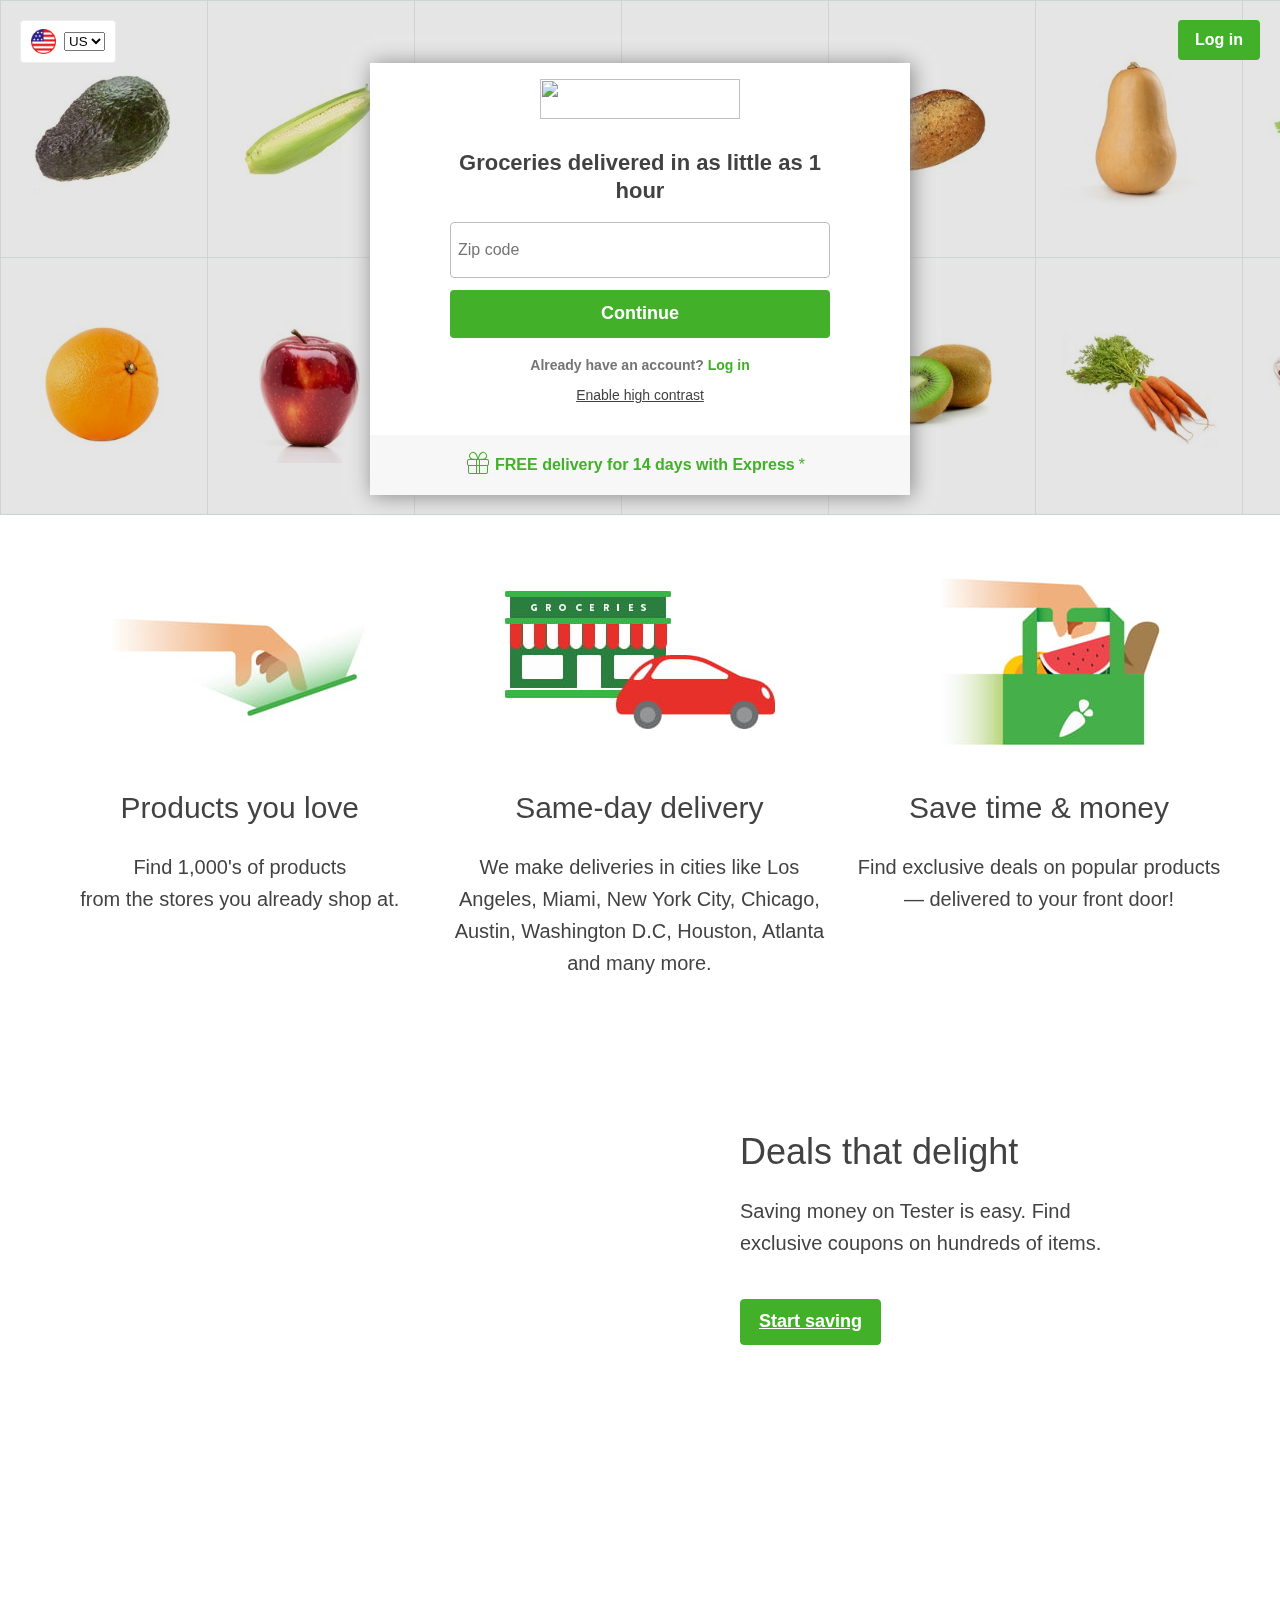
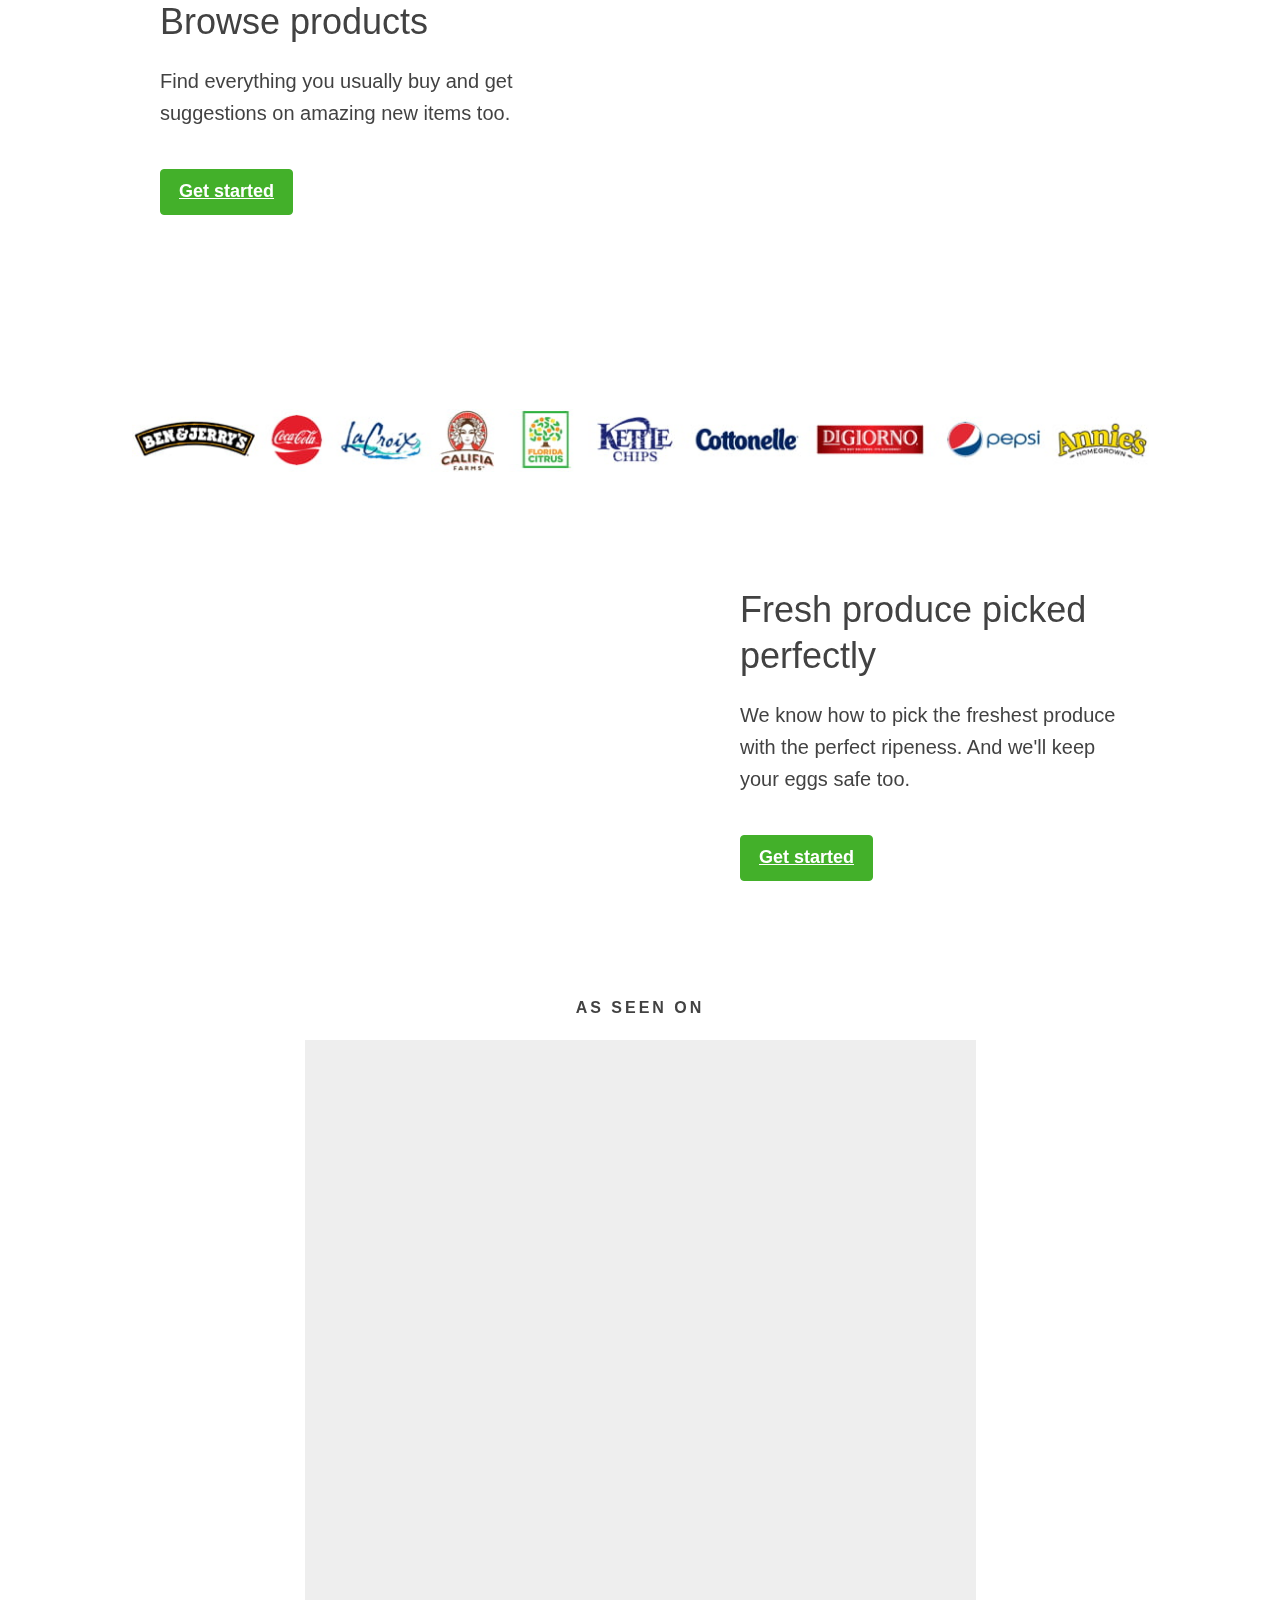
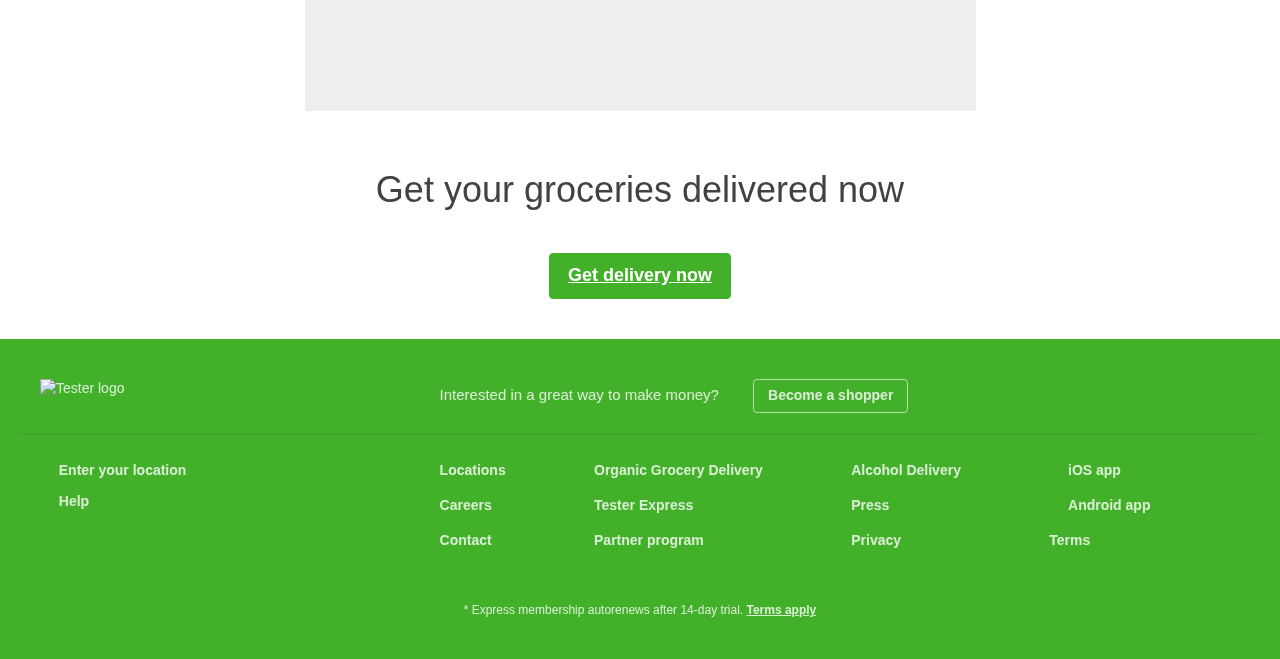
==== index.html @ 902c6186 "update with real one and change the url" ====
<!DOCTYPE html>
<!-- saved from url=(0014)about:internet -->
<html lang="en"><head><meta http-equiv="Content-Type" content="text/html; charset=UTF-8">
<title>Tester: Groceries Delivered From Local Stores</title>
<link href="./index_files/css" rel="stylesheet" type="text/css">
<link href="https://d2guulkeunn7d8.cloudfront.net/assets/beetstrap/icons/apple-touch-icon-precomposed-723374c747a81ecc0e7a555ded3a1d56d9366b1b5fb9c1603f252d4dcfe2177f.png" rel="apple-touch-icon-precomposed">
<link href="https://www.eviltester.com/manifest.json" rel="manifest">
<meta content="Groceries delivered in as fast as 1 hour. Choose from stores like Publix, ALDI, Costco, Kroger, Wegmans, Petco and more." name="description">
<meta content="#43B02A" name="theme-color">
<meta content="width=device-width, initial-scale=1.0, user-scalable=no" name="viewport">
<meta content="IE=Edge" http-equiv="X-UA-Compatible">
<link href="https://d2guulkeunn7d8.cloudfront.net/assets/white_label/icons/instacart_favicon-71a27410d0cacd58e1bc455c8872dd9362163917c297708638e6fb319e811440.ico" rel="icon" type="image/x-icon">
<link href="https://d2guulkeunn7d8.cloudfront.net/assets/beetstrap/icons/Icon-76-723374c747a81ecc0e7a555ded3a1d56d9366b1b5fb9c1603f252d4dcfe2177f.png" rel="apple-touch-icon-precomposed">
<link href="https://d2guulkeunn7d8.cloudfront.net/assets/beetstrap/icons/Icon-76-723374c747a81ecc0e7a555ded3a1d56d9366b1b5fb9c1603f252d4dcfe2177f.png" rel="apple-touch-icon-precomposed" sizes="76x76">
<link href="https://d2guulkeunn7d8.cloudfront.net/assets/beetstrap/icons/Icon-60@2x-bbe6d64d683ee30f2f66a559b4ced809067f4d00667de49fcc97cb0f14e8dfb5.png" rel="apple-touch-icon-precomposed" sizes="120x120">
<link href="https://d2guulkeunn7d8.cloudfront.net/assets/beetstrap/icons/Icon-76@2x-ebf9b131b8cffcb4fc021ad4c40b196575b5b5f13ce07183dba0f4ceab63c862.png" rel="apple-touch-icon-precomposed" sizes="152x152">
<link href="https://d2guulkeunn7d8.cloudfront.net/assets/beetstrap/icons/Icon-60@3x-df875578390a04cd82b8e691d8d05f36b2833022164f7ca71c8fef3336dd5364.png" rel="apple-touch-icon-precomposed" sizes="180x180">

<link href="https://www.eviltester.com/" rel="canonical">
<meta content="Tester: Groceries Delivered From Local Stores" property="og:title">
<meta content="Website" property="og:type">
<meta content="Tester" property="og:site_name">
<meta content="Groceries delivered in as fast as 1 hour. Choose from stores like Publix, ALDI, Costco, Kroger, Wegmans, Petco and more." property="og:description">
<meta content="https://www.eviltester.com/" property="og:url">
<meta content="407409359279969" property="fb:app_id">
<meta content="https://d2guulkeunn7d8.cloudfront.net/assets/beetstrap/social/Instacart_Share_Banner_3-0f455254d9570014ae3f3e88cca002c9d1abbbdf57eedda298bc90b54a02395c.jpg" property="og:image">
<meta content="1200" property="og:image:width">
<meta content="630" property="og:image:height">
<meta content="en_US" property="og:locale">
<meta content="summary_large_image" name="twitter:card">
<meta content="@eviltester" name="twitter:site">
<meta content="Tester: Groceries Delivered From Local Stores" name="twitter:title">
<meta content="Groceries delivered in as fast as 1 hour. Choose from stores like Publix, ALDI, Costco, Kroger, Wegmans, Petco and more." name="twitter:description">
<meta content="https://d2guulkeunn7d8.cloudfront.net/assets/beetstrap/social/Instacart_Share_Banner_3-0f455254d9570014ae3f3e88cca002c9d1abbbdf57eedda298bc90b54a02395c.jpg" name="twitter:image">
<meta content="1200" name="twitter:image:width">
<meta content="630" name="twitter:image:height">


<!-- usebutton.com  -->

<!-- analytics:priority_version -->
<!-- dev_tools  -->

  <!-- segment_amplitude  -->

  <script src="./index_files/inferredEvents.js" async=""></script><script src="./index_files/172640093204459" async=""></script><script async="" src="./index_files/fbevents.js"></script><script src="./index_files/bat.js" async=""></script><script async="" src="./index_files/core.js"></script><script async="" src="./index_files/gtm.js"></script><script src="./index_files/sdk.js" async="" crossorigin="anonymous"></script><script id="facebook-jssdk" src="./index_files/sdk(1).js"></script><script type="text/javascript" async="" src="./index_files/amplitude-5.2.2-min.gz.js"></script><script type="text/javascript" async="" src="./index_files/gtm(1).js"></script><script type="text/javascript" async="" src="./index_files/kochava.min.js"></script><script type="text/javascript" async="" src="./index_files/analytics.min.js"></script><script type="text/javascript">
  window._ic_event_super_props = {"country_id":840,"currency":"USD","guest":false,"is_new_user":false,"wl_exclusive":"","region":"","referrer_domain":"","user_channel_1":"home","user_channel_2":"home","user_channel_3":"home","platform":"web","ahoy_visitor_token":"d56a0054-f343-45d7-8167-71cfcc6bf803","ahoy_visit_token":"3601fc45-318a-4efe-a889-068d3768fcaa","whitelabel_retailer":"eviltester","whitelabel_id":1,"user_id":-1};
  !function(){var analytics=window.analytics=window.analytics||[];if(!analytics.initialize)if(analytics.invoked)window.console&&console.error&&console.error("Segment snippet included twice.");else{analytics.invoked=!0;analytics.methods=["trackSubmit","trackClick","trackLink","trackForm","pageview","identify","reset","group","track","ready","alias","debug","page","once","off","on"];analytics.factory=function(t){return function(){var e=Array.prototype.slice.call(arguments);e.unshift(t);analytics.push(e);return analytics}};for(var t=0;t<analytics.methods.length;t++){var e=analytics.methods[t];analytics[e]=analytics.factory(e)}analytics.load=function(t,e){var n=document.createElement("script");n.type="text/javascript";n.async=!0;n.src="https://cdn.segment.com/analytics.js/v1/"+t+"/analytics.min.js";var a=document.getElementsByTagName("script")[0];a.parentNode.insertBefore(n,a);analytics._loadOptions=e};analytics.SNIPPET_VERSION="4.1.0";

      analytics.load("9uIMc3rUXySY5rCFhBfRHc6zKHFNrkFv", { integrations: { 'Google Analytics': false, } });

  var pageViewProps = {"referrer_domain":"","user_channel_1":"home","user_channel_2":"home","user_channel_3":"home","platform":"web","ahoy_visitor_token":"d56a0054-f343-45d7-8167-71cfcc6bf803","ahoy_visit_token":"3601fc45-318a-4efe-a889-068d3768fcaa","country_id":840,"currency":"USD"};
  window['pageViewProps'] = pageViewProps;
  window['user_channel_props'] = {"user_channel_1":"home","user_channel_2":"home","user_channel_3":"home"};
  window['utm_params'] = {}
  pageViewProps.name = window.location.pathname;
  pageViewProps.login_state = "loggedout";

    var superProps = {"referrer_domain":"","hot.ccy_autocomplete_types":"control","platform":"web","ahoy_visitor_token":"d56a0054-f343-45d7-8167-71cfcc6bf803","ahoy_visit_token":"3601fc45-318a-4efe-a889-068d3768fcaa","is_new_user":false,"whitelabel_retailer":"eviltester"};
    analytics.identify(superProps);

  analytics.page(pageViewProps);

    var tracks = [];
    for (var i = 0; i < tracks.length; ++i) {
      analytics.track(tracks[i].event, tracks[i].props);
    }

  }}();
  </script>

<!-- braze  -->
<!-- performance  -->
    <script>
      function ICPerformanceProfiler(e,n){var t,o=!1,_=0,r=1e4,a=window.performance&&window.performance.timing,i=Date.now(),c={};function s(){clearInterval(t)}function d(e){return e<_?_:e>r?r:e}function l(t){s(),o||(o=!0,setTimeout(function(){c.platform=n,c.total_load_time=d(a.loadEventEnd-a.navigationStart),c.total_time_from_fetch=d(a.loadEventEnd-a.fetchStart),c.network_time=d(a.responseEnd-a.fetchStart),c.dom_interp_time=d(a.domComplete-a.domLoading),c.js_interp_time=d(a.loadEventEnd-a.loadEventStart),c.time_to_interactive=d(a.domInteractive-a.navigationStart),c.renderer=window.__do_not_use_me_isNodeRendered?"nodejs":"rails",c.source1=window.__do_not_use_me_isNodeRendered?"nodejs":"rails",document.body&&(c.screen_width=document.body.clientWidth,c.screen_height=document.body.clientHeight,c.screen_size=c.screen_width+"x"+c.screen_height),Object.keys&&"object"==typeof window._ic_event_super_props&&Object.keys(window._ic_event_super_props).forEach(function(e){window._ic_event_super_props[e]&&(c[e]=window._ic_event_super_props[e])}),"object"==typeof window.user_channel_props&&(window.user_channel_props.user_channel_1&&(c.user_channel_1=window.user_channel_props.user_channel_1),window.user_channel_props.user_channel_2&&(c.user_channel_2=window.user_channel_props.user_channel_2),window.user_channel_props.user_channel_3&&(c.user_channel_3=window.user_channel_props.user_channel_3),window.user_channel_props.user_channel_4&&(c.user_channel_4=window.user_channel_props.user_channel_4)),t&&(c.source_type=t),"max_reached"===t&&(c.time_to_interactive=c.time_to_interactive||r),analytics.track(e+".load_perf",c)},20))}a&&analytics&&"function"==typeof analytics.track&&(window.addEventListener("load",function(){l("window_load")}),"complete"===document.readyState&&l("readyState_complete"),t=setInterval(function(){Date.now()-i>=r&&(l("max_reached"),s())},100))}
      ICPerformanceProfiler("signup", "web");
    </script>

<!-- kochava  -->
    <script>
      var appID;
      appID = "koinstacart-web-6kbuuhfat";
      !function(a,b,c,d,e){var f=window.kochava=window.kochava||[];if(f.loaded)return void(window.console&&console.error&&console.error("Kochava snippet already included"));f.loaded=!0,f.methods=["page","identify","activity","conversion","init"],stub=function(a){return function(){var b=Array.prototype.slice.call(arguments);return b.unshift(a),f.push(b),f}};for(var g=0;g<f.methods.length;g++){var h=f.methods[g];f[h]=stub(h)}
      f.init((new Date).getTime(),a,e),function(){ if (!appID) {return}; var a=document.createElement("script");a.type="text/javascript",a.async=!0,a.src=("https:"===document.location.protocol?"https://":"http://")+"assets.kochava.com/kochava.js/"+b+"/kochava.min.js",d||(a.src=a.src+"?c="+Math.random());var c=document.getElementsByTagName("script")[0];c.parentNode.insertBefore(a,c)}(),c&&f.page()
      }(appID,"v1",false,true,false);

      var superProps = {"referrer_domain":"","hot.ccy_autocomplete_types":"control","platform":"web","ahoy_visitor_token":"d56a0054-f343-45d7-8167-71cfcc6bf803","ahoy_visit_token":"3601fc45-318a-4efe-a889-068d3768fcaa","is_new_user":false,"whitelabel_retailer":"eviltester"};
      window.kochava.identify({ahoy_visit_token: superProps.ahoy_visit_token, ahoy_visitor_token: superProps.ahoy_visitor_token, custom: superProps.ahoy_visitor_token});
    </script>

    <!-- google_tag_manager  -->
    <noscript>
      <iframe height="0" src="//www.googletagmanager.com/ns.html?id=GTM-MNXM74G" style="display:none;visibility:hidden" width="0"></iframe>
    </noscript>
    <script>
      (function() {
        function loadMainGTM() {
          (function(w,d,s,l,i){w[l]=w[l]||[];w[l].push({'gtm.start':
          new Date().getTime(),event:'gtm.js'});var f=d.getElementsByTagName(s)[0],
          j=d.createElement(s),dl=l!='dataLayer'?'&l='+l:'';j.async=true;j.src=
          '//www.googletagmanager.com/gtm.js?id='+i+dl;f.parentNode.insertBefore(j,f);
          })(window,document,'script','dataLayer','GTM-MNXM74G');
        };
        window.addEventListener("load", loadMainGTM);
      })();
    </script>

<!-- krux_control_tag  -->
<!-- autotrack  -->

<!-- /analytics -->


  <script>
    var rollbarTokens = {
      customers: "9a3c2ba0556b4149a1126f4497f9eafb",
      growth:    "6fe2c91404af425487f2e681362e7987",
      orders:    "9d22298dd5844e84846f935046c1a82f",
      partners:  "081c6eec6350447abe62a5399142d394",
      cpg:       "081c6eec6350447abe62a5399142d394",
      retailers: "47dbe87c1a6b4865ae9a0ac8d9ff2fa0",
      search:    "20c1f1f2885845559a4c99c41a17ed9f",
      default:   "9a3c2ba0556b4149a1126f4497f9eafb", // customers
    }

    // if an error message passes the test, change the level
    var boostedErrors = [
      //{check: "ab+c", level: "error"}
      {check: new RegExp("module (.+) not found"), level: "critical"}
    ]

    var transformer = function(payload) {
      var message = (payload.body && payload.body.message) || {};
      var owner = message.extra && message.extra.owner
      if (payload.body.trace) {
        message = payload.body.trace.exception.description || payload.body.trace.exception.message;
      } else {
        message = payload.body.message.body;
      }
      for (var i = 0, len = boostedErrors.length; i < len; i++) {
        var matcher = boostedErrors[i];
        if (matcher.check && matcher.check.test(message)) {
          payload.level = matcher.level;
        }
      }

      payload.access_token = rollbarTokens[owner] || payload.access_token || rollbarTokens.default
    }

    var _rollbarConfig = {
      accessToken: "6fe2c91404af425487f2e681362e7987",
      transform: transformer,
      captureUncaught: true,
      ignoredMessages: ["Script error", 'Error calling method on NPObject', "NS_ERROR_UNEXPECTED", "Can't find variable: __gCrWeb", "null is not an object (evaluating '__gCrWeb.form.wasEditedByUser.set')"],
      hostWhiteList: [ "https://d2guulkeunn7d8.cloudfront.net", "eviltester.com" ],
      rollbarJsUrl: "https://d2guulkeunn7d8.cloudfront.net/assets/rollbar-2.3.8.min-54499a6d6efedf7e335f43379d7dd974201fe840c9a79af3350699346ffadde9.js",

      payload: {
        ic_sha: "10be1a38138a6e3744b45ddb906e1fb6b5165f0e",
        environment: "production",
        client: {
          javascript: {
            source_map_enabled: true,
            code_version: "10be1a38138a6e3744b45ddb906e1fb6b5165f0e",
            guess_uncaught_frames: true
          }
        }
      }
    };


    // Rollbar Snippet
    !function(r){function e(n){if(o[n])return o[n].exports;var t=o[n]={exports:{},id:n,loaded:!1};return r[n].call(t.exports,t,t.exports,e),t.loaded=!0,t.exports}var o={};return e.m=r,e.c=o,e.p="",e(0)}([function(r,e,o){"use strict";var n=o(1),t=o(4);_rollbarConfig=_rollbarConfig||{},_rollbarConfig.rollbarJsUrl=_rollbarConfig.rollbarJsUrl||"https://cdnjs.cloudflare.com/ajax/libs/rollbar.js/2.3.8/rollbar.min.js",_rollbarConfig.async=void 0===_rollbarConfig.async||_rollbarConfig.async;var a=n.setupShim(window,_rollbarConfig),l=t(_rollbarConfig);window.rollbar=n.Rollbar,a.loadFull(window,document,!_rollbarConfig.async,_rollbarConfig,l)},function(r,e,o){"use strict";function n(r){return function(){try{return r.apply(this,arguments)}catch(r){try{console.error("[Rollbar]: Internal error",r)}catch(r){}}}}function t(r,e){this.options=r,this._rollbarOldOnError=null;var o=s++;this.shimId=function(){return o},"undefined"!=typeof window&&window._rollbarShims&&(window._rollbarShims[o]={handler:e,messages:[]})}function a(r,e){if(r){var o=e.globalAlias||"Rollbar";if("object"==typeof r[o])return r[o];r._rollbarShims={},r._rollbarWrappedError=null;var t=new p(e);return n(function(){e.captureUncaught&&(t._rollbarOldOnError=r.onerror,i.captureUncaughtExceptions(r,t,!0),i.wrapGlobals(r,t,!0)),e.captureUnhandledRejections&&i.captureUnhandledRejections(r,t,!0);var n=e.autoInstrument;return e.enabled!==!1&&(void 0===n||n===!0||"object"==typeof n&&n.network)&&r.addEventListener&&(r.addEventListener("load",t.captureLoad.bind(t)),r.addEventListener("DOMContentLoaded",t.captureDomContentLoaded.bind(t))),r[o]=t,t})()}}function l(r){return n(function(){var e=this,o=Array.prototype.slice.call(arguments,0),n={shim:e,method:r,args:o,ts:new Date};window._rollbarShims[this.shimId()].messages.push(n)})}var i=o(2),s=0,d=o(3),c=function(r,e){return new t(r,e)},p=d.bind(null,c);t.prototype.loadFull=function(r,e,o,t,a){var l=function(){var e;if(void 0===r._rollbarDidLoad){e=new Error("rollbar.js did not load");for(var o,n,t,l,i=0;o=r._rollbarShims[i++];)for(o=o.messages||[];n=o.shift();)for(t=n.args||[],i=0;i<t.length;++i)if(l=t[i],"function"==typeof l){l(e);break}}"function"==typeof a&&a(e)},i=!1,s=e.createElement("script"),d=e.getElementsByTagName("script")[0],c=d.parentNode;s.crossOrigin="",s.src=t.rollbarJsUrl,o||(s.async=!0),s.onload=s.onreadystatechange=n(function(){if(!(i||this.readyState&&"loaded"!==this.readyState&&"complete"!==this.readyState)){s.onload=s.onreadystatechange=null;try{c.removeChild(s)}catch(r){}i=!0,l()}}),c.insertBefore(s,d)},t.prototype.wrap=function(r,e,o){try{var n;if(n="function"==typeof e?e:function(){return e||{}},"function"!=typeof r)return r;if(r._isWrap)return r;if(!r._rollbar_wrapped&&(r._rollbar_wrapped=function(){o&&"function"==typeof o&&o.apply(this,arguments);try{return r.apply(this,arguments)}catch(o){var e=o;throw"string"==typeof e&&(e=new String(e)),e._rollbarContext=n()||{},e._rollbarContext._wrappedSource=r.toString(),window._rollbarWrappedError=e,e}},r._rollbar_wrapped._isWrap=!0,r.hasOwnProperty))for(var t in r)r.hasOwnProperty(t)&&(r._rollbar_wrapped[t]=r[t]);return r._rollbar_wrapped}catch(e){return r}};for(var u="log,debug,info,warn,warning,error,critical,global,configure,handleUncaughtException,handleUnhandledRejection,captureEvent,captureDomContentLoaded,captureLoad".split(","),f=0;f<u.length;++f)t.prototype[u[f]]=l(u[f]);r.exports={setupShim:a,Rollbar:p}},function(r,e){"use strict";function o(r,e,o){if(r){var t;"function"==typeof e._rollbarOldOnError?t=e._rollbarOldOnError:r.onerror&&!r.onerror.belongsToShim&&(t=r.onerror,e._rollbarOldOnError=t);var a=function(){var o=Array.prototype.slice.call(arguments,0);n(r,e,t,o)};a.belongsToShim=o,r.onerror=a}}function n(r,e,o,n){r._rollbarWrappedError&&(n[4]||(n[4]=r._rollbarWrappedError),n[5]||(n[5]=r._rollbarWrappedError._rollbarContext),r._rollbarWrappedError=null),e.handleUncaughtException.apply(e,n),o&&o.apply(r,n)}function t(r,e,o){if(r){"function"==typeof r._rollbarURH&&r._rollbarURH.belongsToShim&&r.removeEventListener("unhandledrejection",r._rollbarURH);var n=function(r){var o,n,t;try{o=r.reason}catch(r){o=void 0}try{n=r.promise}catch(r){n="[unhandledrejection] error getting `promise` from event"}try{t=r.detail,!o&&t&&(o=t.reason,n=t.promise)}catch(r){t="[unhandledrejection] error getting `detail` from event"}o||(o="[unhandledrejection] error getting `reason` from event"),e&&e.handleUnhandledRejection&&e.handleUnhandledRejection(o,n)};n.belongsToShim=o,r._rollbarURH=n,r.addEventListener("unhandledrejection",n)}}function a(r,e,o){if(r){var n,t,a="EventTarget,Window,Node,ApplicationCache,AudioTrackList,ChannelMergerNode,CryptoOperation,EventSource,FileReader,HTMLUnknownElement,IDBDatabase,IDBRequest,IDBTransaction,KeyOperation,MediaController,MessagePort,ModalWindow,Notification,SVGElementInstance,Screen,TextTrack,TextTrackCue,TextTrackList,WebSocket,WebSocketWorker,Worker,XMLHttpRequest,XMLHttpRequestEventTarget,XMLHttpRequestUpload".split(",");for(n=0;n<a.length;++n)t=a[n],r[t]&&r[t].prototype&&l(e,r[t].prototype,o)}}function l(r,e,o){if(e.hasOwnProperty&&e.hasOwnProperty("addEventListener")){for(var n=e.addEventListener;n._rollbarOldAdd&&n.belongsToShim;)n=n._rollbarOldAdd;var t=function(e,o,t){n.call(this,e,r.wrap(o),t)};t._rollbarOldAdd=n,t.belongsToShim=o,e.addEventListener=t;for(var a=e.removeEventListener;a._rollbarOldRemove&&a.belongsToShim;)a=a._rollbarOldRemove;var l=function(r,e,o){a.call(this,r,e&&e._rollbar_wrapped||e,o)};l._rollbarOldRemove=a,l.belongsToShim=o,e.removeEventListener=l}}r.exports={captureUncaughtExceptions:o,captureUnhandledRejections:t,wrapGlobals:a}},function(r,e){"use strict";function o(r,e){this.impl=r(e,this),this.options=e,n(o.prototype)}function n(r){for(var e=function(r){return function(){var e=Array.prototype.slice.call(arguments,0);if(this.impl[r])return this.impl[r].apply(this.impl,e)}},o="log,debug,info,warn,warning,error,critical,global,configure,handleUncaughtException,handleUnhandledRejection,_createItem,wrap,loadFull,shimId,captureEvent,captureDomContentLoaded,captureLoad".split(","),n=0;n<o.length;n++)r[o[n]]=e(o[n])}o.prototype._swapAndProcessMessages=function(r,e){this.impl=r(this.options);for(var o,n,t;o=e.shift();)n=o.method,t=o.args,this[n]&&"function"==typeof this[n]&&("captureDomContentLoaded"===n||"captureLoad"===n?this[n].apply(this,[t[0],o.ts]):this[n].apply(this,t));return this},r.exports=o},function(r,e){"use strict";r.exports=function(r){return function(e){if(!e&&!window._rollbarInitialized){r=r||{};for(var o,n,t=r.globalAlias||"Rollbar",a=window.rollbar,l=function(r){return new a(r)},i=0;o=window._rollbarShims[i++];)n||(n=o.handler),o.handler._swapAndProcessMessages(l,o.messages);window[t]=n,window._rollbarInitialized=!0}}}}]);
    // End Rollbar Snippet

    Rollbar.global({maxItems: 10});
  </script>

<meta name="csrf-param" content="authenticity_token">
<meta name="csrf-token" content="p0IcLC6DACPqI04KhPppCJo4aIH8O0zP58RkGPfqU7xyNPaHAbh/TT2w4FsonBaigT70Y3O14dECZcrED5Yy5g==">
<script>
//<![CDATA[
window.gon={};gon.countries=[{"id":840,"alpha_2":"US","name":"United States","flagSrc":"data:image\/png;base64,iVBORw0KGgoAAAANSUhEUgAAAEIAAABCCAYAAADjVADoAAAABGdBTUEAALGPC\/xhBQAAC\/ZJREFUeAHlXAtwVNUZ\/u\/d3WwMIYQkJCa75EE2SoyQB4JIg0agrbalPgbsjNRoGZV2Ul8FK44dG9tiRUGBCu00o1UeznR0RGes6AhSScrwSgixNpIH2YRNAsEQNA+yr3v6\/3dzbu7dR5JNNi84M3DO+c9\/\/\/P\/355z7n\/+c24EGIN0s2Wb2cHs+RJjmcDgehAgQ2AQg11PZQJM\/di13QAMEwiSIIAdmNAOAmtiolAeKYq7o8+cOTHaagqj0UFxMRM\/3Pnq7QDSSgZsCVqYMVA\/\/3JvH6gZQBCcAmM1IIlvJyXEbBHKy50DPxB8a0iBmJ++eaaLSUUSsFX4y5uHqs6gQGgEMbcI4iEcMUVJjY3VmqYRVEICRF76qxYJXM\/gkH4QB7ghWH2CA8IjHRVnTBCqwgVYE2e1Hg22T2\/+EQFRkLU9sqO3uxjn+xM4\/[base64]\/gieLjoFh96aAlsQbPe0Nacnj4zGLlDXiNyLZtukCTpU\/XbIDkl+uDv\/3zn\/Nk3xkdOiQyDM3Xt8GVlK7z8hwPQ3eWQ9Qgz6mF98VLIzEqA2fhPkhh8ebIFPv+sFnaWeAbRSNaIAYy16cDww8Smuv8NwKM0DWmBy057dYHkdu\/Dp8gJUlJLc2dBR0ePQCBQMidHw6Y\/HlRAIJrD7oI9b5ZDyZ6foTsAoNMJQOB89P5X1CwnU6O1rzSCDIdp+wOFh3pLSwv6pJjd4CxtTUu7M7Gh4dhgkgedGjQSAAgEpgGBBLtcbuE\/hxqUPhx2Nxwu7a\/zhvrab8B29hKvQsWxs3CxvUeph6QgCGLs7l0FUevWliHi9j6ZMW63tK812YI2DJwGBILWBHk6+AGBiw0P18MLz34Kdy17A\/bvOw0xcVN4kyY\/23gJ7r9rFzz56F5wONyatlBWpj72WH7crp01iAt\/[base64]\/vStPvTxJqBLrnNJ8KG3HpoRIe8imava395h9g0JsGJVNuTeZIb0jFjZeao4ZoM9\/yiHhvp2Re7K+3NgwaJkuHVpOhjRXzh0oB7+W3UO3thxBPBVpvCpC2M5IqhfNJoZDfplcfX1n3M9NCPCzdzr\/YFAzLWnL0AYutAEAiXaNzidbrCeuSjX+X9HDzfCjTmJMghEm3fzTDhxtCkgCPy5scxpo2Z3uf+q7lMBgnwGRKpQ3agu06\/[base64]\/An7s2aWC\/gviGwsPljWY+9dFHolXyZdtFOnzBhd\/vuYOAO5VtJffiK9P\/osiFFSyzwG+fD4glZ5MDNORfjHcy5udn4prQFwdgGe0Wi1kXP33JjxCIFWrlyHu8+745cN\/Pc+CWxamQNfdauCbCAJcvuzRxhJx5JrhjeSas\/tVCoPI1EWEQGxch+xYSBhApURDmjuWzYfm9WXDXijmQNedaMOLWndK51k45\/[base64]\/fqCUh\/3AhOS9XQgi2D4pERc\/M61dMI7b5XDD348W95JUmDWO5lmToNy9BwrjttgOY4gg0Enu97efHE4Kt55q0IePTTaJlJiAosTctJebkAcUr0Vo6ngcLjkqDO1RU+\/[base64]\/UfR01cG0KimdZWdhEdKqGWS7ZXVFw1QGhsRQzwOhKc5kA4Tp7qdyU58QrNNbYiBnp0ppSbG70H9heMk98\/HnAX8E4JA9GI9xg54WrNCQM5VIe+hAN9iQEDt1csSHiH09xoDcO3BoBIlzmv0sRtl4HA3eebVykO6D14bJeBSFy4YCvOkdG7vTFBUSabyXZST14jqNCcnPoSBnGfobI4ffqpxMqT2VS+0lJrTu4pqaNDtk0AYaOpybqebPRMDSoZdNvR3ZYDCcRo\/+KLKiJfSYls4iDItpLNfUkBwlRffxb35Tt5w8Unn\/I9wuKNkzRX24S2vk02c1MUIIhg0Otfwrkie5fSxYs5XSUl2lNf\/[base64]\/mIkvZEhzdOwpxsIZsCqR4QCOH8+W5RJy5BhkkfoyAbyBayKWgg6AG61S4I+p8impN2sSTdyYbBbugHHBEcucTG+n14O6BwMoLhAQEKyQZuT6AceYeW6Ko\/3XJHbjN\/QpeQcDxh\/2fXjbefQX4CvSLd58\/P57phHtSHK4OOCC6YvoQRDPpFdMud06hjclTG0wOlvkkHNQikI+k61K93yJ4hjwhuPLNYjHTLHW8OFHEa5WJMTGXMltdE4223zVXTR6tMGyjaO3C3mfeDIGzHzxHWBvocgfN550EDwQXQLXf8Put1rJs4jXLcwldOe+45R8S99+Thd0ueqzFqhpGU8UZcz\/t7K77dsMGo7CL75TWLovDrJKv1g37S0EvDBoK6aMvKinR19RSjF\/sERoI1RguieIFur9HFLbqzNOwzVTyjtJeVVXf+veSS48iRG\/qvBXqMRANc+LXOVnKb47\/6athHliMCguPdlp5ucbpc6\/Fr\/0J\/QWDspEecEV9tmDu3Myw3W2\/My4vWmc3RuMhGiJGRkSSHziLpGI5OoOjwhc4dnFVVU6ULbZkIcgTvS8npw3ncStMuMr6+vk6hD7MQEiB43\/J3U053EUa6ViFNebvw9hDlNows7aFAkjqeMFLZIQWCK8OKi8XmN3fejr\/zSqQtwQip3+uLnH\/wXD6W\/BxXoHdNqwsP0pXhwZ8JjmNUgPBWge4x9rpc+UjPRB8V\/5AGASPE4DTCP6QhyBdV5OsJ8sk8HkrTeaznKLI6XK8vi62rs3nLDHX9\/+\/ymCWFFJ1mAAAAAElFTkSuQmCC"},{"id":124,"alpha_2":"CA","name":"Canada","flagSrc":"data:image\/png;base64,iVBORw0KGgoAAAANSUhEUgAAAEIAAABCCAYAAADjVADoAAAABGdBTUEAALGPC\/xhBQAAC0lJREFUeAHtXGlwFMcVfj2zo+WQEAitFCQhIaSABeYwxAEMwiFFKqkiju8\/DqYKHOJKATEG\/4jLPyxTJkBSHCmbJOaywaQgwVw2jk2gsAzYgDnMYSDBEkggiZIQEjqQ9prpvDerWc3eM7uz4AS6SjVvXr+j37d9T7cY3IF0s7g4z+n1TkJXJaDAUGD8+wAsAzhP44ylUREY523AWBsAbwLOvgUB\/[base64]\/Zs2nKjYYSDtAr2CY2Iw8Dvkmy2ZZmVVZWhOSbZCQERMPw4ane9o4yzpWXsLA2vW8mCDdSxo+\/kPbr2X3tkyaVgCSl6PMN0x6P23X48MW2NWtvuY8eHcYVxaHXxQC8jAl\/sqX2Kss6f75dn2eGjhuIukGDnlAU\/jY6y9U7FPr1O5P+2muuXk89OQZEMQAcvVxctCx7O3bsPNWyeLFdaW4eFWSjVhDY3Jyqql1BfEOvpoHgxcX2Oo9nOecwR+9ByMg4nbFqpWB\/9NGRen6yaNfnn59tmv+yojQ1jdb7YAxW50jSQlZR4dLzY9GmgLheWPhDRVH+giCM0QwzUajv8+qrlamzZz+i8e7ks33t2i9blywp4rKSrflFME4JgvCbAVeufKXxYj0NA3G9YPA0zuVdOG75q7uYnX08e\/++IdjppcdylMx87GRb6qf+5JJcX\/+w5kdQ+w7xiQHVlz\/WeNGeKB871RcWzlC4\/KEehB6lpeXfO3Z07N0GgUpPZaCyUJm0aKisVGYqu8aL9oxZI2ryB\/+cgbwbRwUfaIy5+ixccDxt3jyaKX7nUttbbx1uXb7iYRzG7VQ4DFDhID6ed\/XynmiFjQpEXUHBGOwPjumHxszN75+zl5aOiGb0bue5Dh061zj9eX8ZMUgcYmFcTnX1qUhliwgEHzw4vc7rrcNJUsBkJre6KpKt7xS\/tmBQQHlw8tWRY7PlsMuXWwIyul4i9hF1snwwGIRwBhLlyVevgXLzZqJmYupTLBRTJMGwQNQOGoSzRbgj84HWlSugfc2aSOWzlE8xUWzhjIY0jca8vFyXIFQjgmI4BSubhvfSJWj46c+A9egB2YcPgdC\/fziXcfGCm4ZmBJuInMJ5vuPatTqNR8+QGuEWbDsigaBXtIJu\/cMfAdcOoHR0QNvqP1thMqYNis3DxJ3BggFANBQWluIS2j8pCRa28t194iR07tvnN3l782aQ6wJ+JH+e1QTFSLHq7QYA4ZHl9ThUhjQXvYJpWpbBfeJEiFrrsmUBPO5yQduKlQE8enGfjDjihcgaZVCMFKte3g9EXX7RWMwv1mdaQosiNP\/2Jbg5axZQn0DJVV4Orq9ClwEd27eD91vf1gKB1\/jMs9C6dKklxQg1wop9Mfty\/OsGDt5VlteGLu\/Sgw9C59694PqsHHo9\/TR4LlwILRdyqL9oKXsdIMUOzgMHVJnezz0XVjZRpi9W7yq0ozYRtUbwsWMlzvmERI1H0icgKFGgt7dtA\/f585FEwXn4Cz8IJCQNSXC7M6InLA\/GTLGTiApEXWPTfNz6CjtcRrFjOCulCwjDCjpBaegDujeLSYxZjR3N+mqEwqdb6sLjwaUOrv+6kjR8mEaaftoeGNqtgx2v1Yl3xa4CgQsSS2F3HTsGLa+X+cssZGeDmJHhfzdKiNlZgDtfPnGcFjbNmQtyba1RdUNyWuxCfUHxBBxXUwxpGRRyffEltG\/aBO3vdE+dpWElBrW7xaThvr6FOC2LFkHnJ59A58f\/7BawgKLYCQPBA55n4rGnNNzwDW9LloATRwSlsdFvxrl\/v0rjFhoW3LdBZBuiq+J+yeiENMzXpHA7Dto3vKsKd36426fk9YLn3Dm4\/d5GdXiuL50c9+KNMLAJwB5SAAcTk0nIcoCMwbf99R2\/pi0\/H6jwnq75AvbK0PzyAsAtPez9h\/jljBLUyXbu2QOti3\/vV3Gf+wYacQh2f3MeuNPp50tDh8a9ViEMBK5Akd+aSaLHpMBNKu\/[base64]\/OtE6QAvMvuoIyYr7K16\/D7fUboGPr1piyyRZoX7ce9zKuQ+qLL4I0onvuYcYvAUFdsqlaQXOIG794HOSGBjO+kibLcerd8dFH4D5zGhzbdwAN7SYTFxAF0xN4cuTY\/gFIxdZvX5gMwC9u\/8FYcOzeHQ8IVBNk6iNwhWQ+iTh5cuzaCfiZzbyyxRp4BAEyt2zpXpeYt+8RGGfdc2OTBlhaGvTf+B6kTrd28Wq0GDR093nlFei3Erf4UuJfLhEGAhOg0qjjsHK4FZe++E3oiztLDOk7legTQL\/Vb0PavLkJuyQMBFxnfJ2wJTTQe+ZM6L9+HeCZKCvMRbUhZmWB4x9\/h57TpkWVM5pJGAgSSB8YVYglZ58yBRw7toMtLy+WaNz5UkkJOHAFKo0aFbeNYEXCQMiurjiCx\/XcwZnxvttwFejYvQtSxvgP1cRrKkSv59SpKtDigAEhefEyKHbCQN2hwsXdv+M1FE5PyMwEx9Ytlg6vNFRnrFuLn3J7hXMZN0+LXQWCCWxz3JaiKFq5reatqgJucBEWpUghWVrsKhA5mRmrcNFvemIVYlXHcB48CEpnp44TnRRi\/NIcd6Sc5eXRjZjNxZjV2FGPptjATp701OYXHMEZVuBOi1nDOnnn3n+pb6LDAbaCfBDx4IatoABsAweCmI9\/ubn4Oe+kuiFLgv2WLwf75FLwVleDXH1VfXqvXQM8iat+E6Xvos59+6HnY4\/pvCRG4jzkCMVOVlQgiGBgm48nbI4jGKbWHaQbLtH4nv5GGbDevcNl+3i6LX\/u9QDDoVcaPlz9C6cUvCsVTsYoD4Pkvph9GmrTIDLnauVJzKswaiiWnIi\/[base64]\/UGEqHFATlgHz9e\/RNzchIxFaAbXEaKQY0lwqlbUkaZ6Kk2vxincp5dOKb6QLsXD6VrENFRf6+svOsHAzPoSkD\/9zdNxk9dEWuVpn9Hnnix7ObzMw46Dx36keYPf2XFJgozs69c2aTxIj1j1ghN8f7FlS4k6CYMXluaiD2v\/+Aj3Zi5Pnq0k64TaYDd6Sf5pjLob+9QGamsRm\/vUJkN1wgtwPuX2zQkup5RrjuexuuO7v\/76456PO5fgNWjgfRdvBK9Ea9EL7vrV6KD8IB7\/pJ8MCD3\/L9NCAZEe\/9f+Eca\/wX7l5lni0YA6gAAAABJRU5ErkJggg=="}];gon.codeType={"referrer_domain":"","user_channel_1":"home","user_channel_2":"home","user_channel_3":"home","platform":"web","ahoy_visitor_token":"d56a0054-f343-45d7-8167-71cfcc6bf803","ahoy_visit_token":"3601fc45-318a-4efe-a889-068d3768fcaa","country_id":840,"currency":"USD"};gon.currentCountry={"id":840,"name":"United States of America","active":true,"currency":"USD","created_at":"2017-08-23T20:15:30.640Z","updated_at":"2017-08-23T20:15:53.214Z","alpha_2":"US","alpha_3":"USA"};gon.activeGeoCountry=null;gon.landingContainer={"container_path":"next_gen\/authenticate?","container_payload":"{\"container\":{\"title\":\"Tester: Groceries Delivered From Local Stores\",\"path\":\"next_gen\/authenticate?action=landing_page\\u0026controller=store\",\"initial_step\":\"postal_code_check\",\"modules\":[{\"id\":\"authenticate_postal_code_check_web_web_country_chooser_fa7508224b7438ee\",\"data\":{\"countries\":[{\"id\":\"840\",\"alpha_2\":\"US\",\"name\":\"United States\",\"flag_src\":\"data:image\/png;base64,iVBORw0KGgoAAAANSUhEUgAAAEIAAABCCAYAAADjVADoAAAABGdBTUEAALGPC\/xhBQAAC\/ZJREFUeAHlXAtwVNUZ\/u\/d3WwMIYQkJCa75EE2SoyQB4JIg0agrbalPgbsjNRoGZV2Ul8FK44dG9tiRUGBCu00o1UeznR0RGes6AhSScrwSgixNpIH2YRNAsEQNA+yr3v6\/3dzbu7dR5JNNi84M3DO+c9\/\/\/P\/355z7n\/+c24EGIN0s2Wb2cHs+RJjmcDgehAgQ2AQg11PZQJM\/di13QAMEwiSIIAdmNAOAmtiolAeKYq7o8+cOTHaagqj0UFxMRM\/3Pnq7QDSSgZsCVqYMVA\/\/3JvH6gZQBCcAmM1IIlvJyXEbBHKy50DPxB8a0iBmJ++eaaLSUUSsFX4y5uHqs6gQGgEMbcI4iEcMUVJjY3VmqYRVEICRF76qxYJXM\/gkH4QB7ghWH2CA8IjHRVnTBCqwgVYE2e1Hg22T2\/+EQFRkLU9sqO3uxjn+xM4\/[base64]\/gieLjoFh96aAlsQbPe0Nacnj4zGLlDXiNyLZtukCTpU\/XbIDkl+uDv\/3zn\/Nk3xkdOiQyDM3Xt8GVlK7z8hwPQ3eWQ9Qgz6mF98VLIzEqA2fhPkhh8ebIFPv+sFnaWeAbRSNaIAYy16cDww8Smuv8NwKM0DWmBy057dYHkdu\/Dp8gJUlJLc2dBR0ePQCBQMidHw6Y\/HlRAIJrD7oI9b5ZDyZ6foTsAoNMJQOB89P5X1CwnU6O1rzSCDIdp+wOFh3pLSwv6pJjd4CxtTUu7M7Gh4dhgkgedGjQSAAgEpgGBBLtcbuE\/hxqUPhx2Nxwu7a\/zhvrab8B29hKvQsWxs3CxvUeph6QgCGLs7l0FUevWliHi9j6ZMW63tK812YI2DJwGBILWBHk6+AGBiw0P18MLz34Kdy17A\/bvOw0xcVN4kyY\/23gJ7r9rFzz56F5wONyatlBWpj72WH7crp01iAt\/[base64]\/vStPvTxJqBLrnNJ8KG3HpoRIe8imava395h9g0JsGJVNuTeZIb0jFjZeao4ZoM9\/yiHhvp2Re7K+3NgwaJkuHVpOhjRXzh0oB7+W3UO3thxBPBVpvCpC2M5IqhfNJoZDfplcfX1n3M9NCPCzdzr\/YFAzLWnL0AYutAEAiXaNzidbrCeuSjX+X9HDzfCjTmJMghEm3fzTDhxtCkgCPy5scxpo2Z3uf+q7lMBgnwGRKpQ3agu06\/[base64]\/An7s2aWC\/gviGwsPljWY+9dFHolXyZdtFOnzBhd\/vuYOAO5VtJffiK9P\/osiFFSyzwG+fD4glZ5MDNORfjHcy5udn4prQFwdgGe0Wi1kXP33JjxCIFWrlyHu8+745cN\/Pc+CWxamQNfdauCbCAJcvuzRxhJx5JrhjeSas\/tVCoPI1EWEQGxch+xYSBhApURDmjuWzYfm9WXDXijmQNedaMOLWndK51k45\/[base64]\/fqCUh\/3AhOS9XQgi2D4pERc\/M61dMI7b5XDD348W95JUmDWO5lmToNy9BwrjttgOY4gg0Enu97efHE4Kt55q0IePTTaJlJiAosTctJebkAcUr0Vo6ngcLjkqDO1RU+\/[base64]\/UfR01cG0KimdZWdhEdKqGWS7ZXVFw1QGhsRQzwOhKc5kA4Tp7qdyU58QrNNbYiBnp0ppSbG70H9heMk98\/HnAX8E4JA9GI9xg54WrNCQM5VIe+hAN9iQEDt1csSHiH09xoDcO3BoBIlzmv0sRtl4HA3eebVykO6D14bJeBSFy4YCvOkdG7vTFBUSabyXZST14jqNCcnPoSBnGfobI4ffqpxMqT2VS+0lJrTu4pqaNDtk0AYaOpybqebPRMDSoZdNvR3ZYDCcRo\/+KLKiJfSYls4iDItpLNfUkBwlRffxb35Tt5w8Unn\/I9wuKNkzRX24S2vk02c1MUIIhg0Otfwrkie5fSxYs5XSUl2lNf\/[base64]\/mIkvZEhzdOwpxsIZsCqR4QCOH8+W5RJy5BhkkfoyAbyBayKWgg6AG61S4I+p8impN2sSTdyYbBbugHHBEcucTG+n14O6BwMoLhAQEKyQZuT6AceYeW6Ko\/3XJHbjN\/QpeQcDxh\/2fXjbefQX4CvSLd58\/P57phHtSHK4OOCC6YvoQRDPpFdMud06hjclTG0wOlvkkHNQikI+k61K93yJ4hjwhuPLNYjHTLHW8OFHEa5WJMTGXMltdE4223zVXTR6tMGyjaO3C3mfeDIGzHzxHWBvocgfN550EDwQXQLXf8Put1rJs4jXLcwldOe+45R8S99+Thd0ueqzFqhpGU8UZcz\/t7K77dsMGo7CL75TWLovDrJKv1g37S0EvDBoK6aMvKinR19RSjF\/sERoI1RguieIFur9HFLbqzNOwzVTyjtJeVVXf+veSS48iRG\/qvBXqMRANc+LXOVnKb47\/6athHliMCguPdlp5ucbpc6\/Fr\/0J\/QWDspEecEV9tmDu3Myw3W2\/My4vWmc3RuMhGiJGRkSSHziLpGI5OoOjwhc4dnFVVU6ULbZkIcgTvS8npw3ncStMuMr6+vk6hD7MQEiB43\/J3U053EUa6ViFNebvw9hDlNows7aFAkjqeMFLZIQWCK8OKi8XmN3fejr\/zSqQtwQip3+uLnH\/wXD6W\/BxXoHdNqwsP0pXhwZ8JjmNUgPBWge4x9rpc+UjPRB8V\/5AGASPE4DTCP6QhyBdV5OsJ8sk8HkrTeaznKLI6XK8vi62rs3nLDHX9\/+\/ymCWFFJ1mAAAAAElFTkSuQmCC\"},{\"id\":\"124\",\"alpha_2\":\"CA\",\"name\":\"Canada\",\"flag_src\":\"data:image\/png;base64,iVBORw0KGgoAAAANSUhEUgAAAEIAAABCCAYAAADjVADoAAAABGdBTUEAALGPC\/xhBQAAC0lJREFUeAHtXGlwFMcVfj2zo+WQEAitFCQhIaSABeYwxAEMwiFFKqkiju8\/DqYKHOJKATEG\/4jLPyxTJkBSHCmbJOaywaQgwVw2jk2gsAzYgDnMYSDBEkggiZIQEjqQ9prpvDerWc3eM7uz4AS6SjVvXr+j37d9T7cY3IF0s7g4z+n1TkJXJaDAUGD8+wAsAzhP44ylUREY523AWBsAbwLOvgUB\/[base64]\/Zs2nKjYYSDtAr2CY2Iw8Dvkmy2ZZmVVZWhOSbZCQERMPw4ane9o4yzpWXsLA2vW8mCDdSxo+\/kPbr2X3tkyaVgCSl6PMN0x6P23X48MW2NWtvuY8eHcYVxaHXxQC8jAl\/sqX2Kss6f75dn2eGjhuIukGDnlAU\/jY6y9U7FPr1O5P+2muuXk89OQZEMQAcvVxctCx7O3bsPNWyeLFdaW4eFWSjVhDY3Jyqql1BfEOvpoHgxcX2Oo9nOecwR+9ByMg4nbFqpWB\/9NGRen6yaNfnn59tmv+yojQ1jdb7YAxW50jSQlZR4dLzY9GmgLheWPhDRVH+giCM0QwzUajv8+qrlamzZz+i8e7ks33t2i9blywp4rKSrflFME4JgvCbAVeufKXxYj0NA3G9YPA0zuVdOG75q7uYnX08e\/++IdjppcdylMx87GRb6qf+5JJcX\/+w5kdQ+w7xiQHVlz\/WeNGeKB871RcWzlC4\/KEehB6lpeXfO3Z07N0GgUpPZaCyUJm0aKisVGYqu8aL9oxZI2ryB\/+cgbwbRwUfaIy5+ixccDxt3jyaKX7nUttbbx1uXb7iYRzG7VQ4DFDhID6ed\/XynmiFjQpEXUHBGOwPjumHxszN75+zl5aOiGb0bue5Dh061zj9eX8ZMUgcYmFcTnX1qUhliwgEHzw4vc7rrcNJUsBkJre6KpKt7xS\/tmBQQHlw8tWRY7PlsMuXWwIyul4i9hF1snwwGIRwBhLlyVevgXLzZqJmYupTLBRTJMGwQNQOGoSzRbgj84HWlSugfc2aSOWzlE8xUWzhjIY0jca8vFyXIFQjgmI4BSubhvfSJWj46c+A9egB2YcPgdC\/fziXcfGCm4ZmBJuInMJ5vuPatTqNR8+QGuEWbDsigaBXtIJu\/cMfAdcOoHR0QNvqP1thMqYNis3DxJ3BggFANBQWluIS2j8pCRa28t194iR07tvnN3l782aQ6wJ+JH+e1QTFSLHq7QYA4ZHl9ThUhjQXvYJpWpbBfeJEiFrrsmUBPO5yQduKlQE8enGfjDjihcgaZVCMFKte3g9EXX7RWMwv1mdaQosiNP\/2Jbg5axZQn0DJVV4Orq9ClwEd27eD91vf1gKB1\/jMs9C6dKklxQg1wop9Mfty\/OsGDt5VlteGLu\/Sgw9C59694PqsHHo9\/TR4LlwILRdyqL9oKXsdIMUOzgMHVJnezz0XVjZRpi9W7yq0ozYRtUbwsWMlzvmERI1H0icgKFGgt7dtA\/f585FEwXn4Cz8IJCQNSXC7M6InLA\/GTLGTiApEXWPTfNz6CjtcRrFjOCulCwjDCjpBaegDujeLSYxZjR3N+mqEwqdb6sLjwaUOrv+6kjR8mEaaftoeGNqtgx2v1Yl3xa4CgQsSS2F3HTsGLa+X+cssZGeDmJHhfzdKiNlZgDtfPnGcFjbNmQtyba1RdUNyWuxCfUHxBBxXUwxpGRRyffEltG\/aBO3vdE+dpWElBrW7xaThvr6FOC2LFkHnJ59A58f\/7BawgKLYCQPBA55n4rGnNNzwDW9LloATRwSlsdFvxrl\/v0rjFhoW3LdBZBuiq+J+yeiENMzXpHA7Dto3vKsKd36426fk9YLn3Dm4\/d5GdXiuL50c9+KNMLAJwB5SAAcTk0nIcoCMwbf99R2\/pi0\/H6jwnq75AvbK0PzyAsAtPez9h\/jljBLUyXbu2QOti3\/vV3Gf+wYacQh2f3MeuNPp50tDh8a9ViEMBK5Akd+aSaLHpMBNKu\/[base64]\/OtE6QAvMvuoIyYr7K16\/D7fUboGPr1piyyRZoX7ce9zKuQ+qLL4I0onvuYcYvAUFdsqlaQXOIG794HOSGBjO+kibLcerd8dFH4D5zGhzbdwAN7SYTFxAF0xN4cuTY\/gFIxdZvX5gMwC9u\/8FYcOzeHQ8IVBNk6iNwhWQ+iTh5cuzaCfiZzbyyxRp4BAEyt2zpXpeYt+8RGGfdc2OTBlhaGvTf+B6kTrd28Wq0GDR093nlFei3Erf4UuJfLhEGAhOg0qjjsHK4FZe++E3oiztLDOk7legTQL\/Vb0PavLkJuyQMBFxnfJ2wJTTQe+ZM6L9+HeCZKCvMRbUhZmWB4x9\/h57TpkWVM5pJGAgSSB8YVYglZ58yBRw7toMtLy+WaNz5UkkJOHAFKo0aFbeNYEXCQMiurjiCx\/XcwZnxvttwFejYvQtSxvgP1cRrKkSv59SpKtDigAEhefEyKHbCQN2hwsXdv+M1FE5PyMwEx9Ytlg6vNFRnrFuLn3J7hXMZN0+LXQWCCWxz3JaiKFq5reatqgJucBEWpUghWVrsKhA5mRmrcNFvemIVYlXHcB48CEpnp44TnRRi\/NIcd6Sc5eXRjZjNxZjV2FGPptjATp701OYXHMEZVuBOi1nDOnnn3n+pb6LDAbaCfBDx4IatoABsAweCmI9\/ubn4Oe+kuiFLgv2WLwf75FLwVleDXH1VfXqvXQM8iat+E6Xvos59+6HnY4\/pvCRG4jzkCMVOVlQgiGBgm48nbI4jGKbWHaQbLtH4nv5GGbDevcNl+3i6LX\/u9QDDoVcaPlz9C6cUvCsVTsYoD4Pkvph9GmrTIDLnauVJzKswaiiWnIi\/[base64]\/UGEqHFATlgHz9e\/RNzchIxFaAbXEaKQY0lwqlbUkaZ6Kk2vxincp5dOKb6QLsXD6VrENFRf6+svOsHAzPoSkD\/9zdNxk9dEWuVpn9Hnnix7ObzMw46Dx36keYPf2XFJgozs69c2aTxIj1j1ghN8f7FlS4k6CYMXluaiD2v\/+Aj3Zi5Pnq0k64TaYDd6Sf5pjLob+9QGamsRm\/vUJkN1wgtwPuX2zQkup5RrjuexuuO7v\/76456PO5fgNWjgfRdvBK9Ea9EL7vrV6KD8IB7\/pJ8MCD3\/L9NCAZEe\/9f+Eca\/wX7l5lni0YA6gAAAABJRU5ErkJggg==\"}],\"button_primitive\":{\"margin_top_multiplier\":0,\"margin_bottom_multiplier\":0.0,\"label_text\":\"Log in\",\"action\":{\"type\":\"step_transition_to_step\",\"data\":{\"tracking_event_names\":{\"click\":\"button_press\"},\"tracking_params\":{\"source\":\"button_log_in\"},\"step_name\":\"log_in\"}},\"alignment\":\"right\",\"size\":\"standard\",\"icon\":null,\"snacks_style\":\"primary\",\"color_override\":null,\"text_color_override\":null,\"icon_color_override\":null,\"icon_accessibility_description\":null}},\"absolute_position\":null,\"tracking_params\":{},\"tracking_event_names\":{},\"types\":[\"authenticate\/web_country_chooser_desktop\"],\"layouts\":[\"header\"],\"steps\":[\"postal_code_check\",\"sign_up\",\"flow_complete\",\"log_in\",\"forgot_password\",\"forgot_password_complete\"],\"step_transitions\":{},\"async_data_path\":null,\"async_data_dependencies\":[],\"public_rollbar_token\":\"6fe2c91404af425487f2e681362e7987\"},{\"id\":\"authenticate_shared_carrot_loading_131a0ff4ab8c3fd1\",\"data\":{\"margin_top_multiplier\":0.0,\"margin_bottom_multiplier\":0.0,\"width_pt\":40,\"height_pt\":40,\"alignment\":\"center\",\"action\":null,\"image\":{\"url\":\"https:\/\/d2guulkeunn7d8.cloudfront.net\/assets\/growth\/offline_shopping_history\/carrot-loading-f2e19675fb464a96951b2fe4b1de1ae5945179deb0652e501aff555f7fc93f93.gif\",\"alt\":\"\"}},\"absolute_position\":null,\"tracking_params\":{},\"tracking_event_names\":{},\"types\":[\"primitives\/graphic\"],\"layouts\":[\"main\"],\"steps\":[\"flow_complete\"],\"step_transitions\":{\"next\":\"__merged_graphs__\",\"prev\":\"sign_up\"},\"async_data_path\":null,\"async_data_dependencies\":[],\"public_rollbar_token\":\"6fe2c91404af425487f2e681362e7987\"},{\"id\":\"authenticate_postal_code_check_web_retailer_wordmark_131a0ff4ab8c3fd1\",\"data\":{\"margin_top_multiplier\":2,\"margin_bottom_multiplier\":3,\"width_pt\":200,\"height_pt\":40,\"alignment\":\"center\",\"action\":null,\"image\":{\"url\":\"https:\/\/d2guulkeunn7d8.cloudfront.net\/assets\/beetstrap\/brand\/logo@3x-c01b12eeb889d8665611740b281d76fa1cf88d06bcbd8a50dbcae6baecdbe9da.png\",\"alt\":\"\"}},\"absolute_position\":null,\"tracking_params\":{},\"tracking_event_names\":{},\"types\":[\"primitives\/graphic\"],\"layouts\":[\"main\"],\"steps\":[\"postal_code_check\",\"sign_up\",\"log_in\",\"forgot_password\",\"forgot_password_complete\"],\"step_transitions\":{},\"async_data_path\":null,\"async_data_dependencies\":[],\"public_rollbar_token\":\"6fe2c91404af425487f2e681362e7987\"},{\"id\":\"authenticate_flow_complete_heading_e6e1dc9ee6fdfb98\",\"data\":{\"margin_top_multiplier\":1.5,\"margin_bottom_multiplier\":0.0,\"role\":\"heading\",\"align_text\":\"center\",\"icon\":null,\"text\":{\"strings\":[{\"value\":\"Loading\u2026\",\"color\":\"#424242\",\"attributes\":[\"bold\"]}],\"action\":null,\"alt\":null}},\"absolute_position\":null,\"tracking_params\":{},\"tracking_event_names\":{},\"types\":[\"primitives\/text\"],\"layouts\":[\"main\"],\"steps\":[\"flow_complete\"],\"step_transitions\":{\"next\":\"__merged_graphs__\",\"prev\":\"sign_up\"},\"async_data_path\":null,\"async_data_dependencies\":[],\"public_rollbar_token\":\"6fe2c91404af425487f2e681362e7987\"},{\"id\":\"authenticate_postal_code_check_web_heading_e6e1dc9ee6fdfb98\",\"data\":{\"margin_top_multiplier\":1.5,\"margin_bottom_multiplier\":1,\"role\":\"heading\",\"align_text\":\"center\",\"icon\":null,\"text\":{\"strings\":[{\"value\":\"Groceries delivered in as little as 1 hour\",\"color\":\"#424242\",\"attributes\":[\"bold\"]}],\"action\":null,\"alt\":null}},\"absolute_position\":null,\"tracking_params\":{},\"tracking_event_names\":{},\"types\":[\"primitives\/text\"],\"layouts\":[\"main\"],\"steps\":[\"postal_code_check\"],\"step_transitions\":{\"next\":\"sign_up\"},\"async_data_path\":null,\"async_data_dependencies\":[],\"public_rollbar_token\":\"6fe2c91404af425487f2e681362e7987\"},{\"id\":\"authenticate_postal_code_check_web_button_back_ecf6843fc488a1f3\",\"data\":{\"margin_top_multiplier\":1,\"margin_bottom_multiplier\":0.0,\"label_text\":null,\"action\":{\"type\":\"step_transition_to_prev\",\"data\":{\"tracking_event_names\":{\"click\":\"button_press\"},\"tracking_params\":{\"source_type\":\"navigate_to_previous_step\"}}},\"alignment\":\"left\",\"size\":\"small\",\"icon\":\"arrowLeft\",\"snacks_style\":\"flat\",\"color_override\":null,\"text_color_override\":null,\"icon_color_override\":null,\"icon_accessibility_description\":\"Back\"},\"absolute_position\":null,\"tracking_params\":{},\"tracking_event_names\":{},\"types\":[\"primitives\/button\"],\"layouts\":[\"main_top\"],\"steps\":[\"sign_up\",\"log_in\",\"forgot_password\",\"forgot_password_complete\"],\"step_transitions\":{},\"async_data_path\":null,\"async_data_dependencies\":[],\"public_rollbar_token\":\"6fe2c91404af425487f2e681362e7987\"},{\"id\":\"authenticate_flow_complete_complete_action_8a5823bbcdd75f20\",\"data\":{\"action\":{\"type\":\"dynamic_data_send_request\",\"data\":{\"tracking_event_names\":{},\"tracking_params\":{},\"dynamic_params_map\":{},\"dynamic_requirements\":[],\"method\":\"POST\",\"params\":{},\"path\":\"\/v3\/user_onboarding\/recreate\",\"reject_action\":null,\"resolve_action\":{\"type\":\"navigate_to_onboarding\",\"data\":{\"tracking_event_names\":{},\"tracking_params\":{}}},\"form_tracking_params\":{}}}},\"absolute_position\":null,\"tracking_params\":{},\"tracking_event_names\":{},\"types\":[\"step_wizard\/complete_action\"],\"layouts\":[\"main\"],\"steps\":[\"flow_complete\"],\"step_transitions\":{\"next\":\"__merged_graphs__\",\"prev\":\"sign_up\"},\"async_data_path\":null,\"async_data_dependencies\":[],\"public_rollbar_token\":\"6fe2c91404af425487f2e681362e7987\"},{\"id\":\"authenticate_log_in_heading_e6e1dc9ee6fdfb98\",\"data\":{\"margin_top_multiplier\":1.5,\"margin_bottom_multiplier\":0.0,\"role\":\"heading\",\"align_text\":\"center\",\"icon\":null,\"text\":{\"strings\":[{\"value\":\"Welcome back\",\"color\":\"#424242\",\"attributes\":[\"bold\"]}],\"action\":null,\"alt\":null}},\"absolute_position\":null,\"tracking_params\":{},\"tracking_event_names\":{},\"types\":[\"primitives\/text\"],\"layouts\":[\"main\"],\"steps\":[\"log_in\"],\"step_transitions\":{\"next\":\"flow_complete\",\"prev\":\"__merged_graphs__\"},\"async_data_path\":null,\"async_data_dependencies\":[],\"public_rollbar_token\":\"6fe2c91404af425487f2e681362e7987\"},{\"id\":\"authenticate_forgot_password_heading_e6e1dc9ee6fdfb98\",\"data\":{\"margin_top_multiplier\":1.5,\"margin_bottom_multiplier\":0.0,\"role\":\"heading\",\"align_text\":\"center\",\"icon\":null,\"text\":{\"strings\":[{\"value\":\"Forgot your password?\",\"color\":\"#424242\",\"attributes\":[\"bold\"]}],\"action\":null,\"alt\":null}},\"absolute_position\":null,\"tracking_params\":{},\"tracking_event_names\":{},\"types\":[\"primitives\/text\"],\"layouts\":[\"main\"],\"steps\":[\"forgot_password\"],\"step_transitions\":{\"next\":\"forgot_password_complete\",\"prev\":\"__merged_graphs__\"},\"async_data_path\":null,\"async_data_dependencies\":[],\"public_rollbar_token\":\"6fe2c91404af425487f2e681362e7987\"},{\"id\":\"authenticate_forgot_password_complete_heading_e6e1dc9ee6fdfb98\",\"data\":{\"margin_top_multiplier\":1.5,\"margin_bottom_multiplier\":0.0,\"role\":\"heading\",\"align_text\":\"center\",\"icon\":null,\"text\":{\"strings\":[{\"value\":\"Success!\",\"color\":\"#424242\",\"attributes\":[\"bold\"]}],\"action\":null,\"alt\":null}},\"absolute_position\":null,\"tracking_params\":{},\"tracking_event_names\":{},\"types\":[\"primitives\/text\"],\"layouts\":[\"main\"],\"steps\":[\"forgot_password_complete\"],\"step_transitions\":{\"next\":null,\"prev\":\"forgot_password\"},\"async_data_path\":null,\"async_data_dependencies\":[],\"public_rollbar_token\":\"6fe2c91404af425487f2e681362e7987\"},{\"id\":\"authenticate_postal_code_check_web_subheading_e6e1dc9ee6fdfb98\",\"data\":{\"margin_top_multiplier\":1,\"margin_bottom_multiplier\":2.0,\"role\":\"subheading\",\"align_text\":\"center\",\"icon\":null,\"text\":{\"strings\":[{\"value\":\"\",\"color\":\"#757575\",\"attributes\":[]}],\"action\":null,\"alt\":null}},\"absolute_position\":null,\"tracking_params\":{},\"tracking_event_names\":{},\"types\":[\"primitives\/text\"],\"layouts\":[\"main\"],\"steps\":[\"postal_code_check\"],\"step_transitions\":{\"next\":\"sign_up\"},\"async_data_path\":null,\"async_data_dependencies\":[],\"public_rollbar_token\":\"6fe2c91404af425487f2e681362e7987\"},{\"id\":\"authenticate_sign_up_heading_e6e1dc9ee6fdfb98\",\"data\":{\"dynamically_requires\":[{\"key\":\"all.all.formatted_availability_heading\",\"as_key\":\"text\"}],\"margin_top_multiplier\":1.5,\"margin_bottom_multiplier\":0.0,\"role\":\"heading\",\"align_text\":\"center\",\"icon\":null,\"text\":{\"strings\":[],\"action\":null,\"alt\":null}},\"absolute_position\":null,\"tracking_params\":{},\"tracking_event_names\":{},\"types\":[\"primitives\/text\"],\"layouts\":[\"main\"],\"steps\":[\"sign_up\"],\"step_transitions\":{\"next\":\"flow_complete\",\"prev\":\"postal_code_check\"},\"async_data_path\":null,\"async_data_dependencies\":[],\"public_rollbar_token\":\"6fe2c91404af425487f2e681362e7987\"},{\"id\":\"authenticate_log_in_subheading_e6e1dc9ee6fdfb98\",\"data\":{\"margin_top_multiplier\":1,\"margin_bottom_multiplier\":0.0,\"role\":\"subheading\",\"align_text\":\"center\",\"icon\":null,\"text\":{\"strings\":[{\"value\":\"Log in with your email and password\",\"color\":\"#757575\",\"attributes\":[\"semibold\"]}],\"action\":null,\"alt\":null}},\"absolute_position\":null,\"tracking_params\":{},\"tracking_event_names\":{},\"types\":[\"primitives\/text\"],\"layouts\":[\"main\"],\"steps\":[\"log_in\"],\"step_transitions\":{\"next\":\"flow_complete\",\"prev\":\"__merged_graphs__\"},\"async_data_path\":null,\"async_data_dependencies\":[],\"public_rollbar_token\":\"6fe2c91404af425487f2e681362e7987\"},{\"id\":\"authenticate_forgot_password_subheading_e6e1dc9ee6fdfb98\",\"data\":{\"margin_top_multiplier\":1,\"margin_bottom_multiplier\":0.0,\"role\":\"subheading\",\"align_text\":\"center\",\"icon\":null,\"text\":{\"strings\":[{\"value\":\"We'll send you a link to reset your password\",\"color\":\"#757575\",\"attributes\":[\"semibold\"]}],\"action\":null,\"alt\":null}},\"absolute_position\":null,\"tracking_params\":{},\"tracking_event_names\":{},\"types\":[\"primitives\/text\"],\"layouts\":[\"main\"],\"steps\":[\"forgot_password\"],\"step_transitions\":{\"next\":\"forgot_password_complete\",\"prev\":\"__merged_graphs__\"},\"async_data_path\":null,\"async_data_dependencies\":[],\"public_rollbar_token\":\"6fe2c91404af425487f2e681362e7987\"},{\"id\":\"authenticate_forgot_password_complete_subheading_e6e1dc9ee6fdfb98\",\"data\":{\"margin_top_multiplier\":1,\"margin_bottom_multiplier\":0.0,\"role\":\"subheading\",\"align_text\":\"center\",\"icon\":null,\"text\":{\"strings\":[{\"value\":\"You'll receive an email with a reset link shortly.\",\"color\":\"#757575\",\"attributes\":[\"semibold\"]}],\"action\":null,\"alt\":null}},\"absolute_position\":null,\"tracking_params\":{},\"tracking_event_names\":{},\"types\":[\"primitives\/text\"],\"layouts\":[\"main\"],\"steps\":[\"forgot_password_complete\"],\"step_transitions\":{\"next\":null,\"prev\":\"forgot_password\"},\"async_data_path\":null,\"async_data_dependencies\":[],\"public_rollbar_token\":\"6fe2c91404af425487f2e681362e7987\"},{\"id\":\"authenticate_sign_up_subheading_e6e1dc9ee6fdfb98\",\"data\":{\"dynamically_requires\":[{\"key\":\"all.all.formatted_availability_subheading\",\"as_key\":\"text\"}],\"margin_top_multiplier\":1,\"margin_bottom_multiplier\":0.0,\"role\":\"subheading\",\"align_text\":\"center\",\"icon\":null,\"text\":{\"strings\":[],\"action\":null,\"alt\":null}},\"absolute_position\":null,\"tracking_params\":{},\"tracking_event_names\":{},\"types\":[\"primitives\/text\"],\"layouts\":[\"main\"],\"steps\":[\"sign_up\"],\"step_transitions\":{\"next\":\"flow_complete\",\"prev\":\"postal_code_check\"},\"async_data_path\":null,\"async_data_dependencies\":[],\"public_rollbar_token\":\"6fe2c91404af425487f2e681362e7987\"},{\"id\":\"authenticate_log_in_input_email_54435040acdf6cd3\",\"data\":{\"dynamically_requires\":[{\"key\":\"nextgen-authenticate.all.log_in_email_error_text\",\"as_key\":\"server_error_text\"}],\"margin_top_multiplier\":2,\"margin_bottom_multiplier\":0.0,\"data_key\":\"nextgen-authenticate.all.log_in_email\",\"data_type\":\"email\",\"default_error_text\":\"Enter a valid email address\",\"regex\":\"[A-Z0-9a-z._%+-]+@[A-Za-z0-9.-]+\\\\.[A-Za-z]{2,}\",\"hint\":\"Email address\",\"value\":\"\",\"max_length\":null,\"server_error_text\":\"\",\"continue_action\":{\"type\":\"focus_on_input_with_data_key\",\"data\":{\"tracking_event_names\":{},\"tracking_params\":{},\"data_key\":\"nextgen-authenticate.all.log_in_password\"}},\"focus_action\":{\"type\":\"input_focus\",\"data\":{\"tracking_event_names\":{\"click\":\"input_focus\"},\"tracking_params\":{}}},\"autocomplete_type\":null},\"absolute_position\":null,\"tracking_params\":{\"source1\":\"log_in\",\"step_value\":\"log_in\",\"source_type\":\"email_input\"},\"tracking_event_names\":{},\"types\":[\"primitives\/input\"],\"layouts\":[\"main\"],\"steps\":[\"log_in\"],\"step_transitions\":{\"next\":\"flow_complete\",\"prev\":\"__merged_graphs__\"},\"async_data_path\":null,\"async_data_dependencies\":[],\"public_rollbar_token\":\"6fe2c91404af425487f2e681362e7987\"},{\"id\":\"authenticate_forgot_password_input_email_54435040acdf6cd3\",\"data\":{\"dynamically_requires\":[{\"key\":\"nextgen-authenticate.all.forgot_email_error_text\",\"as_key\":\"server_error_text\"}],\"margin_top_multiplier\":2,\"margin_bottom_multiplier\":0.0,\"data_key\":\"nextgen-authenticate.all.forgot_email\",\"data_type\":\"email\",\"default_error_text\":\"Sorry, we didn't recognize that email address.\",\"regex\":\"[A-Z0-9a-z._%+-]+@[A-Za-z0-9.-]+\\\\.[A-Za-z]{2,}\",\"hint\":\"Email address\",\"value\":\"\",\"max_length\":null,\"server_error_text\":\"\",\"continue_action\":{\"type\":\"web_only_forgot_password\",\"data\":{\"tracking_event_names\":{\"submit\":\"form_submit\",\"success\":\"form_success\",\"error_client\":\"form_error_client\",\"error_server\":\"form_error_server\"},\"tracking_params\":{},\"dynamic_errors_map\":{\"email\":\"nextgen-authenticate.all.forgot_email_error_text\"},\"dynamic_params_map\":{\"email\":\"nextgen-authenticate.all.forgot_email\",\"zip_code\":\"nextgen-authenticate.all.postal_code\"},\"dynamic_requirements\":[\"nextgen-authenticate.all.forgot_email\"],\"params\":{\"remember_me\":1,\"source\":\"web\"},\"reject_action\":null,\"resolve_action\":{\"type\":\"step_transition_to_next\",\"data\":{\"tracking_event_names\":{},\"tracking_params\":{},\"branch_key\":\"next\",\"dynamic_requirements\":[]}},\"form_tracking_params\":{\"source_type\":\"forgot_password_form_submit\",\"source\":\"email_input\"}}},\"focus_action\":{\"type\":\"input_focus\",\"data\":{\"tracking_event_names\":{\"click\":\"input_focus\"},\"tracking_params\":{}}},\"autocomplete_type\":null},\"absolute_position\":null,\"tracking_params\":{\"source1\":\"forgot_password\",\"step_value\":\"forgot_password\",\"source_type\":\"email_input\"},\"tracking_event_names\":{},\"types\":[\"primitives\/input\"],\"layouts\":[\"main\"],\"steps\":[\"forgot_password\"],\"step_transitions\":{\"next\":\"forgot_password_complete\",\"prev\":\"__merged_graphs__\"},\"async_data_path\":null,\"async_data_dependencies\":[],\"public_rollbar_token\":\"6fe2c91404af425487f2e681362e7987\"},{\"id\":\"authenticate_postal_code_check_input_postal_code_6a048757a798305c\",\"data\":{\"countries\":[{\"name\":\"United States of America\",\"alpha_2\":\"US\",\"attributes\":[\"current\"],\"base_url\":\"www.eviltester.com\",\"postal_code_patterns\":[[\"\\\\d\",\"\\\\d\",\"\\\\d\",\"\\\\d\",\"\\\\d\"]],\"zip_code_pattern\":\"\\\\d{5}\",\"postal_code_max_length\":5,\"postal_code_min_length\":5},{\"name\":\"Canada\",\"alpha_2\":\"CA\",\"attributes\":[],\"base_url\":\"www.eviltester.ca\",\"postal_code_patterns\":[[\"[ABCEGHJ-NPRSTVXY]\",\"\\\\d\",\"[ABCEGHJ-NPRSTV-Z]\",\"[ ]\",\"\\\\d\",\"[ABCEGHJ-NPRSTV-Z]\",\"\\\\d\"],[\"[ABCEGHJ-NPRSTVXY]\",\"\\\\d\",\"[ABCEGHJ-NPRSTV-Z]\",\"\\\\d\",\"[ABCEGHJ-NPRSTV-Z]\",\"\\\\d\"]],\"zip_code_pattern\":\"[ABCEGHJ-NPRSTVXY][0-9][ABCEGHJ-NPRSTV-Z]\\\\s?[0-9][ABCEGHJ-NPRSTV-Z][0-9]\",\"postal_code_max_length\":7,\"postal_code_min_length\":6}],\"input_primitive\":{\"dynamically_requires\":[{\"key\":\"all.all.postal_code_error_text\",\"as_key\":\"server_error_text\"}],\"margin_top_multiplier\":0,\"margin_bottom_multiplier\":0.0,\"data_key\":\"nextgen-authenticate.all.postal_code\",\"data_type\":\"text\",\"default_error_text\":\"Please enter a valid US zip code\",\"regex\":\"^[0-9]{5}$\",\"hint\":\"Zip code\",\"value\":\"\",\"max_length\":5,\"server_error_text\":\"\",\"continue_action\":{\"type\":\"dynamic_data_send_request\",\"data\":{\"tracking_event_names\":{\"submit\":\"form_submit\",\"success\":\"form_success\",\"error_client\":\"form_error_client\",\"error_server\":\"form_error_server\"},\"tracking_params\":{},\"dynamic_params_map\":{\"postal_code\":\"nextgen-authenticate.all.postal_code\"},\"dynamic_requirements\":[\"nextgen-authenticate.all.postal_code\"],\"method\":\"GET\",\"params\":{},\"path\":\"\/v3\/dynamic_data\/authenticate\/postal_code_check\",\"reject_action\":null,\"resolve_action\":null,\"form_tracking_params\":{\"source_type\":\"postal_code_check_form_submit\",\"source\":\"postal_code_input\"}}},\"focus_action\":{\"type\":\"input_focus\",\"data\":{\"tracking_event_names\":{\"click\":\"input_focus\"},\"tracking_params\":{}}},\"autocomplete_type\":null}},\"absolute_position\":null,\"tracking_params\":{\"source1\":\"postal_code_check\",\"step_value\":\"postal_code_check\",\"source_type\":\"postal_code_input\"},\"tracking_event_names\":{},\"types\":[\"authenticate\/input_postal_code\"],\"layouts\":[\"main\"],\"steps\":[\"postal_code_check\"],\"step_transitions\":{\"next\":\"sign_up\"},\"async_data_path\":null,\"async_data_dependencies\":[],\"public_rollbar_token\":\"6fe2c91404af425487f2e681362e7987\"},{\"id\":\"authenticate_sign_up_input_email_only_54435040acdf6cd3\",\"data\":{\"dynamically_requires\":[{\"key\":\"nextgen-authenticate.all.sign_up_email_error_text\",\"as_key\":\"server_error_text\"}],\"margin_top_multiplier\":1.5,\"margin_bottom_multiplier\":0.0,\"data_key\":\"nextgen-authenticate.all.sign_up_email\",\"data_type\":\"email\",\"default_error_text\":\"Enter a valid email address\",\"regex\":\"[A-Z0-9a-z._%+-]+@[A-Za-z0-9.-]+\\\\.[A-Za-z]{2,}\",\"hint\":\"Email\",\"value\":\"\",\"max_length\":null,\"server_error_text\":\"\",\"continue_action\":{\"type\":\"web_only_sign_up\",\"data\":{\"tracking_event_names\":{\"submit\":\"form_submit\",\"success\":\"form_success\",\"error_client\":\"form_error_client\",\"error_server\":\"form_error_server\"},\"tracking_params\":{},\"analytics_actions\":[{\"type\":\"analytics\/track_kochava_activity\",\"data\":{\"event_name\":\"signup.signup_complete\",\"tracking_params\":{\"source_type\":\"email\",\"ahoy_visit_token\":\"3601fc45-318a-4efe-a889-068d3768fcaa\",\"ahoy_visitor_token\":\"d56a0054-f343-45d7-8167-71cfcc6bf803\",\"custom\":\"d56a0054-f343-45d7-8167-71cfcc6bf803\"}}},{\"type\":\"analytics\/facebook_log_event\",\"data\":{\"event_name\":\"fb_mobile_complete_registration\",\"tracking_params\":{\"fb_registration_method\":\"email\",\"ahoy_visit_token\":\"3601fc45-318a-4efe-a889-068d3768fcaa\",\"ahoy_visitor_token\":\"d56a0054-f343-45d7-8167-71cfcc6bf803\"}}}],\"dynamic_errors_map\":{\"email\":\"nextgen-authenticate.all.sign_up_email_error_text\"},\"dynamic_params_map\":{\"email\":\"nextgen-authenticate.all.sign_up_email\",\"zip_code\":\"nextgen-authenticate.all.postal_code\"},\"dynamic_requirements\":[\"nextgen-authenticate.all.sign_up_email\"],\"params\":{\"read_terms\":true,\"remember_me\":true,\"source\":\"web\"},\"reject_action\":null,\"resolve_action\":{\"type\":\"step_transition_to_next\",\"data\":{\"tracking_event_names\":{},\"tracking_params\":{},\"branch_key\":\"next\",\"dynamic_requirements\":[]}},\"form_tracking_params\":{\"source_type\":\"signup_form_submit\",\"source\":\"email_input\"}}},\"focus_action\":{\"type\":\"input_focus\",\"data\":{\"tracking_event_names\":{\"click\":\"input_focus\"},\"tracking_params\":{}}},\"autocomplete_type\":null},\"absolute_position\":null,\"tracking_params\":{\"source1\":\"sign_up\",\"step_value\":\"sign_up\",\"source_type\":\"email_input\"},\"tracking_event_names\":{},\"types\":[\"primitives\/input\"],\"layouts\":[\"main\"],\"steps\":[\"sign_up\"],\"step_transitions\":{\"next\":\"flow_complete\",\"prev\":\"postal_code_check\"},\"async_data_path\":null,\"async_data_dependencies\":[],\"public_rollbar_token\":\"6fe2c91404af425487f2e681362e7987\"},{\"id\":\"authenticate_log_in_input_password_54435040acdf6cd3\",\"data\":{\"dynamically_requires\":[{\"key\":\"nextgen-authenticate.all.log_in_password_error_text\",\"as_key\":\"server_error_text\"}],\"margin_top_multiplier\":1.5,\"margin_bottom_multiplier\":0.0,\"data_key\":\"nextgen-authenticate.all.log_in_password\",\"data_type\":\"password\",\"default_error_text\":\"Your password must be six characters or longer.\",\"regex\":\"^.{6,}$\",\"hint\":\"Password (min 6 characters)\",\"value\":\"\",\"max_length\":null,\"server_error_text\":\"\",\"continue_action\":{\"type\":\"web_only_log_in\",\"data\":{\"tracking_event_names\":{\"submit\":\"form_submit\",\"success\":\"form_success\",\"error_client\":\"form_error_client\",\"error_server\":\"form_error_server\"},\"tracking_params\":{},\"dynamic_errors_map\":{\"email\":\"nextgen-authenticate.all.log_in_email_error_text\",\"password\":\"nextgen-authenticate.all.log_in_password_error_text\"},\"dynamic_params_map\":{\"email\":\"nextgen-authenticate.all.log_in_email\",\"password\":\"nextgen-authenticate.all.log_in_password\"},\"dynamic_requirements\":[\"nextgen-authenticate.all.log_in_email\",\"nextgen-authenticate.all.log_in_password\"],\"params\":{},\"reject_action\":null,\"resolve_action\":{\"type\":\"step_transition_to_next\",\"data\":{\"tracking_event_names\":{},\"tracking_params\":{},\"branch_key\":\"next\",\"dynamic_requirements\":[]}},\"form_tracking_params\":{\"source_type\":\"login_form_submit\",\"source\":\"password_input\"}}},\"focus_action\":{\"type\":\"input_focus\",\"data\":{\"tracking_event_names\":{\"click\":\"input_focus\"},\"tracking_params\":{}}},\"autocomplete_type\":null},\"absolute_position\":null,\"tracking_params\":{\"source1\":\"log_in\",\"step_value\":\"log_in\",\"source_type\":\"password_input\"},\"tracking_event_names\":{},\"types\":[\"primitives\/input\"],\"layouts\":[\"main\"],\"steps\":[\"log_in\"],\"step_transitions\":{\"next\":\"flow_complete\",\"prev\":\"__merged_graphs__\"},\"async_data_path\":null,\"async_data_dependencies\":[],\"public_rollbar_token\":\"6fe2c91404af425487f2e681362e7987\"},{\"id\":\"authenticate_forgot_password_button_form_61d36e7b983aa98e\",\"data\":{\"margin_top_multiplier\":1.5,\"margin_bottom_multiplier\":0.0,\"label_text\":\"Reset password\",\"action\":{\"type\":\"web_only_forgot_password\",\"data\":{\"tracking_event_names\":{\"click\":\"button_press\",\"submit\":\"form_submit\",\"success\":\"form_success\",\"error_client\":\"form_error_client\",\"error_server\":\"form_error_server\"},\"tracking_params\":{\"source_type\":\"forgot_password_button\"},\"dynamic_errors_map\":{\"email\":\"nextgen-authenticate.all.forgot_email_error_text\"},\"dynamic_params_map\":{\"email\":\"nextgen-authenticate.all.forgot_email\",\"zip_code\":\"nextgen-authenticate.all.postal_code\"},\"dynamic_requirements\":[\"nextgen-authenticate.all.forgot_email\"],\"params\":{\"remember_me\":1,\"source\":\"web\"},\"reject_action\":null,\"resolve_action\":{\"type\":\"step_transition_to_next\",\"data\":{\"tracking_event_names\":{},\"tracking_params\":{},\"branch_key\":\"next\",\"dynamic_requirements\":[]}},\"form_tracking_params\":{\"source_type\":\"forgot_password_form_submit\",\"source\":\"forgot_password_button\"}}},\"alignment\":\"center\",\"size\":\"large\",\"icon\":null,\"snacks_style\":\"primary\",\"color_override\":null,\"text_color_override\":null,\"icon_color_override\":null,\"icon_accessibility_description\":null},\"absolute_position\":null,\"tracking_params\":{\"source1\":\"forgot_password\",\"step_value\":\"forgot_password\"},\"tracking_event_names\":{},\"types\":[\"primitives\/button_form\",\"primitives\/button\"],\"layouts\":[\"main\"],\"steps\":[\"forgot_password\"],\"step_transitions\":{\"next\":\"forgot_password_complete\",\"prev\":\"__merged_graphs__\"},\"async_data_path\":null,\"async_data_dependencies\":[],\"public_rollbar_token\":\"6fe2c91404af425487f2e681362e7987\"},{\"id\":\"authenticate_postal_code_check_web_button_form_61d36e7b983aa98e\",\"data\":{\"margin_top_multiplier\":1.5,\"margin_bottom_multiplier\":0.0,\"label_text\":\"Continue\",\"action\":{\"type\":\"dynamic_data_send_request\",\"data\":{\"tracking_event_names\":{\"click\":\"button_press\",\"submit\":\"form_submit\",\"success\":\"form_success\",\"error_client\":\"form_error_client\",\"error_server\":\"form_error_server\"},\"tracking_params\":{\"source_type\":\"postal_code_button\"},\"dynamic_params_map\":{\"postal_code\":\"nextgen-authenticate.all.postal_code\"},\"dynamic_requirements\":[\"nextgen-authenticate.all.postal_code\"],\"method\":\"GET\",\"params\":{},\"path\":\"\/v3\/dynamic_data\/authenticate\/postal_code_check\",\"reject_action\":null,\"resolve_action\":null,\"form_tracking_params\":{\"source_type\":\"postal_code_check_form_submit\",\"source\":\"postal_code_button\"}}},\"alignment\":\"center\",\"size\":\"large\",\"icon\":null,\"snacks_style\":\"primary\",\"color_override\":null,\"text_color_override\":null,\"icon_color_override\":null,\"icon_accessibility_description\":null},\"absolute_position\":null,\"tracking_params\":{\"source1\":\"postal_code_check\",\"step_value\":\"postal_code_check\"},\"tracking_event_names\":{},\"types\":[\"primitives\/button_form\",\"primitives\/button\"],\"layouts\":[\"main\"],\"steps\":[\"postal_code_check\"],\"step_transitions\":{\"next\":\"sign_up\"},\"async_data_path\":null,\"async_data_dependencies\":[],\"public_rollbar_token\":\"6fe2c91404af425487f2e681362e7987\"},{\"id\":\"authenticate_sign_up_legal_disclaimer_e6e1dc9ee6fdfb98\",\"data\":{\"margin_top_multiplier\":1,\"margin_bottom_multiplier\":0.0,\"role\":\"subtext\",\"align_text\":\"center\",\"icon\":null,\"text\":{\"strings\":[{\"value\":\"By signing up, you agree to our\\n\",\"color\":\"#757575\",\"attributes\":[]},{\"value\":\"Terms of Service\",\"attributes\":[\"semibold\"],\"action\":{\"type\":\"navigate_to_url\",\"data\":{\"url\":\"https:\/\/www.eviltester.com\/terms\",\"target\":null,\"tracking_event_names\":{\"click\":\"button_press\"},\"tracking_params\":{\"source_type\":\"navigate_to_terms_of_service\"}}}},{\"value\":\" \\u0026 \",\"attributes\":[]},{\"value\":\"Privacy Policy\",\"attributes\":[\"semibold\"],\"action\":{\"type\":\"navigate_to_url\",\"data\":{\"url\":\"https:\/\/www.eviltester.com\/privacy\",\"target\":null,\"tracking_event_names\":{\"click\":\"button_press\"},\"tracking_params\":{\"source_type\":\"navigate_to_privacy_policy\"}}}}],\"action\":null,\"alt\":null}},\"absolute_position\":null,\"tracking_params\":{\"source1\":\"sign_up\",\"step_value\":\"sign_up\"},\"tracking_event_names\":{},\"types\":[\"primitives\/text\"],\"layouts\":[\"main\"],\"steps\":[\"sign_up\"],\"step_transitions\":{\"next\":\"flow_complete\",\"prev\":\"postal_code_check\"},\"async_data_path\":null,\"async_data_dependencies\":[],\"public_rollbar_token\":\"6fe2c91404af425487f2e681362e7987\"},{\"id\":\"authenticate_log_in_button_form_61d36e7b983aa98e\",\"data\":{\"margin_top_multiplier\":1.5,\"margin_bottom_multiplier\":1,\"label_text\":\"Log in\",\"action\":{\"type\":\"web_only_log_in\",\"data\":{\"tracking_event_names\":{\"click\":\"button_press\",\"submit\":\"form_submit\",\"success\":\"form_success\",\"error_client\":\"form_error_client\",\"error_server\":\"form_error_server\"},\"tracking_params\":{\"source_type\":\"login_button\"},\"dynamic_errors_map\":{\"email\":\"nextgen-authenticate.all.log_in_email_error_text\",\"password\":\"nextgen-authenticate.all.log_in_password_error_text\"},\"dynamic_params_map\":{\"email\":\"nextgen-authenticate.all.log_in_email\",\"password\":\"nextgen-authenticate.all.log_in_password\"},\"dynamic_requirements\":[\"nextgen-authenticate.all.log_in_email\",\"nextgen-authenticate.all.log_in_password\"],\"params\":{},\"reject_action\":null,\"resolve_action\":{\"type\":\"step_transition_to_next\",\"data\":{\"tracking_event_names\":{},\"tracking_params\":{},\"branch_key\":\"next\",\"dynamic_requirements\":[]}},\"form_tracking_params\":{\"source_type\":\"login_form_submit\",\"source\":\"login_button\"}}},\"alignment\":\"center\",\"size\":\"large\",\"icon\":null,\"snacks_style\":\"primary\",\"color_override\":null,\"text_color_override\":null,\"icon_color_override\":null,\"icon_accessibility_description\":null},\"absolute_position\":null,\"tracking_params\":{\"source1\":\"log_in\",\"step_value\":\"log_in\"},\"tracking_event_names\":{},\"types\":[\"primitives\/button_form\",\"primitives\/button\"],\"layouts\":[\"main\"],\"steps\":[\"log_in\"],\"step_transitions\":{\"next\":\"flow_complete\",\"prev\":\"__merged_graphs__\"},\"async_data_path\":null,\"async_data_dependencies\":[],\"public_rollbar_token\":\"6fe2c91404af425487f2e681362e7987\"},{\"id\":\"authenticate_postal_code_check_web_navigate_log_in_e6e1dc9ee6fdfb98\",\"data\":{\"margin_top_multiplier\":2,\"margin_bottom_multiplier\":0.0,\"role\":\"paragraph\",\"align_text\":\"center\",\"icon\":null,\"text\":{\"strings\":[{\"value\":\"Already have an account? \",\"color\":\"#757575\",\"attributes\":[\"semibold\"]},{\"value\":\"Log in\",\"attributes\":[\"semibold\"],\"action\":{\"type\":\"step_transition_to_step\",\"data\":{\"tracking_event_names\":{\"click\":\"button_press\"},\"tracking_params\":{},\"step_name\":\"log_in\"}}}],\"action\":null,\"alt\":null}},\"absolute_position\":null,\"tracking_params\":{\"source\":\"navigate_log_in\",\"source1\":\"postal_code_check\",\"step_value\":\"postal_code_check\",\"source_type\":\"navigate_to_login\"},\"tracking_event_names\":{},\"types\":[\"primitives\/text\"],\"layouts\":[\"main\"],\"steps\":[\"postal_code_check\"],\"step_transitions\":{\"next\":\"sign_up\"},\"async_data_path\":null,\"async_data_dependencies\":[],\"public_rollbar_token\":\"6fe2c91404af425487f2e681362e7987\"},{\"id\":\"authenticate_sign_up_button_form_email_only_61d36e7b983aa98e\",\"data\":{\"dynamically_requires\":[{\"key\":\"nextgen-authenticate.all.postal_code\",\"as_key\":\"nextgen-authenticate.all.postal_code\"}],\"margin_top_multiplier\":1,\"margin_bottom_multiplier\":1,\"label_text\":\"Sign up with email\",\"action\":{\"type\":\"web_only_sign_up\",\"data\":{\"tracking_event_names\":{\"click\":\"button_press\",\"submit\":\"form_submit\",\"success\":\"form_success\",\"error_client\":\"form_error_client\",\"error_server\":\"form_error_server\"},\"tracking_params\":{\"source_type\":\"sign_up_button\"},\"analytics_actions\":[{\"type\":\"analytics\/track_kochava_activity\",\"data\":{\"event_name\":\"signup.signup_complete\",\"tracking_params\":{\"source_type\":\"email\",\"ahoy_visit_token\":\"3601fc45-318a-4efe-a889-068d3768fcaa\",\"ahoy_visitor_token\":\"d56a0054-f343-45d7-8167-71cfcc6bf803\",\"custom\":\"d56a0054-f343-45d7-8167-71cfcc6bf803\"}}},{\"type\":\"analytics\/facebook_log_event\",\"data\":{\"event_name\":\"fb_mobile_complete_registration\",\"tracking_params\":{\"source_type\":\"sign_up_button\",\"fb_registration_method\":\"email\",\"ahoy_visit_token\":\"3601fc45-318a-4efe-a889-068d3768fcaa\",\"ahoy_visitor_token\":\"d56a0054-f343-45d7-8167-71cfcc6bf803\"}}}],\"dynamic_errors_map\":{\"email\":\"nextgen-authenticate.all.sign_up_email_error_text\"},\"dynamic_params_map\":{\"email\":\"nextgen-authenticate.all.sign_up_email\",\"zip_code\":\"nextgen-authenticate.all.postal_code\"},\"dynamic_requirements\":[\"nextgen-authenticate.all.sign_up_email\"],\"params\":{\"read_terms\":true,\"remember_me\":true,\"source\":\"web\"},\"reject_action\":null,\"resolve_action\":{\"type\":\"step_transition_to_next\",\"data\":{\"tracking_event_names\":{},\"tracking_params\":{},\"branch_key\":\"next\",\"dynamic_requirements\":[]}},\"form_tracking_params\":{\"source_type\":\"signup_form_submit\",\"source\":\"sign_up_button\"}}},\"alignment\":\"center\",\"size\":\"large\",\"icon\":null,\"snacks_style\":\"primary\",\"color_override\":null,\"text_color_override\":null,\"icon_color_override\":null,\"icon_accessibility_description\":null},\"absolute_position\":null,\"tracking_params\":{\"source1\":\"sign_up\",\"step_value\":\"sign_up\"},\"tracking_event_names\":{},\"types\":[\"primitives\/button_form\",\"primitives\/button\"],\"layouts\":[\"main\"],\"steps\":[\"sign_up\"],\"step_transitions\":{\"next\":\"flow_complete\",\"prev\":\"postal_code_check\"},\"async_data_path\":null,\"async_data_dependencies\":[],\"public_rollbar_token\":\"6fe2c91404af425487f2e681362e7987\"},{\"id\":\"authenticate_log_in_or_separator_161cd40c9275e085\",\"data\":{\"text\":{\"strings\":[{\"value\":\"or\",\"color\":\"#757575\",\"attributes\":[]}],\"action\":null,\"alt\":null}},\"absolute_position\":null,\"tracking_params\":{},\"tracking_event_names\":{},\"types\":[\"authenticate\/worded_separator\"],\"layouts\":[\"main\"],\"steps\":[\"log_in\"],\"step_transitions\":{\"next\":\"flow_complete\",\"prev\":\"__merged_graphs__\"},\"async_data_path\":null,\"async_data_dependencies\":[],\"public_rollbar_token\":\"6fe2c91404af425487f2e681362e7987\"},{\"id\":\"authenticate_postal_code_check_web_toggle_contrast_e6e1dc9ee6fdfb98\",\"data\":{\"margin_top_multiplier\":1.0,\"margin_bottom_multiplier\":1.0,\"role\":\"paragraph\",\"align_text\":\"center\",\"icon\":null,\"text\":{\"strings\":[{\"value\":\"Enable high contrast\",\"color\":\"rgb(66, 66, 66)\",\"attributes\":[\"underline\"]}],\"action\":{\"type\":\"toggle_high_contrast\",\"data\":{\"tracking_event_names\":{\"click\":\"button_press\"},\"tracking_params\":{\"source_type\":\"toggle_high_contrast\"}}},\"alt\":null}},\"absolute_position\":null,\"tracking_params\":{\"source1\":\"postal_code_check\",\"step_value\":\"postal_code_check\"},\"tracking_event_names\":{},\"types\":[\"primitives\/text\"],\"layouts\":[\"main\"],\"steps\":[\"postal_code_check\"],\"step_transitions\":{\"next\":\"sign_up\"},\"async_data_path\":null,\"async_data_dependencies\":[],\"public_rollbar_token\":\"6fe2c91404af425487f2e681362e7987\"},{\"id\":\"authenticate_sign_up_or_separator_161cd40c9275e085\",\"data\":{\"text\":{\"strings\":[{\"value\":\"or\",\"color\":\"#757575\",\"attributes\":[]}],\"action\":null,\"alt\":null}},\"absolute_position\":null,\"tracking_params\":{},\"tracking_event_names\":{},\"types\":[\"authenticate\/worded_separator\"],\"layouts\":[\"main\"],\"steps\":[\"sign_up\"],\"step_transitions\":{\"next\":\"flow_complete\",\"prev\":\"postal_code_check\"},\"async_data_path\":null,\"async_data_dependencies\":[],\"public_rollbar_token\":\"6fe2c91404af425487f2e681362e7987\"},{\"id\":\"authenticate_log_in_button_facebook_211505336b156348\",\"data\":{\"margin_top_multiplier\":1,\"margin_bottom_multiplier\":0.0,\"label_text\":\"Continue with Facebook\",\"action\":{\"type\":\"prompt_single_sign_on\",\"data\":{\"tracking_event_names\":{\"click\":\"button_press\",\"submit\":\"form_submit\",\"success\":\"form_success\",\"error_client\":\"form_error_client\",\"error_server\":\"form_error_server\"},\"tracking_params\":{\"source1\":\"log_in\",\"step_value\":\"log_in\",\"source_type\":\"facebook_sso\"},\"analytics_actions\":[],\"dynamic_params_map\":{},\"dynamic_requirements\":[],\"params\":{\"read_terms\":true,\"source\":\"web\"},\"reject_action\":null,\"resolve_action\":{\"type\":\"step_transition_to_next\",\"data\":{\"tracking_event_names\":{},\"tracking_params\":{},\"branch_key\":\"next\",\"dynamic_requirements\":[]}},\"sso_type\":\"facebook\",\"form_tracking_params\":{\"source1\":\"log_in\",\"step_value\":\"log_in\",\"source_type\":\"facebook_sso\"}}},\"alignment\":\"center\",\"size\":\"large\",\"icon\":\"facebook\",\"snacks_style\":\"primary\",\"color_override\":\"#4267B2\",\"text_color_override\":null,\"icon_color_override\":\"#FFFFFF\",\"icon_accessibility_description\":null,\"sso_type\":\"facebook\"},\"absolute_position\":null,\"tracking_params\":{\"source1\":\"log_in\",\"step_value\":\"log_in\",\"source_type\":\"facebook_sso\"},\"tracking_event_names\":{\"click\":\"button_press\",\"submit\":\"form_submit\",\"success\":\"form_success\",\"error_client\":\"form_error_client\",\"error_server\":\"form_error_server\"},\"types\":[\"authenticate\/sso_button\",\"primitives\/button\"],\"layouts\":[\"main\"],\"steps\":[\"log_in\"],\"step_transitions\":{\"next\":\"flow_complete\",\"prev\":\"__merged_graphs__\"},\"async_data_path\":null,\"async_data_dependencies\":[],\"public_rollbar_token\":\"6fe2c91404af425487f2e681362e7987\"},{\"id\":\"authenticate_postal_code_check_web_promotion_banner_a27d0c03dcd3ac85\",\"data\":{\"text\":\"FREE delivery for 14 days with Express\",\"terms_url\":\"\/help\/section\/200761924#115005643063\"},\"absolute_position\":null,\"tracking_params\":{},\"tracking_event_names\":{},\"types\":[\"promotion_banner\"],\"layouts\":[\"main_bottom\"],\"steps\":[\"postal_code_check\"],\"step_transitions\":{\"next\":\"sign_up\"},\"async_data_path\":null,\"async_data_dependencies\":[],\"public_rollbar_token\":\"6fe2c91404af425487f2e681362e7987\"},{\"id\":\"authenticate_sign_up_button_facebook_211505336b156348\",\"data\":{\"dynamically_requires\":[{\"key\":\"nextgen-authenticate.all.postal_code\",\"as_key\":\"nextgen-authenticate.all.postal_code\"}],\"margin_top_multiplier\":1,\"margin_bottom_multiplier\":0.0,\"label_text\":\"Continue with Facebook\",\"action\":{\"type\":\"prompt_single_sign_on\",\"data\":{\"tracking_event_names\":{\"click\":\"button_press\",\"submit\":\"form_submit\",\"success\":\"form_success\",\"error_client\":\"form_error_client\",\"error_server\":\"form_error_server\"},\"tracking_params\":{\"source1\":\"sign_up\",\"step_value\":\"sign_up\",\"source_type\":\"facebook_sso\"},\"analytics_actions\":[{\"type\":\"analytics\/track_kochava_activity\",\"data\":{\"event_name\":\"signup.signup_complete\",\"tracking_params\":{\"source1\":\"sign_up\",\"step_value\":\"sign_up\",\"source_type\":\"facebook\",\"ahoy_visit_token\":\"3601fc45-318a-4efe-a889-068d3768fcaa\",\"ahoy_visitor_token\":\"d56a0054-f343-45d7-8167-71cfcc6bf803\",\"custom\":\"d56a0054-f343-45d7-8167-71cfcc6bf803\"}}},{\"type\":\"analytics\/facebook_log_event\",\"data\":{\"event_name\":\"fb_mobile_complete_registration\",\"tracking_params\":{\"source1\":\"sign_up\",\"step_value\":\"sign_up\",\"source_type\":\"facebook_sso\",\"fb_registration_method\":\"facebook\",\"ahoy_visit_token\":\"3601fc45-318a-4efe-a889-068d3768fcaa\",\"ahoy_visitor_token\":\"d56a0054-f343-45d7-8167-71cfcc6bf803\"}}}],\"dynamic_params_map\":{\"zip_code\":\"nextgen-authenticate.all.postal_code\"},\"dynamic_requirements\":[],\"params\":{\"read_terms\":true,\"source\":\"web\"},\"reject_action\":null,\"resolve_action\":{\"type\":\"step_transition_to_next\",\"data\":{\"tracking_event_names\":{},\"tracking_params\":{},\"branch_key\":\"next\",\"dynamic_requirements\":[]}},\"sso_type\":\"facebook\",\"form_tracking_params\":{\"source1\":\"sign_up\",\"step_value\":\"sign_up\",\"source_type\":\"facebook_sso\"}}},\"alignment\":\"center\",\"size\":\"large\",\"icon\":\"facebook\",\"snacks_style\":\"primary\",\"color_override\":\"#4267B2\",\"text_color_override\":null,\"icon_color_override\":\"#FFFFFF\",\"icon_accessibility_description\":null,\"sso_type\":\"facebook\"},\"absolute_position\":null,\"tracking_params\":{\"source1\":\"sign_up\",\"step_value\":\"sign_up\",\"source_type\":\"facebook_sso\"},\"tracking_event_names\":{\"click\":\"button_press\",\"submit\":\"form_submit\",\"success\":\"form_success\",\"error_client\":\"form_error_client\",\"error_server\":\"form_error_server\"},\"types\":[\"authenticate\/sso_button\",\"primitives\/button\"],\"layouts\":[\"main\"],\"steps\":[\"sign_up\"],\"step_transitions\":{\"next\":\"flow_complete\",\"prev\":\"postal_code_check\"},\"async_data_path\":null,\"async_data_dependencies\":[],\"public_rollbar_token\":\"6fe2c91404af425487f2e681362e7987\"},{\"id\":\"authenticate_log_in_button_google_211505336b156348\",\"data\":{\"margin_top_multiplier\":1,\"margin_bottom_multiplier\":0.0,\"label_text\":\"Continue with Google\",\"action\":{\"type\":\"prompt_single_sign_on\",\"data\":{\"tracking_event_names\":{\"click\":\"button_press\",\"submit\":\"form_submit\",\"success\":\"form_success\",\"error_client\":\"form_error_client\",\"error_server\":\"form_error_server\"},\"tracking_params\":{\"source1\":\"log_in\",\"step_value\":\"log_in\",\"source_type\":\"google_sso\"},\"analytics_actions\":[],\"dynamic_params_map\":{},\"dynamic_requirements\":[],\"params\":{\"read_terms\":true,\"source\":\"web\"},\"reject_action\":null,\"resolve_action\":{\"type\":\"step_transition_to_next\",\"data\":{\"tracking_event_names\":{},\"tracking_params\":{},\"branch_key\":\"next\",\"dynamic_requirements\":[]}},\"sso_type\":\"google\",\"form_tracking_params\":{\"source1\":\"log_in\",\"step_value\":\"log_in\",\"source_type\":\"google_sso\"}}},\"alignment\":\"center\",\"size\":\"large\",\"icon\":\"google\",\"snacks_style\":\"primary\",\"color_override\":\"#4285F4\",\"text_color_override\":null,\"icon_color_override\":\"#FFFFFF\",\"icon_accessibility_description\":null,\"sso_type\":\"google\"},\"absolute_position\":null,\"tracking_params\":{\"source1\":\"log_in\",\"step_value\":\"log_in\",\"source_type\":\"google_sso\"},\"tracking_event_names\":{\"click\":\"button_press\",\"submit\":\"form_submit\",\"success\":\"form_success\",\"error_client\":\"form_error_client\",\"error_server\":\"form_error_server\"},\"types\":[\"authenticate\/sso_button\",\"primitives\/button\"],\"layouts\":[\"main\"],\"steps\":[\"log_in\"],\"step_transitions\":{\"next\":\"flow_complete\",\"prev\":\"__merged_graphs__\"},\"async_data_path\":null,\"async_data_dependencies\":[],\"public_rollbar_token\":\"6fe2c91404af425487f2e681362e7987\"},{\"id\":\"authenticate_sign_up_button_google_211505336b156348\",\"data\":{\"dynamically_requires\":[{\"key\":\"nextgen-authenticate.all.postal_code\",\"as_key\":\"nextgen-authenticate.all.postal_code\"}],\"margin_top_multiplier\":1,\"margin_bottom_multiplier\":0.0,\"label_text\":\"Continue with Google\",\"action\":{\"type\":\"prompt_single_sign_on\",\"data\":{\"tracking_event_names\":{\"click\":\"button_press\",\"submit\":\"form_submit\",\"success\":\"form_success\",\"error_client\":\"form_error_client\",\"error_server\":\"form_error_server\"},\"tracking_params\":{\"source1\":\"sign_up\",\"step_value\":\"sign_up\",\"source_type\":\"google_sso\"},\"analytics_actions\":[{\"type\":\"analytics\/track_kochava_activity\",\"data\":{\"event_name\":\"signup.signup_complete\",\"tracking_params\":{\"source1\":\"sign_up\",\"step_value\":\"sign_up\",\"source_type\":\"google\",\"ahoy_visit_token\":\"3601fc45-318a-4efe-a889-068d3768fcaa\",\"ahoy_visitor_token\":\"d56a0054-f343-45d7-8167-71cfcc6bf803\",\"custom\":\"d56a0054-f343-45d7-8167-71cfcc6bf803\"}}},{\"type\":\"analytics\/facebook_log_event\",\"data\":{\"event_name\":\"fb_mobile_complete_registration\",\"tracking_params\":{\"source1\":\"sign_up\",\"step_value\":\"sign_up\",\"source_type\":\"google_sso\",\"fb_registration_method\":\"google\",\"ahoy_visit_token\":\"3601fc45-318a-4efe-a889-068d3768fcaa\",\"ahoy_visitor_token\":\"d56a0054-f343-45d7-8167-71cfcc6bf803\"}}}],\"dynamic_params_map\":{\"zip_code\":\"nextgen-authenticate.all.postal_code\"},\"dynamic_requirements\":[],\"params\":{\"read_terms\":true,\"source\":\"web\"},\"reject_action\":null,\"resolve_action\":{\"type\":\"step_transition_to_next\",\"data\":{\"tracking_event_names\":{},\"tracking_params\":{},\"branch_key\":\"next\",\"dynamic_requirements\":[]}},\"sso_type\":\"google\",\"form_tracking_params\":{\"source1\":\"sign_up\",\"step_value\":\"sign_up\",\"source_type\":\"google_sso\"}}},\"alignment\":\"center\",\"size\":\"large\",\"icon\":\"google\",\"snacks_style\":\"primary\",\"color_override\":\"#4285F4\",\"text_color_override\":null,\"icon_color_override\":\"#FFFFFF\",\"icon_accessibility_description\":null,\"sso_type\":\"google\"},\"absolute_position\":null,\"tracking_params\":{\"source1\":\"sign_up\",\"step_value\":\"sign_up\",\"source_type\":\"google_sso\"},\"tracking_event_names\":{\"click\":\"button_press\",\"submit\":\"form_submit\",\"success\":\"form_success\",\"error_client\":\"form_error_client\",\"error_server\":\"form_error_server\"},\"types\":[\"authenticate\/sso_button\",\"primitives\/button\"],\"layouts\":[\"main\"],\"steps\":[\"sign_up\"],\"step_transitions\":{\"next\":\"flow_complete\",\"prev\":\"postal_code_check\"},\"async_data_path\":null,\"async_data_dependencies\":[],\"public_rollbar_token\":\"6fe2c91404af425487f2e681362e7987\"},{\"id\":\"authenticate_log_in_navigate_postal_code_check_e6e1dc9ee6fdfb98\",\"data\":{\"margin_top_multiplier\":1.5,\"margin_bottom_multiplier\":0.0,\"role\":\"paragraph\",\"align_text\":\"center\",\"icon\":null,\"text\":{\"strings\":[{\"value\":\"Don't have an account? \",\"color\":\"#757575\",\"attributes\":[\"semibold\"]},{\"value\":\"Sign up\",\"attributes\":[\"semibold\"],\"action\":{\"type\":\"step_transition_to_step\",\"data\":{\"tracking_event_names\":{\"click\":\"button_press\"},\"tracking_params\":{},\"step_name\":\"postal_code_check\"}}}],\"action\":null,\"alt\":null}},\"absolute_position\":null,\"tracking_params\":{\"source1\":\"forgot_password\",\"step_value\":\"forgot_password\",\"source_type\":\"navigate_to_postal_code_check\"},\"tracking_event_names\":{},\"types\":[\"primitives\/text\"],\"layouts\":[\"main\"],\"steps\":[\"log_in\"],\"step_transitions\":{\"next\":\"flow_complete\",\"prev\":\"__merged_graphs__\"},\"async_data_path\":null,\"async_data_dependencies\":[],\"public_rollbar_token\":\"6fe2c91404af425487f2e681362e7987\"},{\"id\":\"authenticate_sign_up_navigate_log_in_e6e1dc9ee6fdfb98\",\"data\":{\"margin_top_multiplier\":2.0,\"margin_bottom_multiplier\":2.0,\"role\":\"paragraph\",\"align_text\":\"center\",\"icon\":null,\"text\":{\"strings\":[{\"value\":\"Already have an account? \",\"color\":\"#757575\",\"attributes\":[\"semibold\"]},{\"value\":\"Log in\",\"attributes\":[\"semibold\"],\"action\":{\"type\":\"step_transition_to_step\",\"data\":{\"tracking_event_names\":{\"click\":\"button_press\"},\"tracking_params\":{},\"step_name\":\"log_in\"}}}],\"action\":null,\"alt\":null}},\"absolute_position\":null,\"tracking_params\":{\"source1\":\"sign_up\",\"step_value\":\"sign_up\",\"source_type\":\"navigate_to_login\"},\"tracking_event_names\":{},\"types\":[\"primitives\/text\"],\"layouts\":[\"main\"],\"steps\":[\"sign_up\"],\"step_transitions\":{\"next\":\"flow_complete\",\"prev\":\"postal_code_check\"},\"async_data_path\":null,\"async_data_dependencies\":[],\"public_rollbar_token\":\"6fe2c91404af425487f2e681362e7987\"},{\"id\":\"authenticate_log_in_navigate_forgot_password_e6e1dc9ee6fdfb98\",\"data\":{\"margin_top_multiplier\":1,\"margin_bottom_multiplier\":2.0,\"role\":\"paragraph\",\"align_text\":\"center\",\"icon\":null,\"text\":{\"strings\":[{\"value\":\"Forgot your password? \",\"color\":\"#757575\",\"attributes\":[\"semibold\"]},{\"value\":\"Reset it\",\"attributes\":[\"semibold\"],\"action\":{\"type\":\"step_transition_to_step\",\"data\":{\"tracking_event_names\":{\"click\":\"button_press\"},\"tracking_params\":{},\"step_name\":\"forgot_password\"}}}],\"action\":null,\"alt\":null}},\"absolute_position\":null,\"tracking_params\":{\"source1\":\"log_in\",\"step_value\":\"log_in\",\"source_type\":\"navigate_to_forgot_password\"},\"tracking_event_names\":{},\"types\":[\"primitives\/text\"],\"layouts\":[\"main\"],\"steps\":[\"log_in\"],\"step_transitions\":{\"next\":\"flow_complete\",\"prev\":\"__merged_graphs__\"},\"async_data_path\":null,\"async_data_dependencies\":[],\"public_rollbar_token\":\"6fe2c91404af425487f2e681362e7987\"}],\"attributes\":[],\"async_data_path\":null,\"tracking_params\":{\"product_flow\":\"signup\",\"flow_array\":[\"postal_code_check\",\"sign_up\",\"flow_complete\",\"log_in\",\"flow_complete\",\"forgot_password\",\"forgot_password_complete\"],\"flow_array_id\":\"postal_code_check;sign_up;flow_complete;log_in;flow_complete;forgot_password;forgot_password_complete\",\"unique_flow_id\":\"79df42f6-fc75-409d-aa3d-2dea311e3d1f-1567485578\",\"flow_event\":true,\"zipcode_guess\":null,\"user_id\":null,\"page_view_id\":\"c755ad83-9a95-4522-8f3b-09c2ff1442ff\",\"ahoy_visit_token\":\"3601fc45-318a-4efe-a889-068d3768fcaa\",\"ahoy_visitor_token\":\"d56a0054-f343-45d7-8167-71cfcc6bf803\",\"platform\":\"web\",\"whitelabel_id\":1,\"country_id\":840,\"user_channel_1\":\"home\",\"user_channel_2\":\"home\"},\"tracking_event_names\":{\"view\":\"flow_start\",\"flow_step_view\":\"flow_step_view\"},\"public_rollbar_token\":\"6fe2c91404af425487f2e681362e7987\",\"data_dependencies\":[],\"image\":null,\"images\":[]},\"meta\":{\"triggered_action\":null,\"analytics_actions\":[{\"type\":\"analytics\/identify\",\"data\":{\"tracking_params\":{}}},{\"type\":\"analytics\/track_event\",\"data\":{\"product_flow\":\"signup\",\"event_name\":\"landing\",\"tracking_params\":{}}},{\"type\":\"analytics\/track_kochava_activity\",\"data\":{\"event_name\":\"signup.landing\",\"tracking_params\":{\"ahoy_visit_token\":\"3601fc45-318a-4efe-a889-068d3768fcaa\",\"ahoy_visitor_token\":\"d56a0054-f343-45d7-8167-71cfcc6bf803\",\"custom\":\"d56a0054-f343-45d7-8167-71cfcc6bf803\"}}}]}}","current_theme":{"action":"#43b02a","newAction":"#43b02a","action_hover":"#339615","primaryBackground":"#ffffff","primaryForeground":"#43b02a","primary_background":"#ffffff","primary_foreground":"#43b02a","secondaryBackground":"#43b02a","secondaryForeground":"#ffffff","secondary_background":"#ffffff","secondary_foreground":"#757575","secondary_foreground_focus":"#43b02a"},"get_bundle_action":{"type":"get_bundle","data":{"url":"\/v3\/logged_out_bundle\/"}},"wl_tracking_id":null,"tracking_params":"{\"analytics_debug\":false,\"api_version\":\"3\",\"country_id\":840,\"currency\":\"USD\",\"guest\":false,\"inventory_area_id\":0,\"inventory_area_id_list\":[0],\"is_new_user\":false,\"platform\":\"web\",\"region\":\"Not available yet\",\"region_id\":9,\"service_type\":null,\"user_id\":-1,\"warehouse_id\":null,\"warehouse_id_list\":[],\"whitelabel_id\":1,\"whitelabel_retailer\":\"eviltester\",\"wl_exclusive\":\"eviltester\",\"zip_active\":null,\"zip_code\":null,\"zone_id\":12,\"ahoy_visit_token\":\"3601fc45-318a-4efe-a889-068d3768fcaa\",\"ahoy_visitor_token\":\"d56a0054-f343-45d7-8167-71cfcc6bf803\"}","template":"home_v2"};gon.currentConfiguration={"alcohol_disclaimer_url":"https:\/\/www.eviltester.com\/help\/section\/alcohol-free-delivery","allow_all_warehouses":true,"allow_transitional_users":false,"apple_touch_icon_precomposed":"beetstrap\/icons\/apple-touch-icon-precomposed.png","billing_descriptor":"INSTACAR","branded_landing_page?":false,"branded_checkout_header?":false,"branded_name":"Tester","certified_by_acm?":false,"default_address_instructions":null,"default_zip_code":"94105","disable_edit_account?":false,"external_password_reset_url":null,"deprecated_redirect_url":null,"description":"Groceries delivered in as fast as 1 hour. Choose from stores like Publix, ALDI, Costco, Kroger, Wegmans, Petco and more.","domain_name":"https:\/\/www.eviltester.com","dropdown_return_link":null,"enable_abandoned_cart_email?":false,"enable_activation_lifecycle_emails?":false,"enable_after_checkout_referral?":true,"enable_coupons?":true,"enable_demo_store?":true,"enable_express?":true,"enable_express_gift_cards?":false,"enable_late_registration?":true,"enable_gift_cards?":true,"enable_lists_and_recipes?":false,"enable_nav_header_ad?":true,"enable_post_activation_lifecycle_emails?":false,"enable_price_transparency?":true,"enable_produce_guarantee?":true,"enable_push_notifications?":true,"enable_referrals?":true,"enable_refund_reporting?":false,"enable_refund_reporting_at":null,"enable_retail_marketing_opt_in?":false,"enable_seo_landing_pages?":true,"enable_shop_with_friends?":true,"enable_store_chooser?":false,"enable_zopim_chat?":true,"enable_product_reactions?":true,"enable_loyalty_card_entry?":true,"express_enabled_features":["upsell"],"delivery_fee_sticker_price_cents":null,"facebook":"eviltester","facebook_api_key_env":"FACEBOOK_API_KEY","facebook_api_secret_env":"FACEBOOK_API_SECRET","facebook_api_scopes":"public_profile,email,user_location","first_delivery_free?":true,"first_delivery_free_threshold_cents":"1000","first_order_pbi_only?":false,"help_center":"CustomerZendesk","help_center_phone_number":"1 (888) 246-7822","hosts_us":["www.eviltester.com","beta.eviltester.com","admin.eviltester.com","philly.eviltester.com","dc.eviltester.com","www.instancart.com","api.eviltester.com","romaine-staging.fernet.io","endive-staging.fernet.io","arugula-staging.fernet.io","beta-api.eviltester.com","shopper.eviltester.com","beta-shopper.eviltester.com","app:3000","localhost:3000","connect.eviltester.com","connect-v2.eviltester.com","qa-api-web-eviltester-customers-stg.eviltester.team","edge.eviltester.com"],"hosts_ca":["www.eviltester.ca","admin.eviltester.ca","qa-ca-api-web-eviltester-customers-stg.eviltester.team"],"instagram":"eviltester","kroger_modality_tab":null,"landing_page":"new","landing_page_pbi_logo_position":"center","legal":{"entity_name":null,"privacy_policy_template":"instacart_privacy_policy","privacy_policy_title":"Privacy Policy","retailer_privacy_policy_url":null,"short_name":"Tester","terms_of_service_template":"instacart_terms","terms_of_service_title":"Terms of Service","trademark_holder":"","updated_at":"2019-03-20T00:00:00.000-07:00"},"loyalty_checkout_totals?":true,"replacement_term_for_store":"store","mailer_from":"Tester \u003corders@eviltester.com\u003e","mailer_from_no_reply":"Tester \u003cno-reply@eviltester.com\u003e","mailer_reply_to":"Tester Support \u003chelp@eviltester.com\u003e","mailer_reply_to_no_reply":"no-reply@eviltester.com","mandatory_service_fee_amount_cents":null,"restricted_delivery_hours":null,"meta_apple_itunes_app":"app-id=545599256, app-argument=eviltester:\/\/store","meta_google_play_app":"app-id=com.eviltester.client","google_play_app_id":null,"oauth2":null,"og_image":"beetstrap\/social\/Instacart_Share_Banner_3.jpg","order_requires_loyalty_card?":false,"pbi_free_delivery?":false,"pbi_free_delivery_minimum":null,"post_activation_lifecycle_emails_begins_at":null,"price_transparency_flag":null,"price_transparency_text":null,"price_transparency_description":null,"rectangular_header_logo?":false,"rejected_item_data_sources":[],"return_link":{"href":null,"text":null,"navbar":"primary"},"show_download_app_interstitial":true,"show_express_multiple_stores_perk?":true,"show_header_hero_image":true,"show_help_links?":true,"show_price_transparency_banner?":false,"shutdown_date":null,"sign_in_methods":["password","facebook","google"],"sign_up_title":"Groceries delivered in as little as 1 hour","single_sign_on_auth_popup":false,"slug":"eviltester","stylesheet_prefix":"eviltester","terms":{"key":"eviltester","update_text_html":"Our \u003ca href='\/terms' target='_blank'\u003eTerms of Service\u003c\/a\u003e and \u003ca href='\/privacy' target='_blank'\u003ePrivacy Policy\u003c\/a\u003e have been updated. By continuing to use Tester, you agree to the updated \u003ca href='\/terms' target='_blank'\u003eTerms\u003c\/a\u003e and \u003ca href='\/privacy' target='_blank'\u003ePrivacy Policy\u003c\/a\u003e."},"title":"Tester: Groceries Delivered From Local Stores","translations":{"en":{"signup_widget":{"subheading":"Enter your zip code to see your local stores","find_store_button_text":"Continue","disclaimer":"By signing up, you agree to Tester's \u003ca href='\/terms' target='_blank'\u003eTerms of Service\u003c\/a\u003e and \u003ca href='\/privacy' target='_blank'\u003ePrivacy Policy\u003c\/a\u003e","sign_up_disclaimer":"By signing up, you agree to Tester's \u003ca href='\/terms' target='_blank'\u003eTerms of Service\u003c\/a\u003e and \u003ca href='\/privacy' target='_blank'\u003ePrivacy Policy\u003c\/a\u003e."},"checkout":{"checkout_disclaimer":""}}},"twitter":"eviltester","unavailable_zip_code_return_button":null,"whitelisted_warehouse_ids":[1,2,3,4,5,6,7,8,9,10,11,12,13,14,23,24,25,26,27,28,29,30,31,32,33,34,35,36,37,38,39,40,41,42,43,44,45,46,47,48,49,50,51,53,54,55,56,57,58,59,60,61,62,63,64,65,66,67,68,69,70,71,72,73,74,75,76,77,78,79,80,81,82,83,84,85,86,87,88,89,90,91,92,93,94,95,96,97,98,99,100,101,102,103,104,105,106,107,108,109,110,111,112,113,114,115,116,117,118,119,120,121,122,123,124,125,126,127,128,129,130,131,132,133,134,135,136,137,138,139,140,141,142,143,144,145,146,147,148,149,150,151,152,153,154,155,156,157,158,159,160,161,162,163,164,165,166,167,168,169,170,171,172,173,174,175,176,177,178,179,180,181,182,183,184,185,186,187,188,189,190,191,192,193,194,195,196,197,198,199,200,201,202,203,204,205,206,207,208,209,210,211,212,213,214,215,216,217,218,219,220,221,222,223,224,225,226,227,228,229,230,231,232,233,234,235,236,1000,1234],"whitelisted_postal_codes":null,"whitelisted_service_types":["delivery","pickup"],"wl_tracking_id":null,"tag_manager_id":"GTM-MNXM74G","zendesk_category_id":"200252224","styles":{"colors":{"action":"#43b02a","actionHover":"#339615","primaryForeground":"#43b02a","primaryBackground":"#ffffff","secondaryForegroundFocus":"#43b02a","secondaryForeground":"#757575","secondaryBackground":"#ffffff","headerBgcolor":"#ffffff","headerColor":"#43b02a","headerBgcolorMobile":"#43b02a","headerColorMobile":"#ffffff","tabBarBgcolor":"#ffffff","tabBarColor":"#43b02a","tabBarBgcolorMobile":"#ffffff","tabBarColorMobile":"#339615","tabBarText":"#43b02a","bannerBgcolor":"#eeeeee","bannerColor":"#757575","bannerActionColor":"#43b02a","cartActionColor":"#43b02a","cartBgcolor":"#43b02a","cartColor":"#ffffff"},"highContrastColors":{"action":"#0e4c03","actionHover":"#000000","primaryForeground":"#000000","primaryBackground":"#ffffff","secondaryForegroundFocus":"#666666","secondaryForeground":"#000000","secondaryBackground":"#ffffff","headerBgcolor":"#ffffff","headerColor":"#000000","headerBgcolorMobile":"#0e4c03","headerColorMobile":"#ffffff","tabBarBgcolor":"#ffffff","tabBarColor":"#666666","tabBarBgcolorMobile":"#ffffff","tabBarColorMobile":"#000000","tabBarText":"#0e4c03","bannerBgcolor":"#eeeeee","bannerColor":"#757575","bannerActionColor":"#0e4c03","cartActionColor":"#0e4c03","cartBgcolor":"#000000","cartColor":"#ffffff"}},"images":{"landingPageBackgroundImage":{"url":null},"logo":{"url":null,"whiteLabelLandingPage":{"url":null},"tiny":{"url":null},"header":{"url":null}}},"id":1,"warehouse_ids":[1,2,3,4,5,6,7,8,9,10,11,12,13,14,23,24,25,26,27,28,29,30,31,32,33,34,35,36,37,38,39,40,41,42,43,44,45,46,47,48,49,50,51,53,54,55,56,57,58,59,60,61,62,63,64,65,66,67,68,69,70,71,72,73,74,75,76,77,78,79,80,81,82,83,84,85,86,87,88,89,90,91,92,93,94,95,96,97,98,99,100,101,102,103,104,105,106,107,108,109,110,111,112,113,114,115,116,117,118,119,120,121,122,123,124,125,126,127,128,129,130,131,132,133,134,135,136,137,138,139,140,141,142,143,144,145,146,147,148,149,150,151,152,153,154,155,156,157,158,159,160,161,162,163,164,165,166,167,168,169,170,171,172,173,174,175,176,177,178,179,180,181,182,183,184,185,186,187,188,189,190,191,192,193,194,195,196,197,198,199,200,201,202,203,204,205,206,207,208,209,210,211,212,213,214,215,216,217,218,219,220,221,222,223,224,225,226,227,228,229,230,231,232,233,234,235,236,237,238,239,240,241,242,243,244,245,246,247,248,249,250,251,252,253,254,255,256,257,258,259,260,261,262,263,264,265,266,267,268,269,270,271,272,273,274,275,276,277,278,279,280,281,282,283,284,285,286,287,288,289,290,291,292,293,294,295,296,297,298,299,300,301,302,303,304,305,306,307,308,309,310,311,312,313,314,315,316,317,318,350,351,352,353,354,355,356,357,358,359,360,361,362,363,364,365,366,367,368,369,370,371,372,373,374,375,376,377,378,379,380,413,414,415,416,417,418,419,420,421,422,423,424,425,426,427,428,429,430,431,432,433,434,435,436,437,438,439,440,441,442,443,444,445,446,447,448,449,450,451,452,453,454,455,456,457,458,459,460,461,462,463,464,465,466,467,468,469,470,471,472,473,474,475,476,477,478,479,480,481,482,483,484,485,486,487,488,489,490,491,492,493,494,495,496,497,498,499,500,501,502,503,504,505,506,507,508,509,510,511,512,513,514,515,516,517,518,519,520,521,522,523,524,525,526,527,528,529,530,531,532,533,534,535,536,537,538,539,540,541,542,543,544,545,546,547,548,549,550,551,552,553,554,555,556,557,558,559,560,561,562,563,564,565,566,567,600,601,602,603,604,605,606,607,608,609,610,611,612,613,614,615,616,617,618,619,620,621,622,623,624,625,626,627,628,629,630,631,632,633,634,635,636,637,638,639,640,641,642,643,644,645,646,1000,1234]};gon.serializedContainer={"title":"Neverland","path":"next_gen\/landing_pages\/neverland?action=landing_page\u0026controller=store","initial_step":null,"modules":[{"id":"pre_store_home_sign_up_6ddd0d7b6b09e9ce","data":{"container_path":"next_gen\/pre_store\/sign_up?","navigation_actions":[{"type":"switch_container","data":{"path":"next_gen\/pre_store\/log_in?action=landing_page\u0026controller=store","label":"Already have an account?","anchor_text":"Log in"},"hash":"login"},{"type":"switch_container","data":{"path":"next_gen\/pre_store\/forgot_password?action=landing_page\u0026controller=store","label":"Forgot your password?","anchor_text":"Reset it"},"hash":"forgot_password"}],"navigation_paths":{"login":"next_gen\/pre_store\/sign_up?login=1","forgot_password":"next_gen\/pre_store\/sign_up?forgot_password=1"},"sign_up_placement_type":"neverland"},"absolute_position":null,"tracking_params":{},"tracking_event_names":{},"types":["sign_up"],"layouts":["main"],"steps":[],"step_transitions":{},"async_data_path":null,"async_data_dependencies":[],"public_rollbar_token":"6fe2c91404af425487f2e681362e7987"}],"attributes":[],"async_data_path":null,"tracking_params":{},"tracking_event_names":{},"public_rollbar_token":"524c50f252614e4db9840019be4bf551","data_dependencies":[],"image":null,"images":[]};
//]]>
</script>
<!-- https://developers.google.com/structured-data/customize/overview -->
<script type="application/ld+json">
{"@context":"http://schema.org","@type":"Organization","name":"Tester","url":"https://www.eviltester.com","logo":"https://d2guulkeunn7d8.cloudfront.net/assets/beetstrap/brand/eviltester-logo-color@2x-94bba070b6b96a4f35e7a6146e41e1422dd1aa44c001b49dcba24053ea84d5cc.png","sameAs":["https://www.facebook.com/Tester","https://twitter.com/eviltester","https://plus.google.com/+Tester","https://instagram.com/eviltester","https://www.pinterest.com/Tester/","https://www.linkedin.com/company/eviltester/"]}
</script>
<script>
  CSRF_TOKEN = 'uyp813s9qBrDcB2MR2pqG64MPNBT50d5rgn9nTSGBJ9uXJZ8VAbXdBTjs93rDBWxtQqgMtxp6mdLqFNBzPplxQ==';
</script>
<link rel="stylesheet" media="screen" href="./index_files/neverland-e51d7207186ad73fa063fdaf5e30bd11ce183b3e6fe43ef1964f46c4627565e6.css">

<script charset="utf-8" src="./index_files/WebCountryChooserDesktop-a99296b4ada7b1b13d8e.webpack_chunk.js"></script><style type="text/css">.fb_hidden{position:absolute;top:-10000px;z-index:10001}.fb_reposition{overflow:hidden;position:relative}.fb_invisible{display:none}.fb_reset{background:none;border:0;border-spacing:0;color:#000;cursor:auto;direction:ltr;font-family:"lucida grande", tahoma, verdana, arial, sans-serif;font-size:11px;font-style:normal;font-variant:normal;font-weight:normal;letter-spacing:normal;line-height:1;margin:0;overflow:visible;padding:0;text-align:left;text-decoration:none;text-indent:0;text-shadow:none;text-transform:none;visibility:visible;white-space:normal;word-spacing:normal}.fb_reset>div{overflow:hidden}@keyframes fb_transform{from{opacity:0;transform:scale(.95)}to{opacity:1;transform:scale(1)}}.fb_animate{animation:fb_transform .3s forwards}
.fb_dialog{background:rgba(82, 82, 82, .7);position:absolute;top:-10000px;z-index:10001}.fb_dialog_advanced{border-radius:8px;padding:10px}.fb_dialog_content{background:#fff;color:#373737}.fb_dialog_close_icon{background:url(https://static.xx.fbcdn.net/rsrc.php/v3/yq/r/IE9JII6Z1Ys.png) no-repeat scroll 0 0 transparent;cursor:pointer;display:block;height:15px;position:absolute;right:18px;top:17px;width:15px}.fb_dialog_mobile .fb_dialog_close_icon{left:5px;right:auto;top:5px}.fb_dialog_padding{background-color:transparent;position:absolute;width:1px;z-index:-1}.fb_dialog_close_icon:hover{background:url(https://static.xx.fbcdn.net/rsrc.php/v3/yq/r/IE9JII6Z1Ys.png) no-repeat scroll 0 -15px transparent}.fb_dialog_close_icon:active{background:url(https://static.xx.fbcdn.net/rsrc.php/v3/yq/r/IE9JII6Z1Ys.png) no-repeat scroll 0 -30px transparent}.fb_dialog_iframe{line-height:0}.fb_dialog_content .dialog_title{background:#6d84b4;border:1px solid #365899;color:#fff;font-size:14px;font-weight:bold;margin:0}.fb_dialog_content .dialog_title>span{background:url(https://static.xx.fbcdn.net/rsrc.php/v3/yd/r/Cou7n-nqK52.gif) no-repeat 5px 50%;float:left;padding:5px 0 7px 26px}body.fb_hidden{height:100%;left:0;margin:0;overflow:visible;position:absolute;top:-10000px;transform:none;width:100%}.fb_dialog.fb_dialog_mobile.loading{background:url(https://static.xx.fbcdn.net/rsrc.php/v3/ya/r/3rhSv5V8j3o.gif) white no-repeat 50% 50%;min-height:100%;min-width:100%;overflow:hidden;position:absolute;top:0;z-index:10001}.fb_dialog.fb_dialog_mobile.loading.centered{background:none;height:auto;min-height:initial;min-width:initial;width:auto}.fb_dialog.fb_dialog_mobile.loading.centered #fb_dialog_loader_spinner{width:100%}.fb_dialog.fb_dialog_mobile.loading.centered .fb_dialog_content{background:none}.loading.centered #fb_dialog_loader_close{clear:both;color:#fff;display:block;font-size:18px;padding-top:20px}#fb-root #fb_dialog_ipad_overlay{background:rgba(0, 0, 0, .4);bottom:0;left:0;min-height:100%;position:absolute;right:0;top:0;width:100%;z-index:10000}#fb-root #fb_dialog_ipad_overlay.hidden{display:none}.fb_dialog.fb_dialog_mobile.loading iframe{visibility:hidden}.fb_dialog_mobile .fb_dialog_iframe{position:sticky;top:0}.fb_dialog_content .dialog_header{background:linear-gradient(from(#738aba), to(#2c4987));border-bottom:1px solid;border-color:#043b87;box-shadow:white 0 1px 1px -1px inset;color:#fff;font:bold 14px Helvetica, sans-serif;text-overflow:ellipsis;text-shadow:rgba(0, 30, 84, .296875) 0 -1px 0;vertical-align:middle;white-space:nowrap}.fb_dialog_content .dialog_header table{height:43px;width:100%}.fb_dialog_content .dialog_header td.header_left{font-size:12px;padding-left:5px;vertical-align:middle;width:60px}.fb_dialog_content .dialog_header td.header_right{font-size:12px;padding-right:5px;vertical-align:middle;width:60px}.fb_dialog_content .touchable_button{background:linear-gradient(from(#4267B2), to(#2a4887));background-clip:padding-box;border:1px solid #29487d;border-radius:3px;display:inline-block;line-height:18px;margin-top:3px;max-width:85px;padding:4px 12px;position:relative}.fb_dialog_content .dialog_header .touchable_button input{background:none;border:none;color:#fff;font:bold 12px Helvetica, sans-serif;margin:2px -12px;padding:2px 6px 3px 6px;text-shadow:rgba(0, 30, 84, .296875) 0 -1px 0}.fb_dialog_content .dialog_header .header_center{color:#fff;font-size:16px;font-weight:bold;line-height:18px;text-align:center;vertical-align:middle}.fb_dialog_content .dialog_content{background:url(https://static.xx.fbcdn.net/rsrc.php/v3/y9/r/jKEcVPZFk-2.gif) no-repeat 50% 50%;border:1px solid #4a4a4a;border-bottom:0;border-top:0;height:150px}.fb_dialog_content .dialog_footer{background:#f5f6f7;border:1px solid #4a4a4a;border-top-color:#ccc;height:40px}#fb_dialog_loader_close{float:left}.fb_dialog.fb_dialog_mobile .fb_dialog_close_button{text-shadow:rgba(0, 30, 84, .296875) 0 -1px 0}.fb_dialog.fb_dialog_mobile .fb_dialog_close_icon{visibility:hidden}#fb_dialog_loader_spinner{animation:rotateSpinner 1.2s linear infinite;background-color:transparent;background-image:url(https://static.xx.fbcdn.net/rsrc.php/v3/yD/r/t-wz8gw1xG1.png);background-position:50% 50%;background-repeat:no-repeat;height:24px;width:24px}@keyframes rotateSpinner{0%{transform:rotate(0deg)}100%{transform:rotate(360deg)}}
.fb_iframe_widget{display:inline-block;position:relative}.fb_iframe_widget span{display:inline-block;position:relative;text-align:justify}.fb_iframe_widget iframe{position:absolute}.fb_iframe_widget_fluid_desktop,.fb_iframe_widget_fluid_desktop span,.fb_iframe_widget_fluid_desktop iframe{max-width:100%}.fb_iframe_widget_fluid_desktop iframe{min-width:220px;position:relative}.fb_iframe_widget_lift{z-index:1}.fb_iframe_widget_fluid{display:inline}.fb_iframe_widget_fluid span{width:100%}</style></head>
<body class="" id=""><div><a href="https://www.eviltester.com/#main-content" aria-label="Skip to Main Content" data-bypass="true" id="skip-to-main-content-link" data-radium="true" style="position: fixed; top: -200px; left: calc(50vw - 100px); width: 300px; height: 30px; background-color: rgb(255, 255, 255); border: 1px solid rgb(67, 176, 42); font-size: 16px; font-weight: 600; line-height: 30px; text-align: center; transition: top 100ms ease-in-out 0s; z-index: 99999;">Skip To Main Content</a></div>
<div id="location-announcement-header"></div>
<div id="nvrl-item-grid">
<div aria-hidden="" class="items-list-wrap bg-white">
<ul class="items-list"><li class="has-details item"><img alt="" data-src="https://d2lnr5mha7bycj.cloudfront.net/product-image/file/primary_b30ca0a8-3666-4ff3-8bd2-934cfae8d9eb.jpg" src="./index_files/primary_b30ca0a8-3666-4ff3-8bd2-934cfae8d9eb.jpg"></li><li class="has-details item"><img alt="" data-src="https://d2lnr5mha7bycj.cloudfront.net/product-image/file/primary_bb195e2f-8890-43ec-9ff5-bc53ea8cf030.jpg" src="./index_files/primary_bb195e2f-8890-43ec-9ff5-bc53ea8cf030.jpg"></li><li class="has-details item"><img alt="" data-src="https://d2lnr5mha7bycj.cloudfront.net/product-image/file/primary_0b624047-9a5b-4a7c-8416-c069069882f2.jpg" src="./index_files/primary_0b624047-9a5b-4a7c-8416-c069069882f2.jpg"></li><li class="has-details item"><img alt="" data-src="https://d2lnr5mha7bycj.cloudfront.net/product-image/file/primary_bbad97f9-555d-45db-8645-dd4c04a69641.jpg" src="./index_files/primary_bbad97f9-555d-45db-8645-dd4c04a69641.jpg"></li><li class="has-details item"><img alt="" data-src="https://d2lnr5mha7bycj.cloudfront.net/product-image/file/primary_ea3b32e2-1420-466e-975f-15e42a5c4379.jpg" src="./index_files/primary_ea3b32e2-1420-466e-975f-15e42a5c4379.jpg"></li><li class="has-details item"><img alt="" data-src="https://d2lnr5mha7bycj.cloudfront.net/product-image/file/primary_98d7dabd-2713-4945-b6e1-70cdedccbe86.jpg" src="./index_files/primary_98d7dabd-2713-4945-b6e1-70cdedccbe86.jpg"></li><li class="has-details item"><img alt="" data-src="https://d2lnr5mha7bycj.cloudfront.net/product-image/file/primary_127abfce-3a7b-4167-bb37-f51a3f6b7ae5.jpg" src="./index_files/primary_127abfce-3a7b-4167-bb37-f51a3f6b7ae5.jpg"></li><li class="has-details item"><img alt="" data-src="https://d2lnr5mha7bycj.cloudfront.net/product-image/file/primary_42d157a0-a855-4ec6-a066-4031a6585329.jpg" src="./index_files/primary_42d157a0-a855-4ec6-a066-4031a6585329.jpg"></li><li class="has-details item"><img alt="" data-src="https://d2lnr5mha7bycj.cloudfront.net/product-image/file/primary_df283728-1437-495c-b26e-29dcf56ae14f.jpg" src="./index_files/primary_df283728-1437-495c-b26e-29dcf56ae14f.jpg"></li><li class="has-details item"><img alt="" data-src="https://d2lnr5mha7bycj.cloudfront.net/product-image/file/primary_e261c00e-be58-4a9c-b13f-1ca2096a4fc3.jpg" src="./index_files/primary_e261c00e-be58-4a9c-b13f-1ca2096a4fc3.jpg"></li><li class="has-details item"><img alt="" data-src="https://d2lnr5mha7bycj.cloudfront.net/product-image/file/primary_39b65a30-c8e4-4b6a-8342-4f6bddd99db4.jpg" src="./index_files/primary_39b65a30-c8e4-4b6a-8342-4f6bddd99db4.jpg"></li><li class="has-details item"><img alt="" data-src="https://d2lnr5mha7bycj.cloudfront.net/product-image/file/primary_2303f0a6-8537-47fa-8572-f6d7ce302dc0.jpg" src="./index_files/primary_2303f0a6-8537-47fa-8572-f6d7ce302dc0.jpg"></li><li class="has-details item"><img alt="" data-src="https://d2lnr5mha7bycj.cloudfront.net/product-image/file/primary_909580ed-4546-46df-8f47-7912736a05b4.jpg" src="./index_files/primary_909580ed-4546-46df-8f47-7912736a05b4.jpg"></li><li class="has-details item"><img alt="" data-src="https://d2lnr5mha7bycj.cloudfront.net/product-image/file/primary_69f016bd-845b-4ca1-bd77-ac0f24bc94c3.jpg" src="./index_files/primary_69f016bd-845b-4ca1-bd77-ac0f24bc94c3.jpg"></li><li class="has-details item"><img alt="" data-src="https://d2lnr5mha7bycj.cloudfront.net/product-image/file/primary_b149f8f0-0d2e-4d83-9c2e-4230db09130b.jpg" src="./index_files/primary_b149f8f0-0d2e-4d83-9c2e-4230db09130b.jpg"></li><li class="has-details item"><img alt="" data-src="https://d2lnr5mha7bycj.cloudfront.net/product-image/file/primary_d09366f5-e5ad-4ec3-ab41-67b3a676fcb8.jpg" src="./index_files/primary_d09366f5-e5ad-4ec3-ab41-67b3a676fcb8.jpg"></li><li class="has-details item"><img alt="" data-src="https://d2lnr5mha7bycj.cloudfront.net/product-image/file/primary_25aea7f1-5937-420b-920f-3138a7e14e62.jpeg" src="./index_files/primary_25aea7f1-5937-420b-920f-3138a7e14e62.jpeg"></li><li class="has-details item"><img alt="" data-src="https://d2lnr5mha7bycj.cloudfront.net/product-image/file/primary_4961ea76-159f-4692-a311-90f24f5c0fca.jpg" src="./index_files/primary_4961ea76-159f-4692-a311-90f24f5c0fca.jpg"></li><li class="has-details item"><img alt="" data-src="https://d2lnr5mha7bycj.cloudfront.net/product-image/file/primary_8947a1f7-c225-46c1-874e-295892d15c29.jpg" src="./index_files/primary_8947a1f7-c225-46c1-874e-295892d15c29.jpg"></li><li class="has-details item"><img alt="" data-src="https://d2lnr5mha7bycj.cloudfront.net/product-image/file/primary_31b136fc-86e2-4ade-a640-e0af2d6c32e6.jpg" src="./index_files/primary_31b136fc-86e2-4ade-a640-e0af2d6c32e6.jpg"></li><li class="has-details item"><img alt="" data-src="https://d2lnr5mha7bycj.cloudfront.net/product-image/file/primary_6499a9cf-6a0c-45f3-ad99-bb5a67f511d5.jpg" src="./index_files/primary_6499a9cf-6a0c-45f3-ad99-bb5a67f511d5.jpg"></li><li class="has-details item"><img alt="" data-src="https://d2lnr5mha7bycj.cloudfront.net/product-image/file/primary_23bdece9-eb03-4d97-b2b3-f9c71ce3a99d.jpg" src="./index_files/primary_23bdece9-eb03-4d97-b2b3-f9c71ce3a99d.jpg"></li><li class="has-details item"><img alt="" data-src="https://d2lnr5mha7bycj.cloudfront.net/product-image/file/primary_9d2b5e48-058e-499d-acad-6c675776c35b.jpg" src="./index_files/primary_9d2b5e48-058e-499d-acad-6c675776c35b.jpg"></li><li class="has-details item"><img alt="" data-src="https://d2lnr5mha7bycj.cloudfront.net/product-image/file/primary_053f5cb0-87e4-40f7-bc77-55844a38b5ea.jpg" src="./index_files/primary_053f5cb0-87e4-40f7-bc77-55844a38b5ea.jpg"></li><li class="has-details item"><img alt="" data-src="https://d2lnr5mha7bycj.cloudfront.net/product-image/file/primary_21180727-1723-45e0-8464-a389e6e55860.jpg" src="./index_files/primary_21180727-1723-45e0-8464-a389e6e55860.jpg"></li><li class="has-details item"><img alt="" data-src="https://d2lnr5mha7bycj.cloudfront.net/product-image/file/primary_c33c0ed4-9f8a-4513-bf5e-73cf4c49017a.jpg" src="./index_files/primary_c33c0ed4-9f8a-4513-bf5e-73cf4c49017a.jpg"></li><li class="has-details item"><img alt="" data-src="https://d2lnr5mha7bycj.cloudfront.net/product-image/file/primary_5fbea9b1-a3d0-4453-bf3d-078f7a3c916b.jpg" src="./index_files/primary_5fbea9b1-a3d0-4453-bf3d-078f7a3c916b.jpg"></li><li class="has-details item"><img alt="" data-src="https://d2lnr5mha7bycj.cloudfront.net/product-image/file/primary_220142db-1592-4b58-8125-689a605c3fbe.jpg" src="./index_files/primary_220142db-1592-4b58-8125-689a605c3fbe.jpg"></li><li class="has-details item"><img alt="" data-src="https://d2lnr5mha7bycj.cloudfront.net/product-image/file/primary_55e5259d-438f-4358-89cb-683a8f4874de.jpg" src="./index_files/primary_55e5259d-438f-4358-89cb-683a8f4874de.jpg"></li><li class="has-details item"><img alt="" data-src="https://d2lnr5mha7bycj.cloudfront.net/product-image/file/primary_7d903941-13d4-4c15-bc08-3bd0c6239493.jpg" src="./index_files/primary_7d903941-13d4-4c15-bc08-3bd0c6239493.jpg"></li><li class="has-details item"><img alt="" data-src="https://d2lnr5mha7bycj.cloudfront.net/product-image/file/primary_8d288df3-d0c6-47bc-a0e0-6809ace6ec46.jpg" src="./index_files/primary_8d288df3-d0c6-47bc-a0e0-6809ace6ec46.jpg"></li></ul>
</div>
</div>
<main class="nvrl-main" id="main-content" tab-index="-1">
<div id="nvrl-hero">
<div class="table">
<div id="root"><div data-radium="true"><div data-radium="true" style="padding: 0px 20px; display: flex; flex-direction: column; margin: auto;"><header data-radium="true"><div class="rmq-b3c13d66" data-radium="true" style="max-width: 1440px; margin: auto;"><div data-radium="true" style="background-color: rgb(255, 255, 255); border-radius: 4px; box-sizing: border-box; padding: 8px 10px; border: 1px solid rgb(238, 238, 238); overflow: hidden; float: left;"><form method="POST" action="https://www.eviltester.com/countries/switch" data-radium="true" style="display: flex; align-items: center;"><img src="[data-uri]" alt="" data-radium="true" style="width: 25px; height: 25px; display: block; margin-right: 8px;"><select name="country_alpha_2" aria-label="Choose your country. This action refreshes the page." data-radium="true"><option value="US" aria-label="United States">US</option><option value="CA" aria-label="Canada">CA</option></select><input type="hidden" name="authenticity_token" value="p0IcLC6DACPqI04KhPppCJo4aIH8O0zP58RkGPfqU7xyNPaHAbh/TT2w4FsonBaigT70Y3O14dECZcrED5Yy5g=="></form></div><div data-radium="true" style="float: right;"><div data-radium="true" style="display: flex; justify-content: flex-end; width: 100%;"><button type="button" data-radium="true" style="touch-action: manipulation; cursor: pointer; border: 1px solid transparent; border-radius: 4px; font-weight: 600; white-space: nowrap; user-select: none; -webkit-font-smoothing: antialiased; background-image: none; display: block; align-items: center; padding-left: 16px; padding-right: 16px; font-size: 16px; height: 40px; background-color: rgb(67, 176, 42); color: rgb(255, 255, 255); width: auto; position: relative; font-family: inherit; margin: 0px;">Log in</button></div></div></div></header><main id="main-content" class="rmq-9005b76a" data-radium="true" style="display: flex; flex-direction: column; background: white; width: 540px; margin: 0px auto 20px; box-shadow: rgb(136, 136, 136) 2px 1px 20px; min-height: 350px;"><div data-radium="true"></div><div class="rmq-766c96d2" data-radium="true" style="margin: 0px auto; overflow: hidden; width: 380px;"><form style="width: 100%; margin: auto;"><span data-radium="true" style="display: block; margin: 16px 0px 24px; text-align: center;"><img src="./index_files/logo@3x-c01b12eeb889d8665611740b281d76fa1cf88d06bcbd8a50dbcae6baecdbe9da.png" alt="" data-radium="true" style="width: 200px; height: 40px;"></span><h1 data-radium="true" style="font-size: 22px; font-weight: 700; color: rgb(66, 66, 66); line-height: 1.3em; margin: 12px 0px 8px; text-align: center;"><span><span style="color: rgb(66, 66, 66); font-weight: bold;">Groceries delivered in as little as 1 hour</span></span></h1><h2 class="rmq-c1f3f30f" data-radium="true" style="font-size: 18px; font-weight: 600; color: rgb(117, 117, 117); line-height: 1.3em; margin: 8px 0px 16px; text-align: center;"><span><span style="color: rgb(117, 117, 117);"></span></span></h2><div data-radium="true" style="cursor: auto; display: inline-block; position: relative; width: 100%; margin: 0px;"><div data-radium="true" style="border-radius: 4px; position: relative;"><label for="nextgen-authenticate.all.postal_code" data-radium="true" style="color: rgb(117, 117, 117); cursor: text; font-size: 16px; margin: 0px; pointer-events: auto; position: absolute; transform: scale(1) translate(8px, 17px); transform-origin: left top; transition: all 450ms cubic-bezier(0.23, 1, 0.32, 1) 0ms; user-select: none; z-index: 1;">Zip code</label><input id="nextgen-authenticate.all.postal_code" name="nextgen-authenticate.all.postal_code" type="text" aria-required="true" aria-invalid="false" aria-describedby="" autocomplete="on" placeholder="" maxlength="5" data-radium="true" value="" style="background-color: rgb(255, 255, 255); border: 1px solid rgb(189, 189, 189); border-radius: 4px; box-sizing: border-box; color: rgb(66, 66, 66); font-size: 16px; height: 56px; margin: 0px; padding: 25px 8px 8px; position: relative; width: 100%; opacity: 1; -webkit-tap-highlight-color: rgba(0, 0, 0, 0); font-family: inherit; -webkit-appearance: button;"></div><div aria-live="assertive" aria-atomic="true" id="error_nextgen-authenticate.all.postal_code" data-radium="true" style="color: rgb(179, 0, 41); font-size: 12px; margin-top: 2px; margin-left: 1px; opacity: 0; display: none; pointer-events: none; text-align: left; transition: opacity 250ms cubic-bezier(0.23, 1, 0.32, 1) 0ms;"></div></div><div data-radium="true"><button type="submit" data-radium="true" style="touch-action: manipulation; cursor: pointer; border: 1px solid transparent; border-radius: 4px; font-weight: 600; white-space: normal; user-select: none; -webkit-font-smoothing: antialiased; background-image: none; display: block; align-items: center; padding-left: 24px; padding-right: 24px; font-size: 18px; height: auto; background-color: rgb(67, 176, 42); color: rgb(255, 255, 255); width: 100%; position: relative; font-family: inherit; min-height: 48px; margin: 12px 0px 0px;">Continue</button></div><p data-radium="true" style="font-size: 14px; font-weight: 400; margin: 16px 0px 0px; text-align: center;"><span><span style="color: rgb(117, 117, 117); font-weight: 600;">Already have an account? </span><a href="https://www.eviltester.com/#" data-radium="true" style="cursor: pointer; text-decoration: none; color: rgb(67, 176, 42);"><span style="font-weight: 600;">Log in</span></a></span></p><p data-radium="true" style="font-size: 14px; font-weight: 400; margin: 8px 0px; text-align: center;"><a href="https://www.eviltester.com/#" data-radium="true" style="cursor: pointer; text-decoration: none; color: rgb(67, 176, 42);"><span data-radium="true"><span style="color: rgb(66, 66, 66); text-decoration: underline;">Enable high contrast</span></span></a></p></form></div><div data-radium="true"><div data-radium="true" style="margin-top: 20px; text-align: center; padding: 10px 0px; line-height: 40px; font-size: 16px; background-color: rgb(247, 247, 247); color: rgb(67, 176, 42);"><svg width="24px" height="24px" viewBox="0 0 24 24" aria-hidden="true" fill="currentColor" style="position: relative; top: 5px; right: 5px; font-size: 25px; color: inherit;"><path d="M13 9.026c-.31-.004-.63-.012-.958-.024-.358.012-.706.02-1.042.024V14h2V9.026zM19.406 8H21a2 2 0 0 1 2 2v3a2 2 0 0 1-1 1.732V21a2 2 0 0 1-2 2H4a2 2 0 0 1-2-2v-6.268A2 2 0 0 1 1 13v-3a2 2 0 0 1 2-2h1.708a2.432 2.432 0 0 1-.158-.117 3.873 3.873 0 0 1 4.875-6.02c.997.808 2.366 2.414 2.63 5.904.265-3.49 1.637-5.096 2.635-5.904a3.873 3.873 0 0 1 4.874 6.02c-.05.04-.102.079-.158.117zm-4.493 1c-.293.013-.597.022-.913.026V14h7a1 1 0 0 0 1-1v-3a1 1 0 0 0-1-1h-6.087zM9.215 9H3a1 1 0 0 0-1 1v3a1 1 0 0 0 1 1h7V9.024c-.27-.005-.532-.013-.785-.024zM13 15h-2v7h2v-7zm1 0v7h6a1 1 0 0 0 1-1v-6h-7zm-4 0H3v6a1 1 0 0 0 1 1h6v-7zM8.795 2.64A2.873 2.873 0 0 0 5.18 7.106c.76.616 2.794.958 5.893.919-.159-2.733-1-4.35-2.278-5.385zm10.14 4.466a2.873 2.873 0 0 0-3.616-4.466c-1.28 1.037-2.123 2.655-2.282 5.386 3.1.039 5.137-.304 5.898-.92z"></path></svg><span data-radium="true" style="font-weight: 600;">FREE delivery for 14 days with Express</span><a href="https://www.eviltester.com/help/section/200761924#115005643063" aria-label="Terms of Promos and Credits" data-radium="true" style="text-decoration: none; padding: 4px; color: rgb(67, 176, 42);">*</a></div></div></main></div><style>@media (max-width: 767px){ .rmq-766c96d2{width: auto !important;}}
@media (max-width: 767px){ .rmq-9005b76a{width: auto !important;
box-shadow: none !important;}}
@media (max-width: 767px){ .rmq-c1f3f30f{font-size: 16px !important;}}
@media (max-width: 767px){ .rmq-b3c13d66{padding-top: 20px !important;}}</style></div></div>
</div>
</div>
<div id="nvrl-sections">
<div class="section-wrap">
<div class="contain-max how-it-works bg-white"><div class="inbl onethree text-center"><div class="image">
<img alt="" data-src="https://d2guulkeunn7d8.cloudfront.net/assets/homepage/img-touch-app-e52e78417435efa1d346b5969b6071b50b5dfa2d52efcbeff771b718023584d9.jpg" src="./index_files/img-touch-app-e52e78417435efa1d346b5969b6071b50b5dfa2d52efcbeff771b718023584d9.jpg">
</div>
<h3>Products you love</h3>
<p>
Find 1,000's of products
<span class="br-desktop"></span>
from the stores you already shop at.
</p></div><div class="inbl onethree text-center"><div class="image">
<img alt="" data-src="https://d2guulkeunn7d8.cloudfront.net/assets/homepage/img-shop-car-ff4b655800f3697555171e3743aa33eb4aa6ebd38b0ec04094972a9a30d1cf11.jpg" src="./index_files/img-shop-car-ff4b655800f3697555171e3743aa33eb4aa6ebd38b0ec04094972a9a30d1cf11.jpg">
</div>
<h3>Same-day delivery</h3><p>
We make deliveries in cities like
<a class="no-underline color-black" href="https://www.eviltester.com/grocery-delivery/los-angeles-ca">Los Angeles,</a>
<a class="no-underline color-black" href="https://www.eviltester.com/grocery-delivery/miami-fl">Miami,</a>
<a class="no-underline color-black" href="https://www.eviltester.com/grocery-delivery/new-york-ny">New York City,</a>
<a class="no-underline color-black" href="https://www.eviltester.com/grocery-delivery/chicago-il">Chicago,</a>
<a class="no-underline color-black" href="https://www.eviltester.com/grocery-delivery/austin-tx">Austin,</a>
<a class="no-underline color-black" href="https://www.eviltester.com/grocery-delivery/washington-dc">Washington D.C,</a>
<a class="no-underline color-black" href="https://www.eviltester.com/grocery-delivery/houston-tx">Houston,</a>
<a class="no-underline color-black" href="https://www.eviltester.com/grocery-delivery/atlanta-ga">Atlanta</a>
and
<a class="no-underline color-black" href="https://www.eviltester.com/grocery-delivery">many more.</a>
</p></div><div class="inbl onethree text-center"><div class="image">
<img alt="" data-src="https://d2guulkeunn7d8.cloudfront.net/assets/homepage/img-bag-0e8d6703d4ed9bd42299df8b95a2cc13bc676199a2bbfc8475aa97ec0667f588.jpg" src="./index_files/img-bag-0e8d6703d4ed9bd42299df8b95a2cc13bc676199a2bbfc8475aa97ec0667f588.jpg">
</div>
<h3>Save time &amp; money</h3>
<p>
Find exclusive deals on popular products
<span class="br-desktop"></span>
— delivered to your front door!
</p></div></div>
</div>
<div class="contain-max bg-white spacer"></div>
<div class="section-wrap">
<div class="section-hero contain-max coupon-savings bg-white" data-src="https://d2guulkeunn7d8.cloudfront.net/assets/homepage/img-coupon-savings-932907d7b2ad08f8bc994f362d26c96b1e8579842be15b46d1c6cf20db00474f.jpg" id="async_bg_3d5c7f90baf922fbb5eba7e551e39d3f" title="Deals that delight" style="background-image: url(&quot;https://d2guulkeunn7d8.cloudfront.net/assets/homepage/img-coupon-savings-932907d7b2ad08f8bc994f362d26c96b1e8579842be15b46d1c6cf20db00474f.jpg&quot;);"><div class="inbl onetwo"></div><div class="inbl onetwo"><div class="content-inset">
<img alt="" data-src="https://d2guulkeunn7d8.cloudfront.net/assets/homepage/img-coupon-savings-932907d7b2ad08f8bc994f362d26c96b1e8579842be15b46d1c6cf20db00474f.jpg" src="./index_files/img-coupon-savings-932907d7b2ad08f8bc994f362d26c96b1e8579842be15b46d1c6cf20db00474f.jpg">
<h3>Deals that delight</h3>
<p class="sub pad-top">
Saving money on Tester is easy.
Find exclusive coupons on hundreds of items.
</p>
<p class="cta-wrap pad-top-2x">
<a aria-label="Start saving - Sign up at the top of the page" class="ic-btn ic-btn-success ic-btn-lg get-started-btn" href="https://www.eviltester.com/#nvrl-hero">
Start saving
</a>
</p>
</div></div></div>
</div>
<div class="contain-max bg-white spacer"></div>
<div class="section-wrap">
<div class="section-hero contain-max favorite-products bg-white" data-src="https://d2guulkeunn7d8.cloudfront.net/assets/homepage/img-customer-mom-e52f8e681eb442ab4bb4a19eef7206382442bfc4daae2f429fceb0bf02bdb6b1.jpg" id="async_bg_979db2a97203a2062c893ba77698fa61" title="Browse products"><div class="inbl onetwo"><div class="content-inset">
<img alt="Browse products" title="Browse products" data-src="https://d2guulkeunn7d8.cloudfront.net/assets/homepage/img-mom-baby-a403511d8a67c6106e2dd02b3b8f9c154a7e5fbad18cc668131a9acf6cef7807.jpg" src="./index_files/img-mom-baby-a403511d8a67c6106e2dd02b3b8f9c154a7e5fbad18cc668131a9acf6cef7807.jpg">
<h3>Browse products</h3>
<p class="sub pad-top">
Find everything you usually buy and get suggestions on amazing new items too.
</p>
<p class="cta-wrap pad-top-2x">
<a aria-label="Get started - Sign up at the top of the page" class="ic-btn ic-btn-success ic-btn-lg get-started-btn" href="https://www.eviltester.com/#nvrl-hero">
Get started
</a>
</p>
</div></div><div class="inbl onetwo"></div></div>
</div>
<div class="contain-max bg-white spacer"></div>
<div class="section-wrap">
<div class="contain-max bg-white">
<div class="brands-wrap text-center">
<img alt="Ben &amp; Jerrys, CocaCola, LaCroix, Califia Farms, Florida Citrus, Kettle Chips, Cottenelle, DiGiorno, Pepsi, Annie&#39;s" title="Brands" data-src="https://d2guulkeunn7d8.cloudfront.net/assets/homepage/img-brands-167502894bc731eaefd346b3efad5ae164b32a0501516f59d11eeea8b6098746.jpg" src="./index_files/img-brands-167502894bc731eaefd346b3efad5ae164b32a0501516f59d11eeea8b6098746.jpg">
</div>
</div>
</div>
<div class="contain-max bg-white spacer"></div>
<div class="section-wrap">
<div class="section-hero contain-max personal-shopper bg-white" data-src="https://d2guulkeunn7d8.cloudfront.net/assets/homepage/img-shopper-deliver-6d69be9553f076cdbb6ede325d94eaf08339a25228c7510deee6f27ca0013aab.jpg" id="async_bg_6ea588aceecc69b52eb4cfa3464d8fac" title="Fresh produce picked perfectly"><div class="inbl onetwo"></div><div class="inbl onetwo"><div class="content-inset">
<img alt="Fresh produce picked perfectly" data-src="https://d2guulkeunn7d8.cloudfront.net/assets/homepage/img-shopper-porch-0498fea9e92095733dab48e81635affb8c7013d0e16fcf36105006246187f9d2.jpg" src="./index_files/img-shopper-porch-0498fea9e92095733dab48e81635affb8c7013d0e16fcf36105006246187f9d2.jpg">
<h3>Fresh produce picked perfectly</h3>
<p class="sub pad-top">
We know how to pick the freshest produce with the perfect ripeness.
And we'll keep your eggs safe too.
</p>
<p class="cta-wrap pad-top-2x">
<a aria-label="Get started - Sign up at the top of the page" class="ic-btn ic-btn-success ic-btn-lg get-started-btn" href="https://www.eviltester.com/#nvrl-hero">
Get started
</a>
</p>
</div></div></div>
</div>
<div class="contain-max bg-white spacer"></div>
<div class="section-wrap">
<div class="as-seen-on-wrap contain-max bg-white">
<div class="text-center">
AS SEEN ON
</div>
<div class="text-center pad-top">
<img alt="As seen on the Wall Street Journal, NBC, Los Angeles Times, Good Morning America, USA Today, CNN, The Today Show, Forbes, TechCrunch, ABC, and The New York Times" data-src="https://d2guulkeunn7d8.cloudfront.net/assets/homepage/img-press-logos-8b78f407db23ecdb5be04cf471fad7639636bc10ec1a4ed4941b2ed4be905720.png" src="[data-uri]">
</div>
</div>
</div>
<div class="contain-max bg-white spacer"></div>
<div class="section-wrap">
<div class="contain-max bg-white">
<h3 class="text-center">
Get your groceries delivered now
</h3>
<p class="pad-vertical-2x text-center">
<a aria-label="Get delivery now - Sign up at the top of the page" class="ic-btn ic-btn-success ic-btn-lg get-started-btn" href="https://www.eviltester.com/#nvrl-hero">
Get delivery now
</a>
</p>
</div>
</div>
</div>
</main>
<footer id="nvrl-footer">
<div class="contain-max">
<div class="pad horizontal-rule"><div class="inbl onethree"><img width="149px" height="30px" alt="Tester logo" data-src="https://d2guulkeunn7d8.cloudfront.net/assets/beetstrap/brand/eviltester-logo-white@3x-02fa8904479ae7f547c730d787a0ca35ddcb2a26763d3b2ca79b4ee2dc49babc.png" src="./index_files/eviltester-logo-white@3x-02fa8904479ae7f547c730d787a0ca35ddcb2a26763d3b2ca79b4ee2dc49babc.png"></div><div class="cta-shopper-wrap inbl twothree">Interested in a great way to make money?
<a class="shopper-btn ic-btn ic-btn-hollow no-underline" href="https://shoppers.eviltester.com/?utm_source=instacart_referral&amp;utm_medium=referral&amp;utm_campaign=become_a_shopper">
Become a shopper
</a></div></div>
<div class="pad"><div class="inbl onethree"><ul>
<li>
<a href="https://www.eviltester.com/grocery-delivery">
<i aria-hidden="" class="ic-icon ic-icon-location-marker-filled"></i>
Enter your location
</a>
</li>
<li>
<a href="https://www.eviltester.com/help">
<i aria-hidden="" class="ic-icon ic-icon-help-filled"></i>
Help
</a>
</li>
</ul></div><div class="inbl twothree"><ul class="flex-row footer-links-list">
<li class="onethree-height">
<a href="https://www.eviltester.com/grocery-delivery">
Locations
</a>
</li>
<li class="onethree-height">
<a href="https://www.eviltester.com/careers">
Careers
</a>
</li>
<li class="onethree-height">
<a href="https://www.eviltester.com/contact">
Contact
</a>
</li>
<li class="onethree-height">
<a href="https://www.eviltester.com/shop/organic-food">
Organic Grocery Delivery
</a>
</li>
<li class="onethree-height">
<a href="https://www.eviltester.com/try-express">
Tester Express
</a>
</li>
<li class="onethree-height">
<a href="https://www.eviltester.com/poweredby">
Partner program
</a>
</li>
<li class="onethree-height">
<a href="https://www.eviltester.com/alcohol">
Alcohol Delivery
</a>
</li>
<li class="onethree-height">
<a href="https://www.eviltester.com/press">
Press
</a>
</li>
<li class="onethree-height">
<a href="https://www.eviltester.com/privacy">
Privacy
</a>
</li>
<li class="onethree-height">
<a href="http://itunes.apple.com/us/app/eviltester/id545599256" target="_blank">
<i aria-hidden="" class="ic-icon ic-icon-phone-iphone-filled"></i>
iOS app
</a>
</li>
<li class="onethree-height">
<a href="http://play.google.com/store/apps/details?id=com.eviltester.client" target="_blank">
<i aria-hidden="" class="ic-icon ic-icon-phone-android-filled"></i>
Android app
</a>
</li>
<li class="onethree-height">
<a href="https://www.eviltester.com/terms">
Terms
</a>
</li>
</ul></div></div>
<div class="pad text-center">
<span class="text-small">
* Express membership autorenews after 14-day trial.
<span class="br-mobile"></span>
<a href="https://www.eviltester.com/help/section/200761924#115005643063" name="terms" target="blank">
Terms apply
</a>
</span>
</div>
</div>
</footer>


<script>
  window.addEventListener('load', function() {
    [].slice.call(document.images).forEach(function(node) {
      var src = node.getAttribute("data-src");
      if (!src) { return }

      if (src.indexOf("svg") !== -1) {
        $.get(src, function(data) {
          node.src = "data:image/svg+xml;utf8," + data
        }, 'text')
      } else {
        var downloadingImage = new Image();
        downloadingImage.onload = function() {
          node.src = this.src;
        };
        downloadingImage.src = src;
      }
    })

    var imageIds = ["async_bg_3d5c7f90baf922fbb5eba7e551e39d3f","async_bg_979db2a97203a2062c893ba77698fa61","async_bg_6ea588aceecc69b52eb4cfa3464d8fac"];
    imageIds.forEach(function(id) {
      var node = document.getElementById(id);
      var src = node && node.getAttribute("data-src");
      if (src) {
        var downloadingImage = new Image();
        downloadingImage.onload = function() {
          if (node.style.backgroundImage) { // assume this is a gradient
            node.style.backgroundImage = node.style.backgroundImage + ", url(" + this.src + ")";
          } else {
            node.style.backgroundImage = "url(" + this.src + ")";
          }
        };
        downloadingImage.src = src;
      }
    })
  });
</script>

<script src="./index_files/jquery.min.js"></script>
<script src="./index_files/global_commons.webpack_bundle-468fc9f186b7158a9d4b.js"></script>
<script src="./index_files/commons-b8144228eb96692f5eff.webpack_chunk.js"></script>
<script src="./index_files/react-e695894876ef196f671c.webpack_chunk.js"></script>
<!--[if lte IE 9]>
<script src="https://d2guulkeunn7d8.cloudfront.net/assets/ajax/jquery.placeholder-2.1.2.min-7ad64694eb982676fdd5a7eed8403bfc58e106242c63ed26bf65d5c54d33800e.js"></script>
<![endif]-->
<script src="./index_files/redux-65fdfeae789ea7fbd9ae.webpack_chunk.js"></script>
<script src="./index_files/landing_container.webpack_bundle-855e26fd922147ddb170.js"></script>

<div id="alcohol-disclaimer">
<center>
<small class="dark">
* Additional terms apply on free delivery.
<a href="https://www.eviltester.com/help/section/alcohol-free-delivery" target="blank">
Learn More
</a>
</small>
</center>
</div>

<div id="fb-root" class=" fb_reset"><div style="position: absolute; top: -10000px; width: 0px; height: 0px;"><div></div><div><iframe name="fb_xdm_frame_https" id="fb_xdm_frame_https" aria-hidden="true" title="Facebook Cross Domain Communication Frame" tabindex="-1" frameborder="0" allowtransparency="true" allowfullscreen="true" scrolling="no" allow="encrypted-media" src="./index_files/xd_arbiter.html" style="border: none;"></iframe></div></div></div>
<script>
  window.fbAsyncInit = function() {
    FB.init({
      appId       : "407409359279969",
      version     : "v3.3",
      status      : true,
      cookie      : true,
      xfbml       : true
    });
  };
  
  // Load the SDK Asynchronously
  (function(d, s, id){
     var js, fjs = d.getElementsByTagName(s)[0];
     if (d.getElementById(id)) {return;}
     js = d.createElement(s); js.id = id;
     js.src = "//connect.facebook.net/en_US/sdk.js";
     fjs.parentNode.insertBefore(js, fjs);
   }(document, 'script', 'facebook-jssdk'));
</script>



<script type="text/javascript" id="">!function(b){if(!window.pintrk){window.pintrk=function(){window.pintrk.queue.push(Array.prototype.slice.call(arguments))};var a=window.pintrk;a.queue=[];a.version="3.0";a=document.createElement("script");a.async=!0;a.src=b;b=document.getElementsByTagName("script")[0];b.parentNode.insertBefore(a,b)}}("https://s.pinimg.com/ct/core.js");pintrk("load","2618068784715",{em:""});pintrk("page");</script>
<noscript>
<img height="1" width="1" style="display:none;" alt="" src="https://ct.pinterest.com/v3/?tid=2618068784715&amp;pd[em]=&#39;&#39;&amp;noscript=1">
</noscript>
<script type="text/javascript" id="">(function(b,c,e,f,d){b[d]=b[d]||[];var g=function(){var a={ti:"5663743"};a.q=b[d];b[d]=new UET(a);b[d].push("pageLoad")};var a=c.createElement(e);a.src=f;a.async=1;a.onload=a.onreadystatechange=function(){var b=this.readyState;b&&"loaded"!==b&&"complete"!==b||(g(),a.onload=a.onreadystatechange=null)};c=c.getElementsByTagName(e)[0];c.parentNode.insertBefore(a,c)})(window,document,"script","//bat.bing.com/bat.js","uetq");</script>     <script type="text/javascript" id="">var MathTag={version:"1.0",previous_url:document.referrer,industry:"retail",mt_adid:"195294",mt_exem:"",event_type:"catchall",mt_id:"1226834",page_name:"storefront",client_status:"all",billing_postal_code:"undefined"};</script>
     <script type="text/javascript" id="" src="./index_files/js"></script>
<script type="text/javascript" id="">!function(b,e,f,g,a,c,d){b.fbq||(a=b.fbq=function(){a.callMethod?a.callMethod.apply(a,arguments):a.queue.push(arguments)},b._fbq||(b._fbq=a),a.push=a,a.loaded=!0,a.version="2.0",a.queue=[],c=e.createElement(f),c.async=!0,c.src=g,d=e.getElementsByTagName(f)[0],d.parentNode.insertBefore(c,d))}(window,document,"script","https://connect.facebook.net/en_US/fbevents.js");fbq("init","172640093204459");</script>
<noscript><img height="1" width="1" style="display:none" src="https://www.facebook.com/tr?id=172640093204459&amp;ev=PageView&amp;noscript=1"></noscript>
     <script type="text/javascript" id="">var MathTag={version:"1.0",previous_url:document.referrer,industry:"retail",mt_adid:"195294",mt_exem:"",event_type:"catchall",mt_id:"1226834",page_name:"storefront",client_status:"all",billing_postal_code:"undefined"};</script>
     <script type="text/javascript" id="" src="./index_files/js"></script>
<script type="text/javascript" id="">fbq("track","Lead");</script>
<div style="width:0px; height:0px; display:none; visibility:hidden;" id="batBeacon0.14216105627623143"><img style="width:0px; height:0px; display:none; visibility:hidden;" id="batBeacon0.35439142911870647" width="0" height="0" alt="" src="./index_files/0"></div><script async="" src="./index_files/js(1)" id="mm_pp_background"></script><script async="" src="./index_files/js(2)" id="mm_pp_background"></script></body></html>
---- index_files/neverland-e51d7207186ad73fa063fdaf5e30bd11ce183b3e6fe43ef1964f46c4627565e6.css ----
.ic-btn{display:inline-block;margin-bottom:0;font-weight:600;text-align:center;vertical-align:middle;touch-action:manipulation;cursor:pointer;background-image:none;border:1px solid transparent;white-space:nowrap;-webkit-font-smoothing:antialiased;padding:6px 14px;font-size:14px;line-height:1.42857;border-radius:4px;-webkit-user-select:none;-moz-user-select:none;-ms-user-select:none;user-select:none}.ic-btn:focus,.ic-btn.focus,.ic-btn:active:focus,.ic-btn:active.focus,.ic-btn.active:focus,.ic-btn.active.focus{outline:none;box-shadow:0 0 0 1px #fff, 0 0 0 3px #36DAE3}.ic-btn:hover,.ic-btn:focus,.ic-btn.focus{color:#333;text-decoration:none}.ic-btn:active,.ic-btn.active{outline:0;background-image:none;-webkit-box-shadow:inset 0 3px 5px rgba(0,0,0,0.125);box-shadow:inset 0 3px 5px rgba(0,0,0,0.125)}.ic-btn.disabled,.ic-btn[disabled],fieldset[disabled] .ic-btn{cursor:not-allowed;pointer-events:none;opacity:0.65;filter:alpha(opacity=65);-webkit-box-shadow:none;box-shadow:none}.ic-btn-default{color:#333;background-color:#FBFAF9;border-color:#E7E6E5}.ic-btn-default:hover,.ic-btn-default:focus,.ic-btn-default.focus,.ic-btn-default:active,.ic-btn-default.active,.open>.ic-btn-default.dropdown-toggle{color:#333;background-color:#e7e1da;border-color:#cac7c5}.ic-btn-default:active,.ic-btn-default.active,.open>.ic-btn-default.dropdown-toggle{background-image:none}.ic-btn-default.disabled,.ic-btn-default.disabled:hover,.ic-btn-default.disabled:focus,.ic-btn-default.disabled.focus,.ic-btn-default.disabled:active,.ic-btn-default.disabled.active,.ic-btn-default[disabled],.ic-btn-default[disabled]:hover,.ic-btn-default[disabled]:focus,.ic-btn-default[disabled].focus,.ic-btn-default[disabled]:active,.ic-btn-default[disabled].active,fieldset[disabled] .ic-btn-default,fieldset[disabled] .ic-btn-default:hover,fieldset[disabled] .ic-btn-default:focus,fieldset[disabled] .ic-btn-default.focus,fieldset[disabled] .ic-btn-default:active,fieldset[disabled] .ic-btn-default.active{background-color:#FBFAF9;border-color:#E7E6E5}.ic-btn-default .badge{color:#FBFAF9;background-color:#333}.ic-btn-default:hover{background-color:#F0EFEC;border:1px solid #DDDCD9}.ic-btn-white{color:#333;background-color:#fff;border-color:#E7E6E5}.ic-btn-white:hover,.ic-btn-white:focus,.ic-btn-white.focus,.ic-btn-white:active,.ic-btn-white.active,.open>.ic-btn-white.dropdown-toggle{color:#333;background-color:#e6e6e6;border-color:#cac7c5}.ic-btn-white:active,.ic-btn-white.active,.open>.ic-btn-white.dropdown-toggle{background-image:none}.ic-btn-white.disabled,.ic-btn-white.disabled:hover,.ic-btn-white.disabled:focus,.ic-btn-white.disabled.focus,.ic-btn-white.disabled:active,.ic-btn-white.disabled.active,.ic-btn-white[disabled],.ic-btn-white[disabled]:hover,.ic-btn-white[disabled]:focus,.ic-btn-white[disabled].focus,.ic-btn-white[disabled]:active,.ic-btn-white[disabled].active,fieldset[disabled] .ic-btn-white,fieldset[disabled] .ic-btn-white:hover,fieldset[disabled] .ic-btn-white:focus,fieldset[disabled] .ic-btn-white.focus,fieldset[disabled] .ic-btn-white:active,fieldset[disabled] .ic-btn-white.active{background-color:#fff;border-color:#E7E6E5}.ic-btn-white .badge{color:#fff;background-color:#333}.ic-btn-white:hover{background-color:#F0EFEC;border:1px solid #DDDCD9}.ic-btn-white-selected{color:#01939A;background-color:#F3F8F7;border-color:#36dae3;z-index:2}.ic-btn-white-selected:hover,.ic-btn-white-selected:focus,.ic-btn-white-selected.focus,.ic-btn-white-selected:active,.ic-btn-white-selected.active,.open>.ic-btn-white-selected.dropdown-toggle{color:#01939A;background-color:#d3e5e2;border-color:#1bb8c1}.ic-btn-white-selected:active,.ic-btn-white-selected.active,.open>.ic-btn-white-selected.dropdown-toggle{background-image:none}.ic-btn-white-selected.disabled,.ic-btn-white-selected.disabled:hover,.ic-btn-white-selected.disabled:focus,.ic-btn-white-selected.disabled.focus,.ic-btn-white-selected.disabled:active,.ic-btn-white-selected.disabled.active,.ic-btn-white-selected[disabled],.ic-btn-white-selected[disabled]:hover,.ic-btn-white-selected[disabled]:focus,.ic-btn-white-selected[disabled].focus,.ic-btn-white-selected[disabled]:active,.ic-btn-white-selected[disabled].active,fieldset[disabled] .ic-btn-white-selected,fieldset[disabled] .ic-btn-white-selected:hover,fieldset[disabled] .ic-btn-white-selected:focus,fieldset[disabled] .ic-btn-white-selected.focus,fieldset[disabled] .ic-btn-white-selected:active,fieldset[disabled] .ic-btn-white-selected.active{background-color:#F3F8F7;border-color:#36dae3}.ic-btn-white-selected .badge{color:#F3F8F7;background-color:#01939A}.ic-btn-primary{color:#fff;background-color:#FF5600;border-color:#FF5600}.ic-btn-primary:hover,.ic-btn-primary:focus,.ic-btn-primary.focus,.ic-btn-primary:active,.ic-btn-primary.active,.open>.ic-btn-primary.dropdown-toggle{color:#fff;background-color:#cc4500;border-color:#c24100}.ic-btn-primary:active,.ic-btn-primary.active,.open>.ic-btn-primary.dropdown-toggle{background-image:none}.ic-btn-primary.disabled,.ic-btn-primary.disabled:hover,.ic-btn-primary.disabled:focus,.ic-btn-primary.disabled.focus,.ic-btn-primary.disabled:active,.ic-btn-primary.disabled.active,.ic-btn-primary[disabled],.ic-btn-primary[disabled]:hover,.ic-btn-primary[disabled]:focus,.ic-btn-primary[disabled].focus,.ic-btn-primary[disabled]:active,.ic-btn-primary[disabled].active,fieldset[disabled] .ic-btn-primary,fieldset[disabled] .ic-btn-primary:hover,fieldset[disabled] .ic-btn-primary:focus,fieldset[disabled] .ic-btn-primary.focus,fieldset[disabled] .ic-btn-primary:active,fieldset[disabled] .ic-btn-primary.active{background-color:#FF5600;border-color:#FF5600}.ic-btn-primary .badge{color:#FF5600;background-color:#fff}.ic-btn-success{color:#fff;background-color:#43B02A;border-color:#43B02A}.ic-btn-success:hover,.ic-btn-success:focus,.ic-btn-success.focus,.ic-btn-success:active,.ic-btn-success.active,.open>.ic-btn-success.dropdown-toggle{color:#fff;background-color:#338720;border-color:#307f1e}.ic-btn-success:active,.ic-btn-success.active,.open>.ic-btn-success.dropdown-toggle{background-image:none}.ic-btn-success.disabled,.ic-btn-success.disabled:hover,.ic-btn-success.disabled:focus,.ic-btn-success.disabled.focus,.ic-btn-success.disabled:active,.ic-btn-success.disabled.active,.ic-btn-success[disabled],.ic-btn-success[disabled]:hover,.ic-btn-success[disabled]:focus,.ic-btn-success[disabled].focus,.ic-btn-success[disabled]:active,.ic-btn-success[disabled].active,fieldset[disabled] .ic-btn-success,fieldset[disabled] .ic-btn-success:hover,fieldset[disabled] .ic-btn-success:focus,fieldset[disabled] .ic-btn-success.focus,fieldset[disabled] .ic-btn-success:active,fieldset[disabled] .ic-btn-success.active{background-color:#43B02A;border-color:#43B02A}.ic-btn-success .badge{color:#43B02A;background-color:#fff}.ic-btn-success-secondary{color:#43B02A;background-color:#fff;border-color:#43B02A}.ic-btn-success-secondary:hover,.ic-btn-success-secondary:focus,.ic-btn-success-secondary.focus,.ic-btn-success-secondary:active,.ic-btn-success-secondary.active,.open>.ic-btn-success-secondary.dropdown-toggle{color:#43B02A;background-color:#e6e6e6;border-color:#307f1e}.ic-btn-success-secondary:active,.ic-btn-success-secondary.active,.open>.ic-btn-success-secondary.dropdown-toggle{background-image:none}.ic-btn-success-secondary.disabled,.ic-btn-success-secondary.disabled:hover,.ic-btn-success-secondary.disabled:focus,.ic-btn-success-secondary.disabled.focus,.ic-btn-success-secondary.disabled:active,.ic-btn-success-secondary.disabled.active,.ic-btn-success-secondary[disabled],.ic-btn-success-secondary[disabled]:hover,.ic-btn-success-secondary[disabled]:focus,.ic-btn-success-secondary[disabled].focus,.ic-btn-success-secondary[disabled]:active,.ic-btn-success-secondary[disabled].active,fieldset[disabled] .ic-btn-success-secondary,fieldset[disabled] .ic-btn-success-secondary:hover,fieldset[disabled] .ic-btn-success-secondary:focus,fieldset[disabled] .ic-btn-success-secondary.focus,fieldset[disabled] .ic-btn-success-secondary:active,fieldset[disabled] .ic-btn-success-secondary.active{background-color:#fff;border-color:#43B02A}.ic-btn-success-secondary .badge{color:#fff;background-color:#43B02A}.ic-btn-success-secondary:hover{background-color:#F6FFF4}.ic-btn-success-secondary:focus,.ic-btn-success-secondary.focus,.ic-btn-success-secondary:active,.ic-btn-success-secondary.active{background-color:#EDFFE9}.ic-btn-secondary{color:#01939A;background-color:#fff;border-color:#E5EDEC}.ic-btn-secondary:hover,.ic-btn-secondary:focus,.ic-btn-secondary.focus,.ic-btn-secondary:active,.ic-btn-secondary.active,.open>.ic-btn-secondary.dropdown-toggle{color:#01939A;background-color:#e6e6e6;border-color:#c1d4d2}.ic-btn-secondary:active,.ic-btn-secondary.active,.open>.ic-btn-secondary.dropdown-toggle{background-image:none}.ic-btn-secondary.disabled,.ic-btn-secondary.disabled:hover,.ic-btn-secondary.disabled:focus,.ic-btn-secondary.disabled.focus,.ic-btn-secondary.disabled:active,.ic-btn-secondary.disabled.active,.ic-btn-secondary[disabled],.ic-btn-secondary[disabled]:hover,.ic-btn-secondary[disabled]:focus,.ic-btn-secondary[disabled].focus,.ic-btn-secondary[disabled]:active,.ic-btn-secondary[disabled].active,fieldset[disabled] .ic-btn-secondary,fieldset[disabled] .ic-btn-secondary:hover,fieldset[disabled] .ic-btn-secondary:focus,fieldset[disabled] .ic-btn-secondary.focus,fieldset[disabled] .ic-btn-secondary:active,fieldset[disabled] .ic-btn-secondary.active{background-color:#fff;border-color:#E5EDEC}.ic-btn-secondary .badge{color:#fff;background-color:#01939A}.ic-btn-secondary:hover,.ic-btn-secondary:focus{background-color:#F2F9FA}.ic-btn-secondary:active{background-color:#E5EDEC}.ic-btn-danger{color:#E8104A;background-color:#fff;border-color:#E8104A}.ic-btn-danger:hover,.ic-btn-danger:focus,.ic-btn-danger.focus,.ic-btn-danger:active,.ic-btn-danger.active,.open>.ic-btn-danger.dropdown-toggle{color:#E8104A;background-color:#e6e6e6;border-color:#af0c38}.ic-btn-danger:active,.ic-btn-danger.active,.open>.ic-btn-danger.dropdown-toggle{background-image:none}.ic-btn-danger.disabled,.ic-btn-danger.disabled:hover,.ic-btn-danger.disabled:focus,.ic-btn-danger.disabled.focus,.ic-btn-danger.disabled:active,.ic-btn-danger.disabled.active,.ic-btn-danger[disabled],.ic-btn-danger[disabled]:hover,.ic-btn-danger[disabled]:focus,.ic-btn-danger[disabled].focus,.ic-btn-danger[disabled]:active,.ic-btn-danger[disabled].active,fieldset[disabled] .ic-btn-danger,fieldset[disabled] .ic-btn-danger:hover,fieldset[disabled] .ic-btn-danger:focus,fieldset[disabled] .ic-btn-danger.focus,fieldset[disabled] .ic-btn-danger:active,fieldset[disabled] .ic-btn-danger.active{background-color:#fff;border-color:#E8104A}.ic-btn-danger .badge{color:#fff;background-color:#E8104A}.ic-btn-danger:hover{background-color:rgba(253,232,237,0.3)}.ic-btn-ng{color:#FF5600;background-color:#fff;border-color:#FFD5BF}.ic-btn-ng:hover,.ic-btn-ng:focus,.ic-btn-ng.focus,.ic-btn-ng:active,.ic-btn-ng.active,.open>.ic-btn-ng.dropdown-toggle{color:#FF5600;background-color:#e6e6e6;border-color:#ffad82}.ic-btn-ng:active,.ic-btn-ng.active,.open>.ic-btn-ng.dropdown-toggle{background-image:none}.ic-btn-ng.disabled,.ic-btn-ng.disabled:hover,.ic-btn-ng.disabled:focus,.ic-btn-ng.disabled.focus,.ic-btn-ng.disabled:active,.ic-btn-ng.disabled.active,.ic-btn-ng[disabled],.ic-btn-ng[disabled]:hover,.ic-btn-ng[disabled]:focus,.ic-btn-ng[disabled].focus,.ic-btn-ng[disabled]:active,.ic-btn-ng[disabled].active,fieldset[disabled] .ic-btn-ng,fieldset[disabled] .ic-btn-ng:hover,fieldset[disabled] .ic-btn-ng:focus,fieldset[disabled] .ic-btn-ng.focus,fieldset[disabled] .ic-btn-ng:active,fieldset[disabled] .ic-btn-ng.active{background-color:#fff;border-color:#FFD5BF}.ic-btn-ng .badge{color:#fff;background-color:#FF5600}.ic-btn-ng:hover{background-color:#FFF6F2}.ic-btn-ng:focus,.ic-btn-ng.focus,.ic-btn-ng:active,.ic-btn-ng.active{background-color:#FFD5BF}.ic-btn-hollow{color:#fff;background-color:transparent;border-color:#fff}.ic-btn-hollow:hover,.ic-btn-hollow:focus,.ic-btn-hollow.focus,.ic-btn-hollow:active,.ic-btn-hollow.active,.open>.ic-btn-hollow.dropdown-toggle{color:#fff;background-color:transparent;border-color:#e0e0e0}.ic-btn-hollow:active,.ic-btn-hollow.active,.open>.ic-btn-hollow.dropdown-toggle{background-image:none}.ic-btn-hollow.disabled,.ic-btn-hollow.disabled:hover,.ic-btn-hollow.disabled:focus,.ic-btn-hollow.disabled.focus,.ic-btn-hollow.disabled:active,.ic-btn-hollow.disabled.active,.ic-btn-hollow[disabled],.ic-btn-hollow[disabled]:hover,.ic-btn-hollow[disabled]:focus,.ic-btn-hollow[disabled].focus,.ic-btn-hollow[disabled]:active,.ic-btn-hollow[disabled].active,fieldset[disabled] .ic-btn-hollow,fieldset[disabled] .ic-btn-hollow:hover,fieldset[disabled] .ic-btn-hollow:focus,fieldset[disabled] .ic-btn-hollow.focus,fieldset[disabled] .ic-btn-hollow:active,fieldset[disabled] .ic-btn-hollow.active{background-color:transparent;border-color:#fff}.ic-btn-hollow .badge{color:transparent;background-color:#fff}.ic-btn-link{color:#01939A;font-weight:normal;border-radius:0}.ic-btn-link.is-muted{color:#b0b0b0}.ic-btn-link,.ic-btn-link:active,.ic-btn-link.active,.ic-btn-link[disabled],fieldset[disabled] .ic-btn-link{background-color:transparent;-webkit-box-shadow:none;box-shadow:none}.ic-btn-link,.ic-btn-link:hover,.ic-btn-link:focus,.ic-btn-link:active{border-color:transparent}.ic-btn-link:hover,.ic-btn-link:focus{color:#014a4e;text-decoration:underline;background-color:transparent}.ic-btn-link[disabled]:hover,.ic-btn-link[disabled]:focus,fieldset[disabled] .ic-btn-link:hover,fieldset[disabled] .ic-btn-link:focus{color:#b0b0b0;text-decoration:none}.ic-btn-lg{padding:10px 18px;font-size:18px;line-height:1.33333;border-radius:4px}.ic-btn-sm{padding:5px 10px;font-size:12px;line-height:1.5;border-radius:4px}.ic-btn-xs{padding:1px 8px;font-size:12px;line-height:1.5;border-radius:4px;text-transform:uppercase}.ic-btn-block{display:block;width:100%}.ic-btn-block+.ic-btn-block{margin-top:5px}input[type="submit"].ic-btn-block,input[type="reset"].ic-btn-block,input[type="button"].ic-btn-block{width:100%}.ic-btn>.ic-icon{position:relative;top:0.148em}.ic-btn-facebook{background-color:#4267B2;color:#fff}.ic-btn-facebook:hover,.ic-btn-facebook:active,.ic-btn-facebook:focus{background-color:#34518d;color:#fff}.ic-btn-twitter{background-color:#55ACEE;color:#fff}.ic-btn-twitter:hover,.ic-btn-twitter:active,.ic-btn-twitter:focus{background-color:#2795e9;color:#fff}h1,h2,h3,h4,h5,h6,.h1,.h2,.h3,.h4,.h5,.h6{font-family:inherit;font-weight:normal;line-height:1.42857;color:inherit}h1 small,h1 .small,h2 small,h2 .small,h3 small,h3 .small,h4 small,h4 .small,h5 small,h5 .small,h6 small,h6 .small,.h1 small,.h1 .small,.h2 small,.h2 .small,.h3 small,.h3 .small,.h4 small,.h4 .small,.h5 small,.h5 .small,.h6 small,.h6 .small{font-weight:normal;line-height:1;color:#b0b0b0}h1,.h1,h2,.h2,h3,.h3{margin-top:20px;margin-bottom:10px}h1 small,h1 .small,.h1 small,.h1 .small,h2 small,h2 .small,.h2 small,.h2 .small,h3 small,h3 .small,.h3 small,.h3 .small{font-size:65%}h4,.h4,h5,.h5,h6,.h6{margin-top:10px;margin-bottom:10px}h4 small,h4 .small,.h4 small,.h4 .small,h5 small,h5 .small,.h5 small,.h5 .small,h6 small,h6 .small,.h6 small,.h6 .small{font-size:75%}h1,.h1{font-size:36px;font-weight:bold;line-height:49px}h2,.h2{font-size:28px;line-height:40px}h3,.h3{font-size:20px;line-height:28px}h4,.h4{font-size:18px;line-height:24px}h5,.h5{font-size:16px;color:#939291}h6,.h6{font-size:12px;color:#939291;line-height:20px}p{margin:0 0 10px}.lead{margin-bottom:20px;font-size:16px;font-weight:300;line-height:1.4}@media (min-width: 768px){.lead{font-size:21px}}small,.small{color:#393939;font-size:11px;font-weight:600;line-height:15px;text-transform:uppercase}legal,.legal{color:#939291;font-weight:normal;font-size:12px;line-height:17px}mark,.mark{background-color:#fcf8e3;padding:.2em}.text-left{text-align:left}.text-right{text-align:right}.text-center{text-align:center}.text-justify{text-align:justify}.text-nowrap{white-space:nowrap}.text-lowercase{text-transform:lowercase}.text-uppercase,.initialism{text-transform:uppercase}.text-capitalize{text-transform:capitalize}.text-muted{color:#b0b0b0}.text-primary{color:#FF5600}a.text-primary:hover{color:#cc4500}.text-success{color:#3c763d}a.text-success:hover{color:#2b542c}.text-info{color:#31708f}a.text-info:hover{color:#245269}.text-warning{color:#8a6d3b}a.text-warning:hover{color:#66512c}.text-danger{color:#a94442}a.text-danger:hover{color:#843534}.bg-primary{color:#fff}.bg-primary{background-color:#FF5600}a.bg-primary:hover{background-color:#cc4500}.bg-success{background-color:#dff0d8}a.bg-success:hover{background-color:#c1e2b3}.bg-info{background-color:#d9edf7}a.bg-info:hover{background-color:#afd9ee}.bg-warning{background-color:#fcf8e3}a.bg-warning:hover{background-color:#f7ecb5}.bg-danger{background-color:#f2dede}a.bg-danger:hover{background-color:#e4b9b9}.page-header{padding-bottom:9px;margin:40px 0 20px;border-bottom:1px solid #E3E2DF}ul,ol{margin-top:0;margin-bottom:10px}ul ul,ul ol,ol ul,ol ol{margin-bottom:0}.list-unstyled{padding-left:0;list-style:none}.list-inline{padding-left:0;list-style:none;margin-left:-5px}.list-inline>li{display:inline-block;padding-left:5px;padding-right:5px}dl{margin-top:0;margin-bottom:20px}dt,dd{line-height:1.42857}dt{font-weight:bold}dd{margin-left:0}.dl-horizontal dd:before,.dl-horizontal dd:after{content:" ";display:table}.dl-horizontal dd:after{clear:both}@media (min-width: 768px){.dl-horizontal dt{float:left;width:160px;clear:left;text-align:right;overflow:hidden;text-overflow:ellipsis;white-space:nowrap}.dl-horizontal dd{margin-left:180px}}abbr[title],abbr[data-original-title]{cursor:help;border-bottom:1px dotted #b0b0b0}.initialism{font-size:90%}blockquote{padding:10px 20px;margin:0 0 20px;font-size:17.5px;border-left:5px solid #E3E2DF}blockquote p:last-child,blockquote ul:last-child,blockquote ol:last-child{margin-bottom:0}blockquote footer,blockquote small,blockquote .small{display:block;font-size:80%;line-height:1.42857;color:#b0b0b0}blockquote footer:before,blockquote small:before,blockquote .small:before{content:'\2014 \00A0'}.blockquote-reverse,blockquote.pull-right{padding-right:15px;padding-left:0;border-right:5px solid #E3E2DF;border-left:0;text-align:right}.blockquote-reverse footer:before,.blockquote-reverse small:before,.blockquote-reverse .small:before,blockquote.pull-right footer:before,blockquote.pull-right small:before,blockquote.pull-right .small:before{content:''}.blockquote-reverse footer:after,.blockquote-reverse small:after,.blockquote-reverse .small:after,blockquote.pull-right footer:after,blockquote.pull-right small:after,blockquote.pull-right .small:after{content:'\00A0 \2014'}address{margin-bottom:20px;font-style:normal;line-height:1.42857}@font-face{font-family:'ic-icons';src:url(https://d2guulkeunn7d8.cloudfront.net/assets/beetstrap/ic-icons-f56a090b45385f8c758679523bf1390f6f462acfd7217f039a5d9cf5a1f5ea35.eot);src:url(https://d2guulkeunn7d8.cloudfront.net/assets/beetstrap/ic-icons-f56a090b45385f8c758679523bf1390f6f462acfd7217f039a5d9cf5a1f5ea35.eot?#iefix) format("embedded-opentype"),url(https://d2guulkeunn7d8.cloudfront.net/assets/beetstrap/ic-icons-9b5ff75da4d09a367f18d142c24798c8bad305e8236d1718cda20a07fd252507.woff) format("woff"),url(https://d2guulkeunn7d8.cloudfront.net/assets/beetstrap/ic-icons-0d3a92239e003b419ea35440b8fe0b3d4bb48d49f3ff46cd2dfc7e25849a07db.ttf) format("truetype"),url(https://d2guulkeunn7d8.cloudfront.net/assets/beetstrap/ic-icons-0d67e7aa92fbbfbbe8060a7c729e972d086f858a57eb973e6a570247c0ca7c2d.svg#ic-icons) format("svg");font-weight:normal;font-style:normal}[data-icon]:before{font-family:"ic-icons" !important;content:attr(data-icon);font-style:normal !important;font-weight:normal !important;font-variant:normal !important;text-transform:none !important;speak:none;line-height:1;-webkit-font-smoothing:antialiased;-moz-osx-font-smoothing:grayscale}[class^="ic-icon-"]:before,[class*=" ic-icon-"]:before{font-family:"ic-icons" !important;font-style:normal !important;font-weight:normal !important;font-variant:normal !important;text-transform:none !important;speak:none;line-height:1;-webkit-font-smoothing:antialiased;-moz-osx-font-smoothing:grayscale}.ic-icon-x:before{content:"\e000"}.ic-icon-info:before{content:"\e001"}.ic-icon-lists-and-recipes:before{content:"\e002"}.ic-icon-location-marker:before{content:"\e003"}.ic-icon-logout:before{content:"\e004"}.ic-icon-money:before{content:"\e005"}.ic-icon-more:before{content:"\e006"}.ic-icon-order-history:before{content:"\e007"}.ic-icon-search:before{content:"\e008"}.ic-icon-store:before{content:"\e009"}.ic-icon-ticket:before{content:"\e00a"}.ic-icon-help:before{content:"\e00b"}.ic-icon-arrow-up-small:before{content:"\e00e"}.ic-icon-arrow-right-small-bold:before{content:"\e00f"}.ic-icon-arrow-right-small:before{content:"\e010"}.ic-icon-arrow-left-small-bold:before{content:"\e011"}.ic-icon-arrow-left-small:before{content:"\e012"}.ic-icon-arrow-down-small-bold:before{content:"\e013"}.ic-icon-arrow-down-small:before{content:"\e014"}.ic-icon-tip:before{content:"\e016"}.ic-icon-clock:before{content:"\e017"}.ic-icon-lock:before{content:"\e018"}.ic-icon-bell:before{content:"\e01a"}.ic-icon-alcohol:before{content:"\e01b"}.ic-icon-pricing-filled:before{content:"\e01e"}.ic-icon-pricing-same:before{content:"\e01f"}.ic-icon-loyalty-card:before{content:"\e021"}.ic-icon-picture:before{content:"\e024"}.ic-icon-star:before{content:"\e025"}.ic-icon-star-filled:before{content:"\e026"}.ic-icon-arrow-right:before{content:"\e027"}.ic-icon-receipt:before{content:"\e028"}.ic-icon-happy:before{content:"\e029"}.ic-icon-plus-bold:before{content:"\e02b"}.ic-icon-email-filled:before{content:"\e02f"}.ic-icon-facebook-filled:before{content:"\e030"}.ic-icon-share-android-filled:before{content:"\e032"}.ic-icon-share-android:before{content:"\e033"}.ic-icon-twitter-filled:before{content:"\e034"}.ic-icon-tobacco:before{content:"\e035"}.ic-icon-ticket-filled:before{content:"\e036"}.ic-icon-bag:before{content:"\e037"}.ic-icon-bag-filled:before{content:"\e038"}.ic-icon-share-android-2:before{content:"\e039"}.ic-icon-share-android-2-filled:before{content:"\e03a"}.ic-icon-check:before{content:"\e03b"}.ic-icon-check-bold:before{content:"\e03c"}.ic-icon-phone-filled:before{content:"\e03d"}.ic-icon-no-filled:before{content:"\e03f"}.ic-icon-no:before{content:"\e040"}.ic-icon-message:before{content:"\e041"}.ic-icon-bell-filled:before{content:"\e047"}.ic-icon-alcohol-filled:before{content:"\e049"}.ic-icon-arrow-enter:before{content:"\e04a"}.ic-icon-arrow-left:before{content:"\e04b"}.ic-icon-clock-filled:before{content:"\e04c"}.ic-icon-info-filled:before{content:"\e052"}.ic-icon-help-filled:before{content:"\e053"}.ic-icon-guaranteed-fresh-filled:before{content:"\e054"}.ic-icon-guaranteed-fresh:before{content:"\e055"}.ic-icon-loyalty-card-filled:before{content:"\e056"}.ic-icon-minus:before{content:"\e057"}.ic-icon-minus-bold:before{content:"\e058"}.ic-icon-more-filled:before{content:"\e059"}.ic-icon-organic:before{content:"\e05a"}.ic-icon-organic-filled:before{content:"\e05b"}.ic-icon-tip-filled:before{content:"\e05d"}.ic-icon-note:before{content:"\e060"}.ic-icon-faq:before{content:"\e031"}.ic-icon-note-filled:before{content:"\e061"}.ic-icon-office:before{content:"\e062"}.ic-icon-office-filled:before{content:"\e063"}.ic-icon-order-problem:before{content:"\e064"}.ic-icon-phone-android:before{content:"\e065"}.ic-icon-phone-android-filled:before{content:"\e066"}.ic-icon-replace:before{content:"\e067"}.ic-icon-specials-filled:before{content:"\e068"}.ic-icon-specials:before{content:"\e069"}.ic-icon-phone-iphone-filled:before{content:"\e06a"}.ic-icon-phone-iphone:before{content:"\e06b"}.ic-icon-replace-bold:before{content:"\e06c"}.ic-icon-x-circle:before{content:"\e06d"}.ic-icon-x-circle-filled:before{content:"\e06e"}.ic-icon-order-review:before{content:"\e071"}.ic-icon-popular:before{content:"\e072"}.ic-icon-scissors:before{content:"\e074"}.ic-icon-store-filled:before{content:"\e075"}.ic-icon-filter-android:before{content:"\e076"}.ic-icon-filter:before{content:"\e077"}.ic-icon-filter-filled:before{content:"\e078"}.ic-icon-in-season:before{content:"\e070"}.ic-icon-in-season-filled:before{content:"\e079"}.ic-icon-x-bold:before{content:"\e07a"}.ic-icon-lightbulb-android:before{content:"\e07d"}.ic-icon-lightbulb-filled:before{content:"\e07e"}.ic-icon-lists-and-recipes-filled:before{content:"\e07f"}.ic-icon-like:before{content:"\e080"}.ic-icon-like-filled:before{content:"\e081"}.ic-icon-view:before{content:"\e082"}.ic-icon-view-filled:before{content:"\e083"}.ic-icon-lightbulb:before{content:"\e07c"}.ic-icon-pricing-same-filled:before{content:"\e020"}.ic-icon-message-filled:before{content:"\e042"}.ic-icon-refund:before{content:"\e085"}.ic-icon-plus:before{content:"\e02a"}.ic-icon-arrow-up-small-bold:before{content:"\e00d"}.ic-icon-account-filled:before{content:"\e044"}.ic-icon-phone:before{content:"\e03e"}.ic-icon-request:before{content:"\e086"}.ic-icon-adjustment:before{content:"\e087"}.ic-icon-check-progress-complete:before{content:"\e088"}.ic-icon-check-progress-dashed:before{content:"\e089"}.ic-icon-google:before{content:"\e04f"}.ic-icon-google-filled:before{content:"\e050"}.ic-icon-grid:before{content:"\e08a"}.ic-icon-grid-filled:before{content:"\e08b"}.ic-icon-home-filled:before{content:"\e05f"}.ic-icon-icon-exit:before{content:"\e08d"}.ic-icon-icon-person:before{content:"\e08e"}.ic-icon-icon-person-add:before{content:"\e08f"}.ic-icon-icon-person-add-filled:before{content:"\e090"}.ic-icon-icon-person-filled:before{content:"\e091"}.ic-icon-home:before{content:"\e022"}.ic-icon-hamburger:before{content:"\e02e"}.ic-icon-account:before{content:"\e043"}.ic-icon-add-to-order-android:before{content:"\e092"}.ic-icon-add-to-order-filled:before{content:"\e093"}.ic-icon-thumbs-up:before{content:"\e095"}.ic-icon-thumbs-down:before{content:"\e096"}.ic-icon-add-to-order:before{content:"\e094"}.ic-icon-instagram:before{content:"\e073"}.ic-icon-bogo:before{content:"\e02c"}.ic-icon-bogo-filled:before{content:"\e097"}.ic-icon-weight:before{content:"\e09a"}.ic-icon-browse:before{content:"\e09b"}.ic-icon-sort:before{content:"\e09d"}.ic-icon-location-marker-filled:before{content:"\e051"}.ic-icon-reaction-add:before{content:"\e0a0"}.ic-icon-browse-filled:before{content:"\e00c"}.ic-icon-calendar:before{content:"\e015"}.ic-icon-car:before{content:"\e019"}.ic-icon-car-filled:before{content:"\e01c"}.ic-icon-cart:before{content:"\e023"}.ic-icon-cart-filled:before{content:"\e02d"}.ic-icon-compass-filled:before{content:"\e046"}.ic-icon-credit-card:before{content:"\e048"}.ic-icon-credit-card-filled:before{content:"\e04d"}.ic-icon-deals:before{content:"\e04e"}.ic-icon-deals-filled:before{content:"\e05e"}.ic-icon-deals-icon:before{content:"\e07b"}.ic-icon-email:before{content:"\e084"}.ic-icon-flag:before{content:"\e08c"}.ic-icon-flag-filled:before{content:"\e098"}.ic-icon-gear:before{content:"\e099"}.ic-icon-gear-filled:before{content:"\e09c"}.ic-icon-gift:before{content:"\e09e"}.ic-icon-giftcard:before{content:"\e09f"}.ic-icon-giftcard-filled:before{content:"\e0a1"}.ic-icon-trash:before{content:"\e0a4"}.ic-icon-trash-filled:before{content:"\e0a5"}.ic-icon-quick-add:before{content:"\e0a6"}.ic-icon-pricing:before{content:"\e01d"}.ic-icon-categories:before{content:"\e0a9"}.ic-icon-pinterest-filled:before{content:"\e05c"}.ic-icon-items:before{content:"\e0a2"}.ic-icon-items-filled:before{content:"\e06f"}.ic-icon-items-youve-ordered:before{content:"\e0a3"}.ic-icon-lists-add:before{content:"\e045"}.ic-icon-reccuring:before{content:"\e0a7"}.ic-icon-save:before{content:"\e0a8"}.ic-icon-save-filled:before{content:"\e0aa"}@-webkit-keyframes fadeIn{0%{opacity:0}60%{opacity:1}}@-moz-keyframes fadeIn{0%{opacity:0}60%{opacity:1}}@keyframes fadeIn{0%{opacity:0}60%{opacity:1}}@-webkit-keyframes fadeInUp{0%{opacity:0;-webkit-transform:translate3d(0, 100%, 0)}100%{opacity:1;-webkit-transform:translate3d(none)}}@-moz-keyframes fadeInUp{0%{opacity:0;-moz-transform:translate3d(0, 100%, 0)}100%{opacity:1;-moz-transform:translate3d(none)}}@keyframes fadeInUp{0%{opacity:0;-webkit-transform:translate3d(0, 100%, 0);-moz-transform:translate3d(0, 100%, 0);-ms-transform:translate3d(0, 100%, 0);-o-transform:translate3d(0, 100%, 0);transform:translate3d(0, 100%, 0)}100%{opacity:1;-webkit-transform:translate3d(none);-moz-transform:translate3d(none);-ms-transform:translate3d(none);-o-transform:translate3d(none);transform:translate3d(none)}}@-webkit-keyframes fadeOutDown{0%{opacity:1;-webkit-transform:translate3d(none)}100%{opacity:0;-webkit-transform:translate3d(0, 200%, 0)}}@-moz-keyframes fadeOutDown{0%{opacity:1;-moz-transform:translate3d(none)}100%{opacity:0;-moz-transform:translate3d(0, 200%, 0)}}@keyframes fadeOutDown{0%{opacity:1;-webkit-transform:translate3d(none);-moz-transform:translate3d(none);-ms-transform:translate3d(none);-o-transform:translate3d(none);transform:translate3d(none)}100%{opacity:0;-webkit-transform:translate3d(0, 200%, 0);-moz-transform:translate3d(0, 200%, 0);-ms-transform:translate3d(0, 200%, 0);-o-transform:translate3d(0, 200%, 0);transform:translate3d(0, 200%, 0)}}@-webkit-keyframes shakeHorizontal{0%{-webkit-transform:translate(0px, 0px) rotate(0deg)}20%{-webkit-transform:translate(-6px, 0px) rotate(0deg)}40%{-webkit-transform:translate(4px, 0px) rotate(0deg)}60%{-webkit-transform:translate(-2px, 0px) rotate(0deg)}80%{-webkit-transform:translate(1px, 0px) rotate(0deg)}100%{-webkit-transform:translate(0px, 0px) rotate(0deg)}}@-moz-keyframes shakeHorizontal{0%{-moz-transform:translate(0px, 0px) rotate(0deg)}20%{-moz-transform:translate(-6px, 0px) rotate(0deg)}40%{-moz-transform:translate(4px, 0px) rotate(0deg)}60%{-moz-transform:translate(-2px, 0px) rotate(0deg)}80%{-moz-transform:translate(1px, 0px) rotate(0deg)}100%{-moz-transform:translate(0px, 0px) rotate(0deg)}}@keyframes shakeHorizontal{0%{-webkit-transform:translate(0px, 0px) rotate(0deg);-moz-transform:translate(0px, 0px) rotate(0deg);-ms-transform:translate(0px, 0px) rotate(0deg);-o-transform:translate(0px, 0px) rotate(0deg);transform:translate(0px, 0px) rotate(0deg)}20%{-webkit-transform:translate(-6px, 0px) rotate(0deg);-moz-transform:translate(-6px, 0px) rotate(0deg);-ms-transform:translate(-6px, 0px) rotate(0deg);-o-transform:translate(-6px, 0px) rotate(0deg);transform:translate(-6px, 0px) rotate(0deg)}40%{-webkit-transform:translate(4px, 0px) rotate(0deg);-moz-transform:translate(4px, 0px) rotate(0deg);-ms-transform:translate(4px, 0px) rotate(0deg);-o-transform:translate(4px, 0px) rotate(0deg);transform:translate(4px, 0px) rotate(0deg)}60%{-webkit-transform:translate(-2px, 0px) rotate(0deg);-moz-transform:translate(-2px, 0px) rotate(0deg);-ms-transform:translate(-2px, 0px) rotate(0deg);-o-transform:translate(-2px, 0px) rotate(0deg);transform:translate(-2px, 0px) rotate(0deg)}80%{-webkit-transform:translate(1px, 0px) rotate(0deg);-moz-transform:translate(1px, 0px) rotate(0deg);-ms-transform:translate(1px, 0px) rotate(0deg);-o-transform:translate(1px, 0px) rotate(0deg);transform:translate(1px, 0px) rotate(0deg)}100%{-webkit-transform:translate(0px, 0px) rotate(0deg);-moz-transform:translate(0px, 0px) rotate(0deg);-ms-transform:translate(0px, 0px) rotate(0deg);-o-transform:translate(0px, 0px) rotate(0deg);transform:translate(0px, 0px) rotate(0deg)}}@-webkit-keyframes appDownloadSlideUpBounce{0%{-webkit-transform:translateY(180%)}60%{-webkit-transform:translateY(-8%)}70%{-webkit-transform:translateY(4%)}80%{-webkit-transform:translateY(-4%)}95%{-webkit-transform:translateY(2%)}100%{-webkit-transform:translateY(0%)}}@-moz-keyframes appDownloadSlideUpBounce{0%{-moz-transform:translateY(180%)}60%{-moz-transform:translateY(-8%)}70%{-moz-transform:translateY(4%)}80%{-moz-transform:translateY(-4%)}95%{-moz-transform:translateY(2%)}100%{-moz-transform:translateY(0%)}}@keyframes appDownloadSlideUpBounce{0%{-webkit-transform:translateY(180%);-moz-transform:translateY(180%);-ms-transform:translateY(180%);-o-transform:translateY(180%);transform:translateY(180%)}60%{-webkit-transform:translateY(-8%);-moz-transform:translateY(-8%);-ms-transform:translateY(-8%);-o-transform:translateY(-8%);transform:translateY(-8%)}70%{-webkit-transform:translateY(4%);-moz-transform:translateY(4%);-ms-transform:translateY(4%);-o-transform:translateY(4%);transform:translateY(4%)}80%{-webkit-transform:translateY(-4%);-moz-transform:translateY(-4%);-ms-transform:translateY(-4%);-o-transform:translateY(-4%);transform:translateY(-4%)}95%{-webkit-transform:translateY(2%);-moz-transform:translateY(2%);-ms-transform:translateY(2%);-o-transform:translateY(2%);transform:translateY(2%)}100%{-webkit-transform:translateY(0%);-moz-transform:translateY(0%);-ms-transform:translateY(0%);-o-transform:translateY(0%);transform:translateY(0%)}}@-webkit-keyframes appDownloadSlideUp{0%{-webkit-transform:translateY(150%)}67%{-webkit-transform:translateY(150%)}100%{-webkit-transform:translateY(0%)}}@-moz-keyframes appDownloadSlideUp{0%{-moz-transform:translateY(150%)}67%{-moz-transform:translateY(150%)}100%{-moz-transform:translateY(0%)}}@keyframes appDownloadSlideUp{0%{-webkit-transform:translateY(150%);-moz-transform:translateY(150%);-ms-transform:translateY(150%);-o-transform:translateY(150%);transform:translateY(150%)}67%{-webkit-transform:translateY(150%);-moz-transform:translateY(150%);-ms-transform:translateY(150%);-o-transform:translateY(150%);transform:translateY(150%)}100%{-webkit-transform:translateY(0%);-moz-transform:translateY(0%);-ms-transform:translateY(0%);-o-transform:translateY(0%);transform:translateY(0%)}}@-webkit-keyframes fadeIn{0%{opacity:0}60%{opacity:1}}@-moz-keyframes fadeIn{0%{opacity:0}60%{opacity:1}}@keyframes fadeIn{0%{opacity:0}60%{opacity:1}}@-webkit-keyframes fadeInUp{0%{opacity:0;-webkit-transform:translate3d(0, 100%, 0)}100%{opacity:1;-webkit-transform:translate3d(none)}}@-moz-keyframes fadeInUp{0%{opacity:0;-moz-transform:translate3d(0, 100%, 0)}100%{opacity:1;-moz-transform:translate3d(none)}}@keyframes fadeInUp{0%{opacity:0;-webkit-transform:translate3d(0, 100%, 0);-moz-transform:translate3d(0, 100%, 0);-ms-transform:translate3d(0, 100%, 0);-o-transform:translate3d(0, 100%, 0);transform:translate3d(0, 100%, 0)}100%{opacity:1;-webkit-transform:translate3d(none);-moz-transform:translate3d(none);-ms-transform:translate3d(none);-o-transform:translate3d(none);transform:translate3d(none)}}@-webkit-keyframes fadeOutDown{0%{opacity:1;-webkit-transform:translate3d(none)}100%{opacity:0;-webkit-transform:translate3d(0, 200%, 0)}}@-moz-keyframes fadeOutDown{0%{opacity:1;-moz-transform:translate3d(none)}100%{opacity:0;-moz-transform:translate3d(0, 200%, 0)}}@keyframes fadeOutDown{0%{opacity:1;-webkit-transform:translate3d(none);-moz-transform:translate3d(none);-ms-transform:translate3d(none);-o-transform:translate3d(none);transform:translate3d(none)}100%{opacity:0;-webkit-transform:translate3d(0, 200%, 0);-moz-transform:translate3d(0, 200%, 0);-ms-transform:translate3d(0, 200%, 0);-o-transform:translate3d(0, 200%, 0);transform:translate3d(0, 200%, 0)}}@-webkit-keyframes shakeHorizontal{0%{-webkit-transform:translate(0px, 0px) rotate(0deg)}20%{-webkit-transform:translate(-6px, 0px) rotate(0deg)}40%{-webkit-transform:translate(4px, 0px) rotate(0deg)}60%{-webkit-transform:translate(-2px, 0px) rotate(0deg)}80%{-webkit-transform:translate(1px, 0px) rotate(0deg)}100%{-webkit-transform:translate(0px, 0px) rotate(0deg)}}@-moz-keyframes shakeHorizontal{0%{-moz-transform:translate(0px, 0px) rotate(0deg)}20%{-moz-transform:translate(-6px, 0px) rotate(0deg)}40%{-moz-transform:translate(4px, 0px) rotate(0deg)}60%{-moz-transform:translate(-2px, 0px) rotate(0deg)}80%{-moz-transform:translate(1px, 0px) rotate(0deg)}100%{-moz-transform:translate(0px, 0px) rotate(0deg)}}@keyframes shakeHorizontal{0%{-webkit-transform:translate(0px, 0px) rotate(0deg);-moz-transform:translate(0px, 0px) rotate(0deg);-ms-transform:translate(0px, 0px) rotate(0deg);-o-transform:translate(0px, 0px) rotate(0deg);transform:translate(0px, 0px) rotate(0deg)}20%{-webkit-transform:translate(-6px, 0px) rotate(0deg);-moz-transform:translate(-6px, 0px) rotate(0deg);-ms-transform:translate(-6px, 0px) rotate(0deg);-o-transform:translate(-6px, 0px) rotate(0deg);transform:translate(-6px, 0px) rotate(0deg)}40%{-webkit-transform:translate(4px, 0px) rotate(0deg);-moz-transform:translate(4px, 0px) rotate(0deg);-ms-transform:translate(4px, 0px) rotate(0deg);-o-transform:translate(4px, 0px) rotate(0deg);transform:translate(4px, 0px) rotate(0deg)}60%{-webkit-transform:translate(-2px, 0px) rotate(0deg);-moz-transform:translate(-2px, 0px) rotate(0deg);-ms-transform:translate(-2px, 0px) rotate(0deg);-o-transform:translate(-2px, 0px) rotate(0deg);transform:translate(-2px, 0px) rotate(0deg)}80%{-webkit-transform:translate(1px, 0px) rotate(0deg);-moz-transform:translate(1px, 0px) rotate(0deg);-ms-transform:translate(1px, 0px) rotate(0deg);-o-transform:translate(1px, 0px) rotate(0deg);transform:translate(1px, 0px) rotate(0deg)}100%{-webkit-transform:translate(0px, 0px) rotate(0deg);-moz-transform:translate(0px, 0px) rotate(0deg);-ms-transform:translate(0px, 0px) rotate(0deg);-o-transform:translate(0px, 0px) rotate(0deg);transform:translate(0px, 0px) rotate(0deg)}}@-webkit-keyframes appDownloadSlideUpBounce{0%{-webkit-transform:translateY(180%)}60%{-webkit-transform:translateY(-8%)}70%{-webkit-transform:translateY(4%)}80%{-webkit-transform:translateY(-4%)}95%{-webkit-transform:translateY(2%)}100%{-webkit-transform:translateY(0%)}}@-moz-keyframes appDownloadSlideUpBounce{0%{-moz-transform:translateY(180%)}60%{-moz-transform:translateY(-8%)}70%{-moz-transform:translateY(4%)}80%{-moz-transform:translateY(-4%)}95%{-moz-transform:translateY(2%)}100%{-moz-transform:translateY(0%)}}@keyframes appDownloadSlideUpBounce{0%{-webkit-transform:translateY(180%);-moz-transform:translateY(180%);-ms-transform:translateY(180%);-o-transform:translateY(180%);transform:translateY(180%)}60%{-webkit-transform:translateY(-8%);-moz-transform:translateY(-8%);-ms-transform:translateY(-8%);-o-transform:translateY(-8%);transform:translateY(-8%)}70%{-webkit-transform:translateY(4%);-moz-transform:translateY(4%);-ms-transform:translateY(4%);-o-transform:translateY(4%);transform:translateY(4%)}80%{-webkit-transform:translateY(-4%);-moz-transform:translateY(-4%);-ms-transform:translateY(-4%);-o-transform:translateY(-4%);transform:translateY(-4%)}95%{-webkit-transform:translateY(2%);-moz-transform:translateY(2%);-ms-transform:translateY(2%);-o-transform:translateY(2%);transform:translateY(2%)}100%{-webkit-transform:translateY(0%);-moz-transform:translateY(0%);-ms-transform:translateY(0%);-o-transform:translateY(0%);transform:translateY(0%)}}@-webkit-keyframes appDownloadSlideUp{0%{-webkit-transform:translateY(150%)}67%{-webkit-transform:translateY(150%)}100%{-webkit-transform:translateY(0%)}}@-moz-keyframes appDownloadSlideUp{0%{-moz-transform:translateY(150%)}67%{-moz-transform:translateY(150%)}100%{-moz-transform:translateY(0%)}}@keyframes appDownloadSlideUp{0%{-webkit-transform:translateY(150%);-moz-transform:translateY(150%);-ms-transform:translateY(150%);-o-transform:translateY(150%);transform:translateY(150%)}67%{-webkit-transform:translateY(150%);-moz-transform:translateY(150%);-ms-transform:translateY(150%);-o-transform:translateY(150%);transform:translateY(150%)}100%{-webkit-transform:translateY(0%);-moz-transform:translateY(0%);-ms-transform:translateY(0%);-o-transform:translateY(0%);transform:translateY(0%)}}@-webkit-keyframes fadeIn{0%{opacity:0}60%{opacity:1}}@-moz-keyframes fadeIn{0%{opacity:0}60%{opacity:1}}@keyframes fadeIn{0%{opacity:0}60%{opacity:1}}@-webkit-keyframes fadeInUp{0%{opacity:0;-webkit-transform:translate3d(0, 100%, 0)}100%{opacity:1;-webkit-transform:translate3d(none)}}@-moz-keyframes fadeInUp{0%{opacity:0;-moz-transform:translate3d(0, 100%, 0)}100%{opacity:1;-moz-transform:translate3d(none)}}@keyframes fadeInUp{0%{opacity:0;-webkit-transform:translate3d(0, 100%, 0);-moz-transform:translate3d(0, 100%, 0);-ms-transform:translate3d(0, 100%, 0);-o-transform:translate3d(0, 100%, 0);transform:translate3d(0, 100%, 0)}100%{opacity:1;-webkit-transform:translate3d(none);-moz-transform:translate3d(none);-ms-transform:translate3d(none);-o-transform:translate3d(none);transform:translate3d(none)}}@-webkit-keyframes fadeOutDown{0%{opacity:1;-webkit-transform:translate3d(none)}100%{opacity:0;-webkit-transform:translate3d(0, 200%, 0)}}@-moz-keyframes fadeOutDown{0%{opacity:1;-moz-transform:translate3d(none)}100%{opacity:0;-moz-transform:translate3d(0, 200%, 0)}}@keyframes fadeOutDown{0%{opacity:1;-webkit-transform:translate3d(none);-moz-transform:translate3d(none);-ms-transform:translate3d(none);-o-transform:translate3d(none);transform:translate3d(none)}100%{opacity:0;-webkit-transform:translate3d(0, 200%, 0);-moz-transform:translate3d(0, 200%, 0);-ms-transform:translate3d(0, 200%, 0);-o-transform:translate3d(0, 200%, 0);transform:translate3d(0, 200%, 0)}}@-webkit-keyframes shakeHorizontal{0%{-webkit-transform:translate(0px, 0px) rotate(0deg)}20%{-webkit-transform:translate(-6px, 0px) rotate(0deg)}40%{-webkit-transform:translate(4px, 0px) rotate(0deg)}60%{-webkit-transform:translate(-2px, 0px) rotate(0deg)}80%{-webkit-transform:translate(1px, 0px) rotate(0deg)}100%{-webkit-transform:translate(0px, 0px) rotate(0deg)}}@-moz-keyframes shakeHorizontal{0%{-moz-transform:translate(0px, 0px) rotate(0deg)}20%{-moz-transform:translate(-6px, 0px) rotate(0deg)}40%{-moz-transform:translate(4px, 0px) rotate(0deg)}60%{-moz-transform:translate(-2px, 0px) rotate(0deg)}80%{-moz-transform:translate(1px, 0px) rotate(0deg)}100%{-moz-transform:translate(0px, 0px) rotate(0deg)}}@keyframes shakeHorizontal{0%{-webkit-transform:translate(0px, 0px) rotate(0deg);-moz-transform:translate(0px, 0px) rotate(0deg);-ms-transform:translate(0px, 0px) rotate(0deg);-o-transform:translate(0px, 0px) rotate(0deg);transform:translate(0px, 0px) rotate(0deg)}20%{-webkit-transform:translate(-6px, 0px) rotate(0deg);-moz-transform:translate(-6px, 0px) rotate(0deg);-ms-transform:translate(-6px, 0px) rotate(0deg);-o-transform:translate(-6px, 0px) rotate(0deg);transform:translate(-6px, 0px) rotate(0deg)}40%{-webkit-transform:translate(4px, 0px) rotate(0deg);-moz-transform:translate(4px, 0px) rotate(0deg);-ms-transform:translate(4px, 0px) rotate(0deg);-o-transform:translate(4px, 0px) rotate(0deg);transform:translate(4px, 0px) rotate(0deg)}60%{-webkit-transform:translate(-2px, 0px) rotate(0deg);-moz-transform:translate(-2px, 0px) rotate(0deg);-ms-transform:translate(-2px, 0px) rotate(0deg);-o-transform:translate(-2px, 0px) rotate(0deg);transform:translate(-2px, 0px) rotate(0deg)}80%{-webkit-transform:translate(1px, 0px) rotate(0deg);-moz-transform:translate(1px, 0px) rotate(0deg);-ms-transform:translate(1px, 0px) rotate(0deg);-o-transform:translate(1px, 0px) rotate(0deg);transform:translate(1px, 0px) rotate(0deg)}100%{-webkit-transform:translate(0px, 0px) rotate(0deg);-moz-transform:translate(0px, 0px) rotate(0deg);-ms-transform:translate(0px, 0px) rotate(0deg);-o-transform:translate(0px, 0px) rotate(0deg);transform:translate(0px, 0px) rotate(0deg)}}@-webkit-keyframes appDownloadSlideUpBounce{0%{-webkit-transform:translateY(180%)}60%{-webkit-transform:translateY(-8%)}70%{-webkit-transform:translateY(4%)}80%{-webkit-transform:translateY(-4%)}95%{-webkit-transform:translateY(2%)}100%{-webkit-transform:translateY(0%)}}@-moz-keyframes appDownloadSlideUpBounce{0%{-moz-transform:translateY(180%)}60%{-moz-transform:translateY(-8%)}70%{-moz-transform:translateY(4%)}80%{-moz-transform:translateY(-4%)}95%{-moz-transform:translateY(2%)}100%{-moz-transform:translateY(0%)}}@keyframes appDownloadSlideUpBounce{0%{-webkit-transform:translateY(180%);-moz-transform:translateY(180%);-ms-transform:translateY(180%);-o-transform:translateY(180%);transform:translateY(180%)}60%{-webkit-transform:translateY(-8%);-moz-transform:translateY(-8%);-ms-transform:translateY(-8%);-o-transform:translateY(-8%);transform:translateY(-8%)}70%{-webkit-transform:translateY(4%);-moz-transform:translateY(4%);-ms-transform:translateY(4%);-o-transform:translateY(4%);transform:translateY(4%)}80%{-webkit-transform:translateY(-4%);-moz-transform:translateY(-4%);-ms-transform:translateY(-4%);-o-transform:translateY(-4%);transform:translateY(-4%)}95%{-webkit-transform:translateY(2%);-moz-transform:translateY(2%);-ms-transform:translateY(2%);-o-transform:translateY(2%);transform:translateY(2%)}100%{-webkit-transform:translateY(0%);-moz-transform:translateY(0%);-ms-transform:translateY(0%);-o-transform:translateY(0%);transform:translateY(0%)}}@-webkit-keyframes appDownloadSlideUp{0%{-webkit-transform:translateY(150%)}67%{-webkit-transform:translateY(150%)}100%{-webkit-transform:translateY(0%)}}@-moz-keyframes appDownloadSlideUp{0%{-moz-transform:translateY(150%)}67%{-moz-transform:translateY(150%)}100%{-moz-transform:translateY(0%)}}@keyframes appDownloadSlideUp{0%{-webkit-transform:translateY(150%);-moz-transform:translateY(150%);-ms-transform:translateY(150%);-o-transform:translateY(150%);transform:translateY(150%)}67%{-webkit-transform:translateY(150%);-moz-transform:translateY(150%);-ms-transform:translateY(150%);-o-transform:translateY(150%);transform:translateY(150%)}100%{-webkit-transform:translateY(0%);-moz-transform:translateY(0%);-ms-transform:translateY(0%);-o-transform:translateY(0%);transform:translateY(0%)}}.rcp-coupon-wrap{overflow:hidden}.rcp-coupon{font-size:16px;margin:15px 0;padding:5px;position:relative;text-align:center;-webkit-animation:expandHeight 1s, bounceInDown 1s;-moz-animation:expandHeight 1s, bounceInDown 1s;animation:expandHeight 1s, bounceInDown 1s}@media (max-width: 767px){.rcp-coupon{margin-top:0}}.rcp-coupon .inset{border:2px dashed #68BF54;min-height:60px;padding:15px 5px;position:relative}.rcp-coupon .coupon-primary{min-height:36px;font-size:26px;color:#43B02A}.rcp-coupon .coupon-primary a{text-decoration:none;color:#247d10}.rcp-coupon .expires{font-size:13px;font-weight:600;margin-top:5px;color:inherit}.rcp-coupon .ic-icon-scissors{position:absolute;font-size:13px;color:#68BF54}.rcp-coupon .ic-icon-scissors.left{top:0;left:2px}.rcp-coupon .ic-icon-scissors.right{bottom:0;right:2px}.rcp-coupon .redeemed{position:absolute;overflow:hidden;line-height:100px;font-size:20px;bottom:0;top:0;left:0;right:0;background-color:transparent;z-index:-1;-webkit-transition:all, 500ms, ease-in-out;-moz-transition:all, 500ms, ease-in-out;transition:all, 500ms, ease-in-out}.rcp-coupon .redeemed div{display:none}.rcp-coupon .redeemed i{font-size:32px;vertical-align:middle}.rcp-coupon.contrast{background-color:#68BF54;color:#FFF}.rcp-coupon.contrast .inset{border-color:#FFF}.rcp-coupon.contrast .coupon-primary{color:#FFF}.rcp-coupon.contrast .ic-icon-scissors{color:inherit}.rcp-coupon.success .redeemed{background-color:#68BF54;margin-top:0;z-index:2}.rcp-coupon.success .redeemed div{display:block;-webkit-animation:expandHeight 1s, bounceInDown 1s;-moz-animation:expandHeight 1s, bounceInDown 1s;animation:expandHeight 1s, bounceInDown 1s}@-webkit-keyframes expandHeight{0%{max-height:0}100%{max-height:500px}}@-moz-keyframes expandHeight{0%{max-height:0}100%{max-height:500px}}@keyframes expandHeight{0%{max-height:0}100%{max-height:500px}}@-webkit-keyframes bounceInDown{from,60%,75%,90%,to{animation-timing-function:cubic-bezier(0.215, 0.61, 0.355, 1)}0%{opacity:0;transform:translate3d(0, -3000px, 0)}60%{opacity:1;transform:translate3d(0, 25px, 0)}75%{transform:translate3d(0, -10px, 0)}90%{transform:translate3d(0, 5px, 0)}to{transform:none}}@-moz-keyframes bounceInDown{from,60%,75%,90%,to{animation-timing-function:cubic-bezier(0.215, 0.61, 0.355, 1)}0%{opacity:0;transform:translate3d(0, -3000px, 0)}60%{opacity:1;transform:translate3d(0, 25px, 0)}75%{transform:translate3d(0, -10px, 0)}90%{transform:translate3d(0, 5px, 0)}to{transform:none}}@keyframes bounceInDown{from,60%,75%,90%,to{animation-timing-function:cubic-bezier(0.215, 0.61, 0.355, 1)}0%{opacity:0;transform:translate3d(0, -3000px, 0)}60%{opacity:1;transform:translate3d(0, 25px, 0)}75%{transform:translate3d(0, -10px, 0)}90%{transform:translate3d(0, 5px, 0)}to{transform:none}}.signup-shared-cart{text-align:center}.signup-shared-cart .header{padding:0 15px}@media (max-width: 767px){.signup-shared-cart .header{padding:0}}.signup-shared-cart .secondary-header{font-size:20px;line-height:1.2;text-align:center;color:#626262;font-weight:400;margin:15px 0}.signup-shared-cart .cart-collaborator{background-repeat:no-repeat;height:55px;width:55px;border-radius:50%;overflow:hidden;display:inline-block;margin:5px}.signup-shared-cart .cart-collaborator p{margin:0;font-size:36px;line-height:1.5em;text-align:center;color:#ffffff;text-transform:uppercase}.signup-shared-cart .shared-cart-names{padding:15px 0}.signup-shared-cart .shared-cart-names p{font-size:16px;font-weight:600;line-height:1.25;text-align:center;color:#424242;margin:0}.signup-shared-cart .ic-btn{margin-bottom:15px;max-width:300px}.signup-shared-cart .ic-btn-white{background-color:white !important;color:#43B02A;border:1px solid #43B02A}.signup-shared-cart .ic-btn-white:hover{background-color:#f0efec}.signup-shared-cart .ic-btn-white:focus,.signup-shared-cart .ic-btn-white:active{outline:none;box-shadow:none}.signup-shared-cart .login-link{color:#43B02A}.signup-shared-cart .login-link:hover{cursor:pointer}.facebook-email-signup-header{text-align:center;margin-bottom:10px}.facebook-email-signup-header .image{background:no-repeat center/cover url(https://d2guulkeunn7d8.cloudfront.net/assets/growth/landing/email-collection-icon-0e3abdbdd1d0b1d104470e88107fb699d2d34d9bf74d61f81ff606f889c138dc.png);height:180px;width:180px;margin:0 auto;margin-bottom:10px}.facebook-email-signup-header .text{font-size:28px;font-weight:600}@media (max-width: 767px){.facebook-email-signup-header .text{font-size:20px;margin-bottom:0px}}.facebook-email-signup-form .text{font-size:20px;color:#757575;width:330px;margin:auto;text-align:center}@media (max-width: 767px){.facebook-email-signup-form .text{font-size:14px;width:280px}}.rcp-signup-widget{background-color:#FFF;max-width:340px;z-index:999;position:relative}.rcp-signup-widget.retailer-logo-showing{padding-top:80px}.rcp-signup-widget .inner{padding:20px}.rcp-signup-widget .retailer-logo-container{display:block;position:absolute;top:-75px;background:white;border-radius:50%;padding:10px;left:calc(50% - 87px)}.rcp-signup-widget .retailer-logo-container img{height:150px;width:150px;border-radius:50%;border:2px;border-color:#e8e8e8;border-style:solid}.rcp-signup-widget .heading{font-size:24px;font-weight:700;text-align:center;color:#424242}.rcp-signup-widget .heading.reduced{font-size:19px}.rcp-signup-widget .sub-heading{font-size:16px;margin-bottom:10px;text-align:center;color:#424242}.rcp-signup-widget .retailer-teasers{margin:0;list-style:none;padding:0 20px;box-sizing:border-box;height:100px}.rcp-signup-widget .retailer-teasers .retailer-teaser{width:20%;height:100%;display:inline-block;position:relative;margin:0 2.5%;float:left;box-sizing:border-box}.rcp-signup-widget .retailer-teasers .retailer-teaser img{max-width:100%;max-height:100%;position:absolute;left:0;top:0;right:0;bottom:0;margin:auto;background:#fff;border-radius:50%;box-shadow:0px 0px 0px 1px rgba(0,0,0,0.16)}.rcp-signup-widget .retailer-teasers .retailer-teaser p{font-size:18px;text-align:center;font-weight:500;color:#939291;margin-top:25px}.rcp-signup-widget .rcp-zipcode-check input{background-color:#EEEEEE;border:1px solid #E0E0E0}.rcp-signup-widget .rcp-signup-form.social-experiment:not(.signup-expanded) .signup-form-container{max-height:0}.rcp-signup-widget .rcp-signup-form.social-experiment.signup-expanded .signup-form-container{max-height:500px;margin-top:35px}.rcp-signup-widget .rcp-signup-form .signup-form-container{overflow:hidden;-webkit-transition:max-height 0.5s ease;-moz-transition:max-height 0.5s ease;transition:max-height 0.5s ease}.rcp-signup-widget .rcp-signup-form .email-link{text-align:center}.rcp-signup-widget .rcp-signup-form .email-link:hover{cursor:pointer}.rcp-signup-widget .rcp-signup-form .message{margin-bottom:10px;font-size:14px;text-align:center}.rcp-signup-widget .rcp-signup-form .first_name,.rcp-signup-widget .rcp-signup-form .last_name{display:inline-block;width:48%;vertical-align:top}.rcp-signup-widget .rcp-signup-form .first_name{margin-right:4%}.rcp-signup-widget .signup-vs-login{text-align:center;margin-top:10px;font-size:12px;color:inherit}.rcp-signup-widget .signup-vs-login ul{margin:0;padding:0;list-style:none}.rcp-signup-widget .signup-vs-login ul li{margin-bottom:5px}.rcp-signup-widget .signup-vs-login ul li:last-child{margin-bottom:0}.rcp-signup-widget .or-separator{margin:5px 0;line-height:20px;height:20px;text-align:center;position:relative}.rcp-signup-widget .or-separator .or{display:inline-block;font-size:12px;font-weight:800;height:20px;line-height:20px;padding:0 15px;z-index:2}.rcp-signup-widget .or-separator .or:after{content:"or"}.rcp-signup-widget .or-separator .line{position:absolute;top:55%;height:0;border-top:1px solid #E0E0E0;width:45%}.rcp-signup-widget .or-separator .line.two{right:0}.rcp-signup-widget .skip-option{display:block;margin:0;text-align:center}.rcp-signup-widget .rcp-terms-of-service{margin-top:10px;font-size:12px;text-align:center}.rcp-signup-widget .rcp-back-button{position:absolute;left:5px;top:10px;color:#43B02A;font-size:22px;cursor:pointer;background:none;border:none;height:auto;width:auto}.rcp-signup-widget .ic-btn-facebook,.rcp-signup-widget .ic-btn-gplus{margin-top:10px;display:block;color:#FFF;text-decoration:none;position:relative}.rcp-signup-widget .ic-btn-facebook i,.rcp-signup-widget .ic-btn-gplus i{position:absolute;top:5px;left:14px;font-size:20px}.rcp-signup-widget .ic-btn-facebook{background-color:#4267B2}.rcp-signup-widget .ic-btn-gplus{background-color:#4285F4}.rcp-signup-widget form.has-error input{-webkit-animation:shakeHorizontal 0.5s 1;-moz-animation:shakeHorizontal 0.5s 1;animation:shakeHorizontal 0.5s 1}.rcp-signup-widget form.has-error input[type="text"]:focus{border-color:#FF5600}.rcp-signup-widget .error-clickable-action{cursor:pointer;color:#551a8b}.rcp-signup-widget.animate form{overflow:hidden;max-height:0;-webkit-transition:all 0.8s;-moz-transition:all 0.8s;transition:all 0.8s}.rcp-signup-widget.animate form.ease{max-height:125px}.rcp-signup-widget.animate form.ease.rcp-login-form{max-height:325px}.rcp-signup-widget.animate form.ease.rcp-zipcode-check{max-height:125px}.rcp-signup-widget.animate form.ease.rcp-signup-form{max-height:400px}.rcp-signup-widget.animate form.ease.rcp-forgot-password-form{max-height:200px}.rcp-signup-widget button{display:block;margin:auto;width:100%;position:relative}.rcp-signup-widget button .spinkit-spinner{position:absolute;right:15px;top:7px}.rcp-signup-widget button.state-success{opacity:1 !important;-webkit-animation:Pulse .7s ease-out;-moz-animation:Pulse .7s ease-out;animation:Pulse .7s ease-out;-webkit-animation-fill-mode:both;-moz-animation-fill-mode:both;animation-fill-mode:both}.rcp-signup-widget button.rcp-form-submit-button{min-height:34px}.rcp-signup-widget fieldset{margin:0 0 10px 0;padding:0;border:0;max-height:100px;-webkit-transition:all 0.8s;-moz-transition:all 0.8s;transition:all 0.8s}.rcp-signup-widget fieldset input{display:block;box-sizing:border-box;padding:10px;width:100%;font-size:12px;height:auto}.rcp-signup-widget fieldset.hide{margin-bottom:0;max-height:0}.rcp-signup-widget fieldset.hide input{visibility:hidden}.rcp-signup-widget fieldset.error input{border:1px solid #E8104A}.rcp-signup-widget fieldset.error div{margin-top:3px;text-align:left;color:#E8104A;font-size:12px}.rcp-signup-widget.rounded{-moz-border-radius-topleft:3px !important;-moz-border-radius-topright:3px !important;-moz-border-radius-bottomright:3px !important;-moz-border-radius-bottomleft:3px !important;-webkit-border-top-left-radius:3px !important;-webkit-border-top-right-radius:3px !important;-webkit-border-bottom-right-radius:3px !important;-webkit-border-bottom-left-radius:3px !important;border-top-left-radius:3px !important;border-top-right-radius:3px !important;border-bottom-right-radius:3px !important;border-bottom-left-radius:3px !important}.rcp-signup-widget.rounded input,.rcp-signup-widget.rounded button{-moz-border-radius-topleft:3px !important;-moz-border-radius-topright:3px !important;-moz-border-radius-bottomright:3px !important;-moz-border-radius-bottomleft:3px !important;-webkit-border-top-left-radius:3px !important;-webkit-border-top-right-radius:3px !important;-webkit-border-bottom-right-radius:3px !important;-webkit-border-bottom-left-radius:3px !important;border-top-left-radius:3px !important;border-top-right-radius:3px !important;border-bottom-right-radius:3px !important;border-bottom-left-radius:3px !important}.rcp-signup-widget.rounded input{border:1px solid #E0E0E0}.rcp-signup-widget .rcp-logged-in{text-align:center}.rcp-signup-widget a.ic-btn{display:block;color:#FFF;text-decoration:none}.signup-border{margin-top:10px;border:1px solid #ddd;border-radius:5px}.signup-border .rcp-signup-widget{max-width:inherit}.alert{border:solid 1px;padding:10px;margin:10px 0;border-radius:4px;color:#b94a48;background-color:#f2dede;border-color:#eed3d7}.alert.alert-info{background-color:#D9EDF7;border-color:#BCE8F1;color:#3A87AD}.alert.alert-success{background-color:#dff0d8;border-color:#d6e9c6;color:#468847}.alert.alert-danger{background-color:#f2dede;border-color:#eed3d7;color:#b94a48}.alert.alert-warning{background-color:#fcf8e3;border-color:#F6DEB3;color:#f89406}.alert .alert-header{margin-top:0;margin-bottom:5px}.alert>p{margin-top:5px;margin-bottom:10px}.alert>p:last-child{margin-bottom:0}.icModalDialog .rcp-signup-widget .heading{font-size:24px;margin:5px auto 15px}.icModalDialog .rcp-signup-widget .sub-heading{font-size:16px}@media (max-width: 767px){.rcp-signup-widget .signup-header-unavailable .heading{font-size:16px}}.rcp-signup-widget .signup-header-unavailable .sub-heading{padding:15px 49px 10px}@media (max-width: 767px){.rcp-signup-widget .signup-header-unavailable .sub-heading{padding:15px 15px 10px;font-size:14px}}.rcp-signup-widget .postal-code-request-complete{text-align:center}.rcp-signup-widget .postal-code-request-complete .image{background:no-repeat center/cover url(https://d2guulkeunn7d8.cloudfront.net/assets/growth/landing/map_with_pin-4dcc2caff2240406d00939c47611377e92429f6a0f211f9ded1c34587859c322.png);height:180px;width:180px;margin:0 auto}.rcp-signup-widget .postal-code-request-complete h2{font-size:28px}.rcp-signup-widget .postal-code-request-complete p{font-size:16px}.spinkit-spinner>div{width:10px;height:10px;background-color:white;border-radius:100%;display:inline-block;-webkit-animation:bouncedelay 1.4s infinite ease-in-out;animation:bouncedelay 1.4s infinite ease-in-out;-webkit-animation-fill-mode:both;animation-fill-mode:both}.rcp-loading-guest .spinkit-spinner{width:30px;margin:auto}.rcp-loading-guest .spinkit-spinner>div{background-color:#F7A700}.spinkit-spinner .bounce1{-webkit-animation-delay:-0.32s;animation-delay:-0.32s}.spinkit-spinner .bounce2{-webkit-animation-delay:-0.16s;animation-delay:-0.16s}@-webkit-keyframes bouncedelay{0%,80%,100%{-webkit-transform:scale(0)}40%{-webkit-transform:scale(1)}}@-moz-keyframes bouncedelay{0%,80%,100%{-moz-transform:scale(0)}40%{-moz-transform:scale(1)}}@keyframes bouncedelay{0%,80%,100%{transform:scale(0);-webkit-transform:scale(0)}40%{transform:scale(1);-webkit-transform:scale(1)}}@-webkit-keyframes Pulse{0%,80%,100%{-webkit-transform:scale(1)}40%{-webkit-transform:scale(1.07)}}@-moz-keyframes Pulse{0%,80%,100%{-moz-transform:scale(1)}40%{-moz-transform:scale(1.07)}}@keyframes Pulse{0%,80%,100%{transform:scale(1)}40%{transform:scale(1.07)}}.high-contrast-mode #nvrl-footer{background-color:#fff;color:#474747}.high-contrast-mode #nvrl-footer .horizontal-rule{border-bottom-color:#474747}.high-contrast-mode .rcp-signup-widget .free-message{color:#474747}@-webkit-keyframes fadeIn{0%{opacity:0}60%{opacity:1}}@-moz-keyframes fadeIn{0%{opacity:0}60%{opacity:1}}@keyframes fadeIn{0%{opacity:0}60%{opacity:1}}@-webkit-keyframes fadeInUp{0%{opacity:0;-webkit-transform:translate3d(0, 100%, 0)}100%{opacity:1;-webkit-transform:translate3d(none)}}@-moz-keyframes fadeInUp{0%{opacity:0;-moz-transform:translate3d(0, 100%, 0)}100%{opacity:1;-moz-transform:translate3d(none)}}@keyframes fadeInUp{0%{opacity:0;-webkit-transform:translate3d(0, 100%, 0);-moz-transform:translate3d(0, 100%, 0);-ms-transform:translate3d(0, 100%, 0);-o-transform:translate3d(0, 100%, 0);transform:translate3d(0, 100%, 0)}100%{opacity:1;-webkit-transform:translate3d(none);-moz-transform:translate3d(none);-ms-transform:translate3d(none);-o-transform:translate3d(none);transform:translate3d(none)}}@-webkit-keyframes fadeOutDown{0%{opacity:1;-webkit-transform:translate3d(none)}100%{opacity:0;-webkit-transform:translate3d(0, 200%, 0)}}@-moz-keyframes fadeOutDown{0%{opacity:1;-moz-transform:translate3d(none)}100%{opacity:0;-moz-transform:translate3d(0, 200%, 0)}}@keyframes fadeOutDown{0%{opacity:1;-webkit-transform:translate3d(none);-moz-transform:translate3d(none);-ms-transform:translate3d(none);-o-transform:translate3d(none);transform:translate3d(none)}100%{opacity:0;-webkit-transform:translate3d(0, 200%, 0);-moz-transform:translate3d(0, 200%, 0);-ms-transform:translate3d(0, 200%, 0);-o-transform:translate3d(0, 200%, 0);transform:translate3d(0, 200%, 0)}}@-webkit-keyframes shakeHorizontal{0%{-webkit-transform:translate(0px, 0px) rotate(0deg)}20%{-webkit-transform:translate(-6px, 0px) rotate(0deg)}40%{-webkit-transform:translate(4px, 0px) rotate(0deg)}60%{-webkit-transform:translate(-2px, 0px) rotate(0deg)}80%{-webkit-transform:translate(1px, 0px) rotate(0deg)}100%{-webkit-transform:translate(0px, 0px) rotate(0deg)}}@-moz-keyframes shakeHorizontal{0%{-moz-transform:translate(0px, 0px) rotate(0deg)}20%{-moz-transform:translate(-6px, 0px) rotate(0deg)}40%{-moz-transform:translate(4px, 0px) rotate(0deg)}60%{-moz-transform:translate(-2px, 0px) rotate(0deg)}80%{-moz-transform:translate(1px, 0px) rotate(0deg)}100%{-moz-transform:translate(0px, 0px) rotate(0deg)}}@keyframes shakeHorizontal{0%{-webkit-transform:translate(0px, 0px) rotate(0deg);-moz-transform:translate(0px, 0px) rotate(0deg);-ms-transform:translate(0px, 0px) rotate(0deg);-o-transform:translate(0px, 0px) rotate(0deg);transform:translate(0px, 0px) rotate(0deg)}20%{-webkit-transform:translate(-6px, 0px) rotate(0deg);-moz-transform:translate(-6px, 0px) rotate(0deg);-ms-transform:translate(-6px, 0px) rotate(0deg);-o-transform:translate(-6px, 0px) rotate(0deg);transform:translate(-6px, 0px) rotate(0deg)}40%{-webkit-transform:translate(4px, 0px) rotate(0deg);-moz-transform:translate(4px, 0px) rotate(0deg);-ms-transform:translate(4px, 0px) rotate(0deg);-o-transform:translate(4px, 0px) rotate(0deg);transform:translate(4px, 0px) rotate(0deg)}60%{-webkit-transform:translate(-2px, 0px) rotate(0deg);-moz-transform:translate(-2px, 0px) rotate(0deg);-ms-transform:translate(-2px, 0px) rotate(0deg);-o-transform:translate(-2px, 0px) rotate(0deg);transform:translate(-2px, 0px) rotate(0deg)}80%{-webkit-transform:translate(1px, 0px) rotate(0deg);-moz-transform:translate(1px, 0px) rotate(0deg);-ms-transform:translate(1px, 0px) rotate(0deg);-o-transform:translate(1px, 0px) rotate(0deg);transform:translate(1px, 0px) rotate(0deg)}100%{-webkit-transform:translate(0px, 0px) rotate(0deg);-moz-transform:translate(0px, 0px) rotate(0deg);-ms-transform:translate(0px, 0px) rotate(0deg);-o-transform:translate(0px, 0px) rotate(0deg);transform:translate(0px, 0px) rotate(0deg)}}@-webkit-keyframes appDownloadSlideUpBounce{0%{-webkit-transform:translateY(180%)}60%{-webkit-transform:translateY(-8%)}70%{-webkit-transform:translateY(4%)}80%{-webkit-transform:translateY(-4%)}95%{-webkit-transform:translateY(2%)}100%{-webkit-transform:translateY(0%)}}@-moz-keyframes appDownloadSlideUpBounce{0%{-moz-transform:translateY(180%)}60%{-moz-transform:translateY(-8%)}70%{-moz-transform:translateY(4%)}80%{-moz-transform:translateY(-4%)}95%{-moz-transform:translateY(2%)}100%{-moz-transform:translateY(0%)}}@keyframes appDownloadSlideUpBounce{0%{-webkit-transform:translateY(180%);-moz-transform:translateY(180%);-ms-transform:translateY(180%);-o-transform:translateY(180%);transform:translateY(180%)}60%{-webkit-transform:translateY(-8%);-moz-transform:translateY(-8%);-ms-transform:translateY(-8%);-o-transform:translateY(-8%);transform:translateY(-8%)}70%{-webkit-transform:translateY(4%);-moz-transform:translateY(4%);-ms-transform:translateY(4%);-o-transform:translateY(4%);transform:translateY(4%)}80%{-webkit-transform:translateY(-4%);-moz-transform:translateY(-4%);-ms-transform:translateY(-4%);-o-transform:translateY(-4%);transform:translateY(-4%)}95%{-webkit-transform:translateY(2%);-moz-transform:translateY(2%);-ms-transform:translateY(2%);-o-transform:translateY(2%);transform:translateY(2%)}100%{-webkit-transform:translateY(0%);-moz-transform:translateY(0%);-ms-transform:translateY(0%);-o-transform:translateY(0%);transform:translateY(0%)}}@-webkit-keyframes appDownloadSlideUp{0%{-webkit-transform:translateY(150%)}67%{-webkit-transform:translateY(150%)}100%{-webkit-transform:translateY(0%)}}@-moz-keyframes appDownloadSlideUp{0%{-moz-transform:translateY(150%)}67%{-moz-transform:translateY(150%)}100%{-moz-transform:translateY(0%)}}@keyframes appDownloadSlideUp{0%{-webkit-transform:translateY(150%);-moz-transform:translateY(150%);-ms-transform:translateY(150%);-o-transform:translateY(150%);transform:translateY(150%)}67%{-webkit-transform:translateY(150%);-moz-transform:translateY(150%);-ms-transform:translateY(150%);-o-transform:translateY(150%);transform:translateY(150%)}100%{-webkit-transform:translateY(0%);-moz-transform:translateY(0%);-ms-transform:translateY(0%);-o-transform:translateY(0%);transform:translateY(0%)}}.rcp-coupon-wrap{overflow:hidden}.rcp-coupon{font-size:16px;margin:15px 0;padding:5px;position:relative;text-align:center;-webkit-animation:expandHeight 1s, bounceInDown 1s;-moz-animation:expandHeight 1s, bounceInDown 1s;animation:expandHeight 1s, bounceInDown 1s}@media (max-width: 767px){.rcp-coupon{margin-top:0}}.rcp-coupon .inset{border:2px dashed #68BF54;min-height:60px;padding:15px 5px;position:relative}.rcp-coupon .coupon-primary{min-height:36px;font-size:26px;color:#43B02A}.rcp-coupon .coupon-primary a{text-decoration:none;color:#247d10}.rcp-coupon .expires{font-size:13px;font-weight:600;margin-top:5px;color:inherit}.rcp-coupon .ic-icon-scissors{position:absolute;font-size:13px;color:#68BF54}.rcp-coupon .ic-icon-scissors.left{top:0;left:2px}.rcp-coupon .ic-icon-scissors.right{bottom:0;right:2px}.rcp-coupon .redeemed{position:absolute;overflow:hidden;line-height:100px;font-size:20px;bottom:0;top:0;left:0;right:0;background-color:transparent;z-index:-1;-webkit-transition:all, 500ms, ease-in-out;-moz-transition:all, 500ms, ease-in-out;transition:all, 500ms, ease-in-out}.rcp-coupon .redeemed div{display:none}.rcp-coupon .redeemed i{font-size:32px;vertical-align:middle}.rcp-coupon.contrast{background-color:#68BF54;color:#FFF}.rcp-coupon.contrast .inset{border-color:#FFF}.rcp-coupon.contrast .coupon-primary{color:#FFF}.rcp-coupon.contrast .ic-icon-scissors{color:inherit}.rcp-coupon.success .redeemed{background-color:#68BF54;margin-top:0;z-index:2}.rcp-coupon.success .redeemed div{display:block;-webkit-animation:expandHeight 1s, bounceInDown 1s;-moz-animation:expandHeight 1s, bounceInDown 1s;animation:expandHeight 1s, bounceInDown 1s}@-webkit-keyframes expandHeight{0%{max-height:0}100%{max-height:500px}}@-moz-keyframes expandHeight{0%{max-height:0}100%{max-height:500px}}@keyframes expandHeight{0%{max-height:0}100%{max-height:500px}}@-webkit-keyframes bounceInDown{from,60%,75%,90%,to{animation-timing-function:cubic-bezier(0.215, 0.61, 0.355, 1)}0%{opacity:0;transform:translate3d(0, -3000px, 0)}60%{opacity:1;transform:translate3d(0, 25px, 0)}75%{transform:translate3d(0, -10px, 0)}90%{transform:translate3d(0, 5px, 0)}to{transform:none}}@-moz-keyframes bounceInDown{from,60%,75%,90%,to{animation-timing-function:cubic-bezier(0.215, 0.61, 0.355, 1)}0%{opacity:0;transform:translate3d(0, -3000px, 0)}60%{opacity:1;transform:translate3d(0, 25px, 0)}75%{transform:translate3d(0, -10px, 0)}90%{transform:translate3d(0, 5px, 0)}to{transform:none}}@keyframes bounceInDown{from,60%,75%,90%,to{animation-timing-function:cubic-bezier(0.215, 0.61, 0.355, 1)}0%{opacity:0;transform:translate3d(0, -3000px, 0)}60%{opacity:1;transform:translate3d(0, 25px, 0)}75%{transform:translate3d(0, -10px, 0)}90%{transform:translate3d(0, 5px, 0)}to{transform:none}}.u-overflowHidden{overflow:hidden !important}.u-listInline li{display:inline}.u-textTruncate{text-overflow:ellipsis;overflow:hidden;white-space:nowrap}.u-textCenter{text-align:center}.u-verticalCenter{display:table;height:100%;width:100%}.u-vcCell{display:table-cell;vertical-align:middle}.u-prepend-1{margin-top:10px}.u-prepend-2{margin-top:20px}.u-prepend-3{margin-top:30px}.u-prepend-4{margin-top:40px}.u-prepend-5{margin-top:50px}.u-prepend-6{margin-top:60px}.u-prepend-7{margin-top:70px}.u-prepend-8{margin-top:80px}.u-prepend-9{margin-top:90px}.u-prepend-10{margin-top:100px}.u-append-1{margin-bottom:10px}.u-append-2{margin-bottom:20px}.u-append-3{margin-bottom:30px}.u-append-4{margin-bottom:40px}.u-append-5{margin-bottom:50px}.u-append-6{margin-bottom:60px}.u-append-7{margin-bottom:70px}.u-append-8{margin-bottom:80px}.u-append-9{margin-bottom:90px}.u-append-10{margin-bottom:100px}.u-cursorPointer,.cursor-pointer{cursor:pointer}.centered{text-align:center}.absolute-center{position:absolute;top:0;bottom:0;left:0;right:0;margin:auto;display:block}.table-no-border{border:0}.table-no-border td,.table-no-border th{border:0}.ic-text-truncate{text-overflow:ellipsis;white-space:nowrap;overflow:hidden;max-width:100%}.ic-horizontal-rule-text,p.ic-horizontal-rule-text,.ic-fresh p.ic-horizontal-rule-text{color:#43B02A;overflow:hidden;text-align:center;padding:0 0px;margin:20px 0;font-size:20px;font-weight:300}.ic-horizontal-rule-text:before,.ic-horizontal-rule-text:after,p.ic-horizontal-rule-text:before,p.ic-horizontal-rule-text:after,.ic-fresh p.ic-horizontal-rule-text:before,.ic-fresh p.ic-horizontal-rule-text:after{background-color:#43B02A;content:"";display:inline-block;height:1px;position:relative;vertical-align:middle;width:50%}.ic-horizontal-rule-text:before,p.ic-horizontal-rule-text:before,.ic-fresh p.ic-horizontal-rule-text:before{right:1.2em;margin-left:-50%}.ic-horizontal-rule-text:after,p.ic-horizontal-rule-text:after,.ic-fresh p.ic-horizontal-rule-text:after{left:1.2em;margin-right:-50%}.background-white{background-color:#ffffff}.color-white{color:#ffffff}.background-black{background-color:#393939}.color-black{color:#393939}.background-black-lighter{background-color:#5f5f5f}.color-black-lighter{color:#5f5f5f}.background-gray-dark{background-color:#6c6c6c}.color-gray-dark{color:#6c6c6c}.background-gray{background-color:#939291}.color-gray{color:#939291}.background-gray-light{background-color:#b0b0b0}.color-gray-light{color:#b0b0b0}.background-gray-lighter{background-color:#E3E2DF}.color-gray-lighter{color:#E3E2DF}.background-max-light-gray{background-color:#e6e6e6}.color-max-light-gray{color:#e6e6e6}.background-green-light{background-color:#CBF1C4}.color-green-light{color:#CBF1C4}.background-green{background-color:#43B02A}.color-green{color:#43B02A}.background-green-dark{background-color:#487943}.color-green-dark{color:#487943}.background-pink{background-color:#E8104A}.color-pink{color:#E8104A}.background-grey-border{background-color:#F0EFEC}.color-grey-border{color:#F0EFEC}.ic-weight-100{font-weight:100}.ic-weight-500{font-weight:500}.ic-weight-600{font-weight:600}.ic-weight-700{font-weight:700}html{height:100%}body{height:100%;width:100%;background-color:white;font-family:'Open Sans', 'Helvetica Neue', Arial, Helvetica, sans-serif;-webkit-font-smoothing:antialiased;color:#424242;font-size:14px;margin:0;line-height:1.4;position:relative}p{font-size:20px;font-weight:300;line-height:1.6em;padding:0;margin:0}ul{padding:0;margin:0}h1,h2,h3,h4,h5,h6{padding:0;margin:0}h2{font-size:36px;line-height:46px}@media (max-width: 767px){h2{font-size:22px;line-height:34px}}h3{font-size:24px}@media (min-width: 1600px){h3{font-size:28px}}strong{font-weight:600}.text-small{font-size:12px}.no-underline{text-decoration:none}.color-black{color:#424242}.onefive{width:20%}.onefour{width:25%}.onethree{width:33.3%}.onetwo{width:50%}.twothree{width:66.6%}.inbl{display:inline-block;vertical-align:top}@media (max-width: 991px){.inbl{display:block;width:100%}}.br-mobile{height:0}@media (max-width: 767px){.br-mobile{display:block}}.br-desktop{height:0}@media (min-width: 992px){.br-desktop{display:block}}.bg-white{background-color:#FFF}.pad{padding:20px}.pad-bottom{padding-bottom:20px}.pad-top{padding-top:20px}.pad-left{padding-left:20px}.pad-right{padding-right:20px}.pad-vertical{padding-top:20px;padding-bottom:20px}.pad-horizontal{padding-left:20px;padding-right:20px}.pad-2x{padding:40px}.pad-bottom-2x{padding-bottom:40px}.pad-top-2x{padding-top:40px}.pad-left-2x{padding-left:40px}.pad-right-2x{padding-right:40px}.pad-vertical-2x{padding-top:40px;padding-bottom:40px}.pad-horizontal-2x{padding-left:40px;padding-right:40px}@-webkit-keyframes fadeIn{0%{opacity:0}60%{opacity:1}}@-moz-keyframes fadeIn{0%{opacity:0}60%{opacity:1}}@keyframes fadeIn{0%{opacity:0}60%{opacity:1}}@-webkit-keyframes fadeInUp{0%{opacity:0;-webkit-transform:translate3d(0, 100%, 0)}100%{opacity:1;-webkit-transform:translate3d(none)}}@-moz-keyframes fadeInUp{0%{opacity:0;-moz-transform:translate3d(0, 100%, 0)}100%{opacity:1;-moz-transform:translate3d(none)}}@keyframes fadeInUp{0%{opacity:0;-webkit-transform:translate3d(0, 100%, 0);-moz-transform:translate3d(0, 100%, 0);-ms-transform:translate3d(0, 100%, 0);-o-transform:translate3d(0, 100%, 0);transform:translate3d(0, 100%, 0)}100%{opacity:1;-webkit-transform:translate3d(none);-moz-transform:translate3d(none);-ms-transform:translate3d(none);-o-transform:translate3d(none);transform:translate3d(none)}}@-webkit-keyframes fadeOutDown{0%{opacity:1;-webkit-transform:translate3d(none)}100%{opacity:0;-webkit-transform:translate3d(0, 200%, 0)}}@-moz-keyframes fadeOutDown{0%{opacity:1;-moz-transform:translate3d(none)}100%{opacity:0;-moz-transform:translate3d(0, 200%, 0)}}@keyframes fadeOutDown{0%{opacity:1;-webkit-transform:translate3d(none);-moz-transform:translate3d(none);-ms-transform:translate3d(none);-o-transform:translate3d(none);transform:translate3d(none)}100%{opacity:0;-webkit-transform:translate3d(0, 200%, 0);-moz-transform:translate3d(0, 200%, 0);-ms-transform:translate3d(0, 200%, 0);-o-transform:translate3d(0, 200%, 0);transform:translate3d(0, 200%, 0)}}@-webkit-keyframes shakeHorizontal{0%{-webkit-transform:translate(0px, 0px) rotate(0deg)}20%{-webkit-transform:translate(-6px, 0px) rotate(0deg)}40%{-webkit-transform:translate(4px, 0px) rotate(0deg)}60%{-webkit-transform:translate(-2px, 0px) rotate(0deg)}80%{-webkit-transform:translate(1px, 0px) rotate(0deg)}100%{-webkit-transform:translate(0px, 0px) rotate(0deg)}}@-moz-keyframes shakeHorizontal{0%{-moz-transform:translate(0px, 0px) rotate(0deg)}20%{-moz-transform:translate(-6px, 0px) rotate(0deg)}40%{-moz-transform:translate(4px, 0px) rotate(0deg)}60%{-moz-transform:translate(-2px, 0px) rotate(0deg)}80%{-moz-transform:translate(1px, 0px) rotate(0deg)}100%{-moz-transform:translate(0px, 0px) rotate(0deg)}}@keyframes shakeHorizontal{0%{-webkit-transform:translate(0px, 0px) rotate(0deg);-moz-transform:translate(0px, 0px) rotate(0deg);-ms-transform:translate(0px, 0px) rotate(0deg);-o-transform:translate(0px, 0px) rotate(0deg);transform:translate(0px, 0px) rotate(0deg)}20%{-webkit-transform:translate(-6px, 0px) rotate(0deg);-moz-transform:translate(-6px, 0px) rotate(0deg);-ms-transform:translate(-6px, 0px) rotate(0deg);-o-transform:translate(-6px, 0px) rotate(0deg);transform:translate(-6px, 0px) rotate(0deg)}40%{-webkit-transform:translate(4px, 0px) rotate(0deg);-moz-transform:translate(4px, 0px) rotate(0deg);-ms-transform:translate(4px, 0px) rotate(0deg);-o-transform:translate(4px, 0px) rotate(0deg);transform:translate(4px, 0px) rotate(0deg)}60%{-webkit-transform:translate(-2px, 0px) rotate(0deg);-moz-transform:translate(-2px, 0px) rotate(0deg);-ms-transform:translate(-2px, 0px) rotate(0deg);-o-transform:translate(-2px, 0px) rotate(0deg);transform:translate(-2px, 0px) rotate(0deg)}80%{-webkit-transform:translate(1px, 0px) rotate(0deg);-moz-transform:translate(1px, 0px) rotate(0deg);-ms-transform:translate(1px, 0px) rotate(0deg);-o-transform:translate(1px, 0px) rotate(0deg);transform:translate(1px, 0px) rotate(0deg)}100%{-webkit-transform:translate(0px, 0px) rotate(0deg);-moz-transform:translate(0px, 0px) rotate(0deg);-ms-transform:translate(0px, 0px) rotate(0deg);-o-transform:translate(0px, 0px) rotate(0deg);transform:translate(0px, 0px) rotate(0deg)}}@-webkit-keyframes appDownloadSlideUpBounce{0%{-webkit-transform:translateY(180%)}60%{-webkit-transform:translateY(-8%)}70%{-webkit-transform:translateY(4%)}80%{-webkit-transform:translateY(-4%)}95%{-webkit-transform:translateY(2%)}100%{-webkit-transform:translateY(0%)}}@-moz-keyframes appDownloadSlideUpBounce{0%{-moz-transform:translateY(180%)}60%{-moz-transform:translateY(-8%)}70%{-moz-transform:translateY(4%)}80%{-moz-transform:translateY(-4%)}95%{-moz-transform:translateY(2%)}100%{-moz-transform:translateY(0%)}}@keyframes appDownloadSlideUpBounce{0%{-webkit-transform:translateY(180%);-moz-transform:translateY(180%);-ms-transform:translateY(180%);-o-transform:translateY(180%);transform:translateY(180%)}60%{-webkit-transform:translateY(-8%);-moz-transform:translateY(-8%);-ms-transform:translateY(-8%);-o-transform:translateY(-8%);transform:translateY(-8%)}70%{-webkit-transform:translateY(4%);-moz-transform:translateY(4%);-ms-transform:translateY(4%);-o-transform:translateY(4%);transform:translateY(4%)}80%{-webkit-transform:translateY(-4%);-moz-transform:translateY(-4%);-ms-transform:translateY(-4%);-o-transform:translateY(-4%);transform:translateY(-4%)}95%{-webkit-transform:translateY(2%);-moz-transform:translateY(2%);-ms-transform:translateY(2%);-o-transform:translateY(2%);transform:translateY(2%)}100%{-webkit-transform:translateY(0%);-moz-transform:translateY(0%);-ms-transform:translateY(0%);-o-transform:translateY(0%);transform:translateY(0%)}}@-webkit-keyframes appDownloadSlideUp{0%{-webkit-transform:translateY(150%)}67%{-webkit-transform:translateY(150%)}100%{-webkit-transform:translateY(0%)}}@-moz-keyframes appDownloadSlideUp{0%{-moz-transform:translateY(150%)}67%{-moz-transform:translateY(150%)}100%{-moz-transform:translateY(0%)}}@keyframes appDownloadSlideUp{0%{-webkit-transform:translateY(150%);-moz-transform:translateY(150%);-ms-transform:translateY(150%);-o-transform:translateY(150%);transform:translateY(150%)}67%{-webkit-transform:translateY(150%);-moz-transform:translateY(150%);-ms-transform:translateY(150%);-o-transform:translateY(150%);transform:translateY(150%)}100%{-webkit-transform:translateY(0%);-moz-transform:translateY(0%);-ms-transform:translateY(0%);-o-transform:translateY(0%);transform:translateY(0%)}}#nvrl-item-grid{position:fixed;overflow:hidden;height:110%;z-index:-1}@media (max-width: 767px){#nvrl-item-grid{display:none}}.items-list-wrap{width:120%;overflow:hidden;box-sizing:border-box;will-change:transform;-webkit-transform:translateY(0);-moz-transform:translateY(0);-ms-transform:translateY(0);-o-transform:translateY(0);transform:translateY(0);animation:slowScroll 120s;animation-iteration-count:3;animation-delay:0.5s;animation-timing-function:easeInOutSine}.items-list-wrap ul.items-list{box-sizing:border-box;margin:0;padding:0;list-style:none}.items-list-wrap ul.items-list li{display:inline-block;position:relative;width:206px;height:256px;vertical-align:top;background:#fff;text-align:left;color:#5a5a5a;font-weight:400;margin:0 -1px -1px 0;cursor:pointer;white-space:initial;border:1px solid #e5edec}.items-list-wrap ul.items-list li img{display:block;margin:50px auto 0 auto;width:155px;height:155px;background-color:#EEE}.items-list-wrap ul.items-list li .item-info{padding:15px 25px 10px 25px;font-size:12px;max-height:55px;overflow:hidden;display:block;text-overflow:ellipsis;line-height:1.4em}@keyframes slowScroll{0%{-webkit-transform:translateY(0);-moz-transform:translateY(0);-ms-transform:translateY(0);-o-transform:translateY(0);transform:translateY(0)}50%{-webkit-transform:translateY(-480px);-moz-transform:translateY(-480px);-ms-transform:translateY(-480px);-o-transform:translateY(-480px);transform:translateY(-480px)}100%{-webkit-transform:translateY(0);-moz-transform:translateY(0);-ms-transform:translateY(0);-o-transform:translateY(0);transform:translateY(0)}}#nvrl-footer{background-color:#43B02A;color:rgba(255,255,255,0.8)}#nvrl-footer .flex-row{display:flex;flex-flow:column wrap;justify-content:center}#nvrl-footer .footer-links-list{height:105px}@media (max-width: 991px){#nvrl-footer .footer-links-list{height:auto;flex-flow:row wrap}}#nvrl-footer .onethree-height{height:33.33%}@media (max-width: 991px){#nvrl-footer .hide-on-mobile{display:none}}@media (max-width: 991px){#nvrl-footer .inbl{text-align:center}}#nvrl-footer .contain-max{padding:20px}@media (max-width: 991px){#nvrl-footer .contain-max{padding:0}}@media (max-width: 991px){#nvrl-footer .contain-max .pad:last-child{padding-top:0}}#nvrl-footer .cta-shopper-wrap{font-size:15px}@media (max-width: 991px){#nvrl-footer .cta-shopper-wrap{margin-top:12px}}#nvrl-footer .shopper-btn{border-color:rgba(255,255,255,0.6);margin-left:30px}@media (max-width: 991px){#nvrl-footer .shopper-btn{margin:20px auto 0 auto;display:block;max-width:200px}}#nvrl-footer .horizontal-rule{border-bottom:2px solid #3fa428}#nvrl-footer ul{list-style:none;padding:0;line-height:2.2em}@media (max-width: 991px){#nvrl-footer ul{text-align:center;line-height:2.5em}}@media (max-width: 991px){#nvrl-footer ul li{display:inline}#nvrl-footer ul li::after{content:" | ";opacity:0.2}}#nvrl-footer ul li a{text-decoration:none}@media (max-width: 991px){#nvrl-footer ul li a{padding:5px}}#nvrl-footer a{color:inherit;font-weight:600}#nvrl-footer i{margin-right:4px}#nvrl-retailers-list h2{font-size:18px;line-height:24px}h3{font-size:36px;line-height:46px}.contain-max{max-width:1440px;margin:auto;box-sizing:border-box}.nvrl-main{padding-top:20px;background:rgba(0,0,0,0.1)}@media (max-width: 767px){.nvrl-main{padding-top:0;background:transparent}}#nvrl-hero{min-height:500px;margin:auto;text-align:center;min-height:80%;box-sizing:border-box}@media (min-height: 1000px){#nvrl-hero{padding-top:0;height:80%}}@media (max-width: 767px){#nvrl-hero{min-height:300px}}#nvrl-hero .table{display:table;height:100%;width:100%}#nvrl-login{position:relative;z-index:3}#nvrl-login a{position:absolute;top:25px;right:25px;font-size:16px;box-shadow:1px 1px 50px rgba(255,255,255,0.5)}@media (max-width: 767px){#nvrl-login a{top:20px;right:20px}}#root{display:table-cell;vertical-align:middle;width:100%;height:100%}#nvrl-retailers-list .contain-max{box-shadow:1px 1px 20px #888;background-color:#F5F5F5;padding:20px 10px;box-sizing:border-box}@media (max-width: 767px){#nvrl-retailers-list .contain-max{box-shadow:none;position:relative}}@media (min-width: 1440px){#nvrl-retailers-list .contain-max{border-radius:10px 10px 0 0}}#nvrl-retailers-list .heading{margin-bottom:10px}@media (max-width: 767px){#nvrl-retailers-list .heading{font-weight:700}}@media (min-width: 1440px){#nvrl-retailers-list .heading{font-size:30px;margin:20px 0 30px}}#nvrl-retailers-list .img-contain{max-height:1000px;-webkit-transition:max-height, 2s, ease-in-out;-moz-transition:max-height, 2s, ease-in-out;transition:max-height, 2s, ease-in-out}@media (max-width: 767px){#nvrl-retailers-list .img-contain{max-height:100px;overflow:hidden}}#nvrl-retailers-list img{width:90px;height:90px;border-radius:50%;margin:5px;box-shadow:0px 0px 0px 1px rgba(0,0,0,0.1);background-color:#FFF}@media (max-width: 767px){#nvrl-retailers-list img{width:75px;height:75px;margin:8px}}#nvrl-retailers-list .open-wrap{font-size:70px;position:absolute;left:0;right:0;height:40px;bottom:4px;text-align:center;color:inherit}@media (min-width: 768px){#nvrl-retailers-list .open-wrap{display:none}}#nvrl-retailers-list .open-wrap i{color:inherit}#nvrl-retailers-list.open .img-contain{max-height:1000px}#nvrl-retailers-list.open .open-wrap{display:none}#nvrl-sections{background-color:#EEEEEE}#nvrl-sections *{box-sizing:border-box}#nvrl-sections .spacer{height:50px}@media (max-width: 991px){#nvrl-sections .spacer{height:25px}}@media (max-width: 767px){#nvrl-sections h3{font-weight:700}}.rcp-signup-widget{display:inline-block;max-width:none;box-shadow:2px 1px 20px #888;background:rgba(255,255,255,0.95);margin:0 auto 20px auto;position:relative;z-index:2}@media (max-width: 767px){.rcp-signup-widget{min-width:100%;box-shadow:none;padding-top:80px;margin:0 auto}}.rcp-signup-widget .inner{box-sizing:border-box;padding:0 0 20px 0;position:relative;z-index:2;width:540px}@media (max-width: 767px){.rcp-signup-widget .inner{width:auto}}.rcp-signup-widget .inner.standalone-landing{width:560px}@media (max-width: 767px){.rcp-signup-widget .inner.standalone-landing{width:auto}}.rcp-signup-widget .inner.standalone-landing .heading-container{margin-bottom:38px}.rcp-signup-widget .inner.standalone-landing .heading{font-size:32px;font-weight:normal;line-height:1.5}@media (max-width: 767px){.rcp-signup-widget .inner.standalone-landing .heading{font-size:36px}}.rcp-signup-widget .inner.standalone-landing .separator{height:18px}.rcp-signup-widget .inner.standalone-landing .cta-btn{color:white;width:176px;font-size:18px;font-family:'Open Sans', 'Helvetica Neue', Arial, Helvetica, sans-serif}.rcp-signup-widget .inner.standalone-landing .cta-btn:hover{background:#338720}.rcp-signup-widget .inner.standalone-landing .body-container{margin-bottom:35px}.rcp-signup-widget .inner #capsule-coupon .rcp-coupon{max-width:initial;display:inline-block;-webkit-animation:expandHeight 1s, bounceInDown 1.0s;-moz-animation:expandHeight 1s, bounceInDown 1.0s;animation:expandHeight 1s, bounceInDown 1.0s;margin:0;padding:0 20px;background-color:transparent}.rcp-signup-widget .inner #capsule-coupon .rcp-coupon.success .redeemed{background-color:#eee;line-height:53px}.rcp-signup-widget .inner #capsule-coupon .rcp-coupon .inset{border:none;padding:0;min-height:30px;line-height:42px}.rcp-signup-widget .inner #capsule-coupon .rcp-coupon .ic-icon-scissors.left,.rcp-signup-widget .inner #capsule-coupon .rcp-coupon .ic-icon-scissors.right{display:none}.rcp-signup-widget .inner #capsule-coupon .rcp-coupon .coupon-primary{font-size:22px;font-weight:700;color:#43B02A}.rcp-signup-widget .inner #capsule-coupon .rcp-coupon .coupon-secondary{font-size:18px;font-weight:normal;color:#43B02A}.rcp-signup-widget .signup-vs-login{margin:0;font-size:inherit}.rcp-signup-widget .signup-vs-login br{line-height:2}.rcp-signup-widget .rcp-zipcode-check input.form-control{font-size:21px;line-height:25px}.rcp-signup-widget .rcp-coupon{max-width:300px;margin-left:auto;margin-right:auto}.rcp-signup-widget .rcp-form{margin:20px auto;padding:8px 80px}@media (max-width: 767px){.rcp-signup-widget .rcp-form{padding:10px}}.rcp-signup-widget fieldset{vertical-align:top}.rcp-signup-widget fieldset input{margin-bottom:0;font-size:16px;padding:14px}.rcp-signup-widget button{height:48px;font-size:16px;background-color:#43B02A;border-color:#43B02A}.rcp-signup-widget button.inline-loading .spinkit-spinner{position:absolute;right:15px;top:7px}.rcp-signup-widget .heading{margin:0 40px;font-weight:600;font-size:30px}@media (max-width: 767px){.rcp-signup-widget .heading{margin:0 7vw;font-weight:700}}.rcp-signup-widget .heading .partially-bolded{font-weight:400}.rcp-signup-widget .heading .partially-bolded .bold{font-size:600}.rcp-signup-widget .sub-heading{font-size:18px;color:#939291}@media (max-width: 767px){.rcp-signup-widget .sub-heading{margin-left:10px;margin-right:10px}}.rcp-signup-widget .ic-btn{width:100%}.rcp-signup-widget .ic-btn-facebook,.rcp-signup-widget .ic-btn-gplus{box-sizing:border-box;height:48px;line-height:35px}.rcp-signup-widget .ic-btn-facebook i,.rcp-signup-widget .ic-btn-gplus i{line-height:44px}.rcp-signup-widget .find-store-button{height:42px;box-sizing:border-box}.rcp-signup-widget .free-message{color:#43B02A;text-align:center;padding:10px 0;line-height:40px;font-size:16px;background-color:#F5F5F5;border-bottom-left-radius:4px;border-bottom-right-radius:4px}@media (max-width: 767px){.rcp-signup-widget .free-message{border-bottom:1px solid #FFF;border-bottom-left-radius:0;border-bottom-right-radius:0}}.rcp-signup-widget .free-message i{font-size:25px;position:relative;top:5px;right:5px;color:inherit}.rcp-signup-widget .bold{font-weight:600}.logo{background-image:url(https://d2guulkeunn7d8.cloudfront.net/assets/beetstrap/brand/instacart-logo-color@3x-586fdf73b07dc9ca4b2c9a57f85f82c46f35debd4fd1887227b83f68e41d4f87.png);background-repeat:no-repeat;background-position:center;background-size:200px;display:block;height:100px;width:200px;margin:0px auto}@media (max-width: 767px){.logo{height:45px;position:absolute;top:16px;left:0;right:0;background-size:110px;width:110px}}@media (max-width: 1199px){.section-wrap h3{text-align:center;padding:0 20px}}.section-hero{padding:60px}@media (max-width: 1199px){.section-hero{padding:0}}.section-hero .content-inset{box-sizing:border-box;padding:0 100px;height:300px}.section-hero .content-inset img{width:100%;margin-bottom:20px;height:auto}@media (min-width: 992px){.section-hero .content-inset img{display:none}}@media (max-width: 1199px){.section-hero .content-inset{padding:0;height:auto}.section-hero .content-inset p{padding-left:20px;padding-right:20px;text-align:center}.section-hero .content-inset .cta-wrap{text-align:center}}.section-hero.personal-shopper{background-repeat:no-repeat;background-position:center left;background-size:52%;box-sizing:border-box}@media (max-width: 991px){.section-hero.personal-shopper{background-image:none !important}}@media (min-width: 1440px){.section-hero.personal-shopper{background-size:contain}}.section-hero.favorite-products{background-repeat:no-repeat;background-position:center right;background-size:52%;box-sizing:border-box}@media (max-width: 991px){.section-hero.favorite-products{background-image:none !important}}@media (min-width: 1440px){.section-hero.favorite-products{background-size:contain}}.section-hero.coupon-savings{background-repeat:no-repeat;background-position:50px center;background-size:52%;box-sizing:border-box}@media (max-width: 991px){.section-hero.coupon-savings{background-image:none !important}}@media (min-width: 1440px){.section-hero.coupon-savings{background-size:contain}}.how-it-works{padding:40px}@media (max-width: 767px){.how-it-works{padding:0}}.how-it-works h3{margin:20px 0}@media (max-width: 767px){.how-it-works h3{margin:0}}@media (min-width: 992px){.how-it-works h3{font-size:30px}}@media (max-width: 767px){.how-it-works p{padding:20px}}.how-it-works .image{height:210px}@media (max-width: 767px){.how-it-works .image{height:auto}}.how-it-works .image img{width:auto;max-height:200px;max-width:320px}.brands-wrap{max-width:1017px;margin:auto}@media (max-width: 767px){.brands-wrap{max-width:100%;margin:auto;overflow:auto}}.brands-wrap img{width:100%;height:auto}@media (max-width: 767px){.brands-wrap img{width:auto}}#alcohol-disclaimer{display:none !important}.as-seen-on-wrap div{font-weight:700;font-size:16px;letter-spacing:3px}.as-seen-on-wrap img{max-width:671px;width:100%;height:auto}@media (max-width: 767px){.as-seen-on-wrap img{width:90%}}.high-contrast-mode .ic-btn{background-color:#000 !important;color:#fff !important;border-color:#000}.high-contrast-mode .rcp-signup-widget .sub-heading{color:#474747}
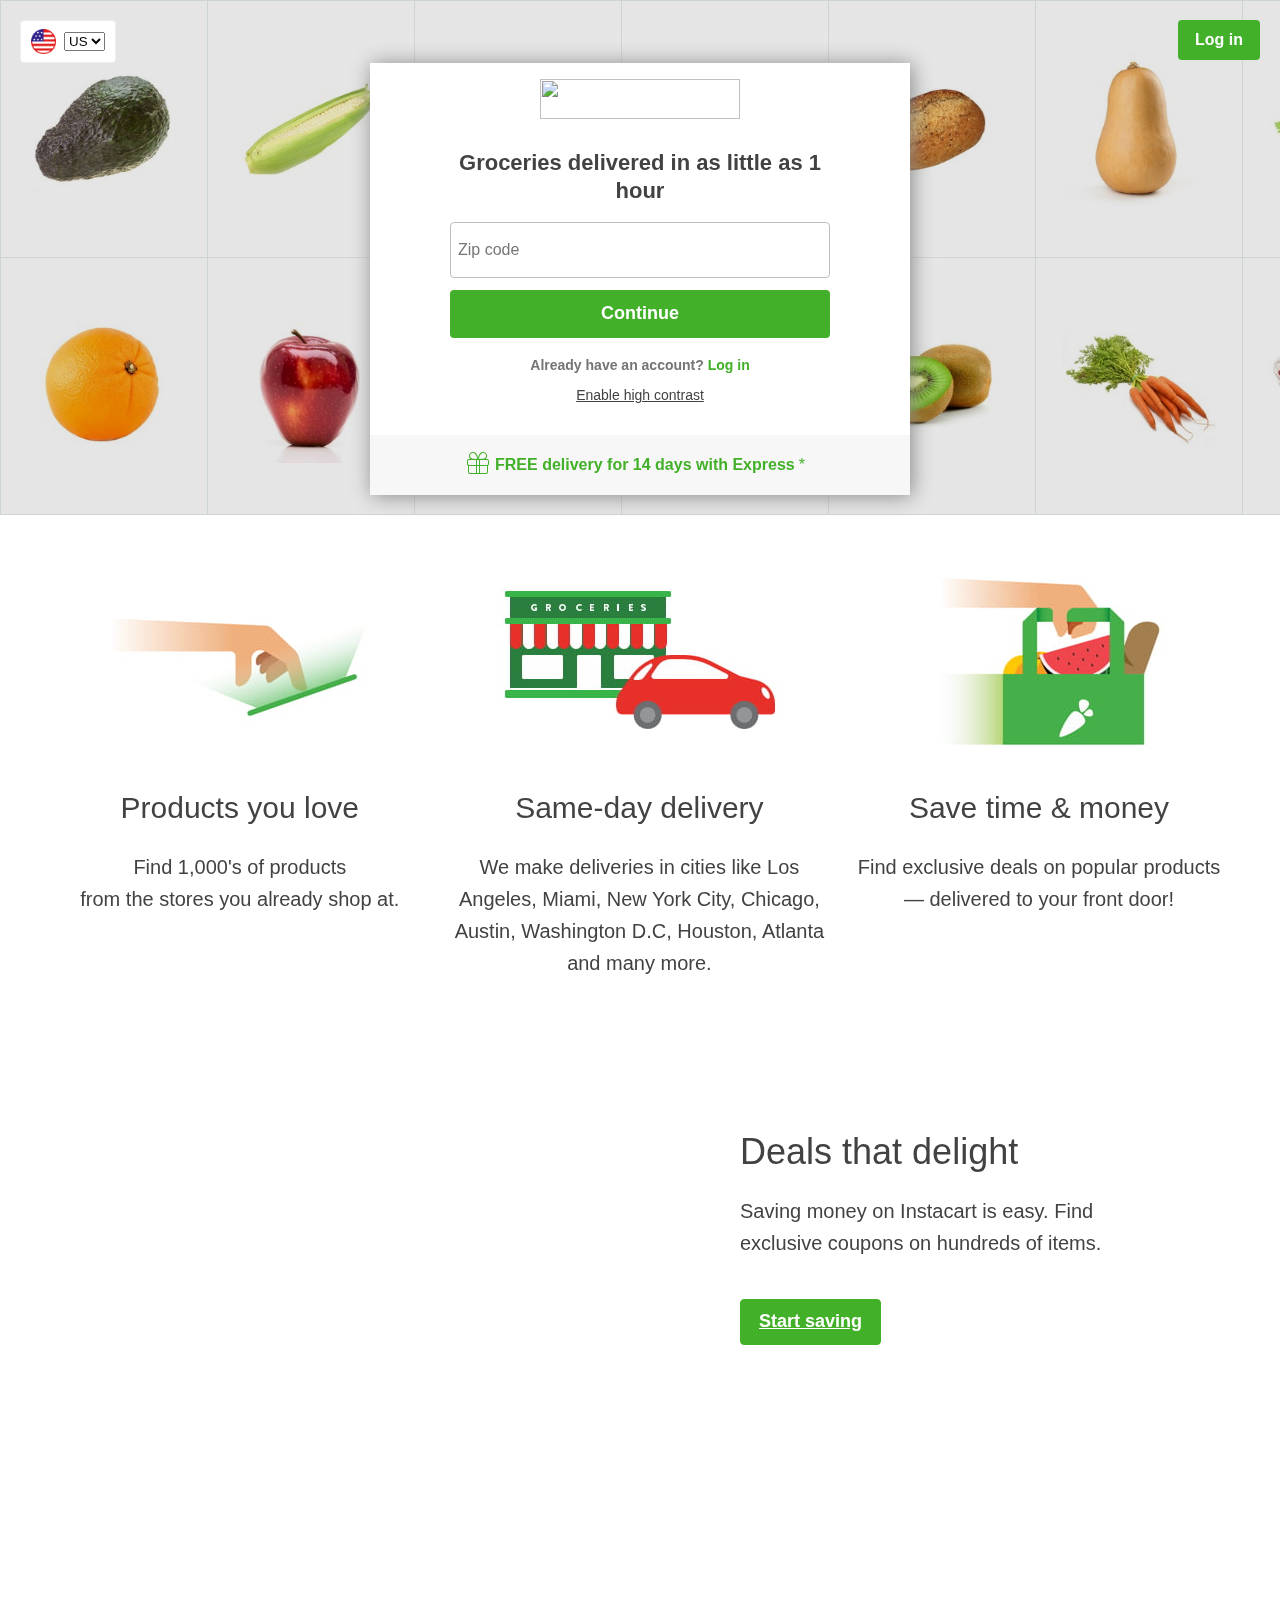
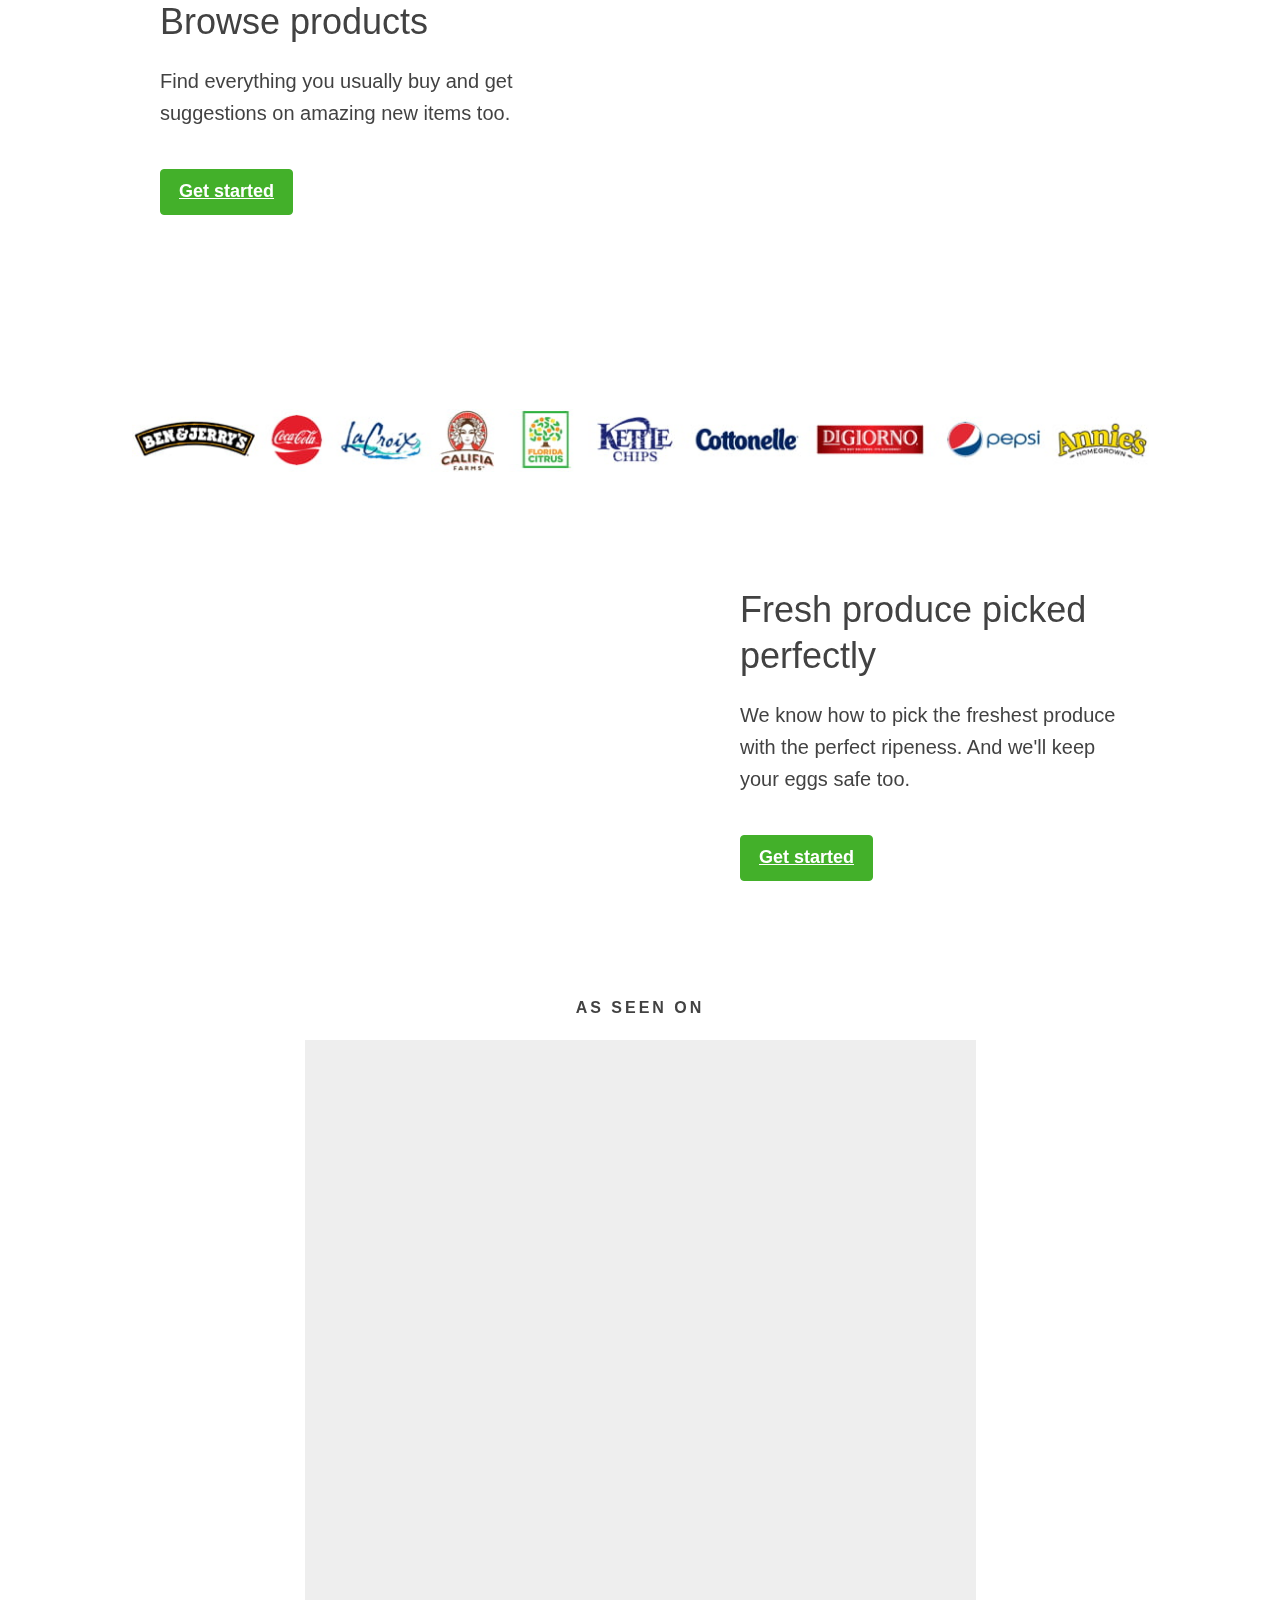
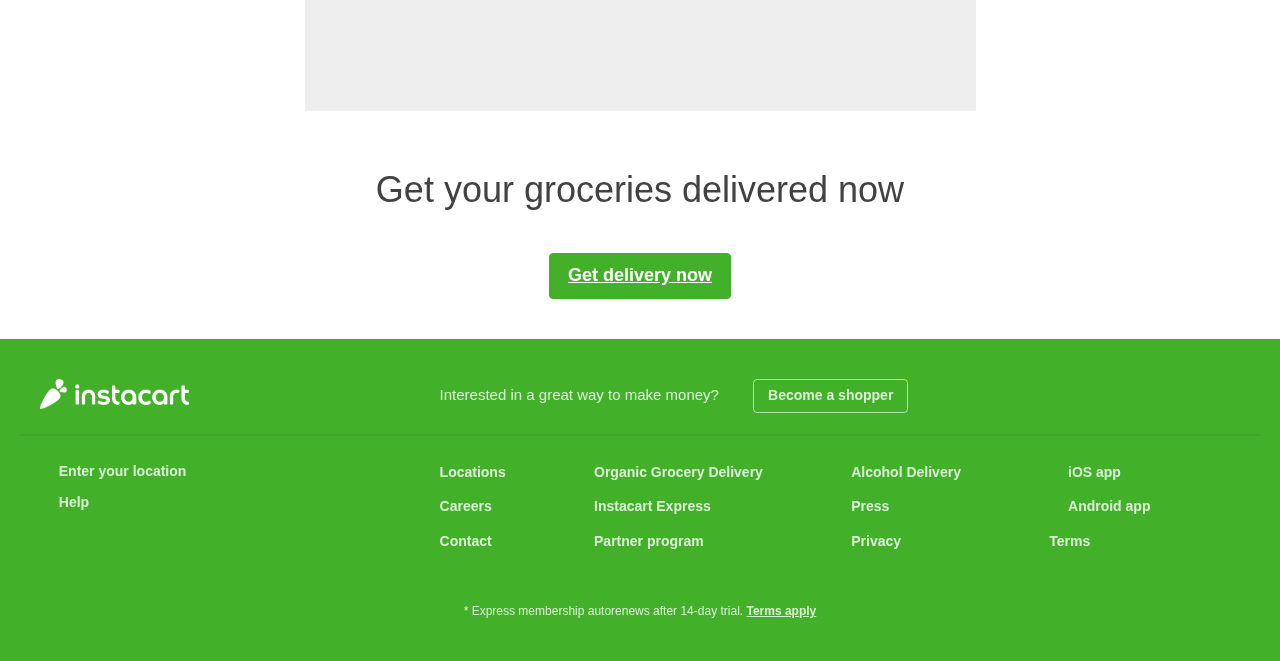
==== commit 2e2ee2c0: "test with the real one, nothing change" ====
--- a/index.html
+++ b/index.html
@@ -1,10 +1,10 @@
 <!DOCTYPE html>
 <!-- saved from url=(0014)about:internet -->
 <html lang="en"><head><meta http-equiv="Content-Type" content="text/html; charset=UTF-8">
-<title>Tester: Groceries Delivered From Local Stores</title>
+<title>Instacart: Groceries Delivered From Local Stores</title>
 <link href="./index_files/css" rel="stylesheet" type="text/css">
 <link href="https://d2guulkeunn7d8.cloudfront.net/assets/beetstrap/icons/apple-touch-icon-precomposed-723374c747a81ecc0e7a555ded3a1d56d9366b1b5fb9c1603f252d4dcfe2177f.png" rel="apple-touch-icon-precomposed">
-<link href="https://www.eviltester.com/manifest.json" rel="manifest">
+<link href="https://www.instacart.com/manifest.json" rel="manifest">
 <meta content="Groceries delivered in as fast as 1 hour. Choose from stores like Publix, ALDI, Costco, Kroger, Wegmans, Petco and more." name="description">
 <meta content="#43B02A" name="theme-color">
 <meta content="width=device-width, initial-scale=1.0, user-scalable=no" name="viewport">
@@ -16,20 +16,20 @@
 <link href="https://d2guulkeunn7d8.cloudfront.net/assets/beetstrap/icons/Icon-76@2x-ebf9b131b8cffcb4fc021ad4c40b196575b5b5f13ce07183dba0f4ceab63c862.png" rel="apple-touch-icon-precomposed" sizes="152x152">
 <link href="https://d2guulkeunn7d8.cloudfront.net/assets/beetstrap/icons/Icon-60@3x-df875578390a04cd82b8e691d8d05f36b2833022164f7ca71c8fef3336dd5364.png" rel="apple-touch-icon-precomposed" sizes="180x180">
 
-<link href="https://www.eviltester.com/" rel="canonical">
-<meta content="Tester: Groceries Delivered From Local Stores" property="og:title">
+<link href="https://www.instacart.com/" rel="canonical">
+<meta content="Instacart: Groceries Delivered From Local Stores" property="og:title">
 <meta content="Website" property="og:type">
-<meta content="Tester" property="og:site_name">
+<meta content="Instacart" property="og:site_name">
 <meta content="Groceries delivered in as fast as 1 hour. Choose from stores like Publix, ALDI, Costco, Kroger, Wegmans, Petco and more." property="og:description">
-<meta content="https://www.eviltester.com/" property="og:url">
+<meta content="https://www.instacart.com/" property="og:url">
 <meta content="407409359279969" property="fb:app_id">
 <meta content="https://d2guulkeunn7d8.cloudfront.net/assets/beetstrap/social/Instacart_Share_Banner_3-0f455254d9570014ae3f3e88cca002c9d1abbbdf57eedda298bc90b54a02395c.jpg" property="og:image">
 <meta content="1200" property="og:image:width">
 <meta content="630" property="og:image:height">
 <meta content="en_US" property="og:locale">
 <meta content="summary_large_image" name="twitter:card">
-<meta content="@eviltester" name="twitter:site">
-<meta content="Tester: Groceries Delivered From Local Stores" name="twitter:title">
+<meta content="@instacart" name="twitter:site">
+<meta content="Instacart: Groceries Delivered From Local Stores" name="twitter:title">
 <meta content="Groceries delivered in as fast as 1 hour. Choose from stores like Publix, ALDI, Costco, Kroger, Wegmans, Petco and more." name="twitter:description">
 <meta content="https://d2guulkeunn7d8.cloudfront.net/assets/beetstrap/social/Instacart_Share_Banner_3-0f455254d9570014ae3f3e88cca002c9d1abbbdf57eedda298bc90b54a02395c.jpg" name="twitter:image">
 <meta content="1200" name="twitter:image:width">
@@ -44,7 +44,7 @@
   <!-- segment_amplitude  -->
 
   <script src="./index_files/inferredEvents.js" async=""></script><script src="./index_files/172640093204459" async=""></script><script async="" src="./index_files/fbevents.js"></script><script src="./index_files/bat.js" async=""></script><script async="" src="./index_files/core.js"></script><script async="" src="./index_files/gtm.js"></script><script src="./index_files/sdk.js" async="" crossorigin="anonymous"></script><script id="facebook-jssdk" src="./index_files/sdk(1).js"></script><script type="text/javascript" async="" src="./index_files/amplitude-5.2.2-min.gz.js"></script><script type="text/javascript" async="" src="./index_files/gtm(1).js"></script><script type="text/javascript" async="" src="./index_files/kochava.min.js"></script><script type="text/javascript" async="" src="./index_files/analytics.min.js"></script><script type="text/javascript">
-  window._ic_event_super_props = {"country_id":840,"currency":"USD","guest":false,"is_new_user":false,"wl_exclusive":"","region":"","referrer_domain":"","user_channel_1":"home","user_channel_2":"home","user_channel_3":"home","platform":"web","ahoy_visitor_token":"d56a0054-f343-45d7-8167-71cfcc6bf803","ahoy_visit_token":"3601fc45-318a-4efe-a889-068d3768fcaa","whitelabel_retailer":"eviltester","whitelabel_id":1,"user_id":-1};
+  window._ic_event_super_props = {"country_id":840,"currency":"USD","guest":false,"is_new_user":false,"wl_exclusive":"","region":"","referrer_domain":"","user_channel_1":"home","user_channel_2":"home","user_channel_3":"home","platform":"web","ahoy_visitor_token":"d56a0054-f343-45d7-8167-71cfcc6bf803","ahoy_visit_token":"3601fc45-318a-4efe-a889-068d3768fcaa","whitelabel_retailer":"instacart","whitelabel_id":1,"user_id":-1};
   !function(){var analytics=window.analytics=window.analytics||[];if(!analytics.initialize)if(analytics.invoked)window.console&&console.error&&console.error("Segment snippet included twice.");else{analytics.invoked=!0;analytics.methods=["trackSubmit","trackClick","trackLink","trackForm","pageview","identify","reset","group","track","ready","alias","debug","page","once","off","on"];analytics.factory=function(t){return function(){var e=Array.prototype.slice.call(arguments);e.unshift(t);analytics.push(e);return analytics}};for(var t=0;t<analytics.methods.length;t++){var e=analytics.methods[t];analytics[e]=analytics.factory(e)}analytics.load=function(t,e){var n=document.createElement("script");n.type="text/javascript";n.async=!0;n.src="https://cdn.segment.com/analytics.js/v1/"+t+"/analytics.min.js";var a=document.getElementsByTagName("script")[0];a.parentNode.insertBefore(n,a);analytics._loadOptions=e};analytics.SNIPPET_VERSION="4.1.0";
 
       analytics.load("9uIMc3rUXySY5rCFhBfRHc6zKHFNrkFv", { integrations: { 'Google Analytics': false, } });
@@ -56,7 +56,7 @@
   pageViewProps.name = window.location.pathname;
   pageViewProps.login_state = "loggedout";
 
-    var superProps = {"referrer_domain":"","hot.ccy_autocomplete_types":"control","platform":"web","ahoy_visitor_token":"d56a0054-f343-45d7-8167-71cfcc6bf803","ahoy_visit_token":"3601fc45-318a-4efe-a889-068d3768fcaa","is_new_user":false,"whitelabel_retailer":"eviltester"};
+    var superProps = {"referrer_domain":"","hot.ccy_autocomplete_types":"control","platform":"web","ahoy_visitor_token":"d56a0054-f343-45d7-8167-71cfcc6bf803","ahoy_visit_token":"3601fc45-318a-4efe-a889-068d3768fcaa","is_new_user":false,"whitelabel_retailer":"instacart"};
     analytics.identify(superProps);
 
   analytics.page(pageViewProps);
@@ -84,7 +84,7 @@
       f.init((new Date).getTime(),a,e),function(){ if (!appID) {return}; var a=document.createElement("script");a.type="text/javascript",a.async=!0,a.src=("https:"===document.location.protocol?"https://":"http://")+"assets.kochava.com/kochava.js/"+b+"/kochava.min.js",d||(a.src=a.src+"?c="+Math.random());var c=document.getElementsByTagName("script")[0];c.parentNode.insertBefore(a,c)}(),c&&f.page()
       }(appID,"v1",false,true,false);
 
-      var superProps = {"referrer_domain":"","hot.ccy_autocomplete_types":"control","platform":"web","ahoy_visitor_token":"d56a0054-f343-45d7-8167-71cfcc6bf803","ahoy_visit_token":"3601fc45-318a-4efe-a889-068d3768fcaa","is_new_user":false,"whitelabel_retailer":"eviltester"};
+      var superProps = {"referrer_domain":"","hot.ccy_autocomplete_types":"control","platform":"web","ahoy_visitor_token":"d56a0054-f343-45d7-8167-71cfcc6bf803","ahoy_visit_token":"3601fc45-318a-4efe-a889-068d3768fcaa","is_new_user":false,"whitelabel_retailer":"instacart"};
       window.kochava.identify({ahoy_visit_token: superProps.ahoy_visit_token, ahoy_visitor_token: superProps.ahoy_visitor_token, custom: superProps.ahoy_visitor_token});
     </script>
 
@@ -152,7 +152,7 @@
       transform: transformer,
       captureUncaught: true,
       ignoredMessages: ["Script error", 'Error calling method on NPObject', "NS_ERROR_UNEXPECTED", "Can't find variable: __gCrWeb", "null is not an object (evaluating '__gCrWeb.form.wasEditedByUser.set')"],
-      hostWhiteList: [ "https://d2guulkeunn7d8.cloudfront.net", "eviltester.com" ],
+      hostWhiteList: [ "https://d2guulkeunn7d8.cloudfront.net", "instacart.com" ],
       rollbarJsUrl: "https://d2guulkeunn7d8.cloudfront.net/assets/rollbar-2.3.8.min-54499a6d6efedf7e335f43379d7dd974201fe840c9a79af3350699346ffadde9.js",
 
       payload: {
@@ -180,12 +180,12 @@
 <meta name="csrf-token" content="p0IcLC6DACPqI04KhPppCJo4aIH8O0zP58RkGPfqU7xyNPaHAbh/TT2w4FsonBaigT70Y3O14dECZcrED5Yy5g==">
 <script>
 //<![CDATA[
-window.gon={};gon.countries=[{"id":840,"alpha_2":"US","name":"United States","flagSrc":"data:image\/png;base64,iVBORw0KGgoAAAANSUhEUgAAAEIAAABCCAYAAADjVADoAAAABGdBTUEAALGPC\/xhBQAAC\/ZJREFUeAHlXAtwVNUZ\/u\/d3WwMIYQkJCa75EE2SoyQB4JIg0agrbalPgbsjNRoGZV2Ul8FK44dG9tiRUGBCu00o1UeznR0RGes6AhSScrwSgixNpIH2YRNAsEQNA+yr3v6\/3dzbu7dR5JNNi84M3DO+c9\/\/\/P\/355z7n\/+c24EGIN0s2Wb2cHs+RJjmcDgehAgQ2AQg11PZQJM\/di13QAMEwiSIIAdmNAOAmtiolAeKYq7o8+cOTHaagqj0UFxMRM\/3Pnq7QDSSgZsCVqYMVA\/\/3JvH6gZQBCcAmM1IIlvJyXEbBHKy50DPxB8a0iBmJ++eaaLSUUSsFX4y5uHqs6gQGgEMbcI4iEcMUVJjY3VmqYRVEICRF76qxYJXM\/gkH4QB7ghWH2CA8IjHRVnTBCqwgVYE2e1Hg22T2\/+EQFRkLU9sqO3uxjn+xM4\/[base64]\/gieLjoFh96aAlsQbPe0Nacnj4zGLlDXiNyLZtukCTpU\/XbIDkl+uDv\/3zn\/Nk3xkdOiQyDM3Xt8GVlK7z8hwPQ3eWQ9Qgz6mF98VLIzEqA2fhPkhh8ebIFPv+sFnaWeAbRSNaIAYy16cDww8Smuv8NwKM0DWmBy057dYHkdu\/Dp8gJUlJLc2dBR0ePQCBQMidHw6Y\/HlRAIJrD7oI9b5ZDyZ6foTsAoNMJQOB89P5X1CwnU6O1rzSCDIdp+wOFh3pLSwv6pJjd4CxtTUu7M7Gh4dhgkgedGjQSAAgEpgGBBLtcbuE\/hxqUPhx2Nxwu7a\/zhvrab8B29hKvQsWxs3CxvUeph6QgCGLs7l0FUevWliHi9j6ZMW63tK812YI2DJwGBILWBHk6+AGBiw0P18MLz34Kdy17A\/bvOw0xcVN4kyY\/23gJ7r9rFzz56F5wONyatlBWpj72WH7crp01iAt\/[base64]\/vStPvTxJqBLrnNJ8KG3HpoRIe8imava395h9g0JsGJVNuTeZIb0jFjZeao4ZoM9\/yiHhvp2Re7K+3NgwaJkuHVpOhjRXzh0oB7+W3UO3thxBPBVpvCpC2M5IqhfNJoZDfplcfX1n3M9NCPCzdzr\/YFAzLWnL0AYutAEAiXaNzidbrCeuSjX+X9HDzfCjTmJMghEm3fzTDhxtCkgCPy5scxpo2Z3uf+q7lMBgnwGRKpQ3agu06\/[base64]\/An7s2aWC\/gviGwsPljWY+9dFHolXyZdtFOnzBhd\/vuYOAO5VtJffiK9P\/osiFFSyzwG+fD4glZ5MDNORfjHcy5udn4prQFwdgGe0Wi1kXP33JjxCIFWrlyHu8+745cN\/Pc+CWxamQNfdauCbCAJcvuzRxhJx5JrhjeSas\/tVCoPI1EWEQGxch+xYSBhApURDmjuWzYfm9WXDXijmQNedaMOLWndK51k45\/[base64]\/fqCUh\/3AhOS9XQgi2D4pERc\/M61dMI7b5XDD348W95JUmDWO5lmToNy9BwrjttgOY4gg0Enu97efHE4Kt55q0IePTTaJlJiAosTctJebkAcUr0Vo6ngcLjkqDO1RU+\/[base64]\/UfR01cG0KimdZWdhEdKqGWS7ZXVFw1QGhsRQzwOhKc5kA4Tp7qdyU58QrNNbYiBnp0ppSbG70H9heMk98\/HnAX8E4JA9GI9xg54WrNCQM5VIe+hAN9iQEDt1csSHiH09xoDcO3BoBIlzmv0sRtl4HA3eebVykO6D14bJeBSFy4YCvOkdG7vTFBUSabyXZST14jqNCcnPoSBnGfobI4ffqpxMqT2VS+0lJrTu4pqaNDtk0AYaOpybqebPRMDSoZdNvR3ZYDCcRo\/+KLKiJfSYls4iDItpLNfUkBwlRffxb35Tt5w8Unn\/I9wuKNkzRX24S2vk02c1MUIIhg0Otfwrkie5fSxYs5XSUl2lNf\/[base64]\/mIkvZEhzdOwpxsIZsCqR4QCOH8+W5RJy5BhkkfoyAbyBayKWgg6AG61S4I+p8impN2sSTdyYbBbugHHBEcucTG+n14O6BwMoLhAQEKyQZuT6AceYeW6Ko\/3XJHbjN\/QpeQcDxh\/2fXjbefQX4CvSLd58\/P57phHtSHK4OOCC6YvoQRDPpFdMud06hjclTG0wOlvkkHNQikI+k61K93yJ4hjwhuPLNYjHTLHW8OFHEa5WJMTGXMltdE4223zVXTR6tMGyjaO3C3mfeDIGzHzxHWBvocgfN550EDwQXQLXf8Put1rJs4jXLcwldOe+45R8S99+Thd0ueqzFqhpGU8UZcz\/t7K77dsMGo7CL75TWLovDrJKv1g37S0EvDBoK6aMvKinR19RSjF\/sERoI1RguieIFur9HFLbqzNOwzVTyjtJeVVXf+veSS48iRG\/qvBXqMRANc+LXOVnKb47\/6athHliMCguPdlp5ucbpc6\/Fr\/0J\/QWDspEecEV9tmDu3Myw3W2\/My4vWmc3RuMhGiJGRkSSHziLpGI5OoOjwhc4dnFVVU6ULbZkIcgTvS8npw3ncStMuMr6+vk6hD7MQEiB43\/J3U053EUa6ViFNebvw9hDlNows7aFAkjqeMFLZIQWCK8OKi8XmN3fejr\/zSqQtwQip3+uLnH\/wXD6W\/BxXoHdNqwsP0pXhwZ8JjmNUgPBWge4x9rpc+UjPRB8V\/5AGASPE4DTCP6QhyBdV5OsJ8sk8HkrTeaznKLI6XK8vi62rs3nLDHX9\/+\/ymCWFFJ1mAAAAAElFTkSuQmCC"},{"id":124,"alpha_2":"CA","name":"Canada","flagSrc":"data:image\/png;base64,iVBORw0KGgoAAAANSUhEUgAAAEIAAABCCAYAAADjVADoAAAABGdBTUEAALGPC\/xhBQAAC0lJREFUeAHtXGlwFMcVfj2zo+WQEAitFCQhIaSABeYwxAEMwiFFKqkiju8\/DqYKHOJKATEG\/4jLPyxTJkBSHCmbJOaywaQgwVw2jk2gsAzYgDnMYSDBEkggiZIQEjqQ9prpvDerWc3eM7uz4AS6SjVvXr+j37d9T7cY3IF0s7g4z+n1TkJXJaDAUGD8+wAsAzhP44ylUREY523AWBsAbwLOvgUB\/[base64]\/Zs2nKjYYSDtAr2CY2Iw8Dvkmy2ZZmVVZWhOSbZCQERMPw4ane9o4yzpWXsLA2vW8mCDdSxo+\/kPbr2X3tkyaVgCSl6PMN0x6P23X48MW2NWtvuY8eHcYVxaHXxQC8jAl\/sqX2Kss6f75dn2eGjhuIukGDnlAU\/jY6y9U7FPr1O5P+2muuXk89OQZEMQAcvVxctCx7O3bsPNWyeLFdaW4eFWSjVhDY3Jyqql1BfEOvpoHgxcX2Oo9nOecwR+9ByMg4nbFqpWB\/9NGRen6yaNfnn59tmv+yojQ1jdb7YAxW50jSQlZR4dLzY9GmgLheWPhDRVH+giCM0QwzUajv8+qrlamzZz+i8e7ks33t2i9blywp4rKSrflFME4JgvCbAVeufKXxYj0NA3G9YPA0zuVdOG75q7uYnX08e\/++IdjppcdylMx87GRb6qf+5JJcX\/+w5kdQ+w7xiQHVlz\/WeNGeKB871RcWzlC4\/KEehB6lpeXfO3Z07N0GgUpPZaCyUJm0aKisVGYqu8aL9oxZI2ryB\/+cgbwbRwUfaIy5+ixccDxt3jyaKX7nUttbbx1uXb7iYRzG7VQ4DFDhID6ed\/XynmiFjQpEXUHBGOwPjumHxszN75+zl5aOiGb0bue5Dh061zj9eX8ZMUgcYmFcTnX1qUhliwgEHzw4vc7rrcNJUsBkJre6KpKt7xS\/tmBQQHlw8tWRY7PlsMuXWwIyul4i9hF1snwwGIRwBhLlyVevgXLzZqJmYupTLBRTJMGwQNQOGoSzRbgj84HWlSugfc2aSOWzlE8xUWzhjIY0jca8vFyXIFQjgmI4BSubhvfSJWj46c+A9egB2YcPgdC\/fziXcfGCm4ZmBJuInMJ5vuPatTqNR8+QGuEWbDsigaBXtIJu\/cMfAdcOoHR0QNvqP1thMqYNis3DxJ3BggFANBQWluIS2j8pCRa28t194iR07tvnN3l782aQ6wJ+JH+e1QTFSLHq7QYA4ZHl9ThUhjQXvYJpWpbBfeJEiFrrsmUBPO5yQduKlQE8enGfjDjihcgaZVCMFKte3g9EXX7RWMwv1mdaQosiNP\/2Jbg5axZQn0DJVV4Orq9ClwEd27eD91vf1gKB1\/jMs9C6dKklxQg1wop9Mfty\/OsGDt5VlteGLu\/Sgw9C59694PqsHHo9\/TR4LlwILRdyqL9oKXsdIMUOzgMHVJnezz0XVjZRpi9W7yq0ozYRtUbwsWMlzvmERI1H0icgKFGgt7dtA\/f585FEwXn4Cz8IJCQNSXC7M6InLA\/GTLGTiApEXWPTfNz6CjtcRrFjOCulCwjDCjpBaegDujeLSYxZjR3N+mqEwqdb6sLjwaUOrv+6kjR8mEaaftoeGNqtgx2v1Yl3xa4CgQsSS2F3HTsGLa+X+cssZGeDmJHhfzdKiNlZgDtfPnGcFjbNmQtyba1RdUNyWuxCfUHxBBxXUwxpGRRyffEltG\/aBO3vdE+dpWElBrW7xaThvr6FOC2LFkHnJ59A58f\/7BawgKLYCQPBA55n4rGnNNzwDW9LloATRwSlsdFvxrl\/v0rjFhoW3LdBZBuiq+J+yeiENMzXpHA7Dto3vKsKd36426fk9YLn3Dm4\/d5GdXiuL50c9+KNMLAJwB5SAAcTk0nIcoCMwbf99R2\/pi0\/H6jwnq75AvbK0PzyAsAtPez9h\/jljBLUyXbu2QOti3\/vV3Gf+wYacQh2f3MeuNPp50tDh8a9ViEMBK5Akd+aSaLHpMBNKu\/[base64]\/OtE6QAvMvuoIyYr7K16\/D7fUboGPr1piyyRZoX7ce9zKuQ+qLL4I0onvuYcYvAUFdsqlaQXOIG794HOSGBjO+kibLcerd8dFH4D5zGhzbdwAN7SYTFxAF0xN4cuTY\/gFIxdZvX5gMwC9u\/8FYcOzeHQ8IVBNk6iNwhWQ+iTh5cuzaCfiZzbyyxRp4BAEyt2zpXpeYt+8RGGfdc2OTBlhaGvTf+B6kTrd28Wq0GDR093nlFei3Erf4UuJfLhEGAhOg0qjjsHK4FZe++E3oiztLDOk7legTQL\/Vb0PavLkJuyQMBFxnfJ2wJTTQe+ZM6L9+HeCZKCvMRbUhZmWB4x9\/h57TpkWVM5pJGAgSSB8YVYglZ58yBRw7toMtLy+WaNz5UkkJOHAFKo0aFbeNYEXCQMiurjiCx\/XcwZnxvttwFejYvQtSxvgP1cRrKkSv59SpKtDigAEhefEyKHbCQN2hwsXdv+M1FE5PyMwEx9Ytlg6vNFRnrFuLn3J7hXMZN0+LXQWCCWxz3JaiKFq5reatqgJucBEWpUghWVrsKhA5mRmrcNFvemIVYlXHcB48CEpnp44TnRRi\/NIcd6Sc5eXRjZjNxZjV2FGPptjATp701OYXHMEZVuBOi1nDOnnn3n+pb6LDAbaCfBDx4IatoABsAweCmI9\/ubn4Oe+kuiFLgv2WLwf75FLwVleDXH1VfXqvXQM8iat+E6Xvos59+6HnY4\/pvCRG4jzkCMVOVlQgiGBgm48nbI4jGKbWHaQbLtH4nv5GGbDevcNl+3i6LX\/u9QDDoVcaPlz9C6cUvCsVTsYoD4Pkvph9GmrTIDLnauVJzKswaiiWnIi\/[base64]\/UGEqHFATlgHz9e\/RNzchIxFaAbXEaKQY0lwqlbUkaZ6Kk2vxincp5dOKb6QLsXD6VrENFRf6+svOsHAzPoSkD\/9zdNxk9dEWuVpn9Hnnix7ObzMw46Dx36keYPf2XFJgozs69c2aTxIj1j1ghN8f7FlS4k6CYMXluaiD2v\/+Aj3Zi5Pnq0k64TaYDd6Sf5pjLob+9QGamsRm\/vUJkN1wgtwPuX2zQkup5RrjuexuuO7v\/76456PO5fgNWjgfRdvBK9Ea9EL7vrV6KD8IB7\/pJ8MCD3\/L9NCAZEe\/9f+Eca\/wX7l5lni0YA6gAAAABJRU5ErkJggg=="}];gon.codeType={"referrer_domain":"","user_channel_1":"home","user_channel_2":"home","user_channel_3":"home","platform":"web","ahoy_visitor_token":"d56a0054-f343-45d7-8167-71cfcc6bf803","ahoy_visit_token":"3601fc45-318a-4efe-a889-068d3768fcaa","country_id":840,"currency":"USD"};gon.currentCountry={"id":840,"name":"United States of America","active":true,"currency":"USD","created_at":"2017-08-23T20:15:30.640Z","updated_at":"2017-08-23T20:15:53.214Z","alpha_2":"US","alpha_3":"USA"};gon.activeGeoCountry=null;gon.landingContainer={"container_path":"next_gen\/authenticate?","container_payload":"{\"container\":{\"title\":\"Tester: Groceries Delivered From Local Stores\",\"path\":\"next_gen\/authenticate?action=landing_page\\u0026controller=store\",\"initial_step\":\"postal_code_check\",\"modules\":[{\"id\":\"authenticate_postal_code_check_web_web_country_chooser_fa7508224b7438ee\",\"data\":{\"countries\":[{\"id\":\"840\",\"alpha_2\":\"US\",\"name\":\"United States\",\"flag_src\":\"data:image\/png;base64,iVBORw0KGgoAAAANSUhEUgAAAEIAAABCCAYAAADjVADoAAAABGdBTUEAALGPC\/xhBQAAC\/ZJREFUeAHlXAtwVNUZ\/u\/d3WwMIYQkJCa75EE2SoyQB4JIg0agrbalPgbsjNRoGZV2Ul8FK44dG9tiRUGBCu00o1UeznR0RGes6AhSScrwSgixNpIH2YRNAsEQNA+yr3v6\/3dzbu7dR5JNNi84M3DO+c9\/\/\/P\/355z7n\/+c24EGIN0s2Wb2cHs+RJjmcDgehAgQ2AQg11PZQJM\/di13QAMEwiSIIAdmNAOAmtiolAeKYq7o8+cOTHaagqj0UFxMRM\/3Pnq7QDSSgZsCVqYMVA\/\/3JvH6gZQBCcAmM1IIlvJyXEbBHKy50DPxB8a0iBmJ++eaaLSUUSsFX4y5uHqs6gQGgEMbcI4iEcMUVJjY3VmqYRVEICRF76qxYJXM\/gkH4QB7ghWH2CA8IjHRVnTBCqwgVYE2e1Hg22T2\/+EQFRkLU9sqO3uxjn+xM4\/[base64]\/gieLjoFh96aAlsQbPe0Nacnj4zGLlDXiNyLZtukCTpU\/XbIDkl+uDv\/3zn\/Nk3xkdOiQyDM3Xt8GVlK7z8hwPQ3eWQ9Qgz6mF98VLIzEqA2fhPkhh8ebIFPv+sFnaWeAbRSNaIAYy16cDww8Smuv8NwKM0DWmBy057dYHkdu\/Dp8gJUlJLc2dBR0ePQCBQMidHw6Y\/HlRAIJrD7oI9b5ZDyZ6foTsAoNMJQOB89P5X1CwnU6O1rzSCDIdp+wOFh3pLSwv6pJjd4CxtTUu7M7Gh4dhgkgedGjQSAAgEpgGBBLtcbuE\/hxqUPhx2Nxwu7a\/zhvrab8B29hKvQsWxs3CxvUeph6QgCGLs7l0FUevWliHi9j6ZMW63tK812YI2DJwGBILWBHk6+AGBiw0P18MLz34Kdy17A\/bvOw0xcVN4kyY\/23gJ7r9rFzz56F5wONyatlBWpj72WH7crp01iAt\/[base64]\/vStPvTxJqBLrnNJ8KG3HpoRIe8imava395h9g0JsGJVNuTeZIb0jFjZeao4ZoM9\/yiHhvp2Re7K+3NgwaJkuHVpOhjRXzh0oB7+W3UO3thxBPBVpvCpC2M5IqhfNJoZDfplcfX1n3M9NCPCzdzr\/YFAzLWnL0AYutAEAiXaNzidbrCeuSjX+X9HDzfCjTmJMghEm3fzTDhxtCkgCPy5scxpo2Z3uf+q7lMBgnwGRKpQ3agu06\/[base64]\/An7s2aWC\/gviGwsPljWY+9dFHolXyZdtFOnzBhd\/vuYOAO5VtJffiK9P\/osiFFSyzwG+fD4glZ5MDNORfjHcy5udn4prQFwdgGe0Wi1kXP33JjxCIFWrlyHu8+745cN\/Pc+CWxamQNfdauCbCAJcvuzRxhJx5JrhjeSas\/tVCoPI1EWEQGxch+xYSBhApURDmjuWzYfm9WXDXijmQNedaMOLWndK51k45\/[base64]\/fqCUh\/3AhOS9XQgi2D4pERc\/M61dMI7b5XDD348W95JUmDWO5lmToNy9BwrjttgOY4gg0Enu97efHE4Kt55q0IePTTaJlJiAosTctJebkAcUr0Vo6ngcLjkqDO1RU+\/[base64]\/UfR01cG0KimdZWdhEdKqGWS7ZXVFw1QGhsRQzwOhKc5kA4Tp7qdyU58QrNNbYiBnp0ppSbG70H9heMk98\/HnAX8E4JA9GI9xg54WrNCQM5VIe+hAN9iQEDt1csSHiH09xoDcO3BoBIlzmv0sRtl4HA3eebVykO6D14bJeBSFy4YCvOkdG7vTFBUSabyXZST14jqNCcnPoSBnGfobI4ffqpxMqT2VS+0lJrTu4pqaNDtk0AYaOpybqebPRMDSoZdNvR3ZYDCcRo\/+KLKiJfSYls4iDItpLNfUkBwlRffxb35Tt5w8Unn\/I9wuKNkzRX24S2vk02c1MUIIhg0Otfwrkie5fSxYs5XSUl2lNf\/[base64]\/mIkvZEhzdOwpxsIZsCqR4QCOH8+W5RJy5BhkkfoyAbyBayKWgg6AG61S4I+p8impN2sSTdyYbBbugHHBEcucTG+n14O6BwMoLhAQEKyQZuT6AceYeW6Ko\/3XJHbjN\/QpeQcDxh\/2fXjbefQX4CvSLd58\/P57phHtSHK4OOCC6YvoQRDPpFdMud06hjclTG0wOlvkkHNQikI+k61K93yJ4hjwhuPLNYjHTLHW8OFHEa5WJMTGXMltdE4223zVXTR6tMGyjaO3C3mfeDIGzHzxHWBvocgfN550EDwQXQLXf8Put1rJs4jXLcwldOe+45R8S99+Thd0ueqzFqhpGU8UZcz\/t7K77dsMGo7CL75TWLovDrJKv1g37S0EvDBoK6aMvKinR19RSjF\/sERoI1RguieIFur9HFLbqzNOwzVTyjtJeVVXf+veSS48iRG\/qvBXqMRANc+LXOVnKb47\/6athHliMCguPdlp5ucbpc6\/Fr\/0J\/QWDspEecEV9tmDu3Myw3W2\/My4vWmc3RuMhGiJGRkSSHziLpGI5OoOjwhc4dnFVVU6ULbZkIcgTvS8npw3ncStMuMr6+vk6hD7MQEiB43\/J3U053EUa6ViFNebvw9hDlNows7aFAkjqeMFLZIQWCK8OKi8XmN3fejr\/zSqQtwQip3+uLnH\/wXD6W\/BxXoHdNqwsP0pXhwZ8JjmNUgPBWge4x9rpc+UjPRB8V\/5AGASPE4DTCP6QhyBdV5OsJ8sk8HkrTeaznKLI6XK8vi62rs3nLDHX9\/+\/ymCWFFJ1mAAAAAElFTkSuQmCC\"},{\"id\":\"124\",\"alpha_2\":\"CA\",\"name\":\"Canada\",\"flag_src\":\"data:image\/png;base64,iVBORw0KGgoAAAANSUhEUgAAAEIAAABCCAYAAADjVADoAAAABGdBTUEAALGPC\/xhBQAAC0lJREFUeAHtXGlwFMcVfj2zo+WQEAitFCQhIaSABeYwxAEMwiFFKqkiju8\/DqYKHOJKATEG\/4jLPyxTJkBSHCmbJOaywaQgwVw2jk2gsAzYgDnMYSDBEkggiZIQEjqQ9prpvDerWc3eM7uz4AS6SjVvXr+j37d9T7cY3IF0s7g4z+n1TkJXJaDAUGD8+wAsAzhP44ylUREY523AWBsAbwLOvgUB\/[base64]\/Zs2nKjYYSDtAr2CY2Iw8Dvkmy2ZZmVVZWhOSbZCQERMPw4ane9o4yzpWXsLA2vW8mCDdSxo+\/kPbr2X3tkyaVgCSl6PMN0x6P23X48MW2NWtvuY8eHcYVxaHXxQC8jAl\/sqX2Kss6f75dn2eGjhuIukGDnlAU\/jY6y9U7FPr1O5P+2muuXk89OQZEMQAcvVxctCx7O3bsPNWyeLFdaW4eFWSjVhDY3Jyqql1BfEOvpoHgxcX2Oo9nOecwR+9ByMg4nbFqpWB\/9NGRen6yaNfnn59tmv+yojQ1jdb7YAxW50jSQlZR4dLzY9GmgLheWPhDRVH+giCM0QwzUajv8+qrlamzZz+i8e7ks33t2i9blywp4rKSrflFME4JgvCbAVeufKXxYj0NA3G9YPA0zuVdOG75q7uYnX08e\/++IdjppcdylMx87GRb6qf+5JJcX\/+w5kdQ+w7xiQHVlz\/WeNGeKB871RcWzlC4\/KEehB6lpeXfO3Z07N0GgUpPZaCyUJm0aKisVGYqu8aL9oxZI2ryB\/+cgbwbRwUfaIy5+ixccDxt3jyaKX7nUttbbx1uXb7iYRzG7VQ4DFDhID6ed\/XynmiFjQpEXUHBGOwPjumHxszN75+zl5aOiGb0bue5Dh061zj9eX8ZMUgcYmFcTnX1qUhliwgEHzw4vc7rrcNJUsBkJre6KpKt7xS\/tmBQQHlw8tWRY7PlsMuXWwIyul4i9hF1snwwGIRwBhLlyVevgXLzZqJmYupTLBRTJMGwQNQOGoSzRbgj84HWlSugfc2aSOWzlE8xUWzhjIY0jca8vFyXIFQjgmI4BSubhvfSJWj46c+A9egB2YcPgdC\/fziXcfGCm4ZmBJuInMJ5vuPatTqNR8+QGuEWbDsigaBXtIJu\/cMfAdcOoHR0QNvqP1thMqYNis3DxJ3BggFANBQWluIS2j8pCRa28t194iR07tvnN3l782aQ6wJ+JH+e1QTFSLHq7QYA4ZHl9ThUhjQXvYJpWpbBfeJEiFrrsmUBPO5yQduKlQE8enGfjDjihcgaZVCMFKte3g9EXX7RWMwv1mdaQosiNP\/2Jbg5axZQn0DJVV4Orq9ClwEd27eD91vf1gKB1\/jMs9C6dKklxQg1wop9Mfty\/OsGDt5VlteGLu\/Sgw9C59694PqsHHo9\/TR4LlwILRdyqL9oKXsdIMUOzgMHVJnezz0XVjZRpi9W7yq0ozYRtUbwsWMlzvmERI1H0icgKFGgt7dtA\/f585FEwXn4Cz8IJCQNSXC7M6InLA\/GTLGTiApEXWPTfNz6CjtcRrFjOCulCwjDCjpBaegDujeLSYxZjR3N+mqEwqdb6sLjwaUOrv+6kjR8mEaaftoeGNqtgx2v1Yl3xa4CgQsSS2F3HTsGLa+X+cssZGeDmJHhfzdKiNlZgDtfPnGcFjbNmQtyba1RdUNyWuxCfUHxBBxXUwxpGRRyffEltG\/aBO3vdE+dpWElBrW7xaThvr6FOC2LFkHnJ59A58f\/7BawgKLYCQPBA55n4rGnNNzwDW9LloATRwSlsdFvxrl\/v0rjFhoW3LdBZBuiq+J+yeiENMzXpHA7Dto3vKsKd36426fk9YLn3Dm4\/d5GdXiuL50c9+KNMLAJwB5SAAcTk0nIcoCMwbf99R2\/pi0\/H6jwnq75AvbK0PzyAsAtPez9h\/jljBLUyXbu2QOti3\/vV3Gf+wYacQh2f3MeuNPp50tDh8a9ViEMBK5Akd+aSaLHpMBNKu\/[base64]\/OtE6QAvMvuoIyYr7K16\/D7fUboGPr1piyyRZoX7ce9zKuQ+qLL4I0onvuYcYvAUFdsqlaQXOIG794HOSGBjO+kibLcerd8dFH4D5zGhzbdwAN7SYTFxAF0xN4cuTY\/gFIxdZvX5gMwC9u\/8FYcOzeHQ8IVBNk6iNwhWQ+iTh5cuzaCfiZzbyyxRp4BAEyt2zpXpeYt+8RGGfdc2OTBlhaGvTf+B6kTrd28Wq0GDR093nlFei3Erf4UuJfLhEGAhOg0qjjsHK4FZe++E3oiztLDOk7legTQL\/Vb0PavLkJuyQMBFxnfJ2wJTTQe+ZM6L9+HeCZKCvMRbUhZmWB4x9\/h57TpkWVM5pJGAgSSB8YVYglZ58yBRw7toMtLy+WaNz5UkkJOHAFKo0aFbeNYEXCQMiurjiCx\/XcwZnxvttwFejYvQtSxvgP1cRrKkSv59SpKtDigAEhefEyKHbCQN2hwsXdv+M1FE5PyMwEx9Ytlg6vNFRnrFuLn3J7hXMZN0+LXQWCCWxz3JaiKFq5reatqgJucBEWpUghWVrsKhA5mRmrcNFvemIVYlXHcB48CEpnp44TnRRi\/NIcd6Sc5eXRjZjNxZjV2FGPptjATp701OYXHMEZVuBOi1nDOnnn3n+pb6LDAbaCfBDx4IatoABsAweCmI9\/ubn4Oe+kuiFLgv2WLwf75FLwVleDXH1VfXqvXQM8iat+E6Xvos59+6HnY4\/pvCRG4jzkCMVOVlQgiGBgm48nbI4jGKbWHaQbLtH4nv5GGbDevcNl+3i6LX\/u9QDDoVcaPlz9C6cUvCsVTsYoD4Pkvph9GmrTIDLnauVJzKswaiiWnIi\/[base64]\/UGEqHFATlgHz9e\/RNzchIxFaAbXEaKQY0lwqlbUkaZ6Kk2vxincp5dOKb6QLsXD6VrENFRf6+svOsHAzPoSkD\/9zdNxk9dEWuVpn9Hnnix7ObzMw46Dx36keYPf2XFJgozs69c2aTxIj1j1ghN8f7FlS4k6CYMXluaiD2v\/+Aj3Zi5Pnq0k64TaYDd6Sf5pjLob+9QGamsRm\/vUJkN1wgtwPuX2zQkup5RrjuexuuO7v\/76456PO5fgNWjgfRdvBK9Ea9EL7vrV6KD8IB7\/pJ8MCD3\/L9NCAZEe\/9f+Eca\/wX7l5lni0YA6gAAAABJRU5ErkJggg==\"}],\"button_primitive\":{\"margin_top_multiplier\":0,\"margin_bottom_multiplier\":0.0,\"label_text\":\"Log in\",\"action\":{\"type\":\"step_transition_to_step\",\"data\":{\"tracking_event_names\":{\"click\":\"button_press\"},\"tracking_params\":{\"source\":\"button_log_in\"},\"step_name\":\"log_in\"}},\"alignment\":\"right\",\"size\":\"standard\",\"icon\":null,\"snacks_style\":\"primary\",\"color_override\":null,\"text_color_override\":null,\"icon_color_override\":null,\"icon_accessibility_description\":null}},\"absolute_position\":null,\"tracking_params\":{},\"tracking_event_names\":{},\"types\":[\"authenticate\/web_country_chooser_desktop\"],\"layouts\":[\"header\"],\"steps\":[\"postal_code_check\",\"sign_up\",\"flow_complete\",\"log_in\",\"forgot_password\",\"forgot_password_complete\"],\"step_transitions\":{},\"async_data_path\":null,\"async_data_dependencies\":[],\"public_rollbar_token\":\"6fe2c91404af425487f2e681362e7987\"},{\"id\":\"authenticate_shared_carrot_loading_131a0ff4ab8c3fd1\",\"data\":{\"margin_top_multiplier\":0.0,\"margin_bottom_multiplier\":0.0,\"width_pt\":40,\"height_pt\":40,\"alignment\":\"center\",\"action\":null,\"image\":{\"url\":\"https:\/\/d2guulkeunn7d8.cloudfront.net\/assets\/growth\/offline_shopping_history\/carrot-loading-f2e19675fb464a96951b2fe4b1de1ae5945179deb0652e501aff555f7fc93f93.gif\",\"alt\":\"\"}},\"absolute_position\":null,\"tracking_params\":{},\"tracking_event_names\":{},\"types\":[\"primitives\/graphic\"],\"layouts\":[\"main\"],\"steps\":[\"flow_complete\"],\"step_transitions\":{\"next\":\"__merged_graphs__\",\"prev\":\"sign_up\"},\"async_data_path\":null,\"async_data_dependencies\":[],\"public_rollbar_token\":\"6fe2c91404af425487f2e681362e7987\"},{\"id\":\"authenticate_postal_code_check_web_retailer_wordmark_131a0ff4ab8c3fd1\",\"data\":{\"margin_top_multiplier\":2,\"margin_bottom_multiplier\":3,\"width_pt\":200,\"height_pt\":40,\"alignment\":\"center\",\"action\":null,\"image\":{\"url\":\"https:\/\/d2guulkeunn7d8.cloudfront.net\/assets\/beetstrap\/brand\/logo@3x-c01b12eeb889d8665611740b281d76fa1cf88d06bcbd8a50dbcae6baecdbe9da.png\",\"alt\":\"\"}},\"absolute_position\":null,\"tracking_params\":{},\"tracking_event_names\":{},\"types\":[\"primitives\/graphic\"],\"layouts\":[\"main\"],\"steps\":[\"postal_code_check\",\"sign_up\",\"log_in\",\"forgot_password\",\"forgot_password_complete\"],\"step_transitions\":{},\"async_data_path\":null,\"async_data_dependencies\":[],\"public_rollbar_token\":\"6fe2c91404af425487f2e681362e7987\"},{\"id\":\"authenticate_flow_complete_heading_e6e1dc9ee6fdfb98\",\"data\":{\"margin_top_multiplier\":1.5,\"margin_bottom_multiplier\":0.0,\"role\":\"heading\",\"align_text\":\"center\",\"icon\":null,\"text\":{\"strings\":[{\"value\":\"Loading\u2026\",\"color\":\"#424242\",\"attributes\":[\"bold\"]}],\"action\":null,\"alt\":null}},\"absolute_position\":null,\"tracking_params\":{},\"tracking_event_names\":{},\"types\":[\"primitives\/text\"],\"layouts\":[\"main\"],\"steps\":[\"flow_complete\"],\"step_transitions\":{\"next\":\"__merged_graphs__\",\"prev\":\"sign_up\"},\"async_data_path\":null,\"async_data_dependencies\":[],\"public_rollbar_token\":\"6fe2c91404af425487f2e681362e7987\"},{\"id\":\"authenticate_postal_code_check_web_heading_e6e1dc9ee6fdfb98\",\"data\":{\"margin_top_multiplier\":1.5,\"margin_bottom_multiplier\":1,\"role\":\"heading\",\"align_text\":\"center\",\"icon\":null,\"text\":{\"strings\":[{\"value\":\"Groceries delivered in as little as 1 hour\",\"color\":\"#424242\",\"attributes\":[\"bold\"]}],\"action\":null,\"alt\":null}},\"absolute_position\":null,\"tracking_params\":{},\"tracking_event_names\":{},\"types\":[\"primitives\/text\"],\"layouts\":[\"main\"],\"steps\":[\"postal_code_check\"],\"step_transitions\":{\"next\":\"sign_up\"},\"async_data_path\":null,\"async_data_dependencies\":[],\"public_rollbar_token\":\"6fe2c91404af425487f2e681362e7987\"},{\"id\":\"authenticate_postal_code_check_web_button_back_ecf6843fc488a1f3\",\"data\":{\"margin_top_multiplier\":1,\"margin_bottom_multiplier\":0.0,\"label_text\":null,\"action\":{\"type\":\"step_transition_to_prev\",\"data\":{\"tracking_event_names\":{\"click\":\"button_press\"},\"tracking_params\":{\"source_type\":\"navigate_to_previous_step\"}}},\"alignment\":\"left\",\"size\":\"small\",\"icon\":\"arrowLeft\",\"snacks_style\":\"flat\",\"color_override\":null,\"text_color_override\":null,\"icon_color_override\":null,\"icon_accessibility_description\":\"Back\"},\"absolute_position\":null,\"tracking_params\":{},\"tracking_event_names\":{},\"types\":[\"primitives\/button\"],\"layouts\":[\"main_top\"],\"steps\":[\"sign_up\",\"log_in\",\"forgot_password\",\"forgot_password_complete\"],\"step_transitions\":{},\"async_data_path\":null,\"async_data_dependencies\":[],\"public_rollbar_token\":\"6fe2c91404af425487f2e681362e7987\"},{\"id\":\"authenticate_flow_complete_complete_action_8a5823bbcdd75f20\",\"data\":{\"action\":{\"type\":\"dynamic_data_send_request\",\"data\":{\"tracking_event_names\":{},\"tracking_params\":{},\"dynamic_params_map\":{},\"dynamic_requirements\":[],\"method\":\"POST\",\"params\":{},\"path\":\"\/v3\/user_onboarding\/recreate\",\"reject_action\":null,\"resolve_action\":{\"type\":\"navigate_to_onboarding\",\"data\":{\"tracking_event_names\":{},\"tracking_params\":{}}},\"form_tracking_params\":{}}}},\"absolute_position\":null,\"tracking_params\":{},\"tracking_event_names\":{},\"types\":[\"step_wizard\/complete_action\"],\"layouts\":[\"main\"],\"steps\":[\"flow_complete\"],\"step_transitions\":{\"next\":\"__merged_graphs__\",\"prev\":\"sign_up\"},\"async_data_path\":null,\"async_data_dependencies\":[],\"public_rollbar_token\":\"6fe2c91404af425487f2e681362e7987\"},{\"id\":\"authenticate_log_in_heading_e6e1dc9ee6fdfb98\",\"data\":{\"margin_top_multiplier\":1.5,\"margin_bottom_multiplier\":0.0,\"role\":\"heading\",\"align_text\":\"center\",\"icon\":null,\"text\":{\"strings\":[{\"value\":\"Welcome back\",\"color\":\"#424242\",\"attributes\":[\"bold\"]}],\"action\":null,\"alt\":null}},\"absolute_position\":null,\"tracking_params\":{},\"tracking_event_names\":{},\"types\":[\"primitives\/text\"],\"layouts\":[\"main\"],\"steps\":[\"log_in\"],\"step_transitions\":{\"next\":\"flow_complete\",\"prev\":\"__merged_graphs__\"},\"async_data_path\":null,\"async_data_dependencies\":[],\"public_rollbar_token\":\"6fe2c91404af425487f2e681362e7987\"},{\"id\":\"authenticate_forgot_password_heading_e6e1dc9ee6fdfb98\",\"data\":{\"margin_top_multiplier\":1.5,\"margin_bottom_multiplier\":0.0,\"role\":\"heading\",\"align_text\":\"center\",\"icon\":null,\"text\":{\"strings\":[{\"value\":\"Forgot your password?\",\"color\":\"#424242\",\"attributes\":[\"bold\"]}],\"action\":null,\"alt\":null}},\"absolute_position\":null,\"tracking_params\":{},\"tracking_event_names\":{},\"types\":[\"primitives\/text\"],\"layouts\":[\"main\"],\"steps\":[\"forgot_password\"],\"step_transitions\":{\"next\":\"forgot_password_complete\",\"prev\":\"__merged_graphs__\"},\"async_data_path\":null,\"async_data_dependencies\":[],\"public_rollbar_token\":\"6fe2c91404af425487f2e681362e7987\"},{\"id\":\"authenticate_forgot_password_complete_heading_e6e1dc9ee6fdfb98\",\"data\":{\"margin_top_multiplier\":1.5,\"margin_bottom_multiplier\":0.0,\"role\":\"heading\",\"align_text\":\"center\",\"icon\":null,\"text\":{\"strings\":[{\"value\":\"Success!\",\"color\":\"#424242\",\"attributes\":[\"bold\"]}],\"action\":null,\"alt\":null}},\"absolute_position\":null,\"tracking_params\":{},\"tracking_event_names\":{},\"types\":[\"primitives\/text\"],\"layouts\":[\"main\"],\"steps\":[\"forgot_password_complete\"],\"step_transitions\":{\"next\":null,\"prev\":\"forgot_password\"},\"async_data_path\":null,\"async_data_dependencies\":[],\"public_rollbar_token\":\"6fe2c91404af425487f2e681362e7987\"},{\"id\":\"authenticate_postal_code_check_web_subheading_e6e1dc9ee6fdfb98\",\"data\":{\"margin_top_multiplier\":1,\"margin_bottom_multiplier\":2.0,\"role\":\"subheading\",\"align_text\":\"center\",\"icon\":null,\"text\":{\"strings\":[{\"value\":\"\",\"color\":\"#757575\",\"attributes\":[]}],\"action\":null,\"alt\":null}},\"absolute_position\":null,\"tracking_params\":{},\"tracking_event_names\":{},\"types\":[\"primitives\/text\"],\"layouts\":[\"main\"],\"steps\":[\"postal_code_check\"],\"step_transitions\":{\"next\":\"sign_up\"},\"async_data_path\":null,\"async_data_dependencies\":[],\"public_rollbar_token\":\"6fe2c91404af425487f2e681362e7987\"},{\"id\":\"authenticate_sign_up_heading_e6e1dc9ee6fdfb98\",\"data\":{\"dynamically_requires\":[{\"key\":\"all.all.formatted_availability_heading\",\"as_key\":\"text\"}],\"margin_top_multiplier\":1.5,\"margin_bottom_multiplier\":0.0,\"role\":\"heading\",\"align_text\":\"center\",\"icon\":null,\"text\":{\"strings\":[],\"action\":null,\"alt\":null}},\"absolute_position\":null,\"tracking_params\":{},\"tracking_event_names\":{},\"types\":[\"primitives\/text\"],\"layouts\":[\"main\"],\"steps\":[\"sign_up\"],\"step_transitions\":{\"next\":\"flow_complete\",\"prev\":\"postal_code_check\"},\"async_data_path\":null,\"async_data_dependencies\":[],\"public_rollbar_token\":\"6fe2c91404af425487f2e681362e7987\"},{\"id\":\"authenticate_log_in_subheading_e6e1dc9ee6fdfb98\",\"data\":{\"margin_top_multiplier\":1,\"margin_bottom_multiplier\":0.0,\"role\":\"subheading\",\"align_text\":\"center\",\"icon\":null,\"text\":{\"strings\":[{\"value\":\"Log in with your email and password\",\"color\":\"#757575\",\"attributes\":[\"semibold\"]}],\"action\":null,\"alt\":null}},\"absolute_position\":null,\"tracking_params\":{},\"tracking_event_names\":{},\"types\":[\"primitives\/text\"],\"layouts\":[\"main\"],\"steps\":[\"log_in\"],\"step_transitions\":{\"next\":\"flow_complete\",\"prev\":\"__merged_graphs__\"},\"async_data_path\":null,\"async_data_dependencies\":[],\"public_rollbar_token\":\"6fe2c91404af425487f2e681362e7987\"},{\"id\":\"authenticate_forgot_password_subheading_e6e1dc9ee6fdfb98\",\"data\":{\"margin_top_multiplier\":1,\"margin_bottom_multiplier\":0.0,\"role\":\"subheading\",\"align_text\":\"center\",\"icon\":null,\"text\":{\"strings\":[{\"value\":\"We'll send you a link to reset your password\",\"color\":\"#757575\",\"attributes\":[\"semibold\"]}],\"action\":null,\"alt\":null}},\"absolute_position\":null,\"tracking_params\":{},\"tracking_event_names\":{},\"types\":[\"primitives\/text\"],\"layouts\":[\"main\"],\"steps\":[\"forgot_password\"],\"step_transitions\":{\"next\":\"forgot_password_complete\",\"prev\":\"__merged_graphs__\"},\"async_data_path\":null,\"async_data_dependencies\":[],\"public_rollbar_token\":\"6fe2c91404af425487f2e681362e7987\"},{\"id\":\"authenticate_forgot_password_complete_subheading_e6e1dc9ee6fdfb98\",\"data\":{\"margin_top_multiplier\":1,\"margin_bottom_multiplier\":0.0,\"role\":\"subheading\",\"align_text\":\"center\",\"icon\":null,\"text\":{\"strings\":[{\"value\":\"You'll receive an email with a reset link shortly.\",\"color\":\"#757575\",\"attributes\":[\"semibold\"]}],\"action\":null,\"alt\":null}},\"absolute_position\":null,\"tracking_params\":{},\"tracking_event_names\":{},\"types\":[\"primitives\/text\"],\"layouts\":[\"main\"],\"steps\":[\"forgot_password_complete\"],\"step_transitions\":{\"next\":null,\"prev\":\"forgot_password\"},\"async_data_path\":null,\"async_data_dependencies\":[],\"public_rollbar_token\":\"6fe2c91404af425487f2e681362e7987\"},{\"id\":\"authenticate_sign_up_subheading_e6e1dc9ee6fdfb98\",\"data\":{\"dynamically_requires\":[{\"key\":\"all.all.formatted_availability_subheading\",\"as_key\":\"text\"}],\"margin_top_multiplier\":1,\"margin_bottom_multiplier\":0.0,\"role\":\"subheading\",\"align_text\":\"center\",\"icon\":null,\"text\":{\"strings\":[],\"action\":null,\"alt\":null}},\"absolute_position\":null,\"tracking_params\":{},\"tracking_event_names\":{},\"types\":[\"primitives\/text\"],\"layouts\":[\"main\"],\"steps\":[\"sign_up\"],\"step_transitions\":{\"next\":\"flow_complete\",\"prev\":\"postal_code_check\"},\"async_data_path\":null,\"async_data_dependencies\":[],\"public_rollbar_token\":\"6fe2c91404af425487f2e681362e7987\"},{\"id\":\"authenticate_log_in_input_email_54435040acdf6cd3\",\"data\":{\"dynamically_requires\":[{\"key\":\"nextgen-authenticate.all.log_in_email_error_text\",\"as_key\":\"server_error_text\"}],\"margin_top_multiplier\":2,\"margin_bottom_multiplier\":0.0,\"data_key\":\"nextgen-authenticate.all.log_in_email\",\"data_type\":\"email\",\"default_error_text\":\"Enter a valid email address\",\"regex\":\"[A-Z0-9a-z._%+-]+@[A-Za-z0-9.-]+\\\\.[A-Za-z]{2,}\",\"hint\":\"Email address\",\"value\":\"\",\"max_length\":null,\"server_error_text\":\"\",\"continue_action\":{\"type\":\"focus_on_input_with_data_key\",\"data\":{\"tracking_event_names\":{},\"tracking_params\":{},\"data_key\":\"nextgen-authenticate.all.log_in_password\"}},\"focus_action\":{\"type\":\"input_focus\",\"data\":{\"tracking_event_names\":{\"click\":\"input_focus\"},\"tracking_params\":{}}},\"autocomplete_type\":null},\"absolute_position\":null,\"tracking_params\":{\"source1\":\"log_in\",\"step_value\":\"log_in\",\"source_type\":\"email_input\"},\"tracking_event_names\":{},\"types\":[\"primitives\/input\"],\"layouts\":[\"main\"],\"steps\":[\"log_in\"],\"step_transitions\":{\"next\":\"flow_complete\",\"prev\":\"__merged_graphs__\"},\"async_data_path\":null,\"async_data_dependencies\":[],\"public_rollbar_token\":\"6fe2c91404af425487f2e681362e7987\"},{\"id\":\"authenticate_forgot_password_input_email_54435040acdf6cd3\",\"data\":{\"dynamically_requires\":[{\"key\":\"nextgen-authenticate.all.forgot_email_error_text\",\"as_key\":\"server_error_text\"}],\"margin_top_multiplier\":2,\"margin_bottom_multiplier\":0.0,\"data_key\":\"nextgen-authenticate.all.forgot_email\",\"data_type\":\"email\",\"default_error_text\":\"Sorry, we didn't recognize that email address.\",\"regex\":\"[A-Z0-9a-z._%+-]+@[A-Za-z0-9.-]+\\\\.[A-Za-z]{2,}\",\"hint\":\"Email address\",\"value\":\"\",\"max_length\":null,\"server_error_text\":\"\",\"continue_action\":{\"type\":\"web_only_forgot_password\",\"data\":{\"tracking_event_names\":{\"submit\":\"form_submit\",\"success\":\"form_success\",\"error_client\":\"form_error_client\",\"error_server\":\"form_error_server\"},\"tracking_params\":{},\"dynamic_errors_map\":{\"email\":\"nextgen-authenticate.all.forgot_email_error_text\"},\"dynamic_params_map\":{\"email\":\"nextgen-authenticate.all.forgot_email\",\"zip_code\":\"nextgen-authenticate.all.postal_code\"},\"dynamic_requirements\":[\"nextgen-authenticate.all.forgot_email\"],\"params\":{\"remember_me\":1,\"source\":\"web\"},\"reject_action\":null,\"resolve_action\":{\"type\":\"step_transition_to_next\",\"data\":{\"tracking_event_names\":{},\"tracking_params\":{},\"branch_key\":\"next\",\"dynamic_requirements\":[]}},\"form_tracking_params\":{\"source_type\":\"forgot_password_form_submit\",\"source\":\"email_input\"}}},\"focus_action\":{\"type\":\"input_focus\",\"data\":{\"tracking_event_names\":{\"click\":\"input_focus\"},\"tracking_params\":{}}},\"autocomplete_type\":null},\"absolute_position\":null,\"tracking_params\":{\"source1\":\"forgot_password\",\"step_value\":\"forgot_password\",\"source_type\":\"email_input\"},\"tracking_event_names\":{},\"types\":[\"primitives\/input\"],\"layouts\":[\"main\"],\"steps\":[\"forgot_password\"],\"step_transitions\":{\"next\":\"forgot_password_complete\",\"prev\":\"__merged_graphs__\"},\"async_data_path\":null,\"async_data_dependencies\":[],\"public_rollbar_token\":\"6fe2c91404af425487f2e681362e7987\"},{\"id\":\"authenticate_postal_code_check_input_postal_code_6a048757a798305c\",\"data\":{\"countries\":[{\"name\":\"United States of America\",\"alpha_2\":\"US\",\"attributes\":[\"current\"],\"base_url\":\"www.eviltester.com\",\"postal_code_patterns\":[[\"\\\\d\",\"\\\\d\",\"\\\\d\",\"\\\\d\",\"\\\\d\"]],\"zip_code_pattern\":\"\\\\d{5}\",\"postal_code_max_length\":5,\"postal_code_min_length\":5},{\"name\":\"Canada\",\"alpha_2\":\"CA\",\"attributes\":[],\"base_url\":\"www.eviltester.ca\",\"postal_code_patterns\":[[\"[ABCEGHJ-NPRSTVXY]\",\"\\\\d\",\"[ABCEGHJ-NPRSTV-Z]\",\"[ ]\",\"\\\\d\",\"[ABCEGHJ-NPRSTV-Z]\",\"\\\\d\"],[\"[ABCEGHJ-NPRSTVXY]\",\"\\\\d\",\"[ABCEGHJ-NPRSTV-Z]\",\"\\\\d\",\"[ABCEGHJ-NPRSTV-Z]\",\"\\\\d\"]],\"zip_code_pattern\":\"[ABCEGHJ-NPRSTVXY][0-9][ABCEGHJ-NPRSTV-Z]\\\\s?[0-9][ABCEGHJ-NPRSTV-Z][0-9]\",\"postal_code_max_length\":7,\"postal_code_min_length\":6}],\"input_primitive\":{\"dynamically_requires\":[{\"key\":\"all.all.postal_code_error_text\",\"as_key\":\"server_error_text\"}],\"margin_top_multiplier\":0,\"margin_bottom_multiplier\":0.0,\"data_key\":\"nextgen-authenticate.all.postal_code\",\"data_type\":\"text\",\"default_error_text\":\"Please enter a valid US zip code\",\"regex\":\"^[0-9]{5}$\",\"hint\":\"Zip code\",\"value\":\"\",\"max_length\":5,\"server_error_text\":\"\",\"continue_action\":{\"type\":\"dynamic_data_send_request\",\"data\":{\"tracking_event_names\":{\"submit\":\"form_submit\",\"success\":\"form_success\",\"error_client\":\"form_error_client\",\"error_server\":\"form_error_server\"},\"tracking_params\":{},\"dynamic_params_map\":{\"postal_code\":\"nextgen-authenticate.all.postal_code\"},\"dynamic_requirements\":[\"nextgen-authenticate.all.postal_code\"],\"method\":\"GET\",\"params\":{},\"path\":\"\/v3\/dynamic_data\/authenticate\/postal_code_check\",\"reject_action\":null,\"resolve_action\":null,\"form_tracking_params\":{\"source_type\":\"postal_code_check_form_submit\",\"source\":\"postal_code_input\"}}},\"focus_action\":{\"type\":\"input_focus\",\"data\":{\"tracking_event_names\":{\"click\":\"input_focus\"},\"tracking_params\":{}}},\"autocomplete_type\":null}},\"absolute_position\":null,\"tracking_params\":{\"source1\":\"postal_code_check\",\"step_value\":\"postal_code_check\",\"source_type\":\"postal_code_input\"},\"tracking_event_names\":{},\"types\":[\"authenticate\/input_postal_code\"],\"layouts\":[\"main\"],\"steps\":[\"postal_code_check\"],\"step_transitions\":{\"next\":\"sign_up\"},\"async_data_path\":null,\"async_data_dependencies\":[],\"public_rollbar_token\":\"6fe2c91404af425487f2e681362e7987\"},{\"id\":\"authenticate_sign_up_input_email_only_54435040acdf6cd3\",\"data\":{\"dynamically_requires\":[{\"key\":\"nextgen-authenticate.all.sign_up_email_error_text\",\"as_key\":\"server_error_text\"}],\"margin_top_multiplier\":1.5,\"margin_bottom_multiplier\":0.0,\"data_key\":\"nextgen-authenticate.all.sign_up_email\",\"data_type\":\"email\",\"default_error_text\":\"Enter a valid email address\",\"regex\":\"[A-Z0-9a-z._%+-]+@[A-Za-z0-9.-]+\\\\.[A-Za-z]{2,}\",\"hint\":\"Email\",\"value\":\"\",\"max_length\":null,\"server_error_text\":\"\",\"continue_action\":{\"type\":\"web_only_sign_up\",\"data\":{\"tracking_event_names\":{\"submit\":\"form_submit\",\"success\":\"form_success\",\"error_client\":\"form_error_client\",\"error_server\":\"form_error_server\"},\"tracking_params\":{},\"analytics_actions\":[{\"type\":\"analytics\/track_kochava_activity\",\"data\":{\"event_name\":\"signup.signup_complete\",\"tracking_params\":{\"source_type\":\"email\",\"ahoy_visit_token\":\"3601fc45-318a-4efe-a889-068d3768fcaa\",\"ahoy_visitor_token\":\"d56a0054-f343-45d7-8167-71cfcc6bf803\",\"custom\":\"d56a0054-f343-45d7-8167-71cfcc6bf803\"}}},{\"type\":\"analytics\/facebook_log_event\",\"data\":{\"event_name\":\"fb_mobile_complete_registration\",\"tracking_params\":{\"fb_registration_method\":\"email\",\"ahoy_visit_token\":\"3601fc45-318a-4efe-a889-068d3768fcaa\",\"ahoy_visitor_token\":\"d56a0054-f343-45d7-8167-71cfcc6bf803\"}}}],\"dynamic_errors_map\":{\"email\":\"nextgen-authenticate.all.sign_up_email_error_text\"},\"dynamic_params_map\":{\"email\":\"nextgen-authenticate.all.sign_up_email\",\"zip_code\":\"nextgen-authenticate.all.postal_code\"},\"dynamic_requirements\":[\"nextgen-authenticate.all.sign_up_email\"],\"params\":{\"read_terms\":true,\"remember_me\":true,\"source\":\"web\"},\"reject_action\":null,\"resolve_action\":{\"type\":\"step_transition_to_next\",\"data\":{\"tracking_event_names\":{},\"tracking_params\":{},\"branch_key\":\"next\",\"dynamic_requirements\":[]}},\"form_tracking_params\":{\"source_type\":\"signup_form_submit\",\"source\":\"email_input\"}}},\"focus_action\":{\"type\":\"input_focus\",\"data\":{\"tracking_event_names\":{\"click\":\"input_focus\"},\"tracking_params\":{}}},\"autocomplete_type\":null},\"absolute_position\":null,\"tracking_params\":{\"source1\":\"sign_up\",\"step_value\":\"sign_up\",\"source_type\":\"email_input\"},\"tracking_event_names\":{},\"types\":[\"primitives\/input\"],\"layouts\":[\"main\"],\"steps\":[\"sign_up\"],\"step_transitions\":{\"next\":\"flow_complete\",\"prev\":\"postal_code_check\"},\"async_data_path\":null,\"async_data_dependencies\":[],\"public_rollbar_token\":\"6fe2c91404af425487f2e681362e7987\"},{\"id\":\"authenticate_log_in_input_password_54435040acdf6cd3\",\"data\":{\"dynamically_requires\":[{\"key\":\"nextgen-authenticate.all.log_in_password_error_text\",\"as_key\":\"server_error_text\"}],\"margin_top_multiplier\":1.5,\"margin_bottom_multiplier\":0.0,\"data_key\":\"nextgen-authenticate.all.log_in_password\",\"data_type\":\"password\",\"default_error_text\":\"Your password must be six characters or longer.\",\"regex\":\"^.{6,}$\",\"hint\":\"Password (min 6 characters)\",\"value\":\"\",\"max_length\":null,\"server_error_text\":\"\",\"continue_action\":{\"type\":\"web_only_log_in\",\"data\":{\"tracking_event_names\":{\"submit\":\"form_submit\",\"success\":\"form_success\",\"error_client\":\"form_error_client\",\"error_server\":\"form_error_server\"},\"tracking_params\":{},\"dynamic_errors_map\":{\"email\":\"nextgen-authenticate.all.log_in_email_error_text\",\"password\":\"nextgen-authenticate.all.log_in_password_error_text\"},\"dynamic_params_map\":{\"email\":\"nextgen-authenticate.all.log_in_email\",\"password\":\"nextgen-authenticate.all.log_in_password\"},\"dynamic_requirements\":[\"nextgen-authenticate.all.log_in_email\",\"nextgen-authenticate.all.log_in_password\"],\"params\":{},\"reject_action\":null,\"resolve_action\":{\"type\":\"step_transition_to_next\",\"data\":{\"tracking_event_names\":{},\"tracking_params\":{},\"branch_key\":\"next\",\"dynamic_requirements\":[]}},\"form_tracking_params\":{\"source_type\":\"login_form_submit\",\"source\":\"password_input\"}}},\"focus_action\":{\"type\":\"input_focus\",\"data\":{\"tracking_event_names\":{\"click\":\"input_focus\"},\"tracking_params\":{}}},\"autocomplete_type\":null},\"absolute_position\":null,\"tracking_params\":{\"source1\":\"log_in\",\"step_value\":\"log_in\",\"source_type\":\"password_input\"},\"tracking_event_names\":{},\"types\":[\"primitives\/input\"],\"layouts\":[\"main\"],\"steps\":[\"log_in\"],\"step_transitions\":{\"next\":\"flow_complete\",\"prev\":\"__merged_graphs__\"},\"async_data_path\":null,\"async_data_dependencies\":[],\"public_rollbar_token\":\"6fe2c91404af425487f2e681362e7987\"},{\"id\":\"authenticate_forgot_password_button_form_61d36e7b983aa98e\",\"data\":{\"margin_top_multiplier\":1.5,\"margin_bottom_multiplier\":0.0,\"label_text\":\"Reset password\",\"action\":{\"type\":\"web_only_forgot_password\",\"data\":{\"tracking_event_names\":{\"click\":\"button_press\",\"submit\":\"form_submit\",\"success\":\"form_success\",\"error_client\":\"form_error_client\",\"error_server\":\"form_error_server\"},\"tracking_params\":{\"source_type\":\"forgot_password_button\"},\"dynamic_errors_map\":{\"email\":\"nextgen-authenticate.all.forgot_email_error_text\"},\"dynamic_params_map\":{\"email\":\"nextgen-authenticate.all.forgot_email\",\"zip_code\":\"nextgen-authenticate.all.postal_code\"},\"dynamic_requirements\":[\"nextgen-authenticate.all.forgot_email\"],\"params\":{\"remember_me\":1,\"source\":\"web\"},\"reject_action\":null,\"resolve_action\":{\"type\":\"step_transition_to_next\",\"data\":{\"tracking_event_names\":{},\"tracking_params\":{},\"branch_key\":\"next\",\"dynamic_requirements\":[]}},\"form_tracking_params\":{\"source_type\":\"forgot_password_form_submit\",\"source\":\"forgot_password_button\"}}},\"alignment\":\"center\",\"size\":\"large\",\"icon\":null,\"snacks_style\":\"primary\",\"color_override\":null,\"text_color_override\":null,\"icon_color_override\":null,\"icon_accessibility_description\":null},\"absolute_position\":null,\"tracking_params\":{\"source1\":\"forgot_password\",\"step_value\":\"forgot_password\"},\"tracking_event_names\":{},\"types\":[\"primitives\/button_form\",\"primitives\/button\"],\"layouts\":[\"main\"],\"steps\":[\"forgot_password\"],\"step_transitions\":{\"next\":\"forgot_password_complete\",\"prev\":\"__merged_graphs__\"},\"async_data_path\":null,\"async_data_dependencies\":[],\"public_rollbar_token\":\"6fe2c91404af425487f2e681362e7987\"},{\"id\":\"authenticate_postal_code_check_web_button_form_61d36e7b983aa98e\",\"data\":{\"margin_top_multiplier\":1.5,\"margin_bottom_multiplier\":0.0,\"label_text\":\"Continue\",\"action\":{\"type\":\"dynamic_data_send_request\",\"data\":{\"tracking_event_names\":{\"click\":\"button_press\",\"submit\":\"form_submit\",\"success\":\"form_success\",\"error_client\":\"form_error_client\",\"error_server\":\"form_error_server\"},\"tracking_params\":{\"source_type\":\"postal_code_button\"},\"dynamic_params_map\":{\"postal_code\":\"nextgen-authenticate.all.postal_code\"},\"dynamic_requirements\":[\"nextgen-authenticate.all.postal_code\"],\"method\":\"GET\",\"params\":{},\"path\":\"\/v3\/dynamic_data\/authenticate\/postal_code_check\",\"reject_action\":null,\"resolve_action\":null,\"form_tracking_params\":{\"source_type\":\"postal_code_check_form_submit\",\"source\":\"postal_code_button\"}}},\"alignment\":\"center\",\"size\":\"large\",\"icon\":null,\"snacks_style\":\"primary\",\"color_override\":null,\"text_color_override\":null,\"icon_color_override\":null,\"icon_accessibility_description\":null},\"absolute_position\":null,\"tracking_params\":{\"source1\":\"postal_code_check\",\"step_value\":\"postal_code_check\"},\"tracking_event_names\":{},\"types\":[\"primitives\/button_form\",\"primitives\/button\"],\"layouts\":[\"main\"],\"steps\":[\"postal_code_check\"],\"step_transitions\":{\"next\":\"sign_up\"},\"async_data_path\":null,\"async_data_dependencies\":[],\"public_rollbar_token\":\"6fe2c91404af425487f2e681362e7987\"},{\"id\":\"authenticate_sign_up_legal_disclaimer_e6e1dc9ee6fdfb98\",\"data\":{\"margin_top_multiplier\":1,\"margin_bottom_multiplier\":0.0,\"role\":\"subtext\",\"align_text\":\"center\",\"icon\":null,\"text\":{\"strings\":[{\"value\":\"By signing up, you agree to our\\n\",\"color\":\"#757575\",\"attributes\":[]},{\"value\":\"Terms of Service\",\"attributes\":[\"semibold\"],\"action\":{\"type\":\"navigate_to_url\",\"data\":{\"url\":\"https:\/\/www.eviltester.com\/terms\",\"target\":null,\"tracking_event_names\":{\"click\":\"button_press\"},\"tracking_params\":{\"source_type\":\"navigate_to_terms_of_service\"}}}},{\"value\":\" \\u0026 \",\"attributes\":[]},{\"value\":\"Privacy Policy\",\"attributes\":[\"semibold\"],\"action\":{\"type\":\"navigate_to_url\",\"data\":{\"url\":\"https:\/\/www.eviltester.com\/privacy\",\"target\":null,\"tracking_event_names\":{\"click\":\"button_press\"},\"tracking_params\":{\"source_type\":\"navigate_to_privacy_policy\"}}}}],\"action\":null,\"alt\":null}},\"absolute_position\":null,\"tracking_params\":{\"source1\":\"sign_up\",\"step_value\":\"sign_up\"},\"tracking_event_names\":{},\"types\":[\"primitives\/text\"],\"layouts\":[\"main\"],\"steps\":[\"sign_up\"],\"step_transitions\":{\"next\":\"flow_complete\",\"prev\":\"postal_code_check\"},\"async_data_path\":null,\"async_data_dependencies\":[],\"public_rollbar_token\":\"6fe2c91404af425487f2e681362e7987\"},{\"id\":\"authenticate_log_in_button_form_61d36e7b983aa98e\",\"data\":{\"margin_top_multiplier\":1.5,\"margin_bottom_multiplier\":1,\"label_text\":\"Log in\",\"action\":{\"type\":\"web_only_log_in\",\"data\":{\"tracking_event_names\":{\"click\":\"button_press\",\"submit\":\"form_submit\",\"success\":\"form_success\",\"error_client\":\"form_error_client\",\"error_server\":\"form_error_server\"},\"tracking_params\":{\"source_type\":\"login_button\"},\"dynamic_errors_map\":{\"email\":\"nextgen-authenticate.all.log_in_email_error_text\",\"password\":\"nextgen-authenticate.all.log_in_password_error_text\"},\"dynamic_params_map\":{\"email\":\"nextgen-authenticate.all.log_in_email\",\"password\":\"nextgen-authenticate.all.log_in_password\"},\"dynamic_requirements\":[\"nextgen-authenticate.all.log_in_email\",\"nextgen-authenticate.all.log_in_password\"],\"params\":{},\"reject_action\":null,\"resolve_action\":{\"type\":\"step_transition_to_next\",\"data\":{\"tracking_event_names\":{},\"tracking_params\":{},\"branch_key\":\"next\",\"dynamic_requirements\":[]}},\"form_tracking_params\":{\"source_type\":\"login_form_submit\",\"source\":\"login_button\"}}},\"alignment\":\"center\",\"size\":\"large\",\"icon\":null,\"snacks_style\":\"primary\",\"color_override\":null,\"text_color_override\":null,\"icon_color_override\":null,\"icon_accessibility_description\":null},\"absolute_position\":null,\"tracking_params\":{\"source1\":\"log_in\",\"step_value\":\"log_in\"},\"tracking_event_names\":{},\"types\":[\"primitives\/button_form\",\"primitives\/button\"],\"layouts\":[\"main\"],\"steps\":[\"log_in\"],\"step_transitions\":{\"next\":\"flow_complete\",\"prev\":\"__merged_graphs__\"},\"async_data_path\":null,\"async_data_dependencies\":[],\"public_rollbar_token\":\"6fe2c91404af425487f2e681362e7987\"},{\"id\":\"authenticate_postal_code_check_web_navigate_log_in_e6e1dc9ee6fdfb98\",\"data\":{\"margin_top_multiplier\":2,\"margin_bottom_multiplier\":0.0,\"role\":\"paragraph\",\"align_text\":\"center\",\"icon\":null,\"text\":{\"strings\":[{\"value\":\"Already have an account? \",\"color\":\"#757575\",\"attributes\":[\"semibold\"]},{\"value\":\"Log in\",\"attributes\":[\"semibold\"],\"action\":{\"type\":\"step_transition_to_step\",\"data\":{\"tracking_event_names\":{\"click\":\"button_press\"},\"tracking_params\":{},\"step_name\":\"log_in\"}}}],\"action\":null,\"alt\":null}},\"absolute_position\":null,\"tracking_params\":{\"source\":\"navigate_log_in\",\"source1\":\"postal_code_check\",\"step_value\":\"postal_code_check\",\"source_type\":\"navigate_to_login\"},\"tracking_event_names\":{},\"types\":[\"primitives\/text\"],\"layouts\":[\"main\"],\"steps\":[\"postal_code_check\"],\"step_transitions\":{\"next\":\"sign_up\"},\"async_data_path\":null,\"async_data_dependencies\":[],\"public_rollbar_token\":\"6fe2c91404af425487f2e681362e7987\"},{\"id\":\"authenticate_sign_up_button_form_email_only_61d36e7b983aa98e\",\"data\":{\"dynamically_requires\":[{\"key\":\"nextgen-authenticate.all.postal_code\",\"as_key\":\"nextgen-authenticate.all.postal_code\"}],\"margin_top_multiplier\":1,\"margin_bottom_multiplier\":1,\"label_text\":\"Sign up with email\",\"action\":{\"type\":\"web_only_sign_up\",\"data\":{\"tracking_event_names\":{\"click\":\"button_press\",\"submit\":\"form_submit\",\"success\":\"form_success\",\"error_client\":\"form_error_client\",\"error_server\":\"form_error_server\"},\"tracking_params\":{\"source_type\":\"sign_up_button\"},\"analytics_actions\":[{\"type\":\"analytics\/track_kochava_activity\",\"data\":{\"event_name\":\"signup.signup_complete\",\"tracking_params\":{\"source_type\":\"email\",\"ahoy_visit_token\":\"3601fc45-318a-4efe-a889-068d3768fcaa\",\"ahoy_visitor_token\":\"d56a0054-f343-45d7-8167-71cfcc6bf803\",\"custom\":\"d56a0054-f343-45d7-8167-71cfcc6bf803\"}}},{\"type\":\"analytics\/facebook_log_event\",\"data\":{\"event_name\":\"fb_mobile_complete_registration\",\"tracking_params\":{\"source_type\":\"sign_up_button\",\"fb_registration_method\":\"email\",\"ahoy_visit_token\":\"3601fc45-318a-4efe-a889-068d3768fcaa\",\"ahoy_visitor_token\":\"d56a0054-f343-45d7-8167-71cfcc6bf803\"}}}],\"dynamic_errors_map\":{\"email\":\"nextgen-authenticate.all.sign_up_email_error_text\"},\"dynamic_params_map\":{\"email\":\"nextgen-authenticate.all.sign_up_email\",\"zip_code\":\"nextgen-authenticate.all.postal_code\"},\"dynamic_requirements\":[\"nextgen-authenticate.all.sign_up_email\"],\"params\":{\"read_terms\":true,\"remember_me\":true,\"source\":\"web\"},\"reject_action\":null,\"resolve_action\":{\"type\":\"step_transition_to_next\",\"data\":{\"tracking_event_names\":{},\"tracking_params\":{},\"branch_key\":\"next\",\"dynamic_requirements\":[]}},\"form_tracking_params\":{\"source_type\":\"signup_form_submit\",\"source\":\"sign_up_button\"}}},\"alignment\":\"center\",\"size\":\"large\",\"icon\":null,\"snacks_style\":\"primary\",\"color_override\":null,\"text_color_override\":null,\"icon_color_override\":null,\"icon_accessibility_description\":null},\"absolute_position\":null,\"tracking_params\":{\"source1\":\"sign_up\",\"step_value\":\"sign_up\"},\"tracking_event_names\":{},\"types\":[\"primitives\/button_form\",\"primitives\/button\"],\"layouts\":[\"main\"],\"steps\":[\"sign_up\"],\"step_transitions\":{\"next\":\"flow_complete\",\"prev\":\"postal_code_check\"},\"async_data_path\":null,\"async_data_dependencies\":[],\"public_rollbar_token\":\"6fe2c91404af425487f2e681362e7987\"},{\"id\":\"authenticate_log_in_or_separator_161cd40c9275e085\",\"data\":{\"text\":{\"strings\":[{\"value\":\"or\",\"color\":\"#757575\",\"attributes\":[]}],\"action\":null,\"alt\":null}},\"absolute_position\":null,\"tracking_params\":{},\"tracking_event_names\":{},\"types\":[\"authenticate\/worded_separator\"],\"layouts\":[\"main\"],\"steps\":[\"log_in\"],\"step_transitions\":{\"next\":\"flow_complete\",\"prev\":\"__merged_graphs__\"},\"async_data_path\":null,\"async_data_dependencies\":[],\"public_rollbar_token\":\"6fe2c91404af425487f2e681362e7987\"},{\"id\":\"authenticate_postal_code_check_web_toggle_contrast_e6e1dc9ee6fdfb98\",\"data\":{\"margin_top_multiplier\":1.0,\"margin_bottom_multiplier\":1.0,\"role\":\"paragraph\",\"align_text\":\"center\",\"icon\":null,\"text\":{\"strings\":[{\"value\":\"Enable high contrast\",\"color\":\"rgb(66, 66, 66)\",\"attributes\":[\"underline\"]}],\"action\":{\"type\":\"toggle_high_contrast\",\"data\":{\"tracking_event_names\":{\"click\":\"button_press\"},\"tracking_params\":{\"source_type\":\"toggle_high_contrast\"}}},\"alt\":null}},\"absolute_position\":null,\"tracking_params\":{\"source1\":\"postal_code_check\",\"step_value\":\"postal_code_check\"},\"tracking_event_names\":{},\"types\":[\"primitives\/text\"],\"layouts\":[\"main\"],\"steps\":[\"postal_code_check\"],\"step_transitions\":{\"next\":\"sign_up\"},\"async_data_path\":null,\"async_data_dependencies\":[],\"public_rollbar_token\":\"6fe2c91404af425487f2e681362e7987\"},{\"id\":\"authenticate_sign_up_or_separator_161cd40c9275e085\",\"data\":{\"text\":{\"strings\":[{\"value\":\"or\",\"color\":\"#757575\",\"attributes\":[]}],\"action\":null,\"alt\":null}},\"absolute_position\":null,\"tracking_params\":{},\"tracking_event_names\":{},\"types\":[\"authenticate\/worded_separator\"],\"layouts\":[\"main\"],\"steps\":[\"sign_up\"],\"step_transitions\":{\"next\":\"flow_complete\",\"prev\":\"postal_code_check\"},\"async_data_path\":null,\"async_data_dependencies\":[],\"public_rollbar_token\":\"6fe2c91404af425487f2e681362e7987\"},{\"id\":\"authenticate_log_in_button_facebook_211505336b156348\",\"data\":{\"margin_top_multiplier\":1,\"margin_bottom_multiplier\":0.0,\"label_text\":\"Continue with Facebook\",\"action\":{\"type\":\"prompt_single_sign_on\",\"data\":{\"tracking_event_names\":{\"click\":\"button_press\",\"submit\":\"form_submit\",\"success\":\"form_success\",\"error_client\":\"form_error_client\",\"error_server\":\"form_error_server\"},\"tracking_params\":{\"source1\":\"log_in\",\"step_value\":\"log_in\",\"source_type\":\"facebook_sso\"},\"analytics_actions\":[],\"dynamic_params_map\":{},\"dynamic_requirements\":[],\"params\":{\"read_terms\":true,\"source\":\"web\"},\"reject_action\":null,\"resolve_action\":{\"type\":\"step_transition_to_next\",\"data\":{\"tracking_event_names\":{},\"tracking_params\":{},\"branch_key\":\"next\",\"dynamic_requirements\":[]}},\"sso_type\":\"facebook\",\"form_tracking_params\":{\"source1\":\"log_in\",\"step_value\":\"log_in\",\"source_type\":\"facebook_sso\"}}},\"alignment\":\"center\",\"size\":\"large\",\"icon\":\"facebook\",\"snacks_style\":\"primary\",\"color_override\":\"#4267B2\",\"text_color_override\":null,\"icon_color_override\":\"#FFFFFF\",\"icon_accessibility_description\":null,\"sso_type\":\"facebook\"},\"absolute_position\":null,\"tracking_params\":{\"source1\":\"log_in\",\"step_value\":\"log_in\",\"source_type\":\"facebook_sso\"},\"tracking_event_names\":{\"click\":\"button_press\",\"submit\":\"form_submit\",\"success\":\"form_success\",\"error_client\":\"form_error_client\",\"error_server\":\"form_error_server\"},\"types\":[\"authenticate\/sso_button\",\"primitives\/button\"],\"layouts\":[\"main\"],\"steps\":[\"log_in\"],\"step_transitions\":{\"next\":\"flow_complete\",\"prev\":\"__merged_graphs__\"},\"async_data_path\":null,\"async_data_dependencies\":[],\"public_rollbar_token\":\"6fe2c91404af425487f2e681362e7987\"},{\"id\":\"authenticate_postal_code_check_web_promotion_banner_a27d0c03dcd3ac85\",\"data\":{\"text\":\"FREE delivery for 14 days with Express\",\"terms_url\":\"\/help\/section\/200761924#115005643063\"},\"absolute_position\":null,\"tracking_params\":{},\"tracking_event_names\":{},\"types\":[\"promotion_banner\"],\"layouts\":[\"main_bottom\"],\"steps\":[\"postal_code_check\"],\"step_transitions\":{\"next\":\"sign_up\"},\"async_data_path\":null,\"async_data_dependencies\":[],\"public_rollbar_token\":\"6fe2c91404af425487f2e681362e7987\"},{\"id\":\"authenticate_sign_up_button_facebook_211505336b156348\",\"data\":{\"dynamically_requires\":[{\"key\":\"nextgen-authenticate.all.postal_code\",\"as_key\":\"nextgen-authenticate.all.postal_code\"}],\"margin_top_multiplier\":1,\"margin_bottom_multiplier\":0.0,\"label_text\":\"Continue with Facebook\",\"action\":{\"type\":\"prompt_single_sign_on\",\"data\":{\"tracking_event_names\":{\"click\":\"button_press\",\"submit\":\"form_submit\",\"success\":\"form_success\",\"error_client\":\"form_error_client\",\"error_server\":\"form_error_server\"},\"tracking_params\":{\"source1\":\"sign_up\",\"step_value\":\"sign_up\",\"source_type\":\"facebook_sso\"},\"analytics_actions\":[{\"type\":\"analytics\/track_kochava_activity\",\"data\":{\"event_name\":\"signup.signup_complete\",\"tracking_params\":{\"source1\":\"sign_up\",\"step_value\":\"sign_up\",\"source_type\":\"facebook\",\"ahoy_visit_token\":\"3601fc45-318a-4efe-a889-068d3768fcaa\",\"ahoy_visitor_token\":\"d56a0054-f343-45d7-8167-71cfcc6bf803\",\"custom\":\"d56a0054-f343-45d7-8167-71cfcc6bf803\"}}},{\"type\":\"analytics\/facebook_log_event\",\"data\":{\"event_name\":\"fb_mobile_complete_registration\",\"tracking_params\":{\"source1\":\"sign_up\",\"step_value\":\"sign_up\",\"source_type\":\"facebook_sso\",\"fb_registration_method\":\"facebook\",\"ahoy_visit_token\":\"3601fc45-318a-4efe-a889-068d3768fcaa\",\"ahoy_visitor_token\":\"d56a0054-f343-45d7-8167-71cfcc6bf803\"}}}],\"dynamic_params_map\":{\"zip_code\":\"nextgen-authenticate.all.postal_code\"},\"dynamic_requirements\":[],\"params\":{\"read_terms\":true,\"source\":\"web\"},\"reject_action\":null,\"resolve_action\":{\"type\":\"step_transition_to_next\",\"data\":{\"tracking_event_names\":{},\"tracking_params\":{},\"branch_key\":\"next\",\"dynamic_requirements\":[]}},\"sso_type\":\"facebook\",\"form_tracking_params\":{\"source1\":\"sign_up\",\"step_value\":\"sign_up\",\"source_type\":\"facebook_sso\"}}},\"alignment\":\"center\",\"size\":\"large\",\"icon\":\"facebook\",\"snacks_style\":\"primary\",\"color_override\":\"#4267B2\",\"text_color_override\":null,\"icon_color_override\":\"#FFFFFF\",\"icon_accessibility_description\":null,\"sso_type\":\"facebook\"},\"absolute_position\":null,\"tracking_params\":{\"source1\":\"sign_up\",\"step_value\":\"sign_up\",\"source_type\":\"facebook_sso\"},\"tracking_event_names\":{\"click\":\"button_press\",\"submit\":\"form_submit\",\"success\":\"form_success\",\"error_client\":\"form_error_client\",\"error_server\":\"form_error_server\"},\"types\":[\"authenticate\/sso_button\",\"primitives\/button\"],\"layouts\":[\"main\"],\"steps\":[\"sign_up\"],\"step_transitions\":{\"next\":\"flow_complete\",\"prev\":\"postal_code_check\"},\"async_data_path\":null,\"async_data_dependencies\":[],\"public_rollbar_token\":\"6fe2c91404af425487f2e681362e7987\"},{\"id\":\"authenticate_log_in_button_google_211505336b156348\",\"data\":{\"margin_top_multiplier\":1,\"margin_bottom_multiplier\":0.0,\"label_text\":\"Continue with Google\",\"action\":{\"type\":\"prompt_single_sign_on\",\"data\":{\"tracking_event_names\":{\"click\":\"button_press\",\"submit\":\"form_submit\",\"success\":\"form_success\",\"error_client\":\"form_error_client\",\"error_server\":\"form_error_server\"},\"tracking_params\":{\"source1\":\"log_in\",\"step_value\":\"log_in\",\"source_type\":\"google_sso\"},\"analytics_actions\":[],\"dynamic_params_map\":{},\"dynamic_requirements\":[],\"params\":{\"read_terms\":true,\"source\":\"web\"},\"reject_action\":null,\"resolve_action\":{\"type\":\"step_transition_to_next\",\"data\":{\"tracking_event_names\":{},\"tracking_params\":{},\"branch_key\":\"next\",\"dynamic_requirements\":[]}},\"sso_type\":\"google\",\"form_tracking_params\":{\"source1\":\"log_in\",\"step_value\":\"log_in\",\"source_type\":\"google_sso\"}}},\"alignment\":\"center\",\"size\":\"large\",\"icon\":\"google\",\"snacks_style\":\"primary\",\"color_override\":\"#4285F4\",\"text_color_override\":null,\"icon_color_override\":\"#FFFFFF\",\"icon_accessibility_description\":null,\"sso_type\":\"google\"},\"absolute_position\":null,\"tracking_params\":{\"source1\":\"log_in\",\"step_value\":\"log_in\",\"source_type\":\"google_sso\"},\"tracking_event_names\":{\"click\":\"button_press\",\"submit\":\"form_submit\",\"success\":\"form_success\",\"error_client\":\"form_error_client\",\"error_server\":\"form_error_server\"},\"types\":[\"authenticate\/sso_button\",\"primitives\/button\"],\"layouts\":[\"main\"],\"steps\":[\"log_in\"],\"step_transitions\":{\"next\":\"flow_complete\",\"prev\":\"__merged_graphs__\"},\"async_data_path\":null,\"async_data_dependencies\":[],\"public_rollbar_token\":\"6fe2c91404af425487f2e681362e7987\"},{\"id\":\"authenticate_sign_up_button_google_211505336b156348\",\"data\":{\"dynamically_requires\":[{\"key\":\"nextgen-authenticate.all.postal_code\",\"as_key\":\"nextgen-authenticate.all.postal_code\"}],\"margin_top_multiplier\":1,\"margin_bottom_multiplier\":0.0,\"label_text\":\"Continue with Google\",\"action\":{\"type\":\"prompt_single_sign_on\",\"data\":{\"tracking_event_names\":{\"click\":\"button_press\",\"submit\":\"form_submit\",\"success\":\"form_success\",\"error_client\":\"form_error_client\",\"error_server\":\"form_error_server\"},\"tracking_params\":{\"source1\":\"sign_up\",\"step_value\":\"sign_up\",\"source_type\":\"google_sso\"},\"analytics_actions\":[{\"type\":\"analytics\/track_kochava_activity\",\"data\":{\"event_name\":\"signup.signup_complete\",\"tracking_params\":{\"source1\":\"sign_up\",\"step_value\":\"sign_up\",\"source_type\":\"google\",\"ahoy_visit_token\":\"3601fc45-318a-4efe-a889-068d3768fcaa\",\"ahoy_visitor_token\":\"d56a0054-f343-45d7-8167-71cfcc6bf803\",\"custom\":\"d56a0054-f343-45d7-8167-71cfcc6bf803\"}}},{\"type\":\"analytics\/facebook_log_event\",\"data\":{\"event_name\":\"fb_mobile_complete_registration\",\"tracking_params\":{\"source1\":\"sign_up\",\"step_value\":\"sign_up\",\"source_type\":\"google_sso\",\"fb_registration_method\":\"google\",\"ahoy_visit_token\":\"3601fc45-318a-4efe-a889-068d3768fcaa\",\"ahoy_visitor_token\":\"d56a0054-f343-45d7-8167-71cfcc6bf803\"}}}],\"dynamic_params_map\":{\"zip_code\":\"nextgen-authenticate.all.postal_code\"},\"dynamic_requirements\":[],\"params\":{\"read_terms\":true,\"source\":\"web\"},\"reject_action\":null,\"resolve_action\":{\"type\":\"step_transition_to_next\",\"data\":{\"tracking_event_names\":{},\"tracking_params\":{},\"branch_key\":\"next\",\"dynamic_requirements\":[]}},\"sso_type\":\"google\",\"form_tracking_params\":{\"source1\":\"sign_up\",\"step_value\":\"sign_up\",\"source_type\":\"google_sso\"}}},\"alignment\":\"center\",\"size\":\"large\",\"icon\":\"google\",\"snacks_style\":\"primary\",\"color_override\":\"#4285F4\",\"text_color_override\":null,\"icon_color_override\":\"#FFFFFF\",\"icon_accessibility_description\":null,\"sso_type\":\"google\"},\"absolute_position\":null,\"tracking_params\":{\"source1\":\"sign_up\",\"step_value\":\"sign_up\",\"source_type\":\"google_sso\"},\"tracking_event_names\":{\"click\":\"button_press\",\"submit\":\"form_submit\",\"success\":\"form_success\",\"error_client\":\"form_error_client\",\"error_server\":\"form_error_server\"},\"types\":[\"authenticate\/sso_button\",\"primitives\/button\"],\"layouts\":[\"main\"],\"steps\":[\"sign_up\"],\"step_transitions\":{\"next\":\"flow_complete\",\"prev\":\"postal_code_check\"},\"async_data_path\":null,\"async_data_dependencies\":[],\"public_rollbar_token\":\"6fe2c91404af425487f2e681362e7987\"},{\"id\":\"authenticate_log_in_navigate_postal_code_check_e6e1dc9ee6fdfb98\",\"data\":{\"margin_top_multiplier\":1.5,\"margin_bottom_multiplier\":0.0,\"role\":\"paragraph\",\"align_text\":\"center\",\"icon\":null,\"text\":{\"strings\":[{\"value\":\"Don't have an account? \",\"color\":\"#757575\",\"attributes\":[\"semibold\"]},{\"value\":\"Sign up\",\"attributes\":[\"semibold\"],\"action\":{\"type\":\"step_transition_to_step\",\"data\":{\"tracking_event_names\":{\"click\":\"button_press\"},\"tracking_params\":{},\"step_name\":\"postal_code_check\"}}}],\"action\":null,\"alt\":null}},\"absolute_position\":null,\"tracking_params\":{\"source1\":\"forgot_password\",\"step_value\":\"forgot_password\",\"source_type\":\"navigate_to_postal_code_check\"},\"tracking_event_names\":{},\"types\":[\"primitives\/text\"],\"layouts\":[\"main\"],\"steps\":[\"log_in\"],\"step_transitions\":{\"next\":\"flow_complete\",\"prev\":\"__merged_graphs__\"},\"async_data_path\":null,\"async_data_dependencies\":[],\"public_rollbar_token\":\"6fe2c91404af425487f2e681362e7987\"},{\"id\":\"authenticate_sign_up_navigate_log_in_e6e1dc9ee6fdfb98\",\"data\":{\"margin_top_multiplier\":2.0,\"margin_bottom_multiplier\":2.0,\"role\":\"paragraph\",\"align_text\":\"center\",\"icon\":null,\"text\":{\"strings\":[{\"value\":\"Already have an account? \",\"color\":\"#757575\",\"attributes\":[\"semibold\"]},{\"value\":\"Log in\",\"attributes\":[\"semibold\"],\"action\":{\"type\":\"step_transition_to_step\",\"data\":{\"tracking_event_names\":{\"click\":\"button_press\"},\"tracking_params\":{},\"step_name\":\"log_in\"}}}],\"action\":null,\"alt\":null}},\"absolute_position\":null,\"tracking_params\":{\"source1\":\"sign_up\",\"step_value\":\"sign_up\",\"source_type\":\"navigate_to_login\"},\"tracking_event_names\":{},\"types\":[\"primitives\/text\"],\"layouts\":[\"main\"],\"steps\":[\"sign_up\"],\"step_transitions\":{\"next\":\"flow_complete\",\"prev\":\"postal_code_check\"},\"async_data_path\":null,\"async_data_dependencies\":[],\"public_rollbar_token\":\"6fe2c91404af425487f2e681362e7987\"},{\"id\":\"authenticate_log_in_navigate_forgot_password_e6e1dc9ee6fdfb98\",\"data\":{\"margin_top_multiplier\":1,\"margin_bottom_multiplier\":2.0,\"role\":\"paragraph\",\"align_text\":\"center\",\"icon\":null,\"text\":{\"strings\":[{\"value\":\"Forgot your password? \",\"color\":\"#757575\",\"attributes\":[\"semibold\"]},{\"value\":\"Reset it\",\"attributes\":[\"semibold\"],\"action\":{\"type\":\"step_transition_to_step\",\"data\":{\"tracking_event_names\":{\"click\":\"button_press\"},\"tracking_params\":{},\"step_name\":\"forgot_password\"}}}],\"action\":null,\"alt\":null}},\"absolute_position\":null,\"tracking_params\":{\"source1\":\"log_in\",\"step_value\":\"log_in\",\"source_type\":\"navigate_to_forgot_password\"},\"tracking_event_names\":{},\"types\":[\"primitives\/text\"],\"layouts\":[\"main\"],\"steps\":[\"log_in\"],\"step_transitions\":{\"next\":\"flow_complete\",\"prev\":\"__merged_graphs__\"},\"async_data_path\":null,\"async_data_dependencies\":[],\"public_rollbar_token\":\"6fe2c91404af425487f2e681362e7987\"}],\"attributes\":[],\"async_data_path\":null,\"tracking_params\":{\"product_flow\":\"signup\",\"flow_array\":[\"postal_code_check\",\"sign_up\",\"flow_complete\",\"log_in\",\"flow_complete\",\"forgot_password\",\"forgot_password_complete\"],\"flow_array_id\":\"postal_code_check;sign_up;flow_complete;log_in;flow_complete;forgot_password;forgot_password_complete\",\"unique_flow_id\":\"79df42f6-fc75-409d-aa3d-2dea311e3d1f-1567485578\",\"flow_event\":true,\"zipcode_guess\":null,\"user_id\":null,\"page_view_id\":\"c755ad83-9a95-4522-8f3b-09c2ff1442ff\",\"ahoy_visit_token\":\"3601fc45-318a-4efe-a889-068d3768fcaa\",\"ahoy_visitor_token\":\"d56a0054-f343-45d7-8167-71cfcc6bf803\",\"platform\":\"web\",\"whitelabel_id\":1,\"country_id\":840,\"user_channel_1\":\"home\",\"user_channel_2\":\"home\"},\"tracking_event_names\":{\"view\":\"flow_start\",\"flow_step_view\":\"flow_step_view\"},\"public_rollbar_token\":\"6fe2c91404af425487f2e681362e7987\",\"data_dependencies\":[],\"image\":null,\"images\":[]},\"meta\":{\"triggered_action\":null,\"analytics_actions\":[{\"type\":\"analytics\/identify\",\"data\":{\"tracking_params\":{}}},{\"type\":\"analytics\/track_event\",\"data\":{\"product_flow\":\"signup\",\"event_name\":\"landing\",\"tracking_params\":{}}},{\"type\":\"analytics\/track_kochava_activity\",\"data\":{\"event_name\":\"signup.landing\",\"tracking_params\":{\"ahoy_visit_token\":\"3601fc45-318a-4efe-a889-068d3768fcaa\",\"ahoy_visitor_token\":\"d56a0054-f343-45d7-8167-71cfcc6bf803\",\"custom\":\"d56a0054-f343-45d7-8167-71cfcc6bf803\"}}}]}}","current_theme":{"action":"#43b02a","newAction":"#43b02a","action_hover":"#339615","primaryBackground":"#ffffff","primaryForeground":"#43b02a","primary_background":"#ffffff","primary_foreground":"#43b02a","secondaryBackground":"#43b02a","secondaryForeground":"#ffffff","secondary_background":"#ffffff","secondary_foreground":"#757575","secondary_foreground_focus":"#43b02a"},"get_bundle_action":{"type":"get_bundle","data":{"url":"\/v3\/logged_out_bundle\/"}},"wl_tracking_id":null,"tracking_params":"{\"analytics_debug\":false,\"api_version\":\"3\",\"country_id\":840,\"currency\":\"USD\",\"guest\":false,\"inventory_area_id\":0,\"inventory_area_id_list\":[0],\"is_new_user\":false,\"platform\":\"web\",\"region\":\"Not available yet\",\"region_id\":9,\"service_type\":null,\"user_id\":-1,\"warehouse_id\":null,\"warehouse_id_list\":[],\"whitelabel_id\":1,\"whitelabel_retailer\":\"eviltester\",\"wl_exclusive\":\"eviltester\",\"zip_active\":null,\"zip_code\":null,\"zone_id\":12,\"ahoy_visit_token\":\"3601fc45-318a-4efe-a889-068d3768fcaa\",\"ahoy_visitor_token\":\"d56a0054-f343-45d7-8167-71cfcc6bf803\"}","template":"home_v2"};gon.currentConfiguration={"alcohol_disclaimer_url":"https:\/\/www.eviltester.com\/help\/section\/alcohol-free-delivery","allow_all_warehouses":true,"allow_transitional_users":false,"apple_touch_icon_precomposed":"beetstrap\/icons\/apple-touch-icon-precomposed.png","billing_descriptor":"INSTACAR","branded_landing_page?":false,"branded_checkout_header?":false,"branded_name":"Tester","certified_by_acm?":false,"default_address_instructions":null,"default_zip_code":"94105","disable_edit_account?":false,"external_password_reset_url":null,"deprecated_redirect_url":null,"description":"Groceries delivered in as fast as 1 hour. Choose from stores like Publix, ALDI, Costco, Kroger, Wegmans, Petco and more.","domain_name":"https:\/\/www.eviltester.com","dropdown_return_link":null,"enable_abandoned_cart_email?":false,"enable_activation_lifecycle_emails?":false,"enable_after_checkout_referral?":true,"enable_coupons?":true,"enable_demo_store?":true,"enable_express?":true,"enable_express_gift_cards?":false,"enable_late_registration?":true,"enable_gift_cards?":true,"enable_lists_and_recipes?":false,"enable_nav_header_ad?":true,"enable_post_activation_lifecycle_emails?":false,"enable_price_transparency?":true,"enable_produce_guarantee?":true,"enable_push_notifications?":true,"enable_referrals?":true,"enable_refund_reporting?":false,"enable_refund_reporting_at":null,"enable_retail_marketing_opt_in?":false,"enable_seo_landing_pages?":true,"enable_shop_with_friends?":true,"enable_store_chooser?":false,"enable_zopim_chat?":true,"enable_product_reactions?":true,"enable_loyalty_card_entry?":true,"express_enabled_features":["upsell"],"delivery_fee_sticker_price_cents":null,"facebook":"eviltester","facebook_api_key_env":"FACEBOOK_API_KEY","facebook_api_secret_env":"FACEBOOK_API_SECRET","facebook_api_scopes":"public_profile,email,user_location","first_delivery_free?":true,"first_delivery_free_threshold_cents":"1000","first_order_pbi_only?":false,"help_center":"CustomerZendesk","help_center_phone_number":"1 (888) 246-7822","hosts_us":["www.eviltester.com","beta.eviltester.com","admin.eviltester.com","philly.eviltester.com","dc.eviltester.com","www.instancart.com","api.eviltester.com","romaine-staging.fernet.io","endive-staging.fernet.io","arugula-staging.fernet.io","beta-api.eviltester.com","shopper.eviltester.com","beta-shopper.eviltester.com","app:3000","localhost:3000","connect.eviltester.com","connect-v2.eviltester.com","qa-api-web-eviltester-customers-stg.eviltester.team","edge.eviltester.com"],"hosts_ca":["www.eviltester.ca","admin.eviltester.ca","qa-ca-api-web-eviltester-customers-stg.eviltester.team"],"instagram":"eviltester","kroger_modality_tab":null,"landing_page":"new","landing_page_pbi_logo_position":"center","legal":{"entity_name":null,"privacy_policy_template":"instacart_privacy_policy","privacy_policy_title":"Privacy Policy","retailer_privacy_policy_url":null,"short_name":"Tester","terms_of_service_template":"instacart_terms","terms_of_service_title":"Terms of Service","trademark_holder":"","updated_at":"2019-03-20T00:00:00.000-07:00"},"loyalty_checkout_totals?":true,"replacement_term_for_store":"store","mailer_from":"Tester \u003corders@eviltester.com\u003e","mailer_from_no_reply":"Tester \u003cno-reply@eviltester.com\u003e","mailer_reply_to":"Tester Support \u003chelp@eviltester.com\u003e","mailer_reply_to_no_reply":"no-reply@eviltester.com","mandatory_service_fee_amount_cents":null,"restricted_delivery_hours":null,"meta_apple_itunes_app":"app-id=545599256, app-argument=eviltester:\/\/store","meta_google_play_app":"app-id=com.eviltester.client","google_play_app_id":null,"oauth2":null,"og_image":"beetstrap\/social\/Instacart_Share_Banner_3.jpg","order_requires_loyalty_card?":false,"pbi_free_delivery?":false,"pbi_free_delivery_minimum":null,"post_activation_lifecycle_emails_begins_at":null,"price_transparency_flag":null,"price_transparency_text":null,"price_transparency_description":null,"rectangular_header_logo?":false,"rejected_item_data_sources":[],"return_link":{"href":null,"text":null,"navbar":"primary"},"show_download_app_interstitial":true,"show_express_multiple_stores_perk?":true,"show_header_hero_image":true,"show_help_links?":true,"show_price_transparency_banner?":false,"shutdown_date":null,"sign_in_methods":["password","facebook","google"],"sign_up_title":"Groceries delivered in as little as 1 hour","single_sign_on_auth_popup":false,"slug":"eviltester","stylesheet_prefix":"eviltester","terms":{"key":"eviltester","update_text_html":"Our \u003ca href='\/terms' target='_blank'\u003eTerms of Service\u003c\/a\u003e and \u003ca href='\/privacy' target='_blank'\u003ePrivacy Policy\u003c\/a\u003e have been updated. By continuing to use Tester, you agree to the updated \u003ca href='\/terms' target='_blank'\u003eTerms\u003c\/a\u003e and \u003ca href='\/privacy' target='_blank'\u003ePrivacy Policy\u003c\/a\u003e."},"title":"Tester: Groceries Delivered From Local Stores","translations":{"en":{"signup_widget":{"subheading":"Enter your zip code to see your local stores","find_store_button_text":"Continue","disclaimer":"By signing up, you agree to Tester's \u003ca href='\/terms' target='_blank'\u003eTerms of Service\u003c\/a\u003e and \u003ca href='\/privacy' target='_blank'\u003ePrivacy Policy\u003c\/a\u003e","sign_up_disclaimer":"By signing up, you agree to Tester's \u003ca href='\/terms' target='_blank'\u003eTerms of Service\u003c\/a\u003e and \u003ca href='\/privacy' target='_blank'\u003ePrivacy Policy\u003c\/a\u003e."},"checkout":{"checkout_disclaimer":""}}},"twitter":"eviltester","unavailable_zip_code_return_button":null,"whitelisted_warehouse_ids":[1,2,3,4,5,6,7,8,9,10,11,12,13,14,23,24,25,26,27,28,29,30,31,32,33,34,35,36,37,38,39,40,41,42,43,44,45,46,47,48,49,50,51,53,54,55,56,57,58,59,60,61,62,63,64,65,66,67,68,69,70,71,72,73,74,75,76,77,78,79,80,81,82,83,84,85,86,87,88,89,90,91,92,93,94,95,96,97,98,99,100,101,102,103,104,105,106,107,108,109,110,111,112,113,114,115,116,117,118,119,120,121,122,123,124,125,126,127,128,129,130,131,132,133,134,135,136,137,138,139,140,141,142,143,144,145,146,147,148,149,150,151,152,153,154,155,156,157,158,159,160,161,162,163,164,165,166,167,168,169,170,171,172,173,174,175,176,177,178,179,180,181,182,183,184,185,186,187,188,189,190,191,192,193,194,195,196,197,198,199,200,201,202,203,204,205,206,207,208,209,210,211,212,213,214,215,216,217,218,219,220,221,222,223,224,225,226,227,228,229,230,231,232,233,234,235,236,1000,1234],"whitelisted_postal_codes":null,"whitelisted_service_types":["delivery","pickup"],"wl_tracking_id":null,"tag_manager_id":"GTM-MNXM74G","zendesk_category_id":"200252224","styles":{"colors":{"action":"#43b02a","actionHover":"#339615","primaryForeground":"#43b02a","primaryBackground":"#ffffff","secondaryForegroundFocus":"#43b02a","secondaryForeground":"#757575","secondaryBackground":"#ffffff","headerBgcolor":"#ffffff","headerColor":"#43b02a","headerBgcolorMobile":"#43b02a","headerColorMobile":"#ffffff","tabBarBgcolor":"#ffffff","tabBarColor":"#43b02a","tabBarBgcolorMobile":"#ffffff","tabBarColorMobile":"#339615","tabBarText":"#43b02a","bannerBgcolor":"#eeeeee","bannerColor":"#757575","bannerActionColor":"#43b02a","cartActionColor":"#43b02a","cartBgcolor":"#43b02a","cartColor":"#ffffff"},"highContrastColors":{"action":"#0e4c03","actionHover":"#000000","primaryForeground":"#000000","primaryBackground":"#ffffff","secondaryForegroundFocus":"#666666","secondaryForeground":"#000000","secondaryBackground":"#ffffff","headerBgcolor":"#ffffff","headerColor":"#000000","headerBgcolorMobile":"#0e4c03","headerColorMobile":"#ffffff","tabBarBgcolor":"#ffffff","tabBarColor":"#666666","tabBarBgcolorMobile":"#ffffff","tabBarColorMobile":"#000000","tabBarText":"#0e4c03","bannerBgcolor":"#eeeeee","bannerColor":"#757575","bannerActionColor":"#0e4c03","cartActionColor":"#0e4c03","cartBgcolor":"#000000","cartColor":"#ffffff"}},"images":{"landingPageBackgroundImage":{"url":null},"logo":{"url":null,"whiteLabelLandingPage":{"url":null},"tiny":{"url":null},"header":{"url":null}}},"id":1,"warehouse_ids":[1,2,3,4,5,6,7,8,9,10,11,12,13,14,23,24,25,26,27,28,29,30,31,32,33,34,35,36,37,38,39,40,41,42,43,44,45,46,47,48,49,50,51,53,54,55,56,57,58,59,60,61,62,63,64,65,66,67,68,69,70,71,72,73,74,75,76,77,78,79,80,81,82,83,84,85,86,87,88,89,90,91,92,93,94,95,96,97,98,99,100,101,102,103,104,105,106,107,108,109,110,111,112,113,114,115,116,117,118,119,120,121,122,123,124,125,126,127,128,129,130,131,132,133,134,135,136,137,138,139,140,141,142,143,144,145,146,147,148,149,150,151,152,153,154,155,156,157,158,159,160,161,162,163,164,165,166,167,168,169,170,171,172,173,174,175,176,177,178,179,180,181,182,183,184,185,186,187,188,189,190,191,192,193,194,195,196,197,198,199,200,201,202,203,204,205,206,207,208,209,210,211,212,213,214,215,216,217,218,219,220,221,222,223,224,225,226,227,228,229,230,231,232,233,234,235,236,237,238,239,240,241,242,243,244,245,246,247,248,249,250,251,252,253,254,255,256,257,258,259,260,261,262,263,264,265,266,267,268,269,270,271,272,273,274,275,276,277,278,279,280,281,282,283,284,285,286,287,288,289,290,291,292,293,294,295,296,297,298,299,300,301,302,303,304,305,306,307,308,309,310,311,312,313,314,315,316,317,318,350,351,352,353,354,355,356,357,358,359,360,361,362,363,364,365,366,367,368,369,370,371,372,373,374,375,376,377,378,379,380,413,414,415,416,417,418,419,420,421,422,423,424,425,426,427,428,429,430,431,432,433,434,435,436,437,438,439,440,441,442,443,444,445,446,447,448,449,450,451,452,453,454,455,456,457,458,459,460,461,462,463,464,465,466,467,468,469,470,471,472,473,474,475,476,477,478,479,480,481,482,483,484,485,486,487,488,489,490,491,492,493,494,495,496,497,498,499,500,501,502,503,504,505,506,507,508,509,510,511,512,513,514,515,516,517,518,519,520,521,522,523,524,525,526,527,528,529,530,531,532,533,534,535,536,537,538,539,540,541,542,543,544,545,546,547,548,549,550,551,552,553,554,555,556,557,558,559,560,561,562,563,564,565,566,567,600,601,602,603,604,605,606,607,608,609,610,611,612,613,614,615,616,617,618,619,620,621,622,623,624,625,626,627,628,629,630,631,632,633,634,635,636,637,638,639,640,641,642,643,644,645,646,1000,1234]};gon.serializedContainer={"title":"Neverland","path":"next_gen\/landing_pages\/neverland?action=landing_page\u0026controller=store","initial_step":null,"modules":[{"id":"pre_store_home_sign_up_6ddd0d7b6b09e9ce","data":{"container_path":"next_gen\/pre_store\/sign_up?","navigation_actions":[{"type":"switch_container","data":{"path":"next_gen\/pre_store\/log_in?action=landing_page\u0026controller=store","label":"Already have an account?","anchor_text":"Log in"},"hash":"login"},{"type":"switch_container","data":{"path":"next_gen\/pre_store\/forgot_password?action=landing_page\u0026controller=store","label":"Forgot your password?","anchor_text":"Reset it"},"hash":"forgot_password"}],"navigation_paths":{"login":"next_gen\/pre_store\/sign_up?login=1","forgot_password":"next_gen\/pre_store\/sign_up?forgot_password=1"},"sign_up_placement_type":"neverland"},"absolute_position":null,"tracking_params":{},"tracking_event_names":{},"types":["sign_up"],"layouts":["main"],"steps":[],"step_transitions":{},"async_data_path":null,"async_data_dependencies":[],"public_rollbar_token":"6fe2c91404af425487f2e681362e7987"}],"attributes":[],"async_data_path":null,"tracking_params":{},"tracking_event_names":{},"public_rollbar_token":"524c50f252614e4db9840019be4bf551","data_dependencies":[],"image":null,"images":[]};
+window.gon={};gon.countries=[{"id":840,"alpha_2":"US","name":"United States","flagSrc":"data:image\/png;base64,iVBORw0KGgoAAAANSUhEUgAAAEIAAABCCAYAAADjVADoAAAABGdBTUEAALGPC\/xhBQAAC\/ZJREFUeAHlXAtwVNUZ\/u\/d3WwMIYQkJCa75EE2SoyQB4JIg0agrbalPgbsjNRoGZV2Ul8FK44dG9tiRUGBCu00o1UeznR0RGes6AhSScrwSgixNpIH2YRNAsEQNA+yr3v6\/3dzbu7dR5JNNi84M3DO+c9\/\/\/P\/355z7n\/+c24EGIN0s2Wb2cHs+RJjmcDgehAgQ2AQg11PZQJM\/di13QAMEwiSIIAdmNAOAmtiolAeKYq7o8+cOTHaagqj0UFxMRM\/3Pnq7QDSSgZsCVqYMVA\/\/3JvH6gZQBCcAmM1IIlvJyXEbBHKy50DPxB8a0iBmJ++eaaLSUUSsFX4y5uHqs6gQGgEMbcI4iEcMUVJjY3VmqYRVEICRF76qxYJXM\/gkH4QB7ghWH2CA8IjHRVnTBCqwgVYE2e1Hg22T2\/+EQFRkLU9sqO3uxjn+xM4\/[base64]\/gieLjoFh96aAlsQbPe0Nacnj4zGLlDXiNyLZtukCTpU\/XbIDkl+uDv\/3zn\/Nk3xkdOiQyDM3Xt8GVlK7z8hwPQ3eWQ9Qgz6mF98VLIzEqA2fhPkhh8ebIFPv+sFnaWeAbRSNaIAYy16cDww8Smuv8NwKM0DWmBy057dYHkdu\/Dp8gJUlJLc2dBR0ePQCBQMidHw6Y\/HlRAIJrD7oI9b5ZDyZ6foTsAoNMJQOB89P5X1CwnU6O1rzSCDIdp+wOFh3pLSwv6pJjd4CxtTUu7M7Gh4dhgkgedGjQSAAgEpgGBBLtcbuE\/hxqUPhx2Nxwu7a\/zhvrab8B29hKvQsWxs3CxvUeph6QgCGLs7l0FUevWliHi9j6ZMW63tK812YI2DJwGBILWBHk6+AGBiw0P18MLz34Kdy17A\/bvOw0xcVN4kyY\/23gJ7r9rFzz56F5wONyatlBWpj72WH7crp01iAt\/[base64]\/vStPvTxJqBLrnNJ8KG3HpoRIe8imava395h9g0JsGJVNuTeZIb0jFjZeao4ZoM9\/yiHhvp2Re7K+3NgwaJkuHVpOhjRXzh0oB7+W3UO3thxBPBVpvCpC2M5IqhfNJoZDfplcfX1n3M9NCPCzdzr\/YFAzLWnL0AYutAEAiXaNzidbrCeuSjX+X9HDzfCjTmJMghEm3fzTDhxtCkgCPy5scxpo2Z3uf+q7lMBgnwGRKpQ3agu06\/[base64]\/An7s2aWC\/gviGwsPljWY+9dFHolXyZdtFOnzBhd\/vuYOAO5VtJffiK9P\/osiFFSyzwG+fD4glZ5MDNORfjHcy5udn4prQFwdgGe0Wi1kXP33JjxCIFWrlyHu8+745cN\/Pc+CWxamQNfdauCbCAJcvuzRxhJx5JrhjeSas\/tVCoPI1EWEQGxch+xYSBhApURDmjuWzYfm9WXDXijmQNedaMOLWndK51k45\/[base64]\/fqCUh\/3AhOS9XQgi2D4pERc\/M61dMI7b5XDD348W95JUmDWO5lmToNy9BwrjttgOY4gg0Enu97efHE4Kt55q0IePTTaJlJiAosTctJebkAcUr0Vo6ngcLjkqDO1RU+\/[base64]\/UfR01cG0KimdZWdhEdKqGWS7ZXVFw1QGhsRQzwOhKc5kA4Tp7qdyU58QrNNbYiBnp0ppSbG70H9heMk98\/HnAX8E4JA9GI9xg54WrNCQM5VIe+hAN9iQEDt1csSHiH09xoDcO3BoBIlzmv0sRtl4HA3eebVykO6D14bJeBSFy4YCvOkdG7vTFBUSabyXZST14jqNCcnPoSBnGfobI4ffqpxMqT2VS+0lJrTu4pqaNDtk0AYaOpybqebPRMDSoZdNvR3ZYDCcRo\/+KLKiJfSYls4iDItpLNfUkBwlRffxb35Tt5w8Unn\/I9wuKNkzRX24S2vk02c1MUIIhg0Otfwrkie5fSxYs5XSUl2lNf\/[base64]\/mIkvZEhzdOwpxsIZsCqR4QCOH8+W5RJy5BhkkfoyAbyBayKWgg6AG61S4I+p8impN2sSTdyYbBbugHHBEcucTG+n14O6BwMoLhAQEKyQZuT6AceYeW6Ko\/3XJHbjN\/QpeQcDxh\/2fXjbefQX4CvSLd58\/P57phHtSHK4OOCC6YvoQRDPpFdMud06hjclTG0wOlvkkHNQikI+k61K93yJ4hjwhuPLNYjHTLHW8OFHEa5WJMTGXMltdE4223zVXTR6tMGyjaO3C3mfeDIGzHzxHWBvocgfN550EDwQXQLXf8Put1rJs4jXLcwldOe+45R8S99+Thd0ueqzFqhpGU8UZcz\/t7K77dsMGo7CL75TWLovDrJKv1g37S0EvDBoK6aMvKinR19RSjF\/sERoI1RguieIFur9HFLbqzNOwzVTyjtJeVVXf+veSS48iRG\/qvBXqMRANc+LXOVnKb47\/6athHliMCguPdlp5ucbpc6\/Fr\/0J\/QWDspEecEV9tmDu3Myw3W2\/My4vWmc3RuMhGiJGRkSSHziLpGI5OoOjwhc4dnFVVU6ULbZkIcgTvS8npw3ncStMuMr6+vk6hD7MQEiB43\/J3U053EUa6ViFNebvw9hDlNows7aFAkjqeMFLZIQWCK8OKi8XmN3fejr\/zSqQtwQip3+uLnH\/wXD6W\/BxXoHdNqwsP0pXhwZ8JjmNUgPBWge4x9rpc+UjPRB8V\/5AGASPE4DTCP6QhyBdV5OsJ8sk8HkrTeaznKLI6XK8vi62rs3nLDHX9\/+\/ymCWFFJ1mAAAAAElFTkSuQmCC"},{"id":124,"alpha_2":"CA","name":"Canada","flagSrc":"data:image\/png;base64,iVBORw0KGgoAAAANSUhEUgAAAEIAAABCCAYAAADjVADoAAAABGdBTUEAALGPC\/xhBQAAC0lJREFUeAHtXGlwFMcVfj2zo+WQEAitFCQhIaSABeYwxAEMwiFFKqkiju8\/DqYKHOJKATEG\/4jLPyxTJkBSHCmbJOaywaQgwVw2jk2gsAzYgDnMYSDBEkggiZIQEjqQ9prpvDerWc3eM7uz4AS6SjVvXr+j37d9T7cY3IF0s7g4z+n1TkJXJaDAUGD8+wAsAzhP44ylUREY523AWBsAbwLOvgUB\/[base64]\/Zs2nKjYYSDtAr2CY2Iw8Dvkmy2ZZmVVZWhOSbZCQERMPw4ane9o4yzpWXsLA2vW8mCDdSxo+\/kPbr2X3tkyaVgCSl6PMN0x6P23X48MW2NWtvuY8eHcYVxaHXxQC8jAl\/sqX2Kss6f75dn2eGjhuIukGDnlAU\/jY6y9U7FPr1O5P+2muuXk89OQZEMQAcvVxctCx7O3bsPNWyeLFdaW4eFWSjVhDY3Jyqql1BfEOvpoHgxcX2Oo9nOecwR+9ByMg4nbFqpWB\/9NGRen6yaNfnn59tmv+yojQ1jdb7YAxW50jSQlZR4dLzY9GmgLheWPhDRVH+giCM0QwzUajv8+qrlamzZz+i8e7ks33t2i9blywp4rKSrflFME4JgvCbAVeufKXxYj0NA3G9YPA0zuVdOG75q7uYnX08e\/++IdjppcdylMx87GRb6qf+5JJcX\/+w5kdQ+w7xiQHVlz\/WeNGeKB871RcWzlC4\/KEehB6lpeXfO3Z07N0GgUpPZaCyUJm0aKisVGYqu8aL9oxZI2ryB\/+cgbwbRwUfaIy5+ixccDxt3jyaKX7nUttbbx1uXb7iYRzG7VQ4DFDhID6ed\/XynmiFjQpEXUHBGOwPjumHxszN75+zl5aOiGb0bue5Dh061zj9eX8ZMUgcYmFcTnX1qUhliwgEHzw4vc7rrcNJUsBkJre6KpKt7xS\/tmBQQHlw8tWRY7PlsMuXWwIyul4i9hF1snwwGIRwBhLlyVevgXLzZqJmYupTLBRTJMGwQNQOGoSzRbgj84HWlSugfc2aSOWzlE8xUWzhjIY0jca8vFyXIFQjgmI4BSubhvfSJWj46c+A9egB2YcPgdC\/fziXcfGCm4ZmBJuInMJ5vuPatTqNR8+QGuEWbDsigaBXtIJu\/cMfAdcOoHR0QNvqP1thMqYNis3DxJ3BggFANBQWluIS2j8pCRa28t194iR07tvnN3l782aQ6wJ+JH+e1QTFSLHq7QYA4ZHl9ThUhjQXvYJpWpbBfeJEiFrrsmUBPO5yQduKlQE8enGfjDjihcgaZVCMFKte3g9EXX7RWMwv1mdaQosiNP\/2Jbg5axZQn0DJVV4Orq9ClwEd27eD91vf1gKB1\/jMs9C6dKklxQg1wop9Mfty\/OsGDt5VlteGLu\/Sgw9C59694PqsHHo9\/TR4LlwILRdyqL9oKXsdIMUOzgMHVJnezz0XVjZRpi9W7yq0ozYRtUbwsWMlzvmERI1H0icgKFGgt7dtA\/f585FEwXn4Cz8IJCQNSXC7M6InLA\/GTLGTiApEXWPTfNz6CjtcRrFjOCulCwjDCjpBaegDujeLSYxZjR3N+mqEwqdb6sLjwaUOrv+6kjR8mEaaftoeGNqtgx2v1Yl3xa4CgQsSS2F3HTsGLa+X+cssZGeDmJHhfzdKiNlZgDtfPnGcFjbNmQtyba1RdUNyWuxCfUHxBBxXUwxpGRRyffEltG\/aBO3vdE+dpWElBrW7xaThvr6FOC2LFkHnJ59A58f\/7BawgKLYCQPBA55n4rGnNNzwDW9LloATRwSlsdFvxrl\/v0rjFhoW3LdBZBuiq+J+yeiENMzXpHA7Dto3vKsKd36426fk9YLn3Dm4\/d5GdXiuL50c9+KNMLAJwB5SAAcTk0nIcoCMwbf99R2\/pi0\/H6jwnq75AvbK0PzyAsAtPez9h\/jljBLUyXbu2QOti3\/vV3Gf+wYacQh2f3MeuNPp50tDh8a9ViEMBK5Akd+aSaLHpMBNKu\/[base64]\/OtE6QAvMvuoIyYr7K16\/D7fUboGPr1piyyRZoX7ce9zKuQ+qLL4I0onvuYcYvAUFdsqlaQXOIG794HOSGBjO+kibLcerd8dFH4D5zGhzbdwAN7SYTFxAF0xN4cuTY\/gFIxdZvX5gMwC9u\/8FYcOzeHQ8IVBNk6iNwhWQ+iTh5cuzaCfiZzbyyxRp4BAEyt2zpXpeYt+8RGGfdc2OTBlhaGvTf+B6kTrd28Wq0GDR093nlFei3Erf4UuJfLhEGAhOg0qjjsHK4FZe++E3oiztLDOk7legTQL\/Vb0PavLkJuyQMBFxnfJ2wJTTQe+ZM6L9+HeCZKCvMRbUhZmWB4x9\/h57TpkWVM5pJGAgSSB8YVYglZ58yBRw7toMtLy+WaNz5UkkJOHAFKo0aFbeNYEXCQMiurjiCx\/XcwZnxvttwFejYvQtSxvgP1cRrKkSv59SpKtDigAEhefEyKHbCQN2hwsXdv+M1FE5PyMwEx9Ytlg6vNFRnrFuLn3J7hXMZN0+LXQWCCWxz3JaiKFq5reatqgJucBEWpUghWVrsKhA5mRmrcNFvemIVYlXHcB48CEpnp44TnRRi\/NIcd6Sc5eXRjZjNxZjV2FGPptjATp701OYXHMEZVuBOi1nDOnnn3n+pb6LDAbaCfBDx4IatoABsAweCmI9\/ubn4Oe+kuiFLgv2WLwf75FLwVleDXH1VfXqvXQM8iat+E6Xvos59+6HnY4\/pvCRG4jzkCMVOVlQgiGBgm48nbI4jGKbWHaQbLtH4nv5GGbDevcNl+3i6LX\/u9QDDoVcaPlz9C6cUvCsVTsYoD4Pkvph9GmrTIDLnauVJzKswaiiWnIi\/[base64]\/UGEqHFATlgHz9e\/RNzchIxFaAbXEaKQY0lwqlbUkaZ6Kk2vxincp5dOKb6QLsXD6VrENFRf6+svOsHAzPoSkD\/9zdNxk9dEWuVpn9Hnnix7ObzMw46Dx36keYPf2XFJgozs69c2aTxIj1j1ghN8f7FlS4k6CYMXluaiD2v\/+Aj3Zi5Pnq0k64TaYDd6Sf5pjLob+9QGamsRm\/vUJkN1wgtwPuX2zQkup5RrjuexuuO7v\/76456PO5fgNWjgfRdvBK9Ea9EL7vrV6KD8IB7\/pJ8MCD3\/L9NCAZEe\/9f+Eca\/wX7l5lni0YA6gAAAABJRU5ErkJggg=="}];gon.codeType={"referrer_domain":"","user_channel_1":"home","user_channel_2":"home","user_channel_3":"home","platform":"web","ahoy_visitor_token":"d56a0054-f343-45d7-8167-71cfcc6bf803","ahoy_visit_token":"3601fc45-318a-4efe-a889-068d3768fcaa","country_id":840,"currency":"USD"};gon.currentCountry={"id":840,"name":"United States of America","active":true,"currency":"USD","created_at":"2017-08-23T20:15:30.640Z","updated_at":"2017-08-23T20:15:53.214Z","alpha_2":"US","alpha_3":"USA"};gon.activeGeoCountry=null;gon.landingContainer={"container_path":"next_gen\/authenticate?","container_payload":"{\"container\":{\"title\":\"Instacart: Groceries Delivered From Local Stores\",\"path\":\"next_gen\/authenticate?action=landing_page\\u0026controller=store\",\"initial_step\":\"postal_code_check\",\"modules\":[{\"id\":\"authenticate_postal_code_check_web_web_country_chooser_fa7508224b7438ee\",\"data\":{\"countries\":[{\"id\":\"840\",\"alpha_2\":\"US\",\"name\":\"United States\",\"flag_src\":\"data:image\/png;base64,iVBORw0KGgoAAAANSUhEUgAAAEIAAABCCAYAAADjVADoAAAABGdBTUEAALGPC\/xhBQAAC\/ZJREFUeAHlXAtwVNUZ\/u\/d3WwMIYQkJCa75EE2SoyQB4JIg0agrbalPgbsjNRoGZV2Ul8FK44dG9tiRUGBCu00o1UeznR0RGes6AhSScrwSgixNpIH2YRNAsEQNA+yr3v6\/3dzbu7dR5JNNi84M3DO+c9\/\/\/P\/355z7n\/+c24EGIN0s2Wb2cHs+RJjmcDgehAgQ2AQg11PZQJM\/di13QAMEwiSIIAdmNAOAmtiolAeKYq7o8+cOTHaagqj0UFxMRM\/3Pnq7QDSSgZsCVqYMVA\/\/3JvH6gZQBCcAmM1IIlvJyXEbBHKy50DPxB8a0iBmJ++eaaLSUUSsFX4y5uHqs6gQGgEMbcI4iEcMUVJjY3VmqYRVEICRF76qxYJXM\/gkH4QB7ghWH2CA8IjHRVnTBCqwgVYE2e1Hg22T2\/+EQFRkLU9sqO3uxjn+xM4\/[base64]\/gieLjoFh96aAlsQbPe0Nacnj4zGLlDXiNyLZtukCTpU\/XbIDkl+uDv\/3zn\/Nk3xkdOiQyDM3Xt8GVlK7z8hwPQ3eWQ9Qgz6mF98VLIzEqA2fhPkhh8ebIFPv+sFnaWeAbRSNaIAYy16cDww8Smuv8NwKM0DWmBy057dYHkdu\/Dp8gJUlJLc2dBR0ePQCBQMidHw6Y\/HlRAIJrD7oI9b5ZDyZ6foTsAoNMJQOB89P5X1CwnU6O1rzSCDIdp+wOFh3pLSwv6pJjd4CxtTUu7M7Gh4dhgkgedGjQSAAgEpgGBBLtcbuE\/hxqUPhx2Nxwu7a\/zhvrab8B29hKvQsWxs3CxvUeph6QgCGLs7l0FUevWliHi9j6ZMW63tK812YI2DJwGBILWBHk6+AGBiw0P18MLz34Kdy17A\/bvOw0xcVN4kyY\/23gJ7r9rFzz56F5wONyatlBWpj72WH7crp01iAt\/[base64]\/vStPvTxJqBLrnNJ8KG3HpoRIe8imava395h9g0JsGJVNuTeZIb0jFjZeao4ZoM9\/yiHhvp2Re7K+3NgwaJkuHVpOhjRXzh0oB7+W3UO3thxBPBVpvCpC2M5IqhfNJoZDfplcfX1n3M9NCPCzdzr\/YFAzLWnL0AYutAEAiXaNzidbrCeuSjX+X9HDzfCjTmJMghEm3fzTDhxtCkgCPy5scxpo2Z3uf+q7lMBgnwGRKpQ3agu06\/[base64]\/An7s2aWC\/gviGwsPljWY+9dFHolXyZdtFOnzBhd\/vuYOAO5VtJffiK9P\/osiFFSyzwG+fD4glZ5MDNORfjHcy5udn4prQFwdgGe0Wi1kXP33JjxCIFWrlyHu8+745cN\/Pc+CWxamQNfdauCbCAJcvuzRxhJx5JrhjeSas\/tVCoPI1EWEQGxch+xYSBhApURDmjuWzYfm9WXDXijmQNedaMOLWndK51k45\/[base64]\/fqCUh\/3AhOS9XQgi2D4pERc\/M61dMI7b5XDD348W95JUmDWO5lmToNy9BwrjttgOY4gg0Enu97efHE4Kt55q0IePTTaJlJiAosTctJebkAcUr0Vo6ngcLjkqDO1RU+\/[base64]\/UfR01cG0KimdZWdhEdKqGWS7ZXVFw1QGhsRQzwOhKc5kA4Tp7qdyU58QrNNbYiBnp0ppSbG70H9heMk98\/HnAX8E4JA9GI9xg54WrNCQM5VIe+hAN9iQEDt1csSHiH09xoDcO3BoBIlzmv0sRtl4HA3eebVykO6D14bJeBSFy4YCvOkdG7vTFBUSabyXZST14jqNCcnPoSBnGfobI4ffqpxMqT2VS+0lJrTu4pqaNDtk0AYaOpybqebPRMDSoZdNvR3ZYDCcRo\/+KLKiJfSYls4iDItpLNfUkBwlRffxb35Tt5w8Unn\/I9wuKNkzRX24S2vk02c1MUIIhg0Otfwrkie5fSxYs5XSUl2lNf\/[base64]\/mIkvZEhzdOwpxsIZsCqR4QCOH8+W5RJy5BhkkfoyAbyBayKWgg6AG61S4I+p8impN2sSTdyYbBbugHHBEcucTG+n14O6BwMoLhAQEKyQZuT6AceYeW6Ko\/3XJHbjN\/QpeQcDxh\/2fXjbefQX4CvSLd58\/P57phHtSHK4OOCC6YvoQRDPpFdMud06hjclTG0wOlvkkHNQikI+k61K93yJ4hjwhuPLNYjHTLHW8OFHEa5WJMTGXMltdE4223zVXTR6tMGyjaO3C3mfeDIGzHzxHWBvocgfN550EDwQXQLXf8Put1rJs4jXLcwldOe+45R8S99+Thd0ueqzFqhpGU8UZcz\/t7K77dsMGo7CL75TWLovDrJKv1g37S0EvDBoK6aMvKinR19RSjF\/sERoI1RguieIFur9HFLbqzNOwzVTyjtJeVVXf+veSS48iRG\/qvBXqMRANc+LXOVnKb47\/6athHliMCguPdlp5ucbpc6\/Fr\/0J\/QWDspEecEV9tmDu3Myw3W2\/My4vWmc3RuMhGiJGRkSSHziLpGI5OoOjwhc4dnFVVU6ULbZkIcgTvS8npw3ncStMuMr6+vk6hD7MQEiB43\/J3U053EUa6ViFNebvw9hDlNows7aFAkjqeMFLZIQWCK8OKi8XmN3fejr\/zSqQtwQip3+uLnH\/wXD6W\/BxXoHdNqwsP0pXhwZ8JjmNUgPBWge4x9rpc+UjPRB8V\/5AGASPE4DTCP6QhyBdV5OsJ8sk8HkrTeaznKLI6XK8vi62rs3nLDHX9\/+\/ymCWFFJ1mAAAAAElFTkSuQmCC\"},{\"id\":\"124\",\"alpha_2\":\"CA\",\"name\":\"Canada\",\"flag_src\":\"data:image\/png;base64,iVBORw0KGgoAAAANSUhEUgAAAEIAAABCCAYAAADjVADoAAAABGdBTUEAALGPC\/xhBQAAC0lJREFUeAHtXGlwFMcVfj2zo+WQEAitFCQhIaSABeYwxAEMwiFFKqkiju8\/DqYKHOJKATEG\/4jLPyxTJkBSHCmbJOaywaQgwVw2jk2gsAzYgDnMYSDBEkggiZIQEjqQ9prpvDerWc3eM7uz4AS6SjVvXr+j37d9T7cY3IF0s7g4z+n1TkJXJaDAUGD8+wAsAzhP44ylUREY523AWBsAbwLOvgUB\/[base64]\/Zs2nKjYYSDtAr2CY2Iw8Dvkmy2ZZmVVZWhOSbZCQERMPw4ane9o4yzpWXsLA2vW8mCDdSxo+\/kPbr2X3tkyaVgCSl6PMN0x6P23X48MW2NWtvuY8eHcYVxaHXxQC8jAl\/sqX2Kss6f75dn2eGjhuIukGDnlAU\/jY6y9U7FPr1O5P+2muuXk89OQZEMQAcvVxctCx7O3bsPNWyeLFdaW4eFWSjVhDY3Jyqql1BfEOvpoHgxcX2Oo9nOecwR+9ByMg4nbFqpWB\/9NGRen6yaNfnn59tmv+yojQ1jdb7YAxW50jSQlZR4dLzY9GmgLheWPhDRVH+giCM0QwzUajv8+qrlamzZz+i8e7ks33t2i9blywp4rKSrflFME4JgvCbAVeufKXxYj0NA3G9YPA0zuVdOG75q7uYnX08e\/++IdjppcdylMx87GRb6qf+5JJcX\/+w5kdQ+w7xiQHVlz\/WeNGeKB871RcWzlC4\/KEehB6lpeXfO3Z07N0GgUpPZaCyUJm0aKisVGYqu8aL9oxZI2ryB\/+cgbwbRwUfaIy5+ixccDxt3jyaKX7nUttbbx1uXb7iYRzG7VQ4DFDhID6ed\/XynmiFjQpEXUHBGOwPjumHxszN75+zl5aOiGb0bue5Dh061zj9eX8ZMUgcYmFcTnX1qUhliwgEHzw4vc7rrcNJUsBkJre6KpKt7xS\/tmBQQHlw8tWRY7PlsMuXWwIyul4i9hF1snwwGIRwBhLlyVevgXLzZqJmYupTLBRTJMGwQNQOGoSzRbgj84HWlSugfc2aSOWzlE8xUWzhjIY0jca8vFyXIFQjgmI4BSubhvfSJWj46c+A9egB2YcPgdC\/fziXcfGCm4ZmBJuInMJ5vuPatTqNR8+QGuEWbDsigaBXtIJu\/cMfAdcOoHR0QNvqP1thMqYNis3DxJ3BggFANBQWluIS2j8pCRa28t194iR07tvnN3l782aQ6wJ+JH+e1QTFSLHq7QYA4ZHl9ThUhjQXvYJpWpbBfeJEiFrrsmUBPO5yQduKlQE8enGfjDjihcgaZVCMFKte3g9EXX7RWMwv1mdaQosiNP\/2Jbg5axZQn0DJVV4Orq9ClwEd27eD91vf1gKB1\/jMs9C6dKklxQg1wop9Mfty\/OsGDt5VlteGLu\/Sgw9C59694PqsHHo9\/TR4LlwILRdyqL9oKXsdIMUOzgMHVJnezz0XVjZRpi9W7yq0ozYRtUbwsWMlzvmERI1H0icgKFGgt7dtA\/f585FEwXn4Cz8IJCQNSXC7M6InLA\/GTLGTiApEXWPTfNz6CjtcRrFjOCulCwjDCjpBaegDujeLSYxZjR3N+mqEwqdb6sLjwaUOrv+6kjR8mEaaftoeGNqtgx2v1Yl3xa4CgQsSS2F3HTsGLa+X+cssZGeDmJHhfzdKiNlZgDtfPnGcFjbNmQtyba1RdUNyWuxCfUHxBBxXUwxpGRRyffEltG\/aBO3vdE+dpWElBrW7xaThvr6FOC2LFkHnJ59A58f\/7BawgKLYCQPBA55n4rGnNNzwDW9LloATRwSlsdFvxrl\/v0rjFhoW3LdBZBuiq+J+yeiENMzXpHA7Dto3vKsKd36426fk9YLn3Dm4\/d5GdXiuL50c9+KNMLAJwB5SAAcTk0nIcoCMwbf99R2\/pi0\/H6jwnq75AvbK0PzyAsAtPez9h\/jljBLUyXbu2QOti3\/vV3Gf+wYacQh2f3MeuNPp50tDh8a9ViEMBK5Akd+aSaLHpMBNKu\/[base64]\/OtE6QAvMvuoIyYr7K16\/D7fUboGPr1piyyRZoX7ce9zKuQ+qLL4I0onvuYcYvAUFdsqlaQXOIG794HOSGBjO+kibLcerd8dFH4D5zGhzbdwAN7SYTFxAF0xN4cuTY\/gFIxdZvX5gMwC9u\/8FYcOzeHQ8IVBNk6iNwhWQ+iTh5cuzaCfiZzbyyxRp4BAEyt2zpXpeYt+8RGGfdc2OTBlhaGvTf+B6kTrd28Wq0GDR093nlFei3Erf4UuJfLhEGAhOg0qjjsHK4FZe++E3oiztLDOk7legTQL\/Vb0PavLkJuyQMBFxnfJ2wJTTQe+ZM6L9+HeCZKCvMRbUhZmWB4x9\/h57TpkWVM5pJGAgSSB8YVYglZ58yBRw7toMtLy+WaNz5UkkJOHAFKo0aFbeNYEXCQMiurjiCx\/XcwZnxvttwFejYvQtSxvgP1cRrKkSv59SpKtDigAEhefEyKHbCQN2hwsXdv+M1FE5PyMwEx9Ytlg6vNFRnrFuLn3J7hXMZN0+LXQWCCWxz3JaiKFq5reatqgJucBEWpUghWVrsKhA5mRmrcNFvemIVYlXHcB48CEpnp44TnRRi\/NIcd6Sc5eXRjZjNxZjV2FGPptjATp701OYXHMEZVuBOi1nDOnnn3n+pb6LDAbaCfBDx4IatoABsAweCmI9\/ubn4Oe+kuiFLgv2WLwf75FLwVleDXH1VfXqvXQM8iat+E6Xvos59+6HnY4\/pvCRG4jzkCMVOVlQgiGBgm48nbI4jGKbWHaQbLtH4nv5GGbDevcNl+3i6LX\/u9QDDoVcaPlz9C6cUvCsVTsYoD4Pkvph9GmrTIDLnauVJzKswaiiWnIi\/[base64]\/UGEqHFATlgHz9e\/RNzchIxFaAbXEaKQY0lwqlbUkaZ6Kk2vxincp5dOKb6QLsXD6VrENFRf6+svOsHAzPoSkD\/9zdNxk9dEWuVpn9Hnnix7ObzMw46Dx36keYPf2XFJgozs69c2aTxIj1j1ghN8f7FlS4k6CYMXluaiD2v\/+Aj3Zi5Pnq0k64TaYDd6Sf5pjLob+9QGamsRm\/vUJkN1wgtwPuX2zQkup5RrjuexuuO7v\/76456PO5fgNWjgfRdvBK9Ea9EL7vrV6KD8IB7\/pJ8MCD3\/L9NCAZEe\/9f+Eca\/wX7l5lni0YA6gAAAABJRU5ErkJggg==\"}],\"button_primitive\":{\"margin_top_multiplier\":0,\"margin_bottom_multiplier\":0.0,\"label_text\":\"Log in\",\"action\":{\"type\":\"step_transition_to_step\",\"data\":{\"tracking_event_names\":{\"click\":\"button_press\"},\"tracking_params\":{\"source\":\"button_log_in\"},\"step_name\":\"log_in\"}},\"alignment\":\"right\",\"size\":\"standard\",\"icon\":null,\"snacks_style\":\"primary\",\"color_override\":null,\"text_color_override\":null,\"icon_color_override\":null,\"icon_accessibility_description\":null}},\"absolute_position\":null,\"tracking_params\":{},\"tracking_event_names\":{},\"types\":[\"authenticate\/web_country_chooser_desktop\"],\"layouts\":[\"header\"],\"steps\":[\"postal_code_check\",\"sign_up\",\"flow_complete\",\"log_in\",\"forgot_password\",\"forgot_password_complete\"],\"step_transitions\":{},\"async_data_path\":null,\"async_data_dependencies\":[],\"public_rollbar_token\":\"6fe2c91404af425487f2e681362e7987\"},{\"id\":\"authenticate_shared_carrot_loading_131a0ff4ab8c3fd1\",\"data\":{\"margin_top_multiplier\":0.0,\"margin_bottom_multiplier\":0.0,\"width_pt\":40,\"height_pt\":40,\"alignment\":\"center\",\"action\":null,\"image\":{\"url\":\"https:\/\/d2guulkeunn7d8.cloudfront.net\/assets\/growth\/offline_shopping_history\/carrot-loading-f2e19675fb464a96951b2fe4b1de1ae5945179deb0652e501aff555f7fc93f93.gif\",\"alt\":\"\"}},\"absolute_position\":null,\"tracking_params\":{},\"tracking_event_names\":{},\"types\":[\"primitives\/graphic\"],\"layouts\":[\"main\"],\"steps\":[\"flow_complete\"],\"step_transitions\":{\"next\":\"__merged_graphs__\",\"prev\":\"sign_up\"},\"async_data_path\":null,\"async_data_dependencies\":[],\"public_rollbar_token\":\"6fe2c91404af425487f2e681362e7987\"},{\"id\":\"authenticate_postal_code_check_web_retailer_wordmark_131a0ff4ab8c3fd1\",\"data\":{\"margin_top_multiplier\":2,\"margin_bottom_multiplier\":3,\"width_pt\":200,\"height_pt\":40,\"alignment\":\"center\",\"action\":null,\"image\":{\"url\":\"https:\/\/d2guulkeunn7d8.cloudfront.net\/assets\/beetstrap\/brand\/logo@3x-c01b12eeb889d8665611740b281d76fa1cf88d06bcbd8a50dbcae6baecdbe9da.png\",\"alt\":\"\"}},\"absolute_position\":null,\"tracking_params\":{},\"tracking_event_names\":{},\"types\":[\"primitives\/graphic\"],\"layouts\":[\"main\"],\"steps\":[\"postal_code_check\",\"sign_up\",\"log_in\",\"forgot_password\",\"forgot_password_complete\"],\"step_transitions\":{},\"async_data_path\":null,\"async_data_dependencies\":[],\"public_rollbar_token\":\"6fe2c91404af425487f2e681362e7987\"},{\"id\":\"authenticate_flow_complete_heading_e6e1dc9ee6fdfb98\",\"data\":{\"margin_top_multiplier\":1.5,\"margin_bottom_multiplier\":0.0,\"role\":\"heading\",\"align_text\":\"center\",\"icon\":null,\"text\":{\"strings\":[{\"value\":\"Loading\u2026\",\"color\":\"#424242\",\"attributes\":[\"bold\"]}],\"action\":null,\"alt\":null}},\"absolute_position\":null,\"tracking_params\":{},\"tracking_event_names\":{},\"types\":[\"primitives\/text\"],\"layouts\":[\"main\"],\"steps\":[\"flow_complete\"],\"step_transitions\":{\"next\":\"__merged_graphs__\",\"prev\":\"sign_up\"},\"async_data_path\":null,\"async_data_dependencies\":[],\"public_rollbar_token\":\"6fe2c91404af425487f2e681362e7987\"},{\"id\":\"authenticate_postal_code_check_web_heading_e6e1dc9ee6fdfb98\",\"data\":{\"margin_top_multiplier\":1.5,\"margin_bottom_multiplier\":1,\"role\":\"heading\",\"align_text\":\"center\",\"icon\":null,\"text\":{\"strings\":[{\"value\":\"Groceries delivered in as little as 1 hour\",\"color\":\"#424242\",\"attributes\":[\"bold\"]}],\"action\":null,\"alt\":null}},\"absolute_position\":null,\"tracking_params\":{},\"tracking_event_names\":{},\"types\":[\"primitives\/text\"],\"layouts\":[\"main\"],\"steps\":[\"postal_code_check\"],\"step_transitions\":{\"next\":\"sign_up\"},\"async_data_path\":null,\"async_data_dependencies\":[],\"public_rollbar_token\":\"6fe2c91404af425487f2e681362e7987\"},{\"id\":\"authenticate_postal_code_check_web_button_back_ecf6843fc488a1f3\",\"data\":{\"margin_top_multiplier\":1,\"margin_bottom_multiplier\":0.0,\"label_text\":null,\"action\":{\"type\":\"step_transition_to_prev\",\"data\":{\"tracking_event_names\":{\"click\":\"button_press\"},\"tracking_params\":{\"source_type\":\"navigate_to_previous_step\"}}},\"alignment\":\"left\",\"size\":\"small\",\"icon\":\"arrowLeft\",\"snacks_style\":\"flat\",\"color_override\":null,\"text_color_override\":null,\"icon_color_override\":null,\"icon_accessibility_description\":\"Back\"},\"absolute_position\":null,\"tracking_params\":{},\"tracking_event_names\":{},\"types\":[\"primitives\/button\"],\"layouts\":[\"main_top\"],\"steps\":[\"sign_up\",\"log_in\",\"forgot_password\",\"forgot_password_complete\"],\"step_transitions\":{},\"async_data_path\":null,\"async_data_dependencies\":[],\"public_rollbar_token\":\"6fe2c91404af425487f2e681362e7987\"},{\"id\":\"authenticate_flow_complete_complete_action_8a5823bbcdd75f20\",\"data\":{\"action\":{\"type\":\"dynamic_data_send_request\",\"data\":{\"tracking_event_names\":{},\"tracking_params\":{},\"dynamic_params_map\":{},\"dynamic_requirements\":[],\"method\":\"POST\",\"params\":{},\"path\":\"\/v3\/user_onboarding\/recreate\",\"reject_action\":null,\"resolve_action\":{\"type\":\"navigate_to_onboarding\",\"data\":{\"tracking_event_names\":{},\"tracking_params\":{}}},\"form_tracking_params\":{}}}},\"absolute_position\":null,\"tracking_params\":{},\"tracking_event_names\":{},\"types\":[\"step_wizard\/complete_action\"],\"layouts\":[\"main\"],\"steps\":[\"flow_complete\"],\"step_transitions\":{\"next\":\"__merged_graphs__\",\"prev\":\"sign_up\"},\"async_data_path\":null,\"async_data_dependencies\":[],\"public_rollbar_token\":\"6fe2c91404af425487f2e681362e7987\"},{\"id\":\"authenticate_log_in_heading_e6e1dc9ee6fdfb98\",\"data\":{\"margin_top_multiplier\":1.5,\"margin_bottom_multiplier\":0.0,\"role\":\"heading\",\"align_text\":\"center\",\"icon\":null,\"text\":{\"strings\":[{\"value\":\"Welcome back\",\"color\":\"#424242\",\"attributes\":[\"bold\"]}],\"action\":null,\"alt\":null}},\"absolute_position\":null,\"tracking_params\":{},\"tracking_event_names\":{},\"types\":[\"primitives\/text\"],\"layouts\":[\"main\"],\"steps\":[\"log_in\"],\"step_transitions\":{\"next\":\"flow_complete\",\"prev\":\"__merged_graphs__\"},\"async_data_path\":null,\"async_data_dependencies\":[],\"public_rollbar_token\":\"6fe2c91404af425487f2e681362e7987\"},{\"id\":\"authenticate_forgot_password_heading_e6e1dc9ee6fdfb98\",\"data\":{\"margin_top_multiplier\":1.5,\"margin_bottom_multiplier\":0.0,\"role\":\"heading\",\"align_text\":\"center\",\"icon\":null,\"text\":{\"strings\":[{\"value\":\"Forgot your password?\",\"color\":\"#424242\",\"attributes\":[\"bold\"]}],\"action\":null,\"alt\":null}},\"absolute_position\":null,\"tracking_params\":{},\"tracking_event_names\":{},\"types\":[\"primitives\/text\"],\"layouts\":[\"main\"],\"steps\":[\"forgot_password\"],\"step_transitions\":{\"next\":\"forgot_password_complete\",\"prev\":\"__merged_graphs__\"},\"async_data_path\":null,\"async_data_dependencies\":[],\"public_rollbar_token\":\"6fe2c91404af425487f2e681362e7987\"},{\"id\":\"authenticate_forgot_password_complete_heading_e6e1dc9ee6fdfb98\",\"data\":{\"margin_top_multiplier\":1.5,\"margin_bottom_multiplier\":0.0,\"role\":\"heading\",\"align_text\":\"center\",\"icon\":null,\"text\":{\"strings\":[{\"value\":\"Success!\",\"color\":\"#424242\",\"attributes\":[\"bold\"]}],\"action\":null,\"alt\":null}},\"absolute_position\":null,\"tracking_params\":{},\"tracking_event_names\":{},\"types\":[\"primitives\/text\"],\"layouts\":[\"main\"],\"steps\":[\"forgot_password_complete\"],\"step_transitions\":{\"next\":null,\"prev\":\"forgot_password\"},\"async_data_path\":null,\"async_data_dependencies\":[],\"public_rollbar_token\":\"6fe2c91404af425487f2e681362e7987\"},{\"id\":\"authenticate_postal_code_check_web_subheading_e6e1dc9ee6fdfb98\",\"data\":{\"margin_top_multiplier\":1,\"margin_bottom_multiplier\":2.0,\"role\":\"subheading\",\"align_text\":\"center\",\"icon\":null,\"text\":{\"strings\":[{\"value\":\"\",\"color\":\"#757575\",\"attributes\":[]}],\"action\":null,\"alt\":null}},\"absolute_position\":null,\"tracking_params\":{},\"tracking_event_names\":{},\"types\":[\"primitives\/text\"],\"layouts\":[\"main\"],\"steps\":[\"postal_code_check\"],\"step_transitions\":{\"next\":\"sign_up\"},\"async_data_path\":null,\"async_data_dependencies\":[],\"public_rollbar_token\":\"6fe2c91404af425487f2e681362e7987\"},{\"id\":\"authenticate_sign_up_heading_e6e1dc9ee6fdfb98\",\"data\":{\"dynamically_requires\":[{\"key\":\"all.all.formatted_availability_heading\",\"as_key\":\"text\"}],\"margin_top_multiplier\":1.5,\"margin_bottom_multiplier\":0.0,\"role\":\"heading\",\"align_text\":\"center\",\"icon\":null,\"text\":{\"strings\":[],\"action\":null,\"alt\":null}},\"absolute_position\":null,\"tracking_params\":{},\"tracking_event_names\":{},\"types\":[\"primitives\/text\"],\"layouts\":[\"main\"],\"steps\":[\"sign_up\"],\"step_transitions\":{\"next\":\"flow_complete\",\"prev\":\"postal_code_check\"},\"async_data_path\":null,\"async_data_dependencies\":[],\"public_rollbar_token\":\"6fe2c91404af425487f2e681362e7987\"},{\"id\":\"authenticate_log_in_subheading_e6e1dc9ee6fdfb98\",\"data\":{\"margin_top_multiplier\":1,\"margin_bottom_multiplier\":0.0,\"role\":\"subheading\",\"align_text\":\"center\",\"icon\":null,\"text\":{\"strings\":[{\"value\":\"Log in with your email and password\",\"color\":\"#757575\",\"attributes\":[\"semibold\"]}],\"action\":null,\"alt\":null}},\"absolute_position\":null,\"tracking_params\":{},\"tracking_event_names\":{},\"types\":[\"primitives\/text\"],\"layouts\":[\"main\"],\"steps\":[\"log_in\"],\"step_transitions\":{\"next\":\"flow_complete\",\"prev\":\"__merged_graphs__\"},\"async_data_path\":null,\"async_data_dependencies\":[],\"public_rollbar_token\":\"6fe2c91404af425487f2e681362e7987\"},{\"id\":\"authenticate_forgot_password_subheading_e6e1dc9ee6fdfb98\",\"data\":{\"margin_top_multiplier\":1,\"margin_bottom_multiplier\":0.0,\"role\":\"subheading\",\"align_text\":\"center\",\"icon\":null,\"text\":{\"strings\":[{\"value\":\"We'll send you a link to reset your password\",\"color\":\"#757575\",\"attributes\":[\"semibold\"]}],\"action\":null,\"alt\":null}},\"absolute_position\":null,\"tracking_params\":{},\"tracking_event_names\":{},\"types\":[\"primitives\/text\"],\"layouts\":[\"main\"],\"steps\":[\"forgot_password\"],\"step_transitions\":{\"next\":\"forgot_password_complete\",\"prev\":\"__merged_graphs__\"},\"async_data_path\":null,\"async_data_dependencies\":[],\"public_rollbar_token\":\"6fe2c91404af425487f2e681362e7987\"},{\"id\":\"authenticate_forgot_password_complete_subheading_e6e1dc9ee6fdfb98\",\"data\":{\"margin_top_multiplier\":1,\"margin_bottom_multiplier\":0.0,\"role\":\"subheading\",\"align_text\":\"center\",\"icon\":null,\"text\":{\"strings\":[{\"value\":\"You'll receive an email with a reset link shortly.\",\"color\":\"#757575\",\"attributes\":[\"semibold\"]}],\"action\":null,\"alt\":null}},\"absolute_position\":null,\"tracking_params\":{},\"tracking_event_names\":{},\"types\":[\"primitives\/text\"],\"layouts\":[\"main\"],\"steps\":[\"forgot_password_complete\"],\"step_transitions\":{\"next\":null,\"prev\":\"forgot_password\"},\"async_data_path\":null,\"async_data_dependencies\":[],\"public_rollbar_token\":\"6fe2c91404af425487f2e681362e7987\"},{\"id\":\"authenticate_sign_up_subheading_e6e1dc9ee6fdfb98\",\"data\":{\"dynamically_requires\":[{\"key\":\"all.all.formatted_availability_subheading\",\"as_key\":\"text\"}],\"margin_top_multiplier\":1,\"margin_bottom_multiplier\":0.0,\"role\":\"subheading\",\"align_text\":\"center\",\"icon\":null,\"text\":{\"strings\":[],\"action\":null,\"alt\":null}},\"absolute_position\":null,\"tracking_params\":{},\"tracking_event_names\":{},\"types\":[\"primitives\/text\"],\"layouts\":[\"main\"],\"steps\":[\"sign_up\"],\"step_transitions\":{\"next\":\"flow_complete\",\"prev\":\"postal_code_check\"},\"async_data_path\":null,\"async_data_dependencies\":[],\"public_rollbar_token\":\"6fe2c91404af425487f2e681362e7987\"},{\"id\":\"authenticate_log_in_input_email_54435040acdf6cd3\",\"data\":{\"dynamically_requires\":[{\"key\":\"nextgen-authenticate.all.log_in_email_error_text\",\"as_key\":\"server_error_text\"}],\"margin_top_multiplier\":2,\"margin_bottom_multiplier\":0.0,\"data_key\":\"nextgen-authenticate.all.log_in_email\",\"data_type\":\"email\",\"default_error_text\":\"Enter a valid email address\",\"regex\":\"[A-Z0-9a-z._%+-]+@[A-Za-z0-9.-]+\\\\.[A-Za-z]{2,}\",\"hint\":\"Email address\",\"value\":\"\",\"max_length\":null,\"server_error_text\":\"\",\"continue_action\":{\"type\":\"focus_on_input_with_data_key\",\"data\":{\"tracking_event_names\":{},\"tracking_params\":{},\"data_key\":\"nextgen-authenticate.all.log_in_password\"}},\"focus_action\":{\"type\":\"input_focus\",\"data\":{\"tracking_event_names\":{\"click\":\"input_focus\"},\"tracking_params\":{}}},\"autocomplete_type\":null},\"absolute_position\":null,\"tracking_params\":{\"source1\":\"log_in\",\"step_value\":\"log_in\",\"source_type\":\"email_input\"},\"tracking_event_names\":{},\"types\":[\"primitives\/input\"],\"layouts\":[\"main\"],\"steps\":[\"log_in\"],\"step_transitions\":{\"next\":\"flow_complete\",\"prev\":\"__merged_graphs__\"},\"async_data_path\":null,\"async_data_dependencies\":[],\"public_rollbar_token\":\"6fe2c91404af425487f2e681362e7987\"},{\"id\":\"authenticate_forgot_password_input_email_54435040acdf6cd3\",\"data\":{\"dynamically_requires\":[{\"key\":\"nextgen-authenticate.all.forgot_email_error_text\",\"as_key\":\"server_error_text\"}],\"margin_top_multiplier\":2,\"margin_bottom_multiplier\":0.0,\"data_key\":\"nextgen-authenticate.all.forgot_email\",\"data_type\":\"email\",\"default_error_text\":\"Sorry, we didn't recognize that email address.\",\"regex\":\"[A-Z0-9a-z._%+-]+@[A-Za-z0-9.-]+\\\\.[A-Za-z]{2,}\",\"hint\":\"Email address\",\"value\":\"\",\"max_length\":null,\"server_error_text\":\"\",\"continue_action\":{\"type\":\"web_only_forgot_password\",\"data\":{\"tracking_event_names\":{\"submit\":\"form_submit\",\"success\":\"form_success\",\"error_client\":\"form_error_client\",\"error_server\":\"form_error_server\"},\"tracking_params\":{},\"dynamic_errors_map\":{\"email\":\"nextgen-authenticate.all.forgot_email_error_text\"},\"dynamic_params_map\":{\"email\":\"nextgen-authenticate.all.forgot_email\",\"zip_code\":\"nextgen-authenticate.all.postal_code\"},\"dynamic_requirements\":[\"nextgen-authenticate.all.forgot_email\"],\"params\":{\"remember_me\":1,\"source\":\"web\"},\"reject_action\":null,\"resolve_action\":{\"type\":\"step_transition_to_next\",\"data\":{\"tracking_event_names\":{},\"tracking_params\":{},\"branch_key\":\"next\",\"dynamic_requirements\":[]}},\"form_tracking_params\":{\"source_type\":\"forgot_password_form_submit\",\"source\":\"email_input\"}}},\"focus_action\":{\"type\":\"input_focus\",\"data\":{\"tracking_event_names\":{\"click\":\"input_focus\"},\"tracking_params\":{}}},\"autocomplete_type\":null},\"absolute_position\":null,\"tracking_params\":{\"source1\":\"forgot_password\",\"step_value\":\"forgot_password\",\"source_type\":\"email_input\"},\"tracking_event_names\":{},\"types\":[\"primitives\/input\"],\"layouts\":[\"main\"],\"steps\":[\"forgot_password\"],\"step_transitions\":{\"next\":\"forgot_password_complete\",\"prev\":\"__merged_graphs__\"},\"async_data_path\":null,\"async_data_dependencies\":[],\"public_rollbar_token\":\"6fe2c91404af425487f2e681362e7987\"},{\"id\":\"authenticate_postal_code_check_input_postal_code_6a048757a798305c\",\"data\":{\"countries\":[{\"name\":\"United States of America\",\"alpha_2\":\"US\",\"attributes\":[\"current\"],\"base_url\":\"www.instacart.com\",\"postal_code_patterns\":[[\"\\\\d\",\"\\\\d\",\"\\\\d\",\"\\\\d\",\"\\\\d\"]],\"zip_code_pattern\":\"\\\\d{5}\",\"postal_code_max_length\":5,\"postal_code_min_length\":5},{\"name\":\"Canada\",\"alpha_2\":\"CA\",\"attributes\":[],\"base_url\":\"www.instacart.ca\",\"postal_code_patterns\":[[\"[ABCEGHJ-NPRSTVXY]\",\"\\\\d\",\"[ABCEGHJ-NPRSTV-Z]\",\"[ ]\",\"\\\\d\",\"[ABCEGHJ-NPRSTV-Z]\",\"\\\\d\"],[\"[ABCEGHJ-NPRSTVXY]\",\"\\\\d\",\"[ABCEGHJ-NPRSTV-Z]\",\"\\\\d\",\"[ABCEGHJ-NPRSTV-Z]\",\"\\\\d\"]],\"zip_code_pattern\":\"[ABCEGHJ-NPRSTVXY][0-9][ABCEGHJ-NPRSTV-Z]\\\\s?[0-9][ABCEGHJ-NPRSTV-Z][0-9]\",\"postal_code_max_length\":7,\"postal_code_min_length\":6}],\"input_primitive\":{\"dynamically_requires\":[{\"key\":\"all.all.postal_code_error_text\",\"as_key\":\"server_error_text\"}],\"margin_top_multiplier\":0,\"margin_bottom_multiplier\":0.0,\"data_key\":\"nextgen-authenticate.all.postal_code\",\"data_type\":\"text\",\"default_error_text\":\"Please enter a valid US zip code\",\"regex\":\"^[0-9]{5}$\",\"hint\":\"Zip code\",\"value\":\"\",\"max_length\":5,\"server_error_text\":\"\",\"continue_action\":{\"type\":\"dynamic_data_send_request\",\"data\":{\"tracking_event_names\":{\"submit\":\"form_submit\",\"success\":\"form_success\",\"error_client\":\"form_error_client\",\"error_server\":\"form_error_server\"},\"tracking_params\":{},\"dynamic_params_map\":{\"postal_code\":\"nextgen-authenticate.all.postal_code\"},\"dynamic_requirements\":[\"nextgen-authenticate.all.postal_code\"],\"method\":\"GET\",\"params\":{},\"path\":\"\/v3\/dynamic_data\/authenticate\/postal_code_check\",\"reject_action\":null,\"resolve_action\":null,\"form_tracking_params\":{\"source_type\":\"postal_code_check_form_submit\",\"source\":\"postal_code_input\"}}},\"focus_action\":{\"type\":\"input_focus\",\"data\":{\"tracking_event_names\":{\"click\":\"input_focus\"},\"tracking_params\":{}}},\"autocomplete_type\":null}},\"absolute_position\":null,\"tracking_params\":{\"source1\":\"postal_code_check\",\"step_value\":\"postal_code_check\",\"source_type\":\"postal_code_input\"},\"tracking_event_names\":{},\"types\":[\"authenticate\/input_postal_code\"],\"layouts\":[\"main\"],\"steps\":[\"postal_code_check\"],\"step_transitions\":{\"next\":\"sign_up\"},\"async_data_path\":null,\"async_data_dependencies\":[],\"public_rollbar_token\":\"6fe2c91404af425487f2e681362e7987\"},{\"id\":\"authenticate_sign_up_input_email_only_54435040acdf6cd3\",\"data\":{\"dynamically_requires\":[{\"key\":\"nextgen-authenticate.all.sign_up_email_error_text\",\"as_key\":\"server_error_text\"}],\"margin_top_multiplier\":1.5,\"margin_bottom_multiplier\":0.0,\"data_key\":\"nextgen-authenticate.all.sign_up_email\",\"data_type\":\"email\",\"default_error_text\":\"Enter a valid email address\",\"regex\":\"[A-Z0-9a-z._%+-]+@[A-Za-z0-9.-]+\\\\.[A-Za-z]{2,}\",\"hint\":\"Email\",\"value\":\"\",\"max_length\":null,\"server_error_text\":\"\",\"continue_action\":{\"type\":\"web_only_sign_up\",\"data\":{\"tracking_event_names\":{\"submit\":\"form_submit\",\"success\":\"form_success\",\"error_client\":\"form_error_client\",\"error_server\":\"form_error_server\"},\"tracking_params\":{},\"analytics_actions\":[{\"type\":\"analytics\/track_kochava_activity\",\"data\":{\"event_name\":\"signup.signup_complete\",\"tracking_params\":{\"source_type\":\"email\",\"ahoy_visit_token\":\"3601fc45-318a-4efe-a889-068d3768fcaa\",\"ahoy_visitor_token\":\"d56a0054-f343-45d7-8167-71cfcc6bf803\",\"custom\":\"d56a0054-f343-45d7-8167-71cfcc6bf803\"}}},{\"type\":\"analytics\/facebook_log_event\",\"data\":{\"event_name\":\"fb_mobile_complete_registration\",\"tracking_params\":{\"fb_registration_method\":\"email\",\"ahoy_visit_token\":\"3601fc45-318a-4efe-a889-068d3768fcaa\",\"ahoy_visitor_token\":\"d56a0054-f343-45d7-8167-71cfcc6bf803\"}}}],\"dynamic_errors_map\":{\"email\":\"nextgen-authenticate.all.sign_up_email_error_text\"},\"dynamic_params_map\":{\"email\":\"nextgen-authenticate.all.sign_up_email\",\"zip_code\":\"nextgen-authenticate.all.postal_code\"},\"dynamic_requirements\":[\"nextgen-authenticate.all.sign_up_email\"],\"params\":{\"read_terms\":true,\"remember_me\":true,\"source\":\"web\"},\"reject_action\":null,\"resolve_action\":{\"type\":\"step_transition_to_next\",\"data\":{\"tracking_event_names\":{},\"tracking_params\":{},\"branch_key\":\"next\",\"dynamic_requirements\":[]}},\"form_tracking_params\":{\"source_type\":\"signup_form_submit\",\"source\":\"email_input\"}}},\"focus_action\":{\"type\":\"input_focus\",\"data\":{\"tracking_event_names\":{\"click\":\"input_focus\"},\"tracking_params\":{}}},\"autocomplete_type\":null},\"absolute_position\":null,\"tracking_params\":{\"source1\":\"sign_up\",\"step_value\":\"sign_up\",\"source_type\":\"email_input\"},\"tracking_event_names\":{},\"types\":[\"primitives\/input\"],\"layouts\":[\"main\"],\"steps\":[\"sign_up\"],\"step_transitions\":{\"next\":\"flow_complete\",\"prev\":\"postal_code_check\"},\"async_data_path\":null,\"async_data_dependencies\":[],\"public_rollbar_token\":\"6fe2c91404af425487f2e681362e7987\"},{\"id\":\"authenticate_log_in_input_password_54435040acdf6cd3\",\"data\":{\"dynamically_requires\":[{\"key\":\"nextgen-authenticate.all.log_in_password_error_text\",\"as_key\":\"server_error_text\"}],\"margin_top_multiplier\":1.5,\"margin_bottom_multiplier\":0.0,\"data_key\":\"nextgen-authenticate.all.log_in_password\",\"data_type\":\"password\",\"default_error_text\":\"Your password must be six characters or longer.\",\"regex\":\"^.{6,}$\",\"hint\":\"Password (min 6 characters)\",\"value\":\"\",\"max_length\":null,\"server_error_text\":\"\",\"continue_action\":{\"type\":\"web_only_log_in\",\"data\":{\"tracking_event_names\":{\"submit\":\"form_submit\",\"success\":\"form_success\",\"error_client\":\"form_error_client\",\"error_server\":\"form_error_server\"},\"tracking_params\":{},\"dynamic_errors_map\":{\"email\":\"nextgen-authenticate.all.log_in_email_error_text\",\"password\":\"nextgen-authenticate.all.log_in_password_error_text\"},\"dynamic_params_map\":{\"email\":\"nextgen-authenticate.all.log_in_email\",\"password\":\"nextgen-authenticate.all.log_in_password\"},\"dynamic_requirements\":[\"nextgen-authenticate.all.log_in_email\",\"nextgen-authenticate.all.log_in_password\"],\"params\":{},\"reject_action\":null,\"resolve_action\":{\"type\":\"step_transition_to_next\",\"data\":{\"tracking_event_names\":{},\"tracking_params\":{},\"branch_key\":\"next\",\"dynamic_requirements\":[]}},\"form_tracking_params\":{\"source_type\":\"login_form_submit\",\"source\":\"password_input\"}}},\"focus_action\":{\"type\":\"input_focus\",\"data\":{\"tracking_event_names\":{\"click\":\"input_focus\"},\"tracking_params\":{}}},\"autocomplete_type\":null},\"absolute_position\":null,\"tracking_params\":{\"source1\":\"log_in\",\"step_value\":\"log_in\",\"source_type\":\"password_input\"},\"tracking_event_names\":{},\"types\":[\"primitives\/input\"],\"layouts\":[\"main\"],\"steps\":[\"log_in\"],\"step_transitions\":{\"next\":\"flow_complete\",\"prev\":\"__merged_graphs__\"},\"async_data_path\":null,\"async_data_dependencies\":[],\"public_rollbar_token\":\"6fe2c91404af425487f2e681362e7987\"},{\"id\":\"authenticate_forgot_password_button_form_61d36e7b983aa98e\",\"data\":{\"margin_top_multiplier\":1.5,\"margin_bottom_multiplier\":0.0,\"label_text\":\"Reset password\",\"action\":{\"type\":\"web_only_forgot_password\",\"data\":{\"tracking_event_names\":{\"click\":\"button_press\",\"submit\":\"form_submit\",\"success\":\"form_success\",\"error_client\":\"form_error_client\",\"error_server\":\"form_error_server\"},\"tracking_params\":{\"source_type\":\"forgot_password_button\"},\"dynamic_errors_map\":{\"email\":\"nextgen-authenticate.all.forgot_email_error_text\"},\"dynamic_params_map\":{\"email\":\"nextgen-authenticate.all.forgot_email\",\"zip_code\":\"nextgen-authenticate.all.postal_code\"},\"dynamic_requirements\":[\"nextgen-authenticate.all.forgot_email\"],\"params\":{\"remember_me\":1,\"source\":\"web\"},\"reject_action\":null,\"resolve_action\":{\"type\":\"step_transition_to_next\",\"data\":{\"tracking_event_names\":{},\"tracking_params\":{},\"branch_key\":\"next\",\"dynamic_requirements\":[]}},\"form_tracking_params\":{\"source_type\":\"forgot_password_form_submit\",\"source\":\"forgot_password_button\"}}},\"alignment\":\"center\",\"size\":\"large\",\"icon\":null,\"snacks_style\":\"primary\",\"color_override\":null,\"text_color_override\":null,\"icon_color_override\":null,\"icon_accessibility_description\":null},\"absolute_position\":null,\"tracking_params\":{\"source1\":\"forgot_password\",\"step_value\":\"forgot_password\"},\"tracking_event_names\":{},\"types\":[\"primitives\/button_form\",\"primitives\/button\"],\"layouts\":[\"main\"],\"steps\":[\"forgot_password\"],\"step_transitions\":{\"next\":\"forgot_password_complete\",\"prev\":\"__merged_graphs__\"},\"async_data_path\":null,\"async_data_dependencies\":[],\"public_rollbar_token\":\"6fe2c91404af425487f2e681362e7987\"},{\"id\":\"authenticate_postal_code_check_web_button_form_61d36e7b983aa98e\",\"data\":{\"margin_top_multiplier\":1.5,\"margin_bottom_multiplier\":0.0,\"label_text\":\"Continue\",\"action\":{\"type\":\"dynamic_data_send_request\",\"data\":{\"tracking_event_names\":{\"click\":\"button_press\",\"submit\":\"form_submit\",\"success\":\"form_success\",\"error_client\":\"form_error_client\",\"error_server\":\"form_error_server\"},\"tracking_params\":{\"source_type\":\"postal_code_button\"},\"dynamic_params_map\":{\"postal_code\":\"nextgen-authenticate.all.postal_code\"},\"dynamic_requirements\":[\"nextgen-authenticate.all.postal_code\"],\"method\":\"GET\",\"params\":{},\"path\":\"\/v3\/dynamic_data\/authenticate\/postal_code_check\",\"reject_action\":null,\"resolve_action\":null,\"form_tracking_params\":{\"source_type\":\"postal_code_check_form_submit\",\"source\":\"postal_code_button\"}}},\"alignment\":\"center\",\"size\":\"large\",\"icon\":null,\"snacks_style\":\"primary\",\"color_override\":null,\"text_color_override\":null,\"icon_color_override\":null,\"icon_accessibility_description\":null},\"absolute_position\":null,\"tracking_params\":{\"source1\":\"postal_code_check\",\"step_value\":\"postal_code_check\"},\"tracking_event_names\":{},\"types\":[\"primitives\/button_form\",\"primitives\/button\"],\"layouts\":[\"main\"],\"steps\":[\"postal_code_check\"],\"step_transitions\":{\"next\":\"sign_up\"},\"async_data_path\":null,\"async_data_dependencies\":[],\"public_rollbar_token\":\"6fe2c91404af425487f2e681362e7987\"},{\"id\":\"authenticate_sign_up_legal_disclaimer_e6e1dc9ee6fdfb98\",\"data\":{\"margin_top_multiplier\":1,\"margin_bottom_multiplier\":0.0,\"role\":\"subtext\",\"align_text\":\"center\",\"icon\":null,\"text\":{\"strings\":[{\"value\":\"By signing up, you agree to our\\n\",\"color\":\"#757575\",\"attributes\":[]},{\"value\":\"Terms of Service\",\"attributes\":[\"semibold\"],\"action\":{\"type\":\"navigate_to_url\",\"data\":{\"url\":\"https:\/\/www.instacart.com\/terms\",\"target\":null,\"tracking_event_names\":{\"click\":\"button_press\"},\"tracking_params\":{\"source_type\":\"navigate_to_terms_of_service\"}}}},{\"value\":\" \\u0026 \",\"attributes\":[]},{\"value\":\"Privacy Policy\",\"attributes\":[\"semibold\"],\"action\":{\"type\":\"navigate_to_url\",\"data\":{\"url\":\"https:\/\/www.instacart.com\/privacy\",\"target\":null,\"tracking_event_names\":{\"click\":\"button_press\"},\"tracking_params\":{\"source_type\":\"navigate_to_privacy_policy\"}}}}],\"action\":null,\"alt\":null}},\"absolute_position\":null,\"tracking_params\":{\"source1\":\"sign_up\",\"step_value\":\"sign_up\"},\"tracking_event_names\":{},\"types\":[\"primitives\/text\"],\"layouts\":[\"main\"],\"steps\":[\"sign_up\"],\"step_transitions\":{\"next\":\"flow_complete\",\"prev\":\"postal_code_check\"},\"async_data_path\":null,\"async_data_dependencies\":[],\"public_rollbar_token\":\"6fe2c91404af425487f2e681362e7987\"},{\"id\":\"authenticate_log_in_button_form_61d36e7b983aa98e\",\"data\":{\"margin_top_multiplier\":1.5,\"margin_bottom_multiplier\":1,\"label_text\":\"Log in\",\"action\":{\"type\":\"web_only_log_in\",\"data\":{\"tracking_event_names\":{\"click\":\"button_press\",\"submit\":\"form_submit\",\"success\":\"form_success\",\"error_client\":\"form_error_client\",\"error_server\":\"form_error_server\"},\"tracking_params\":{\"source_type\":\"login_button\"},\"dynamic_errors_map\":{\"email\":\"nextgen-authenticate.all.log_in_email_error_text\",\"password\":\"nextgen-authenticate.all.log_in_password_error_text\"},\"dynamic_params_map\":{\"email\":\"nextgen-authenticate.all.log_in_email\",\"password\":\"nextgen-authenticate.all.log_in_password\"},\"dynamic_requirements\":[\"nextgen-authenticate.all.log_in_email\",\"nextgen-authenticate.all.log_in_password\"],\"params\":{},\"reject_action\":null,\"resolve_action\":{\"type\":\"step_transition_to_next\",\"data\":{\"tracking_event_names\":{},\"tracking_params\":{},\"branch_key\":\"next\",\"dynamic_requirements\":[]}},\"form_tracking_params\":{\"source_type\":\"login_form_submit\",\"source\":\"login_button\"}}},\"alignment\":\"center\",\"size\":\"large\",\"icon\":null,\"snacks_style\":\"primary\",\"color_override\":null,\"text_color_override\":null,\"icon_color_override\":null,\"icon_accessibility_description\":null},\"absolute_position\":null,\"tracking_params\":{\"source1\":\"log_in\",\"step_value\":\"log_in\"},\"tracking_event_names\":{},\"types\":[\"primitives\/button_form\",\"primitives\/button\"],\"layouts\":[\"main\"],\"steps\":[\"log_in\"],\"step_transitions\":{\"next\":\"flow_complete\",\"prev\":\"__merged_graphs__\"},\"async_data_path\":null,\"async_data_dependencies\":[],\"public_rollbar_token\":\"6fe2c91404af425487f2e681362e7987\"},{\"id\":\"authenticate_postal_code_check_web_navigate_log_in_e6e1dc9ee6fdfb98\",\"data\":{\"margin_top_multiplier\":2,\"margin_bottom_multiplier\":0.0,\"role\":\"paragraph\",\"align_text\":\"center\",\"icon\":null,\"text\":{\"strings\":[{\"value\":\"Already have an account? \",\"color\":\"#757575\",\"attributes\":[\"semibold\"]},{\"value\":\"Log in\",\"attributes\":[\"semibold\"],\"action\":{\"type\":\"step_transition_to_step\",\"data\":{\"tracking_event_names\":{\"click\":\"button_press\"},\"tracking_params\":{},\"step_name\":\"log_in\"}}}],\"action\":null,\"alt\":null}},\"absolute_position\":null,\"tracking_params\":{\"source\":\"navigate_log_in\",\"source1\":\"postal_code_check\",\"step_value\":\"postal_code_check\",\"source_type\":\"navigate_to_login\"},\"tracking_event_names\":{},\"types\":[\"primitives\/text\"],\"layouts\":[\"main\"],\"steps\":[\"postal_code_check\"],\"step_transitions\":{\"next\":\"sign_up\"},\"async_data_path\":null,\"async_data_dependencies\":[],\"public_rollbar_token\":\"6fe2c91404af425487f2e681362e7987\"},{\"id\":\"authenticate_sign_up_button_form_email_only_61d36e7b983aa98e\",\"data\":{\"dynamically_requires\":[{\"key\":\"nextgen-authenticate.all.postal_code\",\"as_key\":\"nextgen-authenticate.all.postal_code\"}],\"margin_top_multiplier\":1,\"margin_bottom_multiplier\":1,\"label_text\":\"Sign up with email\",\"action\":{\"type\":\"web_only_sign_up\",\"data\":{\"tracking_event_names\":{\"click\":\"button_press\",\"submit\":\"form_submit\",\"success\":\"form_success\",\"error_client\":\"form_error_client\",\"error_server\":\"form_error_server\"},\"tracking_params\":{\"source_type\":\"sign_up_button\"},\"analytics_actions\":[{\"type\":\"analytics\/track_kochava_activity\",\"data\":{\"event_name\":\"signup.signup_complete\",\"tracking_params\":{\"source_type\":\"email\",\"ahoy_visit_token\":\"3601fc45-318a-4efe-a889-068d3768fcaa\",\"ahoy_visitor_token\":\"d56a0054-f343-45d7-8167-71cfcc6bf803\",\"custom\":\"d56a0054-f343-45d7-8167-71cfcc6bf803\"}}},{\"type\":\"analytics\/facebook_log_event\",\"data\":{\"event_name\":\"fb_mobile_complete_registration\",\"tracking_params\":{\"source_type\":\"sign_up_button\",\"fb_registration_method\":\"email\",\"ahoy_visit_token\":\"3601fc45-318a-4efe-a889-068d3768fcaa\",\"ahoy_visitor_token\":\"d56a0054-f343-45d7-8167-71cfcc6bf803\"}}}],\"dynamic_errors_map\":{\"email\":\"nextgen-authenticate.all.sign_up_email_error_text\"},\"dynamic_params_map\":{\"email\":\"nextgen-authenticate.all.sign_up_email\",\"zip_code\":\"nextgen-authenticate.all.postal_code\"},\"dynamic_requirements\":[\"nextgen-authenticate.all.sign_up_email\"],\"params\":{\"read_terms\":true,\"remember_me\":true,\"source\":\"web\"},\"reject_action\":null,\"resolve_action\":{\"type\":\"step_transition_to_next\",\"data\":{\"tracking_event_names\":{},\"tracking_params\":{},\"branch_key\":\"next\",\"dynamic_requirements\":[]}},\"form_tracking_params\":{\"source_type\":\"signup_form_submit\",\"source\":\"sign_up_button\"}}},\"alignment\":\"center\",\"size\":\"large\",\"icon\":null,\"snacks_style\":\"primary\",\"color_override\":null,\"text_color_override\":null,\"icon_color_override\":null,\"icon_accessibility_description\":null},\"absolute_position\":null,\"tracking_params\":{\"source1\":\"sign_up\",\"step_value\":\"sign_up\"},\"tracking_event_names\":{},\"types\":[\"primitives\/button_form\",\"primitives\/button\"],\"layouts\":[\"main\"],\"steps\":[\"sign_up\"],\"step_transitions\":{\"next\":\"flow_complete\",\"prev\":\"postal_code_check\"},\"async_data_path\":null,\"async_data_dependencies\":[],\"public_rollbar_token\":\"6fe2c91404af425487f2e681362e7987\"},{\"id\":\"authenticate_log_in_or_separator_161cd40c9275e085\",\"data\":{\"text\":{\"strings\":[{\"value\":\"or\",\"color\":\"#757575\",\"attributes\":[]}],\"action\":null,\"alt\":null}},\"absolute_position\":null,\"tracking_params\":{},\"tracking_event_names\":{},\"types\":[\"authenticate\/worded_separator\"],\"layouts\":[\"main\"],\"steps\":[\"log_in\"],\"step_transitions\":{\"next\":\"flow_complete\",\"prev\":\"__merged_graphs__\"},\"async_data_path\":null,\"async_data_dependencies\":[],\"public_rollbar_token\":\"6fe2c91404af425487f2e681362e7987\"},{\"id\":\"authenticate_postal_code_check_web_toggle_contrast_e6e1dc9ee6fdfb98\",\"data\":{\"margin_top_multiplier\":1.0,\"margin_bottom_multiplier\":1.0,\"role\":\"paragraph\",\"align_text\":\"center\",\"icon\":null,\"text\":{\"strings\":[{\"value\":\"Enable high contrast\",\"color\":\"rgb(66, 66, 66)\",\"attributes\":[\"underline\"]}],\"action\":{\"type\":\"toggle_high_contrast\",\"data\":{\"tracking_event_names\":{\"click\":\"button_press\"},\"tracking_params\":{\"source_type\":\"toggle_high_contrast\"}}},\"alt\":null}},\"absolute_position\":null,\"tracking_params\":{\"source1\":\"postal_code_check\",\"step_value\":\"postal_code_check\"},\"tracking_event_names\":{},\"types\":[\"primitives\/text\"],\"layouts\":[\"main\"],\"steps\":[\"postal_code_check\"],\"step_transitions\":{\"next\":\"sign_up\"},\"async_data_path\":null,\"async_data_dependencies\":[],\"public_rollbar_token\":\"6fe2c91404af425487f2e681362e7987\"},{\"id\":\"authenticate_sign_up_or_separator_161cd40c9275e085\",\"data\":{\"text\":{\"strings\":[{\"value\":\"or\",\"color\":\"#757575\",\"attributes\":[]}],\"action\":null,\"alt\":null}},\"absolute_position\":null,\"tracking_params\":{},\"tracking_event_names\":{},\"types\":[\"authenticate\/worded_separator\"],\"layouts\":[\"main\"],\"steps\":[\"sign_up\"],\"step_transitions\":{\"next\":\"flow_complete\",\"prev\":\"postal_code_check\"},\"async_data_path\":null,\"async_data_dependencies\":[],\"public_rollbar_token\":\"6fe2c91404af425487f2e681362e7987\"},{\"id\":\"authenticate_log_in_button_facebook_211505336b156348\",\"data\":{\"margin_top_multiplier\":1,\"margin_bottom_multiplier\":0.0,\"label_text\":\"Continue with Facebook\",\"action\":{\"type\":\"prompt_single_sign_on\",\"data\":{\"tracking_event_names\":{\"click\":\"button_press\",\"submit\":\"form_submit\",\"success\":\"form_success\",\"error_client\":\"form_error_client\",\"error_server\":\"form_error_server\"},\"tracking_params\":{\"source1\":\"log_in\",\"step_value\":\"log_in\",\"source_type\":\"facebook_sso\"},\"analytics_actions\":[],\"dynamic_params_map\":{},\"dynamic_requirements\":[],\"params\":{\"read_terms\":true,\"source\":\"web\"},\"reject_action\":null,\"resolve_action\":{\"type\":\"step_transition_to_next\",\"data\":{\"tracking_event_names\":{},\"tracking_params\":{},\"branch_key\":\"next\",\"dynamic_requirements\":[]}},\"sso_type\":\"facebook\",\"form_tracking_params\":{\"source1\":\"log_in\",\"step_value\":\"log_in\",\"source_type\":\"facebook_sso\"}}},\"alignment\":\"center\",\"size\":\"large\",\"icon\":\"facebook\",\"snacks_style\":\"primary\",\"color_override\":\"#4267B2\",\"text_color_override\":null,\"icon_color_override\":\"#FFFFFF\",\"icon_accessibility_description\":null,\"sso_type\":\"facebook\"},\"absolute_position\":null,\"tracking_params\":{\"source1\":\"log_in\",\"step_value\":\"log_in\",\"source_type\":\"facebook_sso\"},\"tracking_event_names\":{\"click\":\"button_press\",\"submit\":\"form_submit\",\"success\":\"form_success\",\"error_client\":\"form_error_client\",\"error_server\":\"form_error_server\"},\"types\":[\"authenticate\/sso_button\",\"primitives\/button\"],\"layouts\":[\"main\"],\"steps\":[\"log_in\"],\"step_transitions\":{\"next\":\"flow_complete\",\"prev\":\"__merged_graphs__\"},\"async_data_path\":null,\"async_data_dependencies\":[],\"public_rollbar_token\":\"6fe2c91404af425487f2e681362e7987\"},{\"id\":\"authenticate_postal_code_check_web_promotion_banner_a27d0c03dcd3ac85\",\"data\":{\"text\":\"FREE delivery for 14 days with Express\",\"terms_url\":\"\/help\/section\/200761924#115005643063\"},\"absolute_position\":null,\"tracking_params\":{},\"tracking_event_names\":{},\"types\":[\"promotion_banner\"],\"layouts\":[\"main_bottom\"],\"steps\":[\"postal_code_check\"],\"step_transitions\":{\"next\":\"sign_up\"},\"async_data_path\":null,\"async_data_dependencies\":[],\"public_rollbar_token\":\"6fe2c91404af425487f2e681362e7987\"},{\"id\":\"authenticate_sign_up_button_facebook_211505336b156348\",\"data\":{\"dynamically_requires\":[{\"key\":\"nextgen-authenticate.all.postal_code\",\"as_key\":\"nextgen-authenticate.all.postal_code\"}],\"margin_top_multiplier\":1,\"margin_bottom_multiplier\":0.0,\"label_text\":\"Continue with Facebook\",\"action\":{\"type\":\"prompt_single_sign_on\",\"data\":{\"tracking_event_names\":{\"click\":\"button_press\",\"submit\":\"form_submit\",\"success\":\"form_success\",\"error_client\":\"form_error_client\",\"error_server\":\"form_error_server\"},\"tracking_params\":{\"source1\":\"sign_up\",\"step_value\":\"sign_up\",\"source_type\":\"facebook_sso\"},\"analytics_actions\":[{\"type\":\"analytics\/track_kochava_activity\",\"data\":{\"event_name\":\"signup.signup_complete\",\"tracking_params\":{\"source1\":\"sign_up\",\"step_value\":\"sign_up\",\"source_type\":\"facebook\",\"ahoy_visit_token\":\"3601fc45-318a-4efe-a889-068d3768fcaa\",\"ahoy_visitor_token\":\"d56a0054-f343-45d7-8167-71cfcc6bf803\",\"custom\":\"d56a0054-f343-45d7-8167-71cfcc6bf803\"}}},{\"type\":\"analytics\/facebook_log_event\",\"data\":{\"event_name\":\"fb_mobile_complete_registration\",\"tracking_params\":{\"source1\":\"sign_up\",\"step_value\":\"sign_up\",\"source_type\":\"facebook_sso\",\"fb_registration_method\":\"facebook\",\"ahoy_visit_token\":\"3601fc45-318a-4efe-a889-068d3768fcaa\",\"ahoy_visitor_token\":\"d56a0054-f343-45d7-8167-71cfcc6bf803\"}}}],\"dynamic_params_map\":{\"zip_code\":\"nextgen-authenticate.all.postal_code\"},\"dynamic_requirements\":[],\"params\":{\"read_terms\":true,\"source\":\"web\"},\"reject_action\":null,\"resolve_action\":{\"type\":\"step_transition_to_next\",\"data\":{\"tracking_event_names\":{},\"tracking_params\":{},\"branch_key\":\"next\",\"dynamic_requirements\":[]}},\"sso_type\":\"facebook\",\"form_tracking_params\":{\"source1\":\"sign_up\",\"step_value\":\"sign_up\",\"source_type\":\"facebook_sso\"}}},\"alignment\":\"center\",\"size\":\"large\",\"icon\":\"facebook\",\"snacks_style\":\"primary\",\"color_override\":\"#4267B2\",\"text_color_override\":null,\"icon_color_override\":\"#FFFFFF\",\"icon_accessibility_description\":null,\"sso_type\":\"facebook\"},\"absolute_position\":null,\"tracking_params\":{\"source1\":\"sign_up\",\"step_value\":\"sign_up\",\"source_type\":\"facebook_sso\"},\"tracking_event_names\":{\"click\":\"button_press\",\"submit\":\"form_submit\",\"success\":\"form_success\",\"error_client\":\"form_error_client\",\"error_server\":\"form_error_server\"},\"types\":[\"authenticate\/sso_button\",\"primitives\/button\"],\"layouts\":[\"main\"],\"steps\":[\"sign_up\"],\"step_transitions\":{\"next\":\"flow_complete\",\"prev\":\"postal_code_check\"},\"async_data_path\":null,\"async_data_dependencies\":[],\"public_rollbar_token\":\"6fe2c91404af425487f2e681362e7987\"},{\"id\":\"authenticate_log_in_button_google_211505336b156348\",\"data\":{\"margin_top_multiplier\":1,\"margin_bottom_multiplier\":0.0,\"label_text\":\"Continue with Google\",\"action\":{\"type\":\"prompt_single_sign_on\",\"data\":{\"tracking_event_names\":{\"click\":\"button_press\",\"submit\":\"form_submit\",\"success\":\"form_success\",\"error_client\":\"form_error_client\",\"error_server\":\"form_error_server\"},\"tracking_params\":{\"source1\":\"log_in\",\"step_value\":\"log_in\",\"source_type\":\"google_sso\"},\"analytics_actions\":[],\"dynamic_params_map\":{},\"dynamic_requirements\":[],\"params\":{\"read_terms\":true,\"source\":\"web\"},\"reject_action\":null,\"resolve_action\":{\"type\":\"step_transition_to_next\",\"data\":{\"tracking_event_names\":{},\"tracking_params\":{},\"branch_key\":\"next\",\"dynamic_requirements\":[]}},\"sso_type\":\"google\",\"form_tracking_params\":{\"source1\":\"log_in\",\"step_value\":\"log_in\",\"source_type\":\"google_sso\"}}},\"alignment\":\"center\",\"size\":\"large\",\"icon\":\"google\",\"snacks_style\":\"primary\",\"color_override\":\"#4285F4\",\"text_color_override\":null,\"icon_color_override\":\"#FFFFFF\",\"icon_accessibility_description\":null,\"sso_type\":\"google\"},\"absolute_position\":null,\"tracking_params\":{\"source1\":\"log_in\",\"step_value\":\"log_in\",\"source_type\":\"google_sso\"},\"tracking_event_names\":{\"click\":\"button_press\",\"submit\":\"form_submit\",\"success\":\"form_success\",\"error_client\":\"form_error_client\",\"error_server\":\"form_error_server\"},\"types\":[\"authenticate\/sso_button\",\"primitives\/button\"],\"layouts\":[\"main\"],\"steps\":[\"log_in\"],\"step_transitions\":{\"next\":\"flow_complete\",\"prev\":\"__merged_graphs__\"},\"async_data_path\":null,\"async_data_dependencies\":[],\"public_rollbar_token\":\"6fe2c91404af425487f2e681362e7987\"},{\"id\":\"authenticate_sign_up_button_google_211505336b156348\",\"data\":{\"dynamically_requires\":[{\"key\":\"nextgen-authenticate.all.postal_code\",\"as_key\":\"nextgen-authenticate.all.postal_code\"}],\"margin_top_multiplier\":1,\"margin_bottom_multiplier\":0.0,\"label_text\":\"Continue with Google\",\"action\":{\"type\":\"prompt_single_sign_on\",\"data\":{\"tracking_event_names\":{\"click\":\"button_press\",\"submit\":\"form_submit\",\"success\":\"form_success\",\"error_client\":\"form_error_client\",\"error_server\":\"form_error_server\"},\"tracking_params\":{\"source1\":\"sign_up\",\"step_value\":\"sign_up\",\"source_type\":\"google_sso\"},\"analytics_actions\":[{\"type\":\"analytics\/track_kochava_activity\",\"data\":{\"event_name\":\"signup.signup_complete\",\"tracking_params\":{\"source1\":\"sign_up\",\"step_value\":\"sign_up\",\"source_type\":\"google\",\"ahoy_visit_token\":\"3601fc45-318a-4efe-a889-068d3768fcaa\",\"ahoy_visitor_token\":\"d56a0054-f343-45d7-8167-71cfcc6bf803\",\"custom\":\"d56a0054-f343-45d7-8167-71cfcc6bf803\"}}},{\"type\":\"analytics\/facebook_log_event\",\"data\":{\"event_name\":\"fb_mobile_complete_registration\",\"tracking_params\":{\"source1\":\"sign_up\",\"step_value\":\"sign_up\",\"source_type\":\"google_sso\",\"fb_registration_method\":\"google\",\"ahoy_visit_token\":\"3601fc45-318a-4efe-a889-068d3768fcaa\",\"ahoy_visitor_token\":\"d56a0054-f343-45d7-8167-71cfcc6bf803\"}}}],\"dynamic_params_map\":{\"zip_code\":\"nextgen-authenticate.all.postal_code\"},\"dynamic_requirements\":[],\"params\":{\"read_terms\":true,\"source\":\"web\"},\"reject_action\":null,\"resolve_action\":{\"type\":\"step_transition_to_next\",\"data\":{\"tracking_event_names\":{},\"tracking_params\":{},\"branch_key\":\"next\",\"dynamic_requirements\":[]}},\"sso_type\":\"google\",\"form_tracking_params\":{\"source1\":\"sign_up\",\"step_value\":\"sign_up\",\"source_type\":\"google_sso\"}}},\"alignment\":\"center\",\"size\":\"large\",\"icon\":\"google\",\"snacks_style\":\"primary\",\"color_override\":\"#4285F4\",\"text_color_override\":null,\"icon_color_override\":\"#FFFFFF\",\"icon_accessibility_description\":null,\"sso_type\":\"google\"},\"absolute_position\":null,\"tracking_params\":{\"source1\":\"sign_up\",\"step_value\":\"sign_up\",\"source_type\":\"google_sso\"},\"tracking_event_names\":{\"click\":\"button_press\",\"submit\":\"form_submit\",\"success\":\"form_success\",\"error_client\":\"form_error_client\",\"error_server\":\"form_error_server\"},\"types\":[\"authenticate\/sso_button\",\"primitives\/button\"],\"layouts\":[\"main\"],\"steps\":[\"sign_up\"],\"step_transitions\":{\"next\":\"flow_complete\",\"prev\":\"postal_code_check\"},\"async_data_path\":null,\"async_data_dependencies\":[],\"public_rollbar_token\":\"6fe2c91404af425487f2e681362e7987\"},{\"id\":\"authenticate_log_in_navigate_postal_code_check_e6e1dc9ee6fdfb98\",\"data\":{\"margin_top_multiplier\":1.5,\"margin_bottom_multiplier\":0.0,\"role\":\"paragraph\",\"align_text\":\"center\",\"icon\":null,\"text\":{\"strings\":[{\"value\":\"Don't have an account? \",\"color\":\"#757575\",\"attributes\":[\"semibold\"]},{\"value\":\"Sign up\",\"attributes\":[\"semibold\"],\"action\":{\"type\":\"step_transition_to_step\",\"data\":{\"tracking_event_names\":{\"click\":\"button_press\"},\"tracking_params\":{},\"step_name\":\"postal_code_check\"}}}],\"action\":null,\"alt\":null}},\"absolute_position\":null,\"tracking_params\":{\"source1\":\"forgot_password\",\"step_value\":\"forgot_password\",\"source_type\":\"navigate_to_postal_code_check\"},\"tracking_event_names\":{},\"types\":[\"primitives\/text\"],\"layouts\":[\"main\"],\"steps\":[\"log_in\"],\"step_transitions\":{\"next\":\"flow_complete\",\"prev\":\"__merged_graphs__\"},\"async_data_path\":null,\"async_data_dependencies\":[],\"public_rollbar_token\":\"6fe2c91404af425487f2e681362e7987\"},{\"id\":\"authenticate_sign_up_navigate_log_in_e6e1dc9ee6fdfb98\",\"data\":{\"margin_top_multiplier\":2.0,\"margin_bottom_multiplier\":2.0,\"role\":\"paragraph\",\"align_text\":\"center\",\"icon\":null,\"text\":{\"strings\":[{\"value\":\"Already have an account? \",\"color\":\"#757575\",\"attributes\":[\"semibold\"]},{\"value\":\"Log in\",\"attributes\":[\"semibold\"],\"action\":{\"type\":\"step_transition_to_step\",\"data\":{\"tracking_event_names\":{\"click\":\"button_press\"},\"tracking_params\":{},\"step_name\":\"log_in\"}}}],\"action\":null,\"alt\":null}},\"absolute_position\":null,\"tracking_params\":{\"source1\":\"sign_up\",\"step_value\":\"sign_up\",\"source_type\":\"navigate_to_login\"},\"tracking_event_names\":{},\"types\":[\"primitives\/text\"],\"layouts\":[\"main\"],\"steps\":[\"sign_up\"],\"step_transitions\":{\"next\":\"flow_complete\",\"prev\":\"postal_code_check\"},\"async_data_path\":null,\"async_data_dependencies\":[],\"public_rollbar_token\":\"6fe2c91404af425487f2e681362e7987\"},{\"id\":\"authenticate_log_in_navigate_forgot_password_e6e1dc9ee6fdfb98\",\"data\":{\"margin_top_multiplier\":1,\"margin_bottom_multiplier\":2.0,\"role\":\"paragraph\",\"align_text\":\"center\",\"icon\":null,\"text\":{\"strings\":[{\"value\":\"Forgot your password? \",\"color\":\"#757575\",\"attributes\":[\"semibold\"]},{\"value\":\"Reset it\",\"attributes\":[\"semibold\"],\"action\":{\"type\":\"step_transition_to_step\",\"data\":{\"tracking_event_names\":{\"click\":\"button_press\"},\"tracking_params\":{},\"step_name\":\"forgot_password\"}}}],\"action\":null,\"alt\":null}},\"absolute_position\":null,\"tracking_params\":{\"source1\":\"log_in\",\"step_value\":\"log_in\",\"source_type\":\"navigate_to_forgot_password\"},\"tracking_event_names\":{},\"types\":[\"primitives\/text\"],\"layouts\":[\"main\"],\"steps\":[\"log_in\"],\"step_transitions\":{\"next\":\"flow_complete\",\"prev\":\"__merged_graphs__\"},\"async_data_path\":null,\"async_data_dependencies\":[],\"public_rollbar_token\":\"6fe2c91404af425487f2e681362e7987\"}],\"attributes\":[],\"async_data_path\":null,\"tracking_params\":{\"product_flow\":\"signup\",\"flow_array\":[\"postal_code_check\",\"sign_up\",\"flow_complete\",\"log_in\",\"flow_complete\",\"forgot_password\",\"forgot_password_complete\"],\"flow_array_id\":\"postal_code_check;sign_up;flow_complete;log_in;flow_complete;forgot_password;forgot_password_complete\",\"unique_flow_id\":\"79df42f6-fc75-409d-aa3d-2dea311e3d1f-1567485578\",\"flow_event\":true,\"zipcode_guess\":null,\"user_id\":null,\"page_view_id\":\"c755ad83-9a95-4522-8f3b-09c2ff1442ff\",\"ahoy_visit_token\":\"3601fc45-318a-4efe-a889-068d3768fcaa\",\"ahoy_visitor_token\":\"d56a0054-f343-45d7-8167-71cfcc6bf803\",\"platform\":\"web\",\"whitelabel_id\":1,\"country_id\":840,\"user_channel_1\":\"home\",\"user_channel_2\":\"home\"},\"tracking_event_names\":{\"view\":\"flow_start\",\"flow_step_view\":\"flow_step_view\"},\"public_rollbar_token\":\"6fe2c91404af425487f2e681362e7987\",\"data_dependencies\":[],\"image\":null,\"images\":[]},\"meta\":{\"triggered_action\":null,\"analytics_actions\":[{\"type\":\"analytics\/identify\",\"data\":{\"tracking_params\":{}}},{\"type\":\"analytics\/track_event\",\"data\":{\"product_flow\":\"signup\",\"event_name\":\"landing\",\"tracking_params\":{}}},{\"type\":\"analytics\/track_kochava_activity\",\"data\":{\"event_name\":\"signup.landing\",\"tracking_params\":{\"ahoy_visit_token\":\"3601fc45-318a-4efe-a889-068d3768fcaa\",\"ahoy_visitor_token\":\"d56a0054-f343-45d7-8167-71cfcc6bf803\",\"custom\":\"d56a0054-f343-45d7-8167-71cfcc6bf803\"}}}]}}","current_theme":{"action":"#43b02a","newAction":"#43b02a","action_hover":"#339615","primaryBackground":"#ffffff","primaryForeground":"#43b02a","primary_background":"#ffffff","primary_foreground":"#43b02a","secondaryBackground":"#43b02a","secondaryForeground":"#ffffff","secondary_background":"#ffffff","secondary_foreground":"#757575","secondary_foreground_focus":"#43b02a"},"get_bundle_action":{"type":"get_bundle","data":{"url":"\/v3\/logged_out_bundle\/"}},"wl_tracking_id":null,"tracking_params":"{\"analytics_debug\":false,\"api_version\":\"3\",\"country_id\":840,\"currency\":\"USD\",\"guest\":false,\"inventory_area_id\":0,\"inventory_area_id_list\":[0],\"is_new_user\":false,\"platform\":\"web\",\"region\":\"Not available yet\",\"region_id\":9,\"service_type\":null,\"user_id\":-1,\"warehouse_id\":null,\"warehouse_id_list\":[],\"whitelabel_id\":1,\"whitelabel_retailer\":\"instacart\",\"wl_exclusive\":\"instacart\",\"zip_active\":null,\"zip_code\":null,\"zone_id\":12,\"ahoy_visit_token\":\"3601fc45-318a-4efe-a889-068d3768fcaa\",\"ahoy_visitor_token\":\"d56a0054-f343-45d7-8167-71cfcc6bf803\"}","template":"home_v2"};gon.currentConfiguration={"alcohol_disclaimer_url":"https:\/\/www.instacart.com\/help\/section\/alcohol-free-delivery","allow_all_warehouses":true,"allow_transitional_users":false,"apple_touch_icon_precomposed":"beetstrap\/icons\/apple-touch-icon-precomposed.png","billing_descriptor":"INSTACAR","branded_landing_page?":false,"branded_checkout_header?":false,"branded_name":"Instacart","certified_by_acm?":false,"default_address_instructions":null,"default_zip_code":"94105","disable_edit_account?":false,"external_password_reset_url":null,"deprecated_redirect_url":null,"description":"Groceries delivered in as fast as 1 hour. Choose from stores like Publix, ALDI, Costco, Kroger, Wegmans, Petco and more.","domain_name":"https:\/\/www.instacart.com","dropdown_return_link":null,"enable_abandoned_cart_email?":false,"enable_activation_lifecycle_emails?":false,"enable_after_checkout_referral?":true,"enable_coupons?":true,"enable_demo_store?":true,"enable_express?":true,"enable_express_gift_cards?":false,"enable_late_registration?":true,"enable_gift_cards?":true,"enable_lists_and_recipes?":false,"enable_nav_header_ad?":true,"enable_post_activation_lifecycle_emails?":false,"enable_price_transparency?":true,"enable_produce_guarantee?":true,"enable_push_notifications?":true,"enable_referrals?":true,"enable_refund_reporting?":false,"enable_refund_reporting_at":null,"enable_retail_marketing_opt_in?":false,"enable_seo_landing_pages?":true,"enable_shop_with_friends?":true,"enable_store_chooser?":false,"enable_zopim_chat?":true,"enable_product_reactions?":true,"enable_loyalty_card_entry?":true,"express_enabled_features":["upsell"],"delivery_fee_sticker_price_cents":null,"facebook":"instacart","facebook_api_key_env":"FACEBOOK_API_KEY","facebook_api_secret_env":"FACEBOOK_API_SECRET","facebook_api_scopes":"public_profile,email,user_location","first_delivery_free?":true,"first_delivery_free_threshold_cents":"1000","first_order_pbi_only?":false,"help_center":"CustomerZendesk","help_center_phone_number":"1 (888) 246-7822","hosts_us":["www.instacart.com","beta.instacart.com","admin.instacart.com","philly.instacart.com","dc.instacart.com","www.instancart.com","api.instacart.com","romaine-staging.fernet.io","endive-staging.fernet.io","arugula-staging.fernet.io","beta-api.instacart.com","shopper.instacart.com","beta-shopper.instacart.com","app:3000","localhost:3000","connect.instacart.com","connect-v2.instacart.com","qa-api-web-instacart-customers-stg.instacart.team","edge.instacart.com"],"hosts_ca":["www.instacart.ca","admin.instacart.ca","qa-ca-api-web-instacart-customers-stg.instacart.team"],"instagram":"instacart","kroger_modality_tab":null,"landing_page":"new","landing_page_pbi_logo_position":"center","legal":{"entity_name":null,"privacy_policy_template":"instacart_privacy_policy","privacy_policy_title":"Privacy Policy","retailer_privacy_policy_url":null,"short_name":"Instacart","terms_of_service_template":"instacart_terms","terms_of_service_title":"Terms of Service","trademark_holder":"","updated_at":"2019-03-20T00:00:00.000-07:00"},"loyalty_checkout_totals?":true,"replacement_term_for_store":"store","mailer_from":"Instacart \u003corders@instacart.com\u003e","mailer_from_no_reply":"Instacart \u003cno-reply@instacart.com\u003e","mailer_reply_to":"Instacart Support \u003chelp@instacart.com\u003e","mailer_reply_to_no_reply":"no-reply@instacart.com","mandatory_service_fee_amount_cents":null,"restricted_delivery_hours":null,"meta_apple_itunes_app":"app-id=545599256, app-argument=instacart:\/\/store","meta_google_play_app":"app-id=com.instacart.client","google_play_app_id":null,"oauth2":null,"og_image":"beetstrap\/social\/Instacart_Share_Banner_3.jpg","order_requires_loyalty_card?":false,"pbi_free_delivery?":false,"pbi_free_delivery_minimum":null,"post_activation_lifecycle_emails_begins_at":null,"price_transparency_flag":null,"price_transparency_text":null,"price_transparency_description":null,"rectangular_header_logo?":false,"rejected_item_data_sources":[],"return_link":{"href":null,"text":null,"navbar":"primary"},"show_download_app_interstitial":true,"show_express_multiple_stores_perk?":true,"show_header_hero_image":true,"show_help_links?":true,"show_price_transparency_banner?":false,"shutdown_date":null,"sign_in_methods":["password","facebook","google"],"sign_up_title":"Groceries delivered in as little as 1 hour","single_sign_on_auth_popup":false,"slug":"instacart","stylesheet_prefix":"instacart","terms":{"key":"instacart","update_text_html":"Our \u003ca href='\/terms' target='_blank'\u003eTerms of Service\u003c\/a\u003e and \u003ca href='\/privacy' target='_blank'\u003ePrivacy Policy\u003c\/a\u003e have been updated. By continuing to use Instacart, you agree to the updated \u003ca href='\/terms' target='_blank'\u003eTerms\u003c\/a\u003e and \u003ca href='\/privacy' target='_blank'\u003ePrivacy Policy\u003c\/a\u003e."},"title":"Instacart: Groceries Delivered From Local Stores","translations":{"en":{"signup_widget":{"subheading":"Enter your zip code to see your local stores","find_store_button_text":"Continue","disclaimer":"By signing up, you agree to Instacart's \u003ca href='\/terms' target='_blank'\u003eTerms of Service\u003c\/a\u003e and \u003ca href='\/privacy' target='_blank'\u003ePrivacy Policy\u003c\/a\u003e","sign_up_disclaimer":"By signing up, you agree to Instacart's \u003ca href='\/terms' target='_blank'\u003eTerms of Service\u003c\/a\u003e and \u003ca href='\/privacy' target='_blank'\u003ePrivacy Policy\u003c\/a\u003e."},"checkout":{"checkout_disclaimer":""}}},"twitter":"instacart","unavailable_zip_code_return_button":null,"whitelisted_warehouse_ids":[1,2,3,4,5,6,7,8,9,10,11,12,13,14,23,24,25,26,27,28,29,30,31,32,33,34,35,36,37,38,39,40,41,42,43,44,45,46,47,48,49,50,51,53,54,55,56,57,58,59,60,61,62,63,64,65,66,67,68,69,70,71,72,73,74,75,76,77,78,79,80,81,82,83,84,85,86,87,88,89,90,91,92,93,94,95,96,97,98,99,100,101,102,103,104,105,106,107,108,109,110,111,112,113,114,115,116,117,118,119,120,121,122,123,124,125,126,127,128,129,130,131,132,133,134,135,136,137,138,139,140,141,142,143,144,145,146,147,148,149,150,151,152,153,154,155,156,157,158,159,160,161,162,163,164,165,166,167,168,169,170,171,172,173,174,175,176,177,178,179,180,181,182,183,184,185,186,187,188,189,190,191,192,193,194,195,196,197,198,199,200,201,202,203,204,205,206,207,208,209,210,211,212,213,214,215,216,217,218,219,220,221,222,223,224,225,226,227,228,229,230,231,232,233,234,235,236,1000,1234],"whitelisted_postal_codes":null,"whitelisted_service_types":["delivery","pickup"],"wl_tracking_id":null,"tag_manager_id":"GTM-MNXM74G","zendesk_category_id":"200252224","styles":{"colors":{"action":"#43b02a","actionHover":"#339615","primaryForeground":"#43b02a","primaryBackground":"#ffffff","secondaryForegroundFocus":"#43b02a","secondaryForeground":"#757575","secondaryBackground":"#ffffff","headerBgcolor":"#ffffff","headerColor":"#43b02a","headerBgcolorMobile":"#43b02a","headerColorMobile":"#ffffff","tabBarBgcolor":"#ffffff","tabBarColor":"#43b02a","tabBarBgcolorMobile":"#ffffff","tabBarColorMobile":"#339615","tabBarText":"#43b02a","bannerBgcolor":"#eeeeee","bannerColor":"#757575","bannerActionColor":"#43b02a","cartActionColor":"#43b02a","cartBgcolor":"#43b02a","cartColor":"#ffffff"},"highContrastColors":{"action":"#0e4c03","actionHover":"#000000","primaryForeground":"#000000","primaryBackground":"#ffffff","secondaryForegroundFocus":"#666666","secondaryForeground":"#000000","secondaryBackground":"#ffffff","headerBgcolor":"#ffffff","headerColor":"#000000","headerBgcolorMobile":"#0e4c03","headerColorMobile":"#ffffff","tabBarBgcolor":"#ffffff","tabBarColor":"#666666","tabBarBgcolorMobile":"#ffffff","tabBarColorMobile":"#000000","tabBarText":"#0e4c03","bannerBgcolor":"#eeeeee","bannerColor":"#757575","bannerActionColor":"#0e4c03","cartActionColor":"#0e4c03","cartBgcolor":"#000000","cartColor":"#ffffff"}},"images":{"landingPageBackgroundImage":{"url":null},"logo":{"url":null,"whiteLabelLandingPage":{"url":null},"tiny":{"url":null},"header":{"url":null}}},"id":1,"warehouse_ids":[1,2,3,4,5,6,7,8,9,10,11,12,13,14,23,24,25,26,27,28,29,30,31,32,33,34,35,36,37,38,39,40,41,42,43,44,45,46,47,48,49,50,51,53,54,55,56,57,58,59,60,61,62,63,64,65,66,67,68,69,70,71,72,73,74,75,76,77,78,79,80,81,82,83,84,85,86,87,88,89,90,91,92,93,94,95,96,97,98,99,100,101,102,103,104,105,106,107,108,109,110,111,112,113,114,115,116,117,118,119,120,121,122,123,124,125,126,127,128,129,130,131,132,133,134,135,136,137,138,139,140,141,142,143,144,145,146,147,148,149,150,151,152,153,154,155,156,157,158,159,160,161,162,163,164,165,166,167,168,169,170,171,172,173,174,175,176,177,178,179,180,181,182,183,184,185,186,187,188,189,190,191,192,193,194,195,196,197,198,199,200,201,202,203,204,205,206,207,208,209,210,211,212,213,214,215,216,217,218,219,220,221,222,223,224,225,226,227,228,229,230,231,232,233,234,235,236,237,238,239,240,241,242,243,244,245,246,247,248,249,250,251,252,253,254,255,256,257,258,259,260,261,262,263,264,265,266,267,268,269,270,271,272,273,274,275,276,277,278,279,280,281,282,283,284,285,286,287,288,289,290,291,292,293,294,295,296,297,298,299,300,301,302,303,304,305,306,307,308,309,310,311,312,313,314,315,316,317,318,350,351,352,353,354,355,356,357,358,359,360,361,362,363,364,365,366,367,368,369,370,371,372,373,374,375,376,377,378,379,380,413,414,415,416,417,418,419,420,421,422,423,424,425,426,427,428,429,430,431,432,433,434,435,436,437,438,439,440,441,442,443,444,445,446,447,448,449,450,451,452,453,454,455,456,457,458,459,460,461,462,463,464,465,466,467,468,469,470,471,472,473,474,475,476,477,478,479,480,481,482,483,484,485,486,487,488,489,490,491,492,493,494,495,496,497,498,499,500,501,502,503,504,505,506,507,508,509,510,511,512,513,514,515,516,517,518,519,520,521,522,523,524,525,526,527,528,529,530,531,532,533,534,535,536,537,538,539,540,541,542,543,544,545,546,547,548,549,550,551,552,553,554,555,556,557,558,559,560,561,562,563,564,565,566,567,600,601,602,603,604,605,606,607,608,609,610,611,612,613,614,615,616,617,618,619,620,621,622,623,624,625,626,627,628,629,630,631,632,633,634,635,636,637,638,639,640,641,642,643,644,645,646,1000,1234]};gon.serializedContainer={"title":"Neverland","path":"next_gen\/landing_pages\/neverland?action=landing_page\u0026controller=store","initial_step":null,"modules":[{"id":"pre_store_home_sign_up_6ddd0d7b6b09e9ce","data":{"container_path":"next_gen\/pre_store\/sign_up?","navigation_actions":[{"type":"switch_container","data":{"path":"next_gen\/pre_store\/log_in?action=landing_page\u0026controller=store","label":"Already have an account?","anchor_text":"Log in"},"hash":"login"},{"type":"switch_container","data":{"path":"next_gen\/pre_store\/forgot_password?action=landing_page\u0026controller=store","label":"Forgot your password?","anchor_text":"Reset it"},"hash":"forgot_password"}],"navigation_paths":{"login":"next_gen\/pre_store\/sign_up?login=1","forgot_password":"next_gen\/pre_store\/sign_up?forgot_password=1"},"sign_up_placement_type":"neverland"},"absolute_position":null,"tracking_params":{},"tracking_event_names":{},"types":["sign_up"],"layouts":["main"],"steps":[],"step_transitions":{},"async_data_path":null,"async_data_dependencies":[],"public_rollbar_token":"6fe2c91404af425487f2e681362e7987"}],"attributes":[],"async_data_path":null,"tracking_params":{},"tracking_event_names":{},"public_rollbar_token":"524c50f252614e4db9840019be4bf551","data_dependencies":[],"image":null,"images":[]};
 //]]>
 </script>
 <!-- https://developers.google.com/structured-data/customize/overview -->
 <script type="application/ld+json">
-{"@context":"http://schema.org","@type":"Organization","name":"Tester","url":"https://www.eviltester.com","logo":"https://d2guulkeunn7d8.cloudfront.net/assets/beetstrap/brand/eviltester-logo-color@2x-94bba070b6b96a4f35e7a6146e41e1422dd1aa44c001b49dcba24053ea84d5cc.png","sameAs":["https://www.facebook.com/Tester","https://twitter.com/eviltester","https://plus.google.com/+Tester","https://instagram.com/eviltester","https://www.pinterest.com/Tester/","https://www.linkedin.com/company/eviltester/"]}
+{"@context":"http://schema.org","@type":"Organization","name":"Instacart","url":"https://www.instacart.com","logo":"https://d2guulkeunn7d8.cloudfront.net/assets/beetstrap/brand/instacart-logo-color@2x-94bba070b6b96a4f35e7a6146e41e1422dd1aa44c001b49dcba24053ea84d5cc.png","sameAs":["https://www.facebook.com/Instacart","https://twitter.com/instacart","https://plus.google.com/+Instacart","https://instagram.com/instacart","https://www.pinterest.com/Instacart/","https://www.linkedin.com/company/instacart/"]}
 </script>
 <script>
   CSRF_TOKEN = 'uyp813s9qBrDcB2MR2pqG64MPNBT50d5rgn9nTSGBJ9uXJZ8VAbXdBTjs93rDBWxtQqgMtxp6mdLqFNBzPplxQ==';
@@ -195,7 +195,7 @@
 <script charset="utf-8" src="./index_files/WebCountryChooserDesktop-a99296b4ada7b1b13d8e.webpack_chunk.js"></script><style type="text/css">.fb_hidden{position:absolute;top:-10000px;z-index:10001}.fb_reposition{overflow:hidden;position:relative}.fb_invisible{display:none}.fb_reset{background:none;border:0;border-spacing:0;color:#000;cursor:auto;direction:ltr;font-family:"lucida grande", tahoma, verdana, arial, sans-serif;font-size:11px;font-style:normal;font-variant:normal;font-weight:normal;letter-spacing:normal;line-height:1;margin:0;overflow:visible;padding:0;text-align:left;text-decoration:none;text-indent:0;text-shadow:none;text-transform:none;visibility:visible;white-space:normal;word-spacing:normal}.fb_reset>div{overflow:hidden}@keyframes fb_transform{from{opacity:0;transform:scale(.95)}to{opacity:1;transform:scale(1)}}.fb_animate{animation:fb_transform .3s forwards}
 .fb_dialog{background:rgba(82, 82, 82, .7);position:absolute;top:-10000px;z-index:10001}.fb_dialog_advanced{border-radius:8px;padding:10px}.fb_dialog_content{background:#fff;color:#373737}.fb_dialog_close_icon{background:url(https://static.xx.fbcdn.net/rsrc.php/v3/yq/r/IE9JII6Z1Ys.png) no-repeat scroll 0 0 transparent;cursor:pointer;display:block;height:15px;position:absolute;right:18px;top:17px;width:15px}.fb_dialog_mobile .fb_dialog_close_icon{left:5px;right:auto;top:5px}.fb_dialog_padding{background-color:transparent;position:absolute;width:1px;z-index:-1}.fb_dialog_close_icon:hover{background:url(https://static.xx.fbcdn.net/rsrc.php/v3/yq/r/IE9JII6Z1Ys.png) no-repeat scroll 0 -15px transparent}.fb_dialog_close_icon:active{background:url(https://static.xx.fbcdn.net/rsrc.php/v3/yq/r/IE9JII6Z1Ys.png) no-repeat scroll 0 -30px transparent}.fb_dialog_iframe{line-height:0}.fb_dialog_content .dialog_title{background:#6d84b4;border:1px solid #365899;color:#fff;font-size:14px;font-weight:bold;margin:0}.fb_dialog_content .dialog_title>span{background:url(https://static.xx.fbcdn.net/rsrc.php/v3/yd/r/Cou7n-nqK52.gif) no-repeat 5px 50%;float:left;padding:5px 0 7px 26px}body.fb_hidden{height:100%;left:0;margin:0;overflow:visible;position:absolute;top:-10000px;transform:none;width:100%}.fb_dialog.fb_dialog_mobile.loading{background:url(https://static.xx.fbcdn.net/rsrc.php/v3/ya/r/3rhSv5V8j3o.gif) white no-repeat 50% 50%;min-height:100%;min-width:100%;overflow:hidden;position:absolute;top:0;z-index:10001}.fb_dialog.fb_dialog_mobile.loading.centered{background:none;height:auto;min-height:initial;min-width:initial;width:auto}.fb_dialog.fb_dialog_mobile.loading.centered #fb_dialog_loader_spinner{width:100%}.fb_dialog.fb_dialog_mobile.loading.centered .fb_dialog_content{background:none}.loading.centered #fb_dialog_loader_close{clear:both;color:#fff;display:block;font-size:18px;padding-top:20px}#fb-root #fb_dialog_ipad_overlay{background:rgba(0, 0, 0, .4);bottom:0;left:0;min-height:100%;position:absolute;right:0;top:0;width:100%;z-index:10000}#fb-root #fb_dialog_ipad_overlay.hidden{display:none}.fb_dialog.fb_dialog_mobile.loading iframe{visibility:hidden}.fb_dialog_mobile .fb_dialog_iframe{position:sticky;top:0}.fb_dialog_content .dialog_header{background:linear-gradient(from(#738aba), to(#2c4987));border-bottom:1px solid;border-color:#043b87;box-shadow:white 0 1px 1px -1px inset;color:#fff;font:bold 14px Helvetica, sans-serif;text-overflow:ellipsis;text-shadow:rgba(0, 30, 84, .296875) 0 -1px 0;vertical-align:middle;white-space:nowrap}.fb_dialog_content .dialog_header table{height:43px;width:100%}.fb_dialog_content .dialog_header td.header_left{font-size:12px;padding-left:5px;vertical-align:middle;width:60px}.fb_dialog_content .dialog_header td.header_right{font-size:12px;padding-right:5px;vertical-align:middle;width:60px}.fb_dialog_content .touchable_button{background:linear-gradient(from(#4267B2), to(#2a4887));background-clip:padding-box;border:1px solid #29487d;border-radius:3px;display:inline-block;line-height:18px;margin-top:3px;max-width:85px;padding:4px 12px;position:relative}.fb_dialog_content .dialog_header .touchable_button input{background:none;border:none;color:#fff;font:bold 12px Helvetica, sans-serif;margin:2px -12px;padding:2px 6px 3px 6px;text-shadow:rgba(0, 30, 84, .296875) 0 -1px 0}.fb_dialog_content .dialog_header .header_center{color:#fff;font-size:16px;font-weight:bold;line-height:18px;text-align:center;vertical-align:middle}.fb_dialog_content .dialog_content{background:url(https://static.xx.fbcdn.net/rsrc.php/v3/y9/r/jKEcVPZFk-2.gif) no-repeat 50% 50%;border:1px solid #4a4a4a;border-bottom:0;border-top:0;height:150px}.fb_dialog_content .dialog_footer{background:#f5f6f7;border:1px solid #4a4a4a;border-top-color:#ccc;height:40px}#fb_dialog_loader_close{float:left}.fb_dialog.fb_dialog_mobile .fb_dialog_close_button{text-shadow:rgba(0, 30, 84, .296875) 0 -1px 0}.fb_dialog.fb_dialog_mobile .fb_dialog_close_icon{visibility:hidden}#fb_dialog_loader_spinner{animation:rotateSpinner 1.2s linear infinite;background-color:transparent;background-image:url(https://static.xx.fbcdn.net/rsrc.php/v3/yD/r/t-wz8gw1xG1.png);background-position:50% 50%;background-repeat:no-repeat;height:24px;width:24px}@keyframes rotateSpinner{0%{transform:rotate(0deg)}100%{transform:rotate(360deg)}}
 .fb_iframe_widget{display:inline-block;position:relative}.fb_iframe_widget span{display:inline-block;position:relative;text-align:justify}.fb_iframe_widget iframe{position:absolute}.fb_iframe_widget_fluid_desktop,.fb_iframe_widget_fluid_desktop span,.fb_iframe_widget_fluid_desktop iframe{max-width:100%}.fb_iframe_widget_fluid_desktop iframe{min-width:220px;position:relative}.fb_iframe_widget_lift{z-index:1}.fb_iframe_widget_fluid{display:inline}.fb_iframe_widget_fluid span{width:100%}</style></head>
-<body class="" id=""><div><a href="https://www.eviltester.com/#main-content" aria-label="Skip to Main Content" data-bypass="true" id="skip-to-main-content-link" data-radium="true" style="position: fixed; top: -200px; left: calc(50vw - 100px); width: 300px; height: 30px; background-color: rgb(255, 255, 255); border: 1px solid rgb(67, 176, 42); font-size: 16px; font-weight: 600; line-height: 30px; text-align: center; transition: top 100ms ease-in-out 0s; z-index: 99999;">Skip To Main Content</a></div>
+<body class="" id=""><div><a href="https://www.instacart.com/#main-content" aria-label="Skip to Main Content" data-bypass="true" id="skip-to-main-content-link" data-radium="true" style="position: fixed; top: -200px; left: calc(50vw - 100px); width: 300px; height: 30px; background-color: rgb(255, 255, 255); border: 1px solid rgb(67, 176, 42); font-size: 16px; font-weight: 600; line-height: 30px; text-align: center; transition: top 100ms ease-in-out 0s; z-index: 99999;">Skip To Main Content</a></div>
 <div id="location-announcement-header"></div>
 <div id="nvrl-item-grid">
 <div aria-hidden="" class="items-list-wrap bg-white">
@@ -205,7 +205,7 @@
 <main class="nvrl-main" id="main-content" tab-index="-1">
 <div id="nvrl-hero">
 <div class="table">
-<div id="root"><div data-radium="true"><div data-radium="true" style="padding: 0px 20px; display: flex; flex-direction: column; margin: auto;"><header data-radium="true"><div class="rmq-b3c13d66" data-radium="true" style="max-width: 1440px; margin: auto;"><div data-radium="true" style="background-color: rgb(255, 255, 255); border-radius: 4px; box-sizing: border-box; padding: 8px 10px; border: 1px solid rgb(238, 238, 238); overflow: hidden; float: left;"><form method="POST" action="https://www.eviltester.com/countries/switch" data-radium="true" style="display: flex; align-items: center;"><img src="[data-uri]" alt="" data-radium="true" style="width: 25px; height: 25px; display: block; margin-right: 8px;"><select name="country_alpha_2" aria-label="Choose your country. This action refreshes the page." data-radium="true"><option value="US" aria-label="United States">US</option><option value="CA" aria-label="Canada">CA</option></select><input type="hidden" name="authenticity_token" value="p0IcLC6DACPqI04KhPppCJo4aIH8O0zP58RkGPfqU7xyNPaHAbh/TT2w4FsonBaigT70Y3O14dECZcrED5Yy5g=="></form></div><div data-radium="true" style="float: right;"><div data-radium="true" style="display: flex; justify-content: flex-end; width: 100%;"><button type="button" data-radium="true" style="touch-action: manipulation; cursor: pointer; border: 1px solid transparent; border-radius: 4px; font-weight: 600; white-space: nowrap; user-select: none; -webkit-font-smoothing: antialiased; background-image: none; display: block; align-items: center; padding-left: 16px; padding-right: 16px; font-size: 16px; height: 40px; background-color: rgb(67, 176, 42); color: rgb(255, 255, 255); width: auto; position: relative; font-family: inherit; margin: 0px;">Log in</button></div></div></div></header><main id="main-content" class="rmq-9005b76a" data-radium="true" style="display: flex; flex-direction: column; background: white; width: 540px; margin: 0px auto 20px; box-shadow: rgb(136, 136, 136) 2px 1px 20px; min-height: 350px;"><div data-radium="true"></div><div class="rmq-766c96d2" data-radium="true" style="margin: 0px auto; overflow: hidden; width: 380px;"><form style="width: 100%; margin: auto;"><span data-radium="true" style="display: block; margin: 16px 0px 24px; text-align: center;"><img src="./index_files/logo@3x-c01b12eeb889d8665611740b281d76fa1cf88d06bcbd8a50dbcae6baecdbe9da.png" alt="" data-radium="true" style="width: 200px; height: 40px;"></span><h1 data-radium="true" style="font-size: 22px; font-weight: 700; color: rgb(66, 66, 66); line-height: 1.3em; margin: 12px 0px 8px; text-align: center;"><span><span style="color: rgb(66, 66, 66); font-weight: bold;">Groceries delivered in as little as 1 hour</span></span></h1><h2 class="rmq-c1f3f30f" data-radium="true" style="font-size: 18px; font-weight: 600; color: rgb(117, 117, 117); line-height: 1.3em; margin: 8px 0px 16px; text-align: center;"><span><span style="color: rgb(117, 117, 117);"></span></span></h2><div data-radium="true" style="cursor: auto; display: inline-block; position: relative; width: 100%; margin: 0px;"><div data-radium="true" style="border-radius: 4px; position: relative;"><label for="nextgen-authenticate.all.postal_code" data-radium="true" style="color: rgb(117, 117, 117); cursor: text; font-size: 16px; margin: 0px; pointer-events: auto; position: absolute; transform: scale(1) translate(8px, 17px); transform-origin: left top; transition: all 450ms cubic-bezier(0.23, 1, 0.32, 1) 0ms; user-select: none; z-index: 1;">Zip code</label><input id="nextgen-authenticate.all.postal_code" name="nextgen-authenticate.all.postal_code" type="text" aria-required="true" aria-invalid="false" aria-describedby="" autocomplete="on" placeholder="" maxlength="5" data-radium="true" value="" style="background-color: rgb(255, 255, 255); border: 1px solid rgb(189, 189, 189); border-radius: 4px; box-sizing: border-box; color: rgb(66, 66, 66); font-size: 16px; height: 56px; margin: 0px; padding: 25px 8px 8px; position: relative; width: 100%; opacity: 1; -webkit-tap-highlight-color: rgba(0, 0, 0, 0); font-family: inherit; -webkit-appearance: button;"></div><div aria-live="assertive" aria-atomic="true" id="error_nextgen-authenticate.all.postal_code" data-radium="true" style="color: rgb(179, 0, 41); font-size: 12px; margin-top: 2px; margin-left: 1px; opacity: 0; display: none; pointer-events: none; text-align: left; transition: opacity 250ms cubic-bezier(0.23, 1, 0.32, 1) 0ms;"></div></div><div data-radium="true"><button type="submit" data-radium="true" style="touch-action: manipulation; cursor: pointer; border: 1px solid transparent; border-radius: 4px; font-weight: 600; white-space: normal; user-select: none; -webkit-font-smoothing: antialiased; background-image: none; display: block; align-items: center; padding-left: 24px; padding-right: 24px; font-size: 18px; height: auto; background-color: rgb(67, 176, 42); color: rgb(255, 255, 255); width: 100%; position: relative; font-family: inherit; min-height: 48px; margin: 12px 0px 0px;">Continue</button></div><p data-radium="true" style="font-size: 14px; font-weight: 400; margin: 16px 0px 0px; text-align: center;"><span><span style="color: rgb(117, 117, 117); font-weight: 600;">Already have an account? </span><a href="https://www.eviltester.com/#" data-radium="true" style="cursor: pointer; text-decoration: none; color: rgb(67, 176, 42);"><span style="font-weight: 600;">Log in</span></a></span></p><p data-radium="true" style="font-size: 14px; font-weight: 400; margin: 8px 0px; text-align: center;"><a href="https://www.eviltester.com/#" data-radium="true" style="cursor: pointer; text-decoration: none; color: rgb(67, 176, 42);"><span data-radium="true"><span style="color: rgb(66, 66, 66); text-decoration: underline;">Enable high contrast</span></span></a></p></form></div><div data-radium="true"><div data-radium="true" style="margin-top: 20px; text-align: center; padding: 10px 0px; line-height: 40px; font-size: 16px; background-color: rgb(247, 247, 247); color: rgb(67, 176, 42);"><svg width="24px" height="24px" viewBox="0 0 24 24" aria-hidden="true" fill="currentColor" style="position: relative; top: 5px; right: 5px; font-size: 25px; color: inherit;"><path d="M13 9.026c-.31-.004-.63-.012-.958-.024-.358.012-.706.02-1.042.024V14h2V9.026zM19.406 8H21a2 2 0 0 1 2 2v3a2 2 0 0 1-1 1.732V21a2 2 0 0 1-2 2H4a2 2 0 0 1-2-2v-6.268A2 2 0 0 1 1 13v-3a2 2 0 0 1 2-2h1.708a2.432 2.432 0 0 1-.158-.117 3.873 3.873 0 0 1 4.875-6.02c.997.808 2.366 2.414 2.63 5.904.265-3.49 1.637-5.096 2.635-5.904a3.873 3.873 0 0 1 4.874 6.02c-.05.04-.102.079-.158.117zm-4.493 1c-.293.013-.597.022-.913.026V14h7a1 1 0 0 0 1-1v-3a1 1 0 0 0-1-1h-6.087zM9.215 9H3a1 1 0 0 0-1 1v3a1 1 0 0 0 1 1h7V9.024c-.27-.005-.532-.013-.785-.024zM13 15h-2v7h2v-7zm1 0v7h6a1 1 0 0 0 1-1v-6h-7zm-4 0H3v6a1 1 0 0 0 1 1h6v-7zM8.795 2.64A2.873 2.873 0 0 0 5.18 7.106c.76.616 2.794.958 5.893.919-.159-2.733-1-4.35-2.278-5.385zm10.14 4.466a2.873 2.873 0 0 0-3.616-4.466c-1.28 1.037-2.123 2.655-2.282 5.386 3.1.039 5.137-.304 5.898-.92z"></path></svg><span data-radium="true" style="font-weight: 600;">FREE delivery for 14 days with Express</span><a href="https://www.eviltester.com/help/section/200761924#115005643063" aria-label="Terms of Promos and Credits" data-radium="true" style="text-decoration: none; padding: 4px; color: rgb(67, 176, 42);">*</a></div></div></main></div><style>@media (max-width: 767px){ .rmq-766c96d2{width: auto !important;}}
+<div id="root"><div data-radium="true"><div data-radium="true" style="padding: 0px 20px; display: flex; flex-direction: column; margin: auto;"><header data-radium="true"><div class="rmq-b3c13d66" data-radium="true" style="max-width: 1440px; margin: auto;"><div data-radium="true" style="background-color: rgb(255, 255, 255); border-radius: 4px; box-sizing: border-box; padding: 8px 10px; border: 1px solid rgb(238, 238, 238); overflow: hidden; float: left;"><form method="POST" action="https://www.instacart.com/countries/switch" data-radium="true" style="display: flex; align-items: center;"><img src="[data-uri]" alt="" data-radium="true" style="width: 25px; height: 25px; display: block; margin-right: 8px;"><select name="country_alpha_2" aria-label="Choose your country. This action refreshes the page." data-radium="true"><option value="US" aria-label="United States">US</option><option value="CA" aria-label="Canada">CA</option></select><input type="hidden" name="authenticity_token" value="p0IcLC6DACPqI04KhPppCJo4aIH8O0zP58RkGPfqU7xyNPaHAbh/TT2w4FsonBaigT70Y3O14dECZcrED5Yy5g=="></form></div><div data-radium="true" style="float: right;"><div data-radium="true" style="display: flex; justify-content: flex-end; width: 100%;"><button type="button" data-radium="true" style="touch-action: manipulation; cursor: pointer; border: 1px solid transparent; border-radius: 4px; font-weight: 600; white-space: nowrap; user-select: none; -webkit-font-smoothing: antialiased; background-image: none; display: block; align-items: center; padding-left: 16px; padding-right: 16px; font-size: 16px; height: 40px; background-color: rgb(67, 176, 42); color: rgb(255, 255, 255); width: auto; position: relative; font-family: inherit; margin: 0px;">Log in</button></div></div></div></header><main id="main-content" class="rmq-9005b76a" data-radium="true" style="display: flex; flex-direction: column; background: white; width: 540px; margin: 0px auto 20px; box-shadow: rgb(136, 136, 136) 2px 1px 20px; min-height: 350px;"><div data-radium="true"></div><div class="rmq-766c96d2" data-radium="true" style="margin: 0px auto; overflow: hidden; width: 380px;"><form style="width: 100%; margin: auto;"><span data-radium="true" style="display: block; margin: 16px 0px 24px; text-align: center;"><img src="./index_files/logo@3x-c01b12eeb889d8665611740b281d76fa1cf88d06bcbd8a50dbcae6baecdbe9da.png" alt="" data-radium="true" style="width: 200px; height: 40px;"></span><h1 data-radium="true" style="font-size: 22px; font-weight: 700; color: rgb(66, 66, 66); line-height: 1.3em; margin: 12px 0px 8px; text-align: center;"><span><span style="color: rgb(66, 66, 66); font-weight: bold;">Groceries delivered in as little as 1 hour</span></span></h1><h2 class="rmq-c1f3f30f" data-radium="true" style="font-size: 18px; font-weight: 600; color: rgb(117, 117, 117); line-height: 1.3em; margin: 8px 0px 16px; text-align: center;"><span><span style="color: rgb(117, 117, 117);"></span></span></h2><div data-radium="true" style="cursor: auto; display: inline-block; position: relative; width: 100%; margin: 0px;"><div data-radium="true" style="border-radius: 4px; position: relative;"><label for="nextgen-authenticate.all.postal_code" data-radium="true" style="color: rgb(117, 117, 117); cursor: text; font-size: 16px; margin: 0px; pointer-events: auto; position: absolute; transform: scale(1) translate(8px, 17px); transform-origin: left top; transition: all 450ms cubic-bezier(0.23, 1, 0.32, 1) 0ms; user-select: none; z-index: 1;">Zip code</label><input id="nextgen-authenticate.all.postal_code" name="nextgen-authenticate.all.postal_code" type="text" aria-required="true" aria-invalid="false" aria-describedby="" autocomplete="on" placeholder="" maxlength="5" data-radium="true" value="" style="background-color: rgb(255, 255, 255); border: 1px solid rgb(189, 189, 189); border-radius: 4px; box-sizing: border-box; color: rgb(66, 66, 66); font-size: 16px; height: 56px; margin: 0px; padding: 25px 8px 8px; position: relative; width: 100%; opacity: 1; -webkit-tap-highlight-color: rgba(0, 0, 0, 0); font-family: inherit; -webkit-appearance: button;"></div><div aria-live="assertive" aria-atomic="true" id="error_nextgen-authenticate.all.postal_code" data-radium="true" style="color: rgb(179, 0, 41); font-size: 12px; margin-top: 2px; margin-left: 1px; opacity: 0; display: none; pointer-events: none; text-align: left; transition: opacity 250ms cubic-bezier(0.23, 1, 0.32, 1) 0ms;"></div></div><div data-radium="true"><button type="submit" data-radium="true" style="touch-action: manipulation; cursor: pointer; border: 1px solid transparent; border-radius: 4px; font-weight: 600; white-space: normal; user-select: none; -webkit-font-smoothing: antialiased; background-image: none; display: block; align-items: center; padding-left: 24px; padding-right: 24px; font-size: 18px; height: auto; background-color: rgb(67, 176, 42); color: rgb(255, 255, 255); width: 100%; position: relative; font-family: inherit; min-height: 48px; margin: 12px 0px 0px;">Continue</button></div><p data-radium="true" style="font-size: 14px; font-weight: 400; margin: 16px 0px 0px; text-align: center;"><span><span style="color: rgb(117, 117, 117); font-weight: 600;">Already have an account? </span><a href="https://www.instacart.com/#" data-radium="true" style="cursor: pointer; text-decoration: none; color: rgb(67, 176, 42);"><span style="font-weight: 600;">Log in</span></a></span></p><p data-radium="true" style="font-size: 14px; font-weight: 400; margin: 8px 0px; text-align: center;"><a href="https://www.instacart.com/#" data-radium="true" style="cursor: pointer; text-decoration: none; color: rgb(67, 176, 42);"><span data-radium="true"><span style="color: rgb(66, 66, 66); text-decoration: underline;">Enable high contrast</span></span></a></p></form></div><div data-radium="true"><div data-radium="true" style="margin-top: 20px; text-align: center; padding: 10px 0px; line-height: 40px; font-size: 16px; background-color: rgb(247, 247, 247); color: rgb(67, 176, 42);"><svg width="24px" height="24px" viewBox="0 0 24 24" aria-hidden="true" fill="currentColor" style="position: relative; top: 5px; right: 5px; font-size: 25px; color: inherit;"><path d="M13 9.026c-.31-.004-.63-.012-.958-.024-.358.012-.706.02-1.042.024V14h2V9.026zM19.406 8H21a2 2 0 0 1 2 2v3a2 2 0 0 1-1 1.732V21a2 2 0 0 1-2 2H4a2 2 0 0 1-2-2v-6.268A2 2 0 0 1 1 13v-3a2 2 0 0 1 2-2h1.708a2.432 2.432 0 0 1-.158-.117 3.873 3.873 0 0 1 4.875-6.02c.997.808 2.366 2.414 2.63 5.904.265-3.49 1.637-5.096 2.635-5.904a3.873 3.873 0 0 1 4.874 6.02c-.05.04-.102.079-.158.117zm-4.493 1c-.293.013-.597.022-.913.026V14h7a1 1 0 0 0 1-1v-3a1 1 0 0 0-1-1h-6.087zM9.215 9H3a1 1 0 0 0-1 1v3a1 1 0 0 0 1 1h7V9.024c-.27-.005-.532-.013-.785-.024zM13 15h-2v7h2v-7zm1 0v7h6a1 1 0 0 0 1-1v-6h-7zm-4 0H3v6a1 1 0 0 0 1 1h6v-7zM8.795 2.64A2.873 2.873 0 0 0 5.18 7.106c.76.616 2.794.958 5.893.919-.159-2.733-1-4.35-2.278-5.385zm10.14 4.466a2.873 2.873 0 0 0-3.616-4.466c-1.28 1.037-2.123 2.655-2.282 5.386 3.1.039 5.137-.304 5.898-.92z"></path></svg><span data-radium="true" style="font-weight: 600;">FREE delivery for 14 days with Express</span><a href="https://www.instacart.com/help/section/200761924#115005643063" aria-label="Terms of Promos and Credits" data-radium="true" style="text-decoration: none; padding: 4px; color: rgb(67, 176, 42);">*</a></div></div></main></div><style>@media (max-width: 767px){ .rmq-766c96d2{width: auto !important;}}
 @media (max-width: 767px){ .rmq-9005b76a{width: auto !important;
 box-shadow: none !important;}}
 @media (max-width: 767px){ .rmq-c1f3f30f{font-size: 16px !important;}}
@@ -227,16 +227,16 @@
 </div>
 <h3>Same-day delivery</h3><p>
 We make deliveries in cities like
-<a class="no-underline color-black" href="https://www.eviltester.com/grocery-delivery/los-angeles-ca">Los Angeles,</a>
-<a class="no-underline color-black" href="https://www.eviltester.com/grocery-delivery/miami-fl">Miami,</a>
-<a class="no-underline color-black" href="https://www.eviltester.com/grocery-delivery/new-york-ny">New York City,</a>
-<a class="no-underline color-black" href="https://www.eviltester.com/grocery-delivery/chicago-il">Chicago,</a>
-<a class="no-underline color-black" href="https://www.eviltester.com/grocery-delivery/austin-tx">Austin,</a>
-<a class="no-underline color-black" href="https://www.eviltester.com/grocery-delivery/washington-dc">Washington D.C,</a>
-<a class="no-underline color-black" href="https://www.eviltester.com/grocery-delivery/houston-tx">Houston,</a>
-<a class="no-underline color-black" href="https://www.eviltester.com/grocery-delivery/atlanta-ga">Atlanta</a>
+<a class="no-underline color-black" href="https://www.instacart.com/grocery-delivery/los-angeles-ca">Los Angeles,</a>
+<a class="no-underline color-black" href="https://www.instacart.com/grocery-delivery/miami-fl">Miami,</a>
+<a class="no-underline color-black" href="https://www.instacart.com/grocery-delivery/new-york-ny">New York City,</a>
+<a class="no-underline color-black" href="https://www.instacart.com/grocery-delivery/chicago-il">Chicago,</a>
+<a class="no-underline color-black" href="https://www.instacart.com/grocery-delivery/austin-tx">Austin,</a>
+<a class="no-underline color-black" href="https://www.instacart.com/grocery-delivery/washington-dc">Washington D.C,</a>
+<a class="no-underline color-black" href="https://www.instacart.com/grocery-delivery/houston-tx">Houston,</a>
+<a class="no-underline color-black" href="https://www.instacart.com/grocery-delivery/atlanta-ga">Atlanta</a>
 and
-<a class="no-underline color-black" href="https://www.eviltester.com/grocery-delivery">many more.</a>
+<a class="no-underline color-black" href="https://www.instacart.com/grocery-delivery">many more.</a>
 </p></div><div class="inbl onethree text-center"><div class="image">
 <img alt="" data-src="https://d2guulkeunn7d8.cloudfront.net/assets/homepage/img-bag-0e8d6703d4ed9bd42299df8b95a2cc13bc676199a2bbfc8475aa97ec0667f588.jpg" src="./index_files/img-bag-0e8d6703d4ed9bd42299df8b95a2cc13bc676199a2bbfc8475aa97ec0667f588.jpg">
 </div>
@@ -253,11 +253,11 @@
 <img alt="" data-src="https://d2guulkeunn7d8.cloudfront.net/assets/homepage/img-coupon-savings-932907d7b2ad08f8bc994f362d26c96b1e8579842be15b46d1c6cf20db00474f.jpg" src="./index_files/img-coupon-savings-932907d7b2ad08f8bc994f362d26c96b1e8579842be15b46d1c6cf20db00474f.jpg">
 <h3>Deals that delight</h3>
 <p class="sub pad-top">
-Saving money on Tester is easy.
+Saving money on Instacart is easy.
 Find exclusive coupons on hundreds of items.
 </p>
 <p class="cta-wrap pad-top-2x">
-<a aria-label="Start saving - Sign up at the top of the page" class="ic-btn ic-btn-success ic-btn-lg get-started-btn" href="https://www.eviltester.com/#nvrl-hero">
+<a aria-label="Start saving - Sign up at the top of the page" class="ic-btn ic-btn-success ic-btn-lg get-started-btn" href="https://www.instacart.com/#nvrl-hero">
 Start saving
 </a>
 </p>
@@ -272,7 +272,7 @@
 Find everything you usually buy and get suggestions on amazing new items too.
 </p>
 <p class="cta-wrap pad-top-2x">
-<a aria-label="Get started - Sign up at the top of the page" class="ic-btn ic-btn-success ic-btn-lg get-started-btn" href="https://www.eviltester.com/#nvrl-hero">
+<a aria-label="Get started - Sign up at the top of the page" class="ic-btn ic-btn-success ic-btn-lg get-started-btn" href="https://www.instacart.com/#nvrl-hero">
 Get started
 </a>
 </p>
@@ -296,7 +296,7 @@
 And we'll keep your eggs safe too.
 </p>
 <p class="cta-wrap pad-top-2x">
-<a aria-label="Get started - Sign up at the top of the page" class="ic-btn ic-btn-success ic-btn-lg get-started-btn" href="https://www.eviltester.com/#nvrl-hero">
+<a aria-label="Get started - Sign up at the top of the page" class="ic-btn ic-btn-success ic-btn-lg get-started-btn" href="https://www.instacart.com/#nvrl-hero">
 Get started
 </a>
 </p>
@@ -320,7 +320,7 @@
 Get your groceries delivered now
 </h3>
 <p class="pad-vertical-2x text-center">
-<a aria-label="Get delivery now - Sign up at the top of the page" class="ic-btn ic-btn-success ic-btn-lg get-started-btn" href="https://www.eviltester.com/#nvrl-hero">
+<a aria-label="Get delivery now - Sign up at the top of the page" class="ic-btn ic-btn-success ic-btn-lg get-started-btn" href="https://www.instacart.com/#nvrl-hero">
 Get delivery now
 </a>
 </p>
@@ -330,83 +330,83 @@
 </main>
 <footer id="nvrl-footer">
 <div class="contain-max">
-<div class="pad horizontal-rule"><div class="inbl onethree"><img width="149px" height="30px" alt="Tester logo" data-src="https://d2guulkeunn7d8.cloudfront.net/assets/beetstrap/brand/eviltester-logo-white@3x-02fa8904479ae7f547c730d787a0ca35ddcb2a26763d3b2ca79b4ee2dc49babc.png" src="./index_files/eviltester-logo-white@3x-02fa8904479ae7f547c730d787a0ca35ddcb2a26763d3b2ca79b4ee2dc49babc.png"></div><div class="cta-shopper-wrap inbl twothree">Interested in a great way to make money?
-<a class="shopper-btn ic-btn ic-btn-hollow no-underline" href="https://shoppers.eviltester.com/?utm_source=instacart_referral&amp;utm_medium=referral&amp;utm_campaign=become_a_shopper">
+<div class="pad horizontal-rule"><div class="inbl onethree"><img width="149px" height="30px" alt="Instacart logo" data-src="https://d2guulkeunn7d8.cloudfront.net/assets/beetstrap/brand/instacart-logo-white@3x-02fa8904479ae7f547c730d787a0ca35ddcb2a26763d3b2ca79b4ee2dc49babc.png" src="./index_files/instacart-logo-white@3x-02fa8904479ae7f547c730d787a0ca35ddcb2a26763d3b2ca79b4ee2dc49babc.png"></div><div class="cta-shopper-wrap inbl twothree">Interested in a great way to make money?
+<a class="shopper-btn ic-btn ic-btn-hollow no-underline" href="https://shoppers.instacart.com/?utm_source=instacart_referral&amp;utm_medium=referral&amp;utm_campaign=become_a_shopper">
 Become a shopper
 </a></div></div>
 <div class="pad"><div class="inbl onethree"><ul>
 <li>
-<a href="https://www.eviltester.com/grocery-delivery">
+<a href="https://www.instacart.com/grocery-delivery">
 <i aria-hidden="" class="ic-icon ic-icon-location-marker-filled"></i>
 Enter your location
 </a>
 </li>
 <li>
-<a href="https://www.eviltester.com/help">
+<a href="https://www.instacart.com/help">
 <i aria-hidden="" class="ic-icon ic-icon-help-filled"></i>
 Help
 </a>
 </li>
 </ul></div><div class="inbl twothree"><ul class="flex-row footer-links-list">
 <li class="onethree-height">
-<a href="https://www.eviltester.com/grocery-delivery">
+<a href="https://www.instacart.com/grocery-delivery">
 Locations
 </a>
 </li>
 <li class="onethree-height">
-<a href="https://www.eviltester.com/careers">
+<a href="https://www.instacart.com/careers">
 Careers
 </a>
 </li>
 <li class="onethree-height">
-<a href="https://www.eviltester.com/contact">
+<a href="https://www.instacart.com/contact">
 Contact
 </a>
 </li>
 <li class="onethree-height">
-<a href="https://www.eviltester.com/shop/organic-food">
+<a href="https://www.instacart.com/shop/organic-food">
 Organic Grocery Delivery
 </a>
 </li>
 <li class="onethree-height">
-<a href="https://www.eviltester.com/try-express">
-Tester Express
-</a>
-</li>
-<li class="onethree-height">
-<a href="https://www.eviltester.com/poweredby">
+<a href="https://www.instacart.com/try-express">
+Instacart Express
+</a>
+</li>
+<li class="onethree-height">
+<a href="https://www.instacart.com/poweredby">
 Partner program
 </a>
 </li>
 <li class="onethree-height">
-<a href="https://www.eviltester.com/alcohol">
+<a href="https://www.instacart.com/alcohol">
 Alcohol Delivery
 </a>
 </li>
 <li class="onethree-height">
-<a href="https://www.eviltester.com/press">
+<a href="https://www.instacart.com/press">
 Press
 </a>
 </li>
 <li class="onethree-height">
-<a href="https://www.eviltester.com/privacy">
+<a href="https://www.instacart.com/privacy">
 Privacy
 </a>
 </li>
 <li class="onethree-height">
-<a href="http://itunes.apple.com/us/app/eviltester/id545599256" target="_blank">
+<a href="http://itunes.apple.com/us/app/instacart/id545599256" target="_blank">
 <i aria-hidden="" class="ic-icon ic-icon-phone-iphone-filled"></i>
 iOS app
 </a>
 </li>
 <li class="onethree-height">
-<a href="http://play.google.com/store/apps/details?id=com.eviltester.client" target="_blank">
+<a href="http://play.google.com/store/apps/details?id=com.instacart.client" target="_blank">
 <i aria-hidden="" class="ic-icon ic-icon-phone-android-filled"></i>
 Android app
 </a>
 </li>
 <li class="onethree-height">
-<a href="https://www.eviltester.com/terms">
+<a href="https://www.instacart.com/terms">
 Terms
 </a>
 </li>
@@ -415,7 +415,7 @@
 <span class="text-small">
 * Express membership autorenews after 14-day trial.
 <span class="br-mobile"></span>
-<a href="https://www.eviltester.com/help/section/200761924#115005643063" name="terms" target="blank">
+<a href="https://www.instacart.com/help/section/200761924#115005643063" name="terms" target="blank">
 Terms apply
 </a>
 </span>
@@ -476,7 +476,7 @@
 <center>
 <small class="dark">
 * Additional terms apply on free delivery.
-<a href="https://www.eviltester.com/help/section/alcohol-free-delivery" target="blank">
+<a href="https://www.instacart.com/help/section/alcohol-free-delivery" target="blank">
 Learn More
 </a>
 </small>
